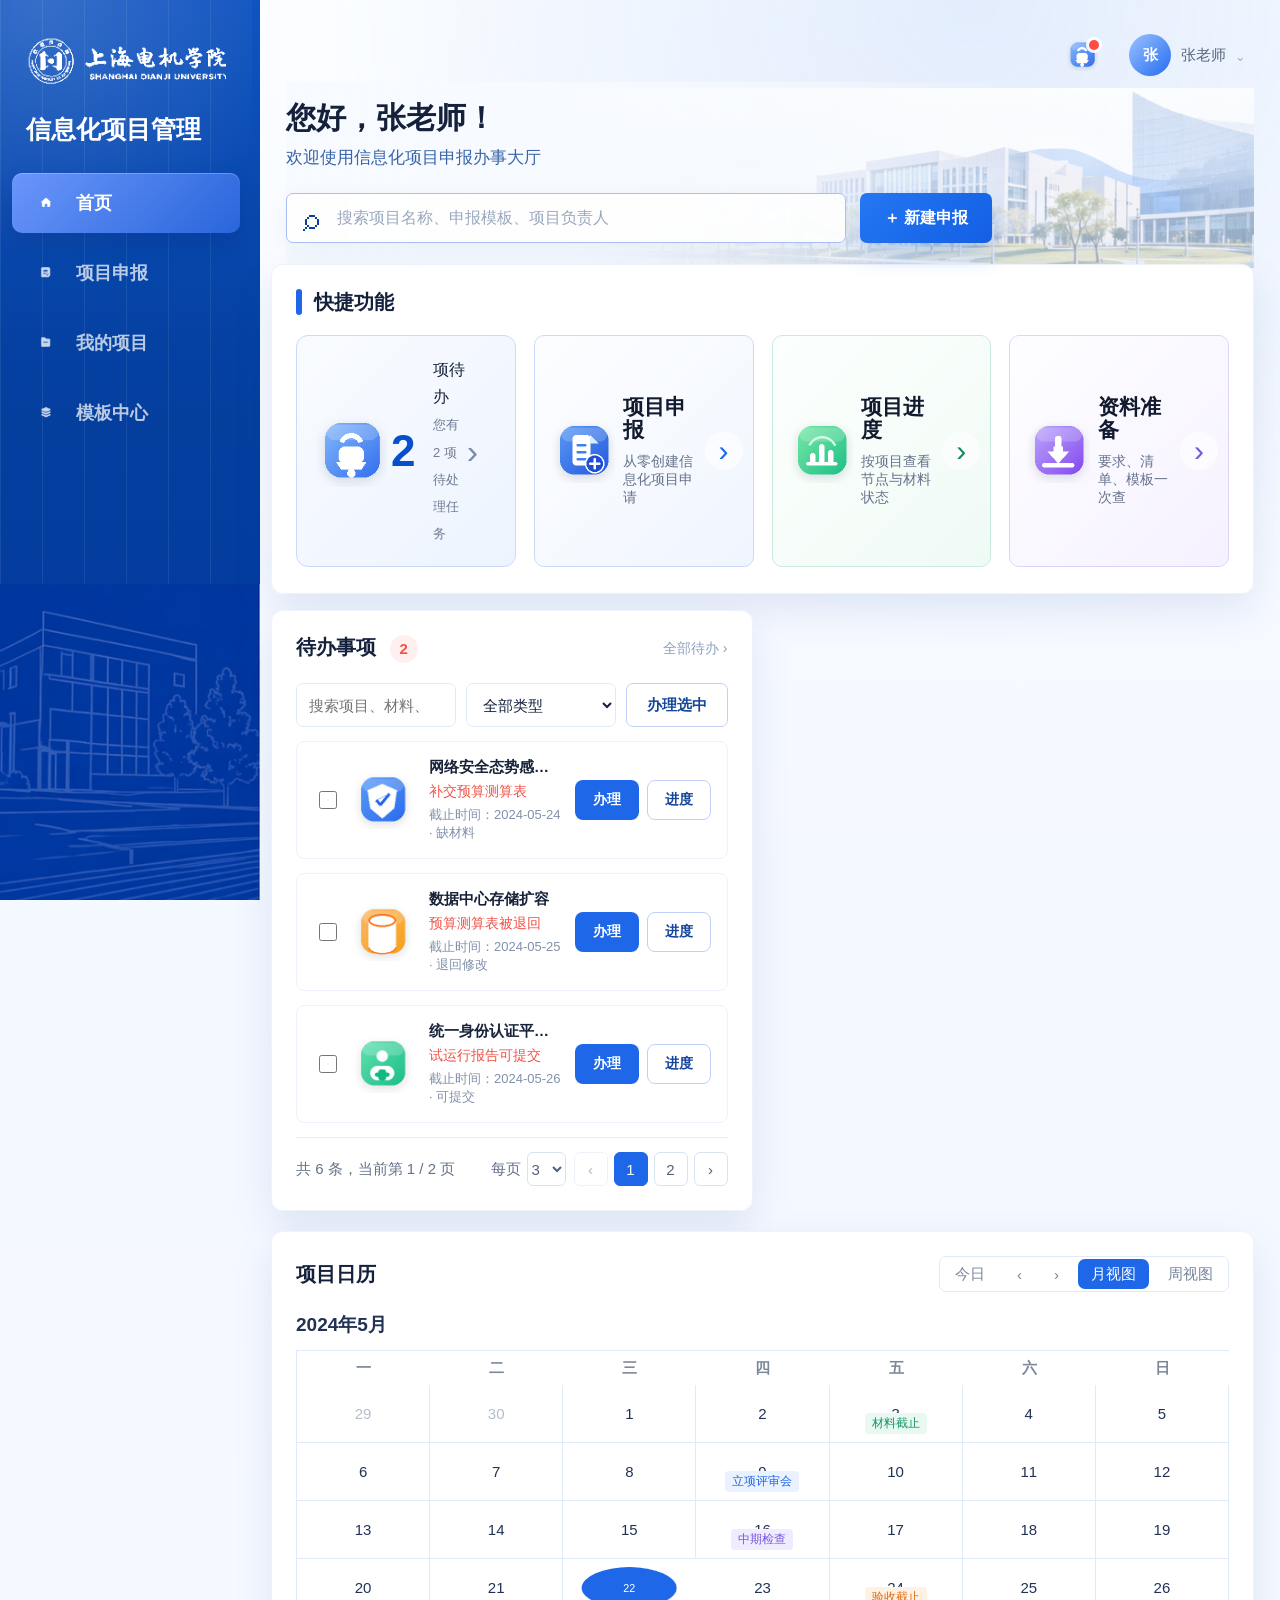
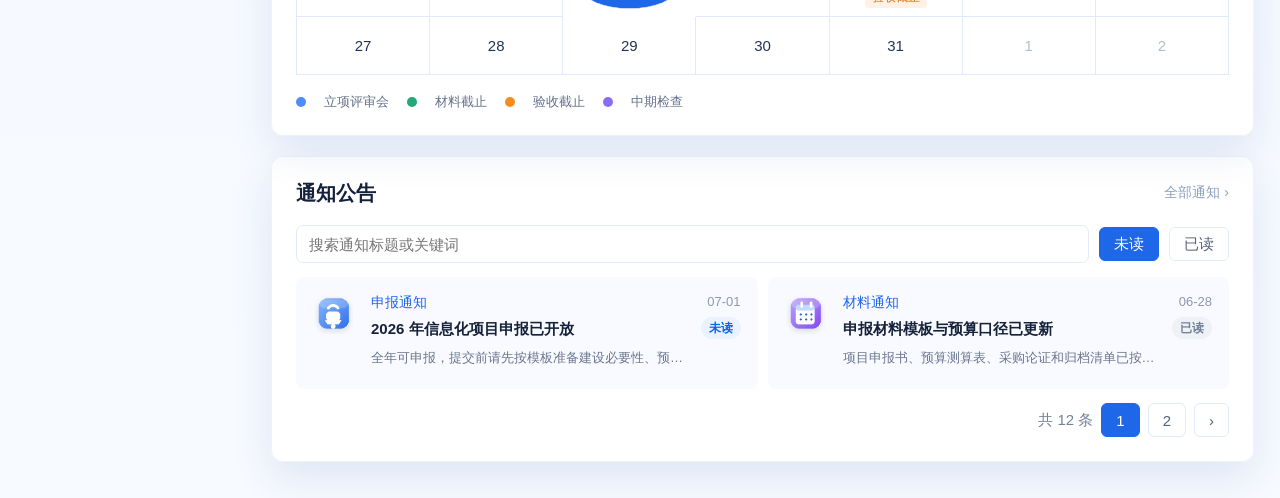
==== 信息化项目预算与流程管理/前端页面重设计原型/index.html @ c0f02257 "整合信息化项目管理原型与方案资料" ====
<!doctype html>
<html lang="zh-CN">
  <head>
    <meta charset="UTF-8" />
    <meta name="viewport" content="width=device-width, initial-scale=1.0" />
    <title>信息化项目预算与流程管理系统</title>
    <link rel="stylesheet" href="./styles.css?v=20260705-10" />
  </head>
  <body data-mode="applicant" data-screen="portal">
    <div class="app">
      <aside class="sidebar" aria-label="业务导航">
        <div class="school-brand">
          <img src="./assets/school-logo.png" alt="上海电机学院" />
        </div>
        <div class="sidebar-heading">
          <span id="navEyebrow">办事大厅</span>
          <strong>信息化项目管理</strong>
          <small id="navTitle">办事大厅</small>
        </div>

        <nav class="nav-list applicant-nav">
          <button class="nav-item is-active" type="button" data-screen="portal">
            <img src="./assets/nav-home.png" alt="" /><span>首页</span>
          </button>
          <button class="nav-item" type="button" data-screen="applyWizard">
            <img src="./assets/nav-apply.png" alt="" /><span>项目申报</span>
          </button>
          <button class="nav-item" type="button" data-screen="myProjects">
            <img src="./assets/nav-my.png" alt="" /><span>我的项目</span>
          </button>
          <button class="nav-item" type="button" data-screen="templates">
            <img src="./assets/nav-template.png" alt="" /><span>模板中心</span>
          </button>
        </nav>

        <nav class="nav-list admin-nav">
          <button class="nav-item" type="button" data-screen="leader">
            <img src="./assets/nav-home.png" alt="" /><span>首页</span>
          </button>
          <button class="nav-item" type="button" data-screen="manage" data-manage-open="business">
            <img src="./assets/icon-progress.png" alt="" /><span>项目台账</span>
          </button>

          <div class="nav-group is-open" data-nav-group="process">
            <button class="nav-group-title" type="button" data-screen="manage" data-manage-open="processCreate" data-nav-toggle="process" aria-expanded="true" aria-controls="processNavSublist">
              <img src="./assets/icon-calendar.png" alt="" /><span>项目过程管理</span><b>⌃</b>
            </button>
            <div class="nav-sublist" id="processNavSublist">
              <button class="nav-subitem" type="button" data-screen="manage" data-manage-open="processCreate">新建立项</button>
              <button class="nav-subitem" type="button" data-screen="manage" data-manage-open="processReview">立项审核</button>
              <button class="nav-subitem" type="button" data-screen="manage" data-manage-open="processPurchase">新建采购</button>
              <button class="nav-subitem" type="button" data-screen="manage" data-manage-open="processImplement">实施</button>
              <button class="nav-subitem" type="button" data-screen="manage" data-manage-open="processTrial">试运行</button>
              <button class="nav-subitem" type="button" data-screen="manage" data-manage-open="processAcceptance">验收</button>
              <button class="nav-subitem" type="button" data-screen="manage" data-manage-open="processAcceptanceReview">验收审核</button>
              <button class="nav-subitem" type="button" data-screen="manage" data-manage-open="processArchive">归档</button>
              <button class="nav-subitem" type="button" data-screen="manage" data-manage-open="processRefund">退金</button>
              <button class="nav-subitem" type="button" data-screen="manage" data-manage-open="processClose">结项</button>
            </div>
          </div>

          <button class="nav-item" type="button" data-screen="budget">
            <img src="./assets/icon-database.png" alt="" /><span>预算管理</span>
          </button>
          <button class="nav-item" type="button" data-screen="manage" data-manage-open="docs">
            <img src="./assets/icon-material.png" alt="" /><span>资料管理</span>
          </button>
          <button class="nav-item" type="button" data-screen="reminders">
            <img src="./assets/icon-bell.png" alt="" /><span>事务提醒</span>
          </button>
          <div class="nav-group is-open" data-nav-group="system">
            <button class="nav-group-title" type="button" data-screen="systemRoles" data-system-root="system" data-nav-toggle="system" aria-expanded="true" aria-controls="systemNavSublist">
              <img src="./assets/icon-user.png" alt="" /><span>系统管理</span><b>⌃</b>
            </button>
            <div class="nav-sublist" id="systemNavSublist">
              <button class="nav-subitem" type="button" data-screen="systemRoles">角色管理</button>
              <button class="nav-subitem" type="button" data-screen="systemFlow">流程配置管理</button>
              <button class="nav-subitem" type="button" data-screen="systemFields">字段表管理</button>
            </div>
          </div>
        </nav>
      </aside>

      <main class="workspace">
        <header class="topbar">
          <div class="admin-breadcrumb">
            <span class="menu-mark">☰</span>
            <span>首页</span>
            <i>/</i>
            <span>项目管理</span>
            <i>/</i>
            <strong id="adminBreadcrumbCurrent">项目管理</strong>
          </div>
          <div class="top-actions">
            <button class="top-primary admin-only" type="button" data-action="exportReport">导出列表</button>
            <button class="notice-bell" type="button" data-action="readNotice" aria-label="通知">●</button>
            <div class="user-menu">
              <button class="avatar-btn" type="button" id="avatarButton" aria-expanded="false">
                <span class="avatar">张</span>
                <span>张老师</span>
                <i>⌄</i>
              </button>
              <div class="avatar-popover" id="avatarPopover">
                <button type="button" id="enterAdmin">进入管理后台</button>
                <button type="button" id="backPortal">返回办事大厅</button>
                <span>已开通管理权限</span>
              </div>
            </div>
          </div>
        </header>

        <section class="page-head">
          <div>
            <p id="pageTitle">办事大厅</p>
            <h1 id="pageHeading">您好，张老师！</h1>
            <span class="portal-subtitle">欢迎使用信息化项目申报办事大厅</span>
            <div class="page-action-row applicant-only">
              <label class="top-search page-search">
                <span class="search-mark">⌕</span>
                <input id="globalSearch" type="search" placeholder="搜索项目名称、申报模板、项目负责人" />
              </label>
              <button class="top-primary" type="button" data-action="openApplyWizard">＋ 新建申报</button>
            </div>
          </div>
        </section>

        <section class="screen is-active" id="portal">
          <section class="quick-panel">
            <div class="section-title"><i></i><h2>快捷功能</h2></div>
            <div class="quick-actions">
              <button class="todo-summary action-todo" type="button" data-action="openTodoCenter">
                <img src="./assets/icon-bell.png" alt="" />
                <strong>2</strong>
                <span>项待办<br /><em>您有 2 项待处理任务</em></span>
                <b>›</b>
              </button>
              <button class="action-card action-apply" type="button" data-action="openApplyWizard">
                <img src="./assets/icon-apply.png" alt="" />
                <span><b>项目申报</b><em>从零创建信息化项目申请</em></span>
                <strong>›</strong>
              </button>
              <button class="action-card action-progress" type="button" data-screen-link="progressCenter">
                <img src="./assets/icon-progress.png" alt="" />
                <span><b>项目进度</b><em>按项目查看节点与材料状态</em></span>
                <strong>›</strong>
              </button>
              <button class="action-card action-template" type="button" data-screen-link="templates">
                <img src="./assets/icon-template.png" alt="" />
                <span><b>资料准备</b><em>要求、清单、模板一次查</em></span>
                <strong>›</strong>
              </button>
            </div>
          </section>

          <div class="portal-grid">
            <section class="panel todo-panel">
              <div class="panel-head">
                <h2>待办事项 <span>2</span></h2>
                <button class="text-btn" type="button" data-action="openTodoCenter">全部待办 ›</button>
              </div>
              <div class="todo-panel-tools">
                <input type="search" placeholder="搜索项目、材料、节点" />
                <select><option>全部类型</option><option>缺材料</option><option>退回修改</option><option>可提交</option></select>
                <button class="ghost-btn" type="button" data-action="quickProcess">办理选中</button>
              </div>
              <div class="todo-list" id="applicantTodoList"></div>
              <div class="todo-center-pagination portal-todo-pagination">
                <span id="portalTodoPageInfo">共 0 条</span>
                <label>每页
                  <select id="portalTodoPageSize">
                    <option value="3">3</option>
                    <option value="5">5</option>
                    <option value="10">10</option>
                  </select>
                </label>
                <div class="portal-todo-pages" id="portalTodoPageButtons" aria-label="待办分页"></div>
              </div>
            </section>

            <section class="panel notice-panel">
              <div class="panel-head">
                <h2>通知公告</h2>
                <button class="text-btn" type="button" data-screen-link="noticeCenter">全部通知 ›</button>
              </div>
              <div class="notice-tools">
                <input type="search" placeholder="搜索通知标题或关键词" />
                <button class="is-active" type="button">未读</button>
                <button type="button">已读</button>
              </div>
              <div class="notice-list">
                <article data-action="noticeDetail" role="button" tabindex="0">
                  <img src="./assets/icon-bell.png" alt="" />
                  <div>
                    <span>申报通知</span>
                    <strong>2026 年信息化项目申报已开放</strong>
                    <p>全年可申报，提交前请先按模板准备建设必要性、预算测算和团队角色。</p>
                  </div>
                  <time>07-01<b class="notice-state unread">未读</b></time>
                </article>
                <article data-action="noticeDetail" role="button" tabindex="0">
                  <img src="./assets/icon-calendar.png" alt="" />
                  <div>
                    <span>材料通知</span>
                    <strong>申报材料模板与预算口径已更新</strong>
                    <p>项目申报书、预算测算表、采购论证和归档清单已按新口径发布。</p>
                  </div>
                  <time>06-28<b class="notice-state read">已读</b></time>
                </article>
              </div>
              <div class="notice-pagination">
                <span>共 12 条</span>
                <button class="is-active" type="button">1</button>
                <button type="button">2</button>
                <button type="button">›</button>
              </div>
            </section>

            <section class="panel calendar-panel">
              <div class="panel-head">
                <h2>项目日历</h2>
                <div class="calendar-tools">
                  <button type="button">今日</button>
                  <button type="button">‹</button>
                  <button type="button">›</button>
                  <button class="is-active" type="button" data-calendar-view="month">月视图</button>
                  <button type="button" data-calendar-view="week">周视图</button>
                </div>
              </div>
              <h3>2024年5月</h3>
              <div class="calendar-grid is-active" data-calendar-panel="month">
                <span>一</span><span>二</span><span>三</span><span>四</span><span>五</span><span>六</span><span>日</span>
                <button class="muted" type="button">29</button><button class="muted" type="button">30</button><button type="button">1</button><button type="button">2</button><button class="has-event green" type="button" data-calendar-event="material">3<em>材料截止</em></button><button type="button">4</button><button type="button">5</button>
                <button type="button">6</button><button type="button">7</button><button type="button">8</button><button class="has-event blue" type="button" data-calendar-event="review">9<em>立项评审会</em></button><button type="button">10</button><button type="button">11</button><button type="button">12</button>
                <button type="button">13</button><button type="button">14</button><button type="button">15</button><button class="has-event purple" type="button" data-calendar-event="midterm">16<em>中期检查</em></button><button type="button">17</button><button type="button">18</button><button type="button">19</button>
                <button type="button">20</button><button type="button">21</button><button class="is-current" type="button">22</button><button type="button">23</button><button class="has-event orange" type="button" data-calendar-event="acceptance">24<em>验收截止</em></button><button type="button">25</button><button type="button">26</button>
                <button type="button">27</button><button type="button">28</button><button type="button">29</button><button type="button">30</button><button type="button">31</button><button class="muted" type="button">1</button><button class="muted" type="button">2</button>
              </div>
              <div class="week-list" data-calendar-panel="week">
                <article role="button" tabindex="0" data-calendar-event="material"><b>周三</b><span>补交预算测算表</span><em>10:00</em></article>
                <article role="button" tabindex="0" data-calendar-event="review"><b>周四</b><span>立项评审会</span><em>14:00</em></article>
                <article role="button" tabindex="0" data-calendar-event="purchase"><b>周五</b><span>采购论证材料截止</span><em>17:00</em></article>
              </div>
              <div class="calendar-event-popover" id="calendarEventPopover" aria-live="polite">
                <span id="calendarEventTag">项目节点</span>
                <strong id="calendarEventTitle">立项评审会</strong>
                <p id="calendarEventDesc">网络安全态势感知平台进入立项评审，请确认申报书、预算测算和团队角色。</p>
                <button class="plain-btn" type="button" data-action="calendarDetail">查看详情</button>
              </div>
              <div class="calendar-legend"><span class="blue"></span>立项评审会 <span class="green"></span>材料截止 <span class="orange"></span>验收截止 <span class="purple"></span>中期检查</div>
            </section>
          </div>
        </section>

        <section class="screen" id="noticeCenter">
          <section class="panel notice-center-panel">
            <div class="panel-head">
              <h2>通知公告 <span>12</span></h2>
              <button class="ghost-btn" type="button" data-action="readNotice">发布口径</button>
            </div>
            <div class="notice-center-filters">
              <label><span>关键词</span><input type="search" placeholder="通知标题、材料名称、项目节点" /></label>
              <label><span>通知类型</span><select><option>全部</option><option>申报通知</option><option>材料通知</option><option>评审通知</option><option>归档通知</option></select></label>
              <label><span>阅读状态</span><select><option>全部</option><option>未读</option><option>已读</option></select></label>
              <button class="primary-btn" type="button" data-action="searchList">查询</button>
              <button class="ghost-btn" type="button" data-action="exportReport">导出</button>
            </div>
            <div class="notice-center-list">
              <article class="notice-center-row is-unread">
                <img src="./assets/icon-bell.png" alt="" />
                <div>
                  <span>申报通知</span>
                  <strong>2026 年信息化项目申报已开放</strong>
                  <p>全年可申报，提交前请先准备建设必要性、预算测算和团队角色。</p>
                </div>
                <time>2026-07-01</time>
                <b class="notice-state unread">未读</b>
                <button class="plain-btn" type="button" data-action="viewDetail" data-detail="noticeDetail">查看</button>
              </article>
              <article class="notice-center-row">
                <img src="./assets/icon-calendar.png" alt="" />
                <div>
                  <span>材料通知</span>
                  <strong>申报材料模板与预算口径已更新</strong>
                  <p>项目申报书、预算测算表、采购论证和归档清单已按新口径发布。</p>
                </div>
                <time>2026-06-28</time>
                <b class="notice-state read">已读</b>
                <button class="plain-btn" type="button" data-action="viewDetail" data-detail="noticeDetail">查看</button>
              </article>
              <article class="notice-center-row is-unread">
                <img src="./assets/icon-progress.png" alt="" />
                <div>
                  <span>评审通知</span>
                  <strong>周四 14 点立项会排期更新</strong>
                  <p>网络安全态势感知平台、统一身份认证平台升级进入本批评审。</p>
                </div>
                <time>2026-06-24</time>
                <b class="notice-state unread">未读</b>
                <button class="plain-btn" type="button" data-action="viewDetail" data-detail="noticeDetail">查看</button>
              </article>
              <article class="notice-center-row">
                <img src="./assets/icon-template.png" alt="" />
                <div>
                  <span>归档通知</span>
                  <strong>验收通过项目请补齐归档材料</strong>
                  <p>验收意见、签字页、归档移交清单缺项会自动生成待办。</p>
                </div>
                <time>2026-06-18</time>
                <b class="notice-state read">已读</b>
                <button class="plain-btn" type="button" data-action="viewDetail" data-detail="noticeDetail">查看</button>
              </article>
            </div>
            <div class="notice-center-pagination">
              <span>共 12 条</span>
              <button class="is-active" type="button">1</button>
              <button type="button">2</button>
              <button type="button">3</button>
              <button type="button">›</button>
            </div>
          </section>
        </section>

        <section class="screen" id="todoCenter">
          <section class="panel todo-center-panel">
            <div class="panel-head">
              <h2>待办中心 <span>3</span></h2>
            </div>
            <div class="todo-center-filters">
              <label><span>关键词</span><input type="search" placeholder="项目名称、材料名称、节点" /></label>
              <label><span>待办类型</span><select><option>全部</option><option>补交材料</option><option>退回修改</option><option>验收申请</option></select></label>
              <label><span>截止时间</span><select><option>全部</option><option>今日到期</option><option>7 天内</option><option>已逾期</option></select></label>
              <label><span>处理状态</span><select><option>未处理</option><option>已处理</option></select></label>
              <button class="primary-btn" type="button" data-action="searchList">查询</button>
            </div>
            <div class="todo-table" role="table" aria-label="待办列表">
              <div class="todo-table-row todo-table-head" role="row">
                <span>项目名称</span>
                <span>预算来源</span>
                <span>申报部门</span>
                <span>申报人</span>
                <span>申报时间</span>
                <span>进度</span>
                <span>操作</span>
              </div>
              <div class="todo-table-row" role="row">
                <strong>网络安全态势感知平台<em>补交预算测算表</em></strong>
                <span>信息化建设专项</span>
                <span>信息化办公室</span>
                <span>张工</span>
                <span>2024-05-10</span>
                <span><b class="status amber">缺材料</b><i class="mini-progress" style="--w: 32%"></i></span>
                <span class="row-actions"><button class="ghost-btn" type="button" data-action="todoDetail">详情</button><button class="plain-btn" type="button" data-action="quickProcess">办理</button></span>
              </div>
              <div class="todo-table-row" role="row">
                <strong>数据中心存储扩容<em>预算测算表被退回</em></strong>
                <span>基础设施更新预算</span>
                <span>信息化办公室</span>
                <span>王工</span>
                <span>2024-05-12</span>
                <span><b class="status amber">退回</b><i class="mini-progress" style="--w: 24%"></i></span>
                <span class="row-actions"><button class="ghost-btn" type="button" data-action="todoDetail">详情</button><button class="plain-btn" type="button" data-action="quickProcess">办理</button></span>
              </div>
              <div class="todo-table-row" role="row">
                <strong>统一身份认证平台升级<em>试运行报告可提交</em></strong>
                <span>网络安全与数据治理</span>
                <span>信息化办公室</span>
                <span>李工</span>
                <span>2024-06-03</span>
                <span><b class="status green">可提交</b><i class="mini-progress" style="--w: 68%"></i></span>
                <span class="row-actions"><button class="ghost-btn" type="button" data-action="projectProgress">进度</button><button class="plain-btn" type="button" data-action="quickProcess">办理</button></span>
              </div>
            </div>
            <div class="todo-center-pagination">
              <span>共 18 条待办</span>
              <label>每页
                <select>
                  <option>10 条</option>
                  <option>20 条</option>
                  <option>50 条</option>
                </select>
              </label>
              <button class="ghost-btn" type="button">上一页</button>
              <button class="is-active" type="button">1</button>
              <button type="button">2</button>
              <button type="button">3</button>
              <button class="ghost-btn" type="button">下一页</button>
            </div>
          </section>
        </section>

        <section class="screen" id="progressCenter">
          <section class="progress-track-page">
            <div class="progress-track-head">
              <div>
                <span>进度跟踪</span>
                <h2>项目全流程进度</h2>
                <p>按项目查看当前节点、材料状态和下一步事项，方便申请人确认自己还需要做什么。</p>
              </div>
              <button class="ghost-btn" type="button" data-action="exportReport">导出进度</button>
            </div>

            <div class="progress-metrics-strip">
              <article><span>跟踪项目</span><strong>4</strong><em>当前页项目</em></article>
              <article><span>需补材料</span><strong>2</strong><em>优先处理</em></article>
              <article><span>近 7 日更新</span><strong>3</strong><em>含评审与验收</em></article>
              <article><span>平均进度</span><strong>50%</strong><em>按节点折算</em></article>
            </div>

            <section class="progress-query-panel">
              <div class="progress-query-grid">
                <label><span>项目名称</span><input type="search" placeholder="搜索项目名称" /></label>
                <label><span>申报部门</span><input type="search" placeholder="输入部门" /></label>
                <label><span>申报人</span><input type="search" placeholder="输入姓名" /></label>
                <label><span>申报时间</span><input type="text" placeholder="开始日期 ~ 结束日期" /></label>
                <label><span>当前阶段</span><select><option>全部</option><option>新建立项</option><option>立项审核</option><option>新建采购</option><option>实施</option><option>试运行</option><option>验收</option><option>验收审核</option><option>归档</option><option>退金</option><option>结项</option></select></label>
                <label><span>材料状态</span><select><option>全部</option><option>缺材料</option><option>已齐</option><option>待确认</option></select></label>
              </div>
              <div class="progress-query-actions">
                <button class="primary-btn" type="button" data-action="searchList">查询</button>
                <button class="ghost-btn" type="button" data-action="resetFilter">重置</button>
              </div>
            </section>

            <section class="progress-project-list" aria-label="项目进度列表">
              <article class="progress-project-card">
                <div class="progress-project-main">
                  <div class="progress-project-title">
                    <strong>网络安全态势感知平台</strong>
                    <span>信息化办公室 · 张工 · 更新 06-28</span>
                  </div>
                  <div class="progress-node-rail">
                    <span class="is-done">新建立项</span>
                    <span class="is-current">立项审核</span>
                    <span>新建采购</span>
                    <span>实施</span>
                    <span>验收归档</span>
                  </div>
                  <p>待补交预算测算表，补齐后进入预算匹配和立项确认。</p>
                </div>
                <div class="progress-project-side">
                  <span class="status amber">缺材料</span>
                  <b>32%</b>
                  <i class="mini-progress" style="--w: 32%"></i>
                  <div class="row-actions">
                    <button class="plain-btn" type="button" data-action="projectProgress">进度</button>
                    <button class="ghost-btn" type="button" data-action="applicationDetail">详情</button>
                  </div>
                </div>
              </article>

              <article class="progress-project-card">
                <div class="progress-project-main">
                  <div class="progress-project-title">
                    <strong>统一身份认证平台升级</strong>
                    <span>信息化办公室 · 李工 · 更新 06-24</span>
                  </div>
                  <div class="progress-node-rail">
                    <span class="is-done">新建立项</span>
                    <span class="is-done">立项审核</span>
                    <span class="is-done">新建采购</span>
                    <span class="is-current">试运行</span>
                    <span>验收归档</span>
                  </div>
                  <p>试运行报告可提交，提交后进入验收材料准备。</p>
                </div>
                <div class="progress-project-side">
                  <span class="status green">可提交</span>
                  <b>68%</b>
                  <i class="mini-progress" style="--w: 68%"></i>
                  <div class="row-actions">
                    <button class="plain-btn" type="button" data-action="projectProgress">进度</button>
                    <button class="ghost-btn" type="button" data-action="applicationDetail">详情</button>
                  </div>
                </div>
              </article>

              <article class="progress-project-card">
                <div class="progress-project-main">
                  <div class="progress-project-title">
                    <strong>数据中心存储扩容</strong>
                    <span>信息化办公室 · 王工 · 更新 06-18</span>
                  </div>
                  <div class="progress-node-rail">
                    <span class="is-done">新建立项</span>
                    <span class="is-current">立项审核</span>
                    <span>新建采购</span>
                    <span>实施</span>
                    <span>验收归档</span>
                  </div>
                  <p>预算测算表被退回，需要按年度口径补充资金来源。</p>
                </div>
                <div class="progress-project-side">
                  <span class="status amber">退回修改</span>
                  <b>24%</b>
                  <i class="mini-progress" style="--w: 24%"></i>
                  <div class="row-actions">
                    <button class="plain-btn" type="button" data-action="projectProgress">进度</button>
                    <button class="ghost-btn" type="button" data-action="applicationDetail">详情</button>
                  </div>
                </div>
              </article>

              <article class="progress-project-card">
                <div class="progress-project-main">
                  <div class="progress-project-title">
                    <strong>日志审计平台建设</strong>
                    <span>网络中心 · 赵工 · 更新 06-12</span>
                  </div>
                  <div class="progress-node-rail">
                    <span class="is-done">新建立项</span>
                    <span class="is-done">立项审核</span>
                    <span class="is-done">新建采购</span>
                    <span class="is-done">实施</span>
                    <span class="is-current">验收</span>
                  </div>
                  <p>阶段报告已上传，等待验收审核意见。</p>
                </div>
                <div class="progress-project-side">
                  <span class="status blue">验收中</span>
                  <b>76%</b>
                  <i class="mini-progress" style="--w: 76%"></i>
                  <div class="row-actions">
                    <button class="plain-btn" type="button" data-action="projectProgress">进度</button>
                    <button class="ghost-btn" type="button" data-action="applicationDetail">详情</button>
                  </div>
                </div>
              </article>
            </section>

            <div class="todo-center-pagination">
              <span>共 4 个进行中项目</span>
              <button class="is-active" type="button">1</button>
            </div>
          </section>
        </section>

        <section class="screen" id="applyWizard">
          <section class="panel form-panel">
            <div class="wizard-steps" id="wizardSteps">
              <button class="is-active" type="button" data-wizard-step="0">基础信息</button>
              <button type="button" data-wizard-step="1">建设说明</button>
              <button type="button" data-wizard-step="2">团队计划</button>
              <button type="button" data-wizard-step="3">预算材料</button>
              <button type="button" data-wizard-step="4">确认提交</button>
            </div>
            <div class="wizard-context" id="wizardContext">
              <span>第 1 / 5 步</span>
              <strong>先把项目身份说清楚</strong>
              <em>下一步：建设说明</em>
            </div>

            <section class="wizard-pane is-active" data-wizard-panel="0">
              <div class="panel-head compact-head"><h2>基础信息</h2><span class="pill">草稿</span></div>
              <div class="form-grid form-grid-3">
                <label><span>申报年度</span><input value="2026" /></label>
                <label><span>* 申请批次</span><select><option>2026 年第一批</option><option>2026 年第二批</option><option>临时申报</option></select></label>
                <label><span>* 项目名称</span><input value="网络安全态势感知平台" /></label>
                <label><span>* 项目类别</span><select><option>应用系统</option><option>基础设施</option><option>网络安全</option><option>数据治理</option></select></label>
                <label><span>申报编号</span><input value="自动生成" disabled /></label>
                <label><span>立项日期</span><input value="2026-07-01" /></label>
                <label><span>* 项目属性</span><select><option>新建</option><option>升级改造</option><option>续建</option></select></label>
                <label><span>* 申报部门</span><select><option>信息化办公室</option><option>教务处</option><option>图文信息中心</option></select></label>
                <label><span>* 归口部门</span><select><option>信息化办公室</option><option>网络中心</option></select></label>
                <label><span>* 使用部门</span><select><option>全校</option><option>信息化办公室</option><option>教务处</option><option>学生处</option></select></label>
                <label><span>* 项目负责人</span><input value="张工" /></label>
                <label><span>联系电话</span><input value="138****5678" /></label>
                <label><span>负责人邮箱</span><input value="zhangg@sdju.edu.cn" /></label>
                <label><span>密级</span><select><option>非涉密</option><option>内部</option></select></label>
                <label><span>项目来源</span><select><option>部门申报</option><option>年度规划</option><option>安全整改</option><option>领导交办</option></select></label>
                <label><span>建设类型</span><select><option>软件平台</option><option>硬件设备</option><option>网络安全</option><option>集成服务</option></select></label>
                <label><span>项目状态</span><input value="草稿" disabled /></label>
                <label class="radio-field"><span>* 业务是否跨部门</span><em><input type="radio" name="crossDept" checked /> 是</em><em><input type="radio" name="crossDept" /> 否</em></label>
                <label class="radio-field"><span>是否涉及采购</span><em><input type="radio" name="needPurchase" checked /> 是</em><em><input type="radio" name="needPurchase" /> 否</em></label>
                <label><span>* 建设周期</span><input value="2026-07 至 2026-12" /></label>
                <label><span>建议优先级</span><select><option>P0 紧急</option><option>P1 重要</option><option>P2 常规</option></select></label>
              </div>
            </section>

            <section class="wizard-pane" data-wizard-panel="1">
              <div class="panel-head compact-head"><h2>建设说明</h2><span class="pill blue">必填</span></div>
              <div class="form-grid form-grid-2">
                <label><span>* 建设背景</span><textarea>学校网络资产、业务系统和安全设备数量持续增加，现有告警分散在多个平台。</textarea></label>
                <label><span>* 建设目标</span><textarea>提升学校网络安全态势感知、告警分析和风险闭环处置能力。</textarea></label>
                <label><span>* 建设必要性</span><textarea>现有安全设备日志分散，风险发现、处置和审计材料整理成本高，需要统一平台支撑等保整改和日常运维。</textarea></label>
                <label><span>* 建设内容</span><textarea>建设资产管理、日志接入、告警关联、风险评分、整改闭环和报表导出能力。</textarea></label>
                <label><span>现状问题</span><textarea>风险发现依赖人工巡检，材料补交和整改记录散落在不同表格与文件夹。</textarea></label>
                <label><span>建设范围</span><input value="校园网、数据中心、统一身份认证及核心业务系统" /></label>
                <label><span>服务对象</span><input value="全校师生、信息化运维人员" /></label>
                <label><span>关联业务系统</span><input value="统一身份认证、校园网、日志审计、数据中心" /></label>
                <label><span>涉及数据/接口</span><input value="资产台账、网络日志、账号日志、告警事件" /></label>
                <label><span>安全合规要求</span><input value="等保整改、日志留存、审计追踪、权限控制" /></label>
                <label><span>预期成效</span><textarea>实现资产探测、告警关联、风险评分、整改留痕和验收材料归集。</textarea></label>
                <label><span>风险说明</span><textarea>需协调网络设备、服务器日志接入，建设期间不影响现有业务运行。</textarea></label>
              </div>
            </section>

            <section class="wizard-pane" data-wizard-panel="2">
              <div class="panel-head compact-head"><h2>团队计划</h2><span class="pill blue">团队角色必填</span></div>
              <div class="team-plan-guide">
                <article><span>谁负责</span><strong>项目负责人先确认</strong><em>后续待办默认推送给负责人</em></article>
                <article><span>谁确认</span><strong>归口部门负责人必填</strong><em>立项审核前确认建设必要性</em></article>
                <article><span>谁配合</span><strong>实施联系人跟进材料</strong><em>采购、试运行、验收阶段持续补充</em></article>
              </div>
              <section class="repeat-section team-section">
                <div class="repeat-section-title">
                  <h3>团队角色</h3>
                  <button class="repeat-collapse" type="button" aria-label="收起团队角色">⌃</button>
                </div>
                <div class="repeat-section-body">
                  <div class="repeat-section-toolbar">
                    <div>
                      <strong>团队角色明细</strong>
                      <span>维护项目负责人、归口部门负责人和实施联系人，支持新增、编辑、删除和模板导入。</span>
                    </div>
                    <div>
                      <button class="ghost-btn" type="button" data-action="downloadTemplate">模板导入</button>
                      <button class="primary-btn" type="button" data-action="addTeamRole">新增团队角色</button>
                    </div>
                  </div>
                  <div class="team-role-cards repeat-table repeat-table-team">
                    <div class="repeat-table-row repeat-table-head"><span>明细</span><span>团队角色</span><span>姓名</span><span>部门</span><span>邮箱</span><span>手机</span><span>操作</span></div>
                    <div class="repeat-table-row"><strong>角色 1</strong><span>项目负责人</span><span>张工</span><span>信息化办公室</span><span>zhangg@sdju.edu.cn</span><span>138****5678</span><span class="repeat-actions"><button type="button" data-action="teamDetail">详情</button><button type="button" data-action="editProject">编辑</button><button type="button" data-action="removeRepeatRow">删除</button></span></div>
                    <div class="repeat-table-row"><strong>角色 2</strong><span>归口部门负责人</span><span>李老师</span><span>信息化办公室</span><span>li@sdju.edu.cn</span><span>136****2330</span><span class="repeat-actions"><button type="button" data-action="teamDetail">详情</button><button type="button" data-action="editProject">编辑</button><button type="button" data-action="removeRepeatRow">删除</button></span></div>
                    <div class="repeat-table-row"><strong>角色 3</strong><span>实施联系人</span><span>王工</span><span>网络中心</span><span>wangg@sdju.edu.cn</span><span>139****1120</span><span class="repeat-actions"><button type="button" data-action="teamDetail">详情</button><button type="button" data-action="editProject">编辑</button><button type="button" data-action="removeRepeatRow">删除</button></span></div>
                  </div>
                </div>
              </section>
              <section class="repeat-section milestone-repeat-section">
                <div class="repeat-section-title">
                  <h3>项目计划里程碑</h3>
                  <button class="repeat-collapse" type="button" aria-label="收起项目计划里程碑">⌃</button>
                </div>
                <div class="repeat-section-body">
                  <div class="repeat-section-toolbar">
                    <div>
                      <strong>项目计划里程碑明细</strong>
                      <span>按建设周期维护关键节点，后续会进入进度和提醒。</span>
                    </div>
                    <div>
                      <button class="ghost-btn" type="button" data-action="downloadTemplate">模板导入</button>
                      <button class="primary-btn" type="button" data-action="addMilestone">新增里程碑</button>
                    </div>
                  </div>
                  <div class="mini-table milestone-table repeat-table repeat-table-milestone">
                    <div class="repeat-table-row repeat-table-head"><span>明细</span><span>日期</span><span>里程碑事件</span><span>责任人</span><span>备注</span><span>操作</span></div>
                    <div class="repeat-table-row"><strong>计划 1</strong><span>2026-07</span><span>立项评审</span><span>张工</span><span>提交建设方案</span><span class="repeat-actions"><button type="button" data-action="viewDetail" data-detail="contentDetail">详情</button><button type="button" data-action="editProject">编辑</button><button type="button" data-action="removeRepeatRow">删除</button></span></div>
                    <div class="repeat-table-row"><strong>计划 2</strong><span>2026-08</span><span>采购论证</span><span>李老师</span><span>完成论证和采购材料</span><span class="repeat-actions"><button type="button" data-action="viewDetail" data-detail="contentDetail">详情</button><button type="button" data-action="editProject">编辑</button><button type="button" data-action="removeRepeatRow">删除</button></span></div>
                    <div class="repeat-table-row"><strong>计划 3</strong><span>2026-10</span><span>实施试运行</span><span>王工</span><span>完成联调测试</span><span class="repeat-actions"><button type="button" data-action="viewDetail" data-detail="contentDetail">详情</button><button type="button" data-action="editProject">编辑</button><button type="button" data-action="removeRepeatRow">删除</button></span></div>
                    <div class="repeat-table-row"><strong>计划 4</strong><span>2026-12</span><span>验收归档</span><span>张工</span><span>提交验收和归档材料</span><span class="repeat-actions"><button type="button" data-action="viewDetail" data-detail="contentDetail">详情</button><button type="button" data-action="editProject">编辑</button><button type="button" data-action="removeRepeatRow">删除</button></span></div>
                  </div>
                </div>
              </section>
              <section class="team-subpanel flow-node-section">
                <div class="mini-head"><h3>流程节点</h3><button class="ghost-btn" type="button" data-action="downloadTemplate">下载清单</button></div>
                <div class="mini-table attachment-table">
                  <div><span>阶段</span><span>必备事项</span></div>
                  <div><span>立项审核</span><span>项目主管/归口负责人确认</span></div>
                  <div><span>采购</span><span>采购信息、合同、供应商资料</span></div>
                  <div><span>试运行</span><span>试运行报告、问题整改记录</span></div>
                  <div><span>验收</span><span>验收申请、验收意见、签字材料</span></div>
                  <div><span>归档</span><span>归档移交清单、退金/结项记录</span></div>
                </div>
              </section>
            </section>

            <section class="wizard-pane" data-wizard-panel="3">
              <div class="panel-head compact-head"><h2>预算材料</h2><span class="pill blue">待确认</span></div>
              <div class="form-grid form-grid-3">
                <label><span>* 项目预算（元）</span><input value="860000" /></label>
                <label><span>资金编号</span><input value="XXH-2026-01" /></label>
                <label><span>* 预算来源</span><select><option>信息化建设专项</option><option>部门自筹</option><option>财政拨款</option></select></label>
                <label><span>预算年度</span><input value="2026" /></label>
                <label><span>预算性质</span><select><option>专项经费</option><option>运维经费</option><option>部门经费</option></select></label>
                <label><span>是否需采购</span><select><option>是</option><option>否</option></select></label>
                <label><span>采购方式</span><select><option>校内论证后采购</option><option>公开招标</option><option>单一来源</option><option>无需采购</option></select></label>
                <label><span>采购预算（元）</span><input value="820000" /></label>
                <label><span>采购内容</span><input value="软件平台、日志接入服务、实施服务" /></label>
                <label><span>供应商</span><input value="立项后填写" /></label>
                <label><span>合同编号</span><input value="立项后生成" disabled /></label>
                <label><span>合同金额（元）</span><input value="待合同确认" disabled /></label>
                <label><span>验收方式</span><select><option>专家评审验收</option><option>部门验收</option><option>第三方测评</option></select></label>
                <label><span>是否需要退金</span><select><option>待合同确认</option><option>是</option><option>否</option></select></label>
                <label><span>结项方式</span><select><option>验收后归档结项</option><option>退金后结项</option></select></label>
                <label><span>预算测算表</span><input value="待上传" disabled /></label>
                <label><span>申报书附件</span><input value="已上传" disabled /></label>
                <label><span>采购论证材料</span><input value="待立项后上传" disabled /></label>
                <label><span>试运行报告</span><input value="待建设后上传" disabled /></label>
                <label><span>验收申请材料</span><input value="待验收阶段上传" disabled /></label>
                <label><span>归档移交清单</span><input value="系统自动生成" disabled /></label>
              </div>
              <div class="budget-preview">
                <div><span>预算匹配</span><strong>信息化建设专项可用</strong></div>
                <div><span>预计占用</span><strong>86 万元</strong></div>
                <div><span>材料提示</span><strong>预算测算表待补</strong></div>
              </div>
              <div class="mini-head attachment-head"><h3>附件清单</h3><button class="ghost-btn" type="button" data-action="downloadTemplate">下载材料清单</button></div>
              <div class="attachment-check-table">
                <div><span>阶段</span><span>附件名称</span><span>材料清单</span><span>是否必填</span><span>当前状态</span><span>操作</span></div>
                <div><span>新建立项</span><strong>项目申报书</strong><span>申报书、建设必要性、团队角色表</span><span>必填</span><em>已上传</em><span class="attach-actions"><button type="button" data-action="uploadMaterial">上传</button><button type="button" data-action="previewMaterial">查看已上传附件</button></span></div>
                <div><span>立项审核</span><strong>预算测算明细表</strong><span>预算测算表、资金来源说明、归口确认意见</span><span>必填</span><em>待补齐</em><span class="attach-actions"><button type="button" data-action="uploadMaterial">上传</button><button type="button" data-action="previewMaterial">查看已上传附件</button></span></div>
                <div><span>新建采购</span><strong>采购论证材料</strong><span>采购论证表、供应商资料、合同草稿</span><span>后续必填</span><em>立项后上传</em><span class="attach-actions"><button type="button" data-action="uploadMaterial">上传</button><button type="button" data-action="previewMaterial">查看已上传附件</button></span></div>
                <div><span>试运行</span><strong>试运行报告</strong><span>试运行报告、问题整改记录、用户确认单</span><span>后续必填</span><em>建设后上传</em><span class="attach-actions"><button type="button" data-action="uploadMaterial">上传</button><button type="button" data-action="previewMaterial">查看已上传附件</button></span></div>
                <div><span>验收归档</span><strong>验收申请、签字页、归档移交清单</strong><span>验收申请、验收意见、签字页、归档移交清单</span><span>后续必填</span><em>验收后归集</em><span class="attach-actions"><button type="button" data-action="uploadMaterial">上传</button><button type="button" data-action="previewMaterial">查看已上传附件</button></span></div>
              </div>
            </section>

            <section class="wizard-pane" data-wizard-panel="4">
              <div class="panel-head compact-head"><h2>确认提交</h2><span class="pill green">可提交</span></div>
              <div class="confirm-grid">
                <article><span>项目名称</span><strong>网络安全态势感知平台</strong></article>
                <article><span>项目类别</span><strong>网络安全 / 应用系统</strong></article>
                <article><span>申报部门</span><strong>信息化办公室</strong></article>
                <article><span>归口部门</span><strong>信息化办公室</strong></article>
                <article><span>使用部门</span><strong>全校</strong></article>
                <article><span>项目来源</span><strong>安全整改</strong></article>
                <article><span>项目预算</span><strong>860000 元</strong></article>
                <article><span>采购方式</span><strong>校内论证后采购</strong></article>
                <article><span>建设周期</span><strong>2026-07 至 2026-12</strong></article>
                <article><span>团队角色</span><strong>3 人已配置</strong></article>
                <article><span>验收方式</span><strong>专家评审验收</strong></article>
                <article><span>归档方式</span><strong>验收后归档结项</strong></article>
              </div>
              <div class="confirm-checklist">
                <article><b></b><span>基础信息、归口部门、项目负责人已填写</span></article>
                <article><b></b><span>建设目标、必要性、预期成效已填写</span></article>
                <article><b></b><span>团队角色已配置，满足项目申报必填要求</span></article>
                <article><b></b><span>采购、试运行、验收、归档材料已纳入后续清单</span></article>
                <article><b class="warning-dot"></b><span>申报书已上传，预算测算表待补充后可提交立项</span></article>
              </div>
            </section>

            <div class="wizard-actions">
              <button class="ghost-btn is-hidden" type="button" id="wizardPrev">上一步</button>
              <button class="ghost-btn" type="button" data-action="saveDraft">保存草稿</button>
              <button class="ghost-btn is-hidden" type="button" id="wizardSubmit" data-action="submitProject">提交立项</button>
              <button class="primary-btn" type="button" id="wizardNext">下一步</button>
            </div>
          </section>
        </section>

        <section class="screen" id="myProjects">
          <section class="panel my-project-panel">
            <div class="my-project-stats" id="myProjectStats">
              <button class="is-active" type="button" data-my-bucket="all"><span>项目总数</span><strong>12</strong></button>
              <button type="button" data-my-bucket="running"><span>进行中</span><strong>7</strong></button>
              <button type="button" data-my-bucket="done"><span>已完结</span><strong>3</strong></button>
              <button type="button" data-my-bucket="rejected"><span>已驳回</span><strong>2</strong></button>
            </div>
            <div class="my-project-query">
              <label><span>项目名称</span><input id="myProjectSearch" type="search" placeholder="输入项目名称" /></label>
              <label><span>建设年度</span><select id="myProjectYear"><option value="all">全部</option><option>2026</option><option>2025</option><option>2024</option></select></label>
              <label><span>当前节点</span><select id="myProjectStatus"><option value="all">全部</option><option>待立项</option><option>实施中</option><option>退回</option></select></label>
              <label><span>材料状态</span><select id="myMaterialState"><option value="all">全部</option><option>缺材料</option><option>已齐</option><option>需补预算表</option></select></label>
              <button class="primary-btn" type="button" data-action="searchMyProjects">查询</button>
              <button class="ghost-btn" type="button" data-action="exportReport">导出</button>
            </div>
            <div class="data-table my-project-table">
              <div class="table-row table-head"><span>项目名称</span><span>当前节点</span><span>材料</span><span>下一步</span><span>更新</span><span>操作</span></div>
              <div class="table-row" data-my-project-row data-pending="true" data-bucket="running" data-year="2026" data-status="待立项" data-material="缺材料"><span>网络安全态势感知平台</span><span><b class="pill blue">待立项</b></span><span>缺 1 项</span><span>补预算测算表</span><span>06-28</span><span class="row-actions"><button class="plain-btn" type="button" data-action="viewDetail" data-detail="applicationDetail">详情</button><button class="ghost-btn" type="button" data-action="quickProcess">办理</button><button class="ghost-btn" type="button" data-action="projectProgress">进度</button></span></div>
              <div class="table-row" data-my-project-row data-bucket="running" data-year="2026" data-status="实施中" data-material="已齐"><span>统一身份认证平台升级</span><span><b class="pill green">实施中</b></span><span>已齐</span><span>提交试运行报告</span><span>06-24</span><span class="row-actions"><button class="plain-btn" type="button" data-action="viewDetail" data-detail="applicationDetail">详情</button><button class="ghost-btn" type="button" data-action="quickProcess">办理</button><button class="ghost-btn" type="button" data-action="projectProgress">进度</button></span></div>
              <div class="table-row" data-my-project-row data-pending="true" data-bucket="rejected" data-year="2025" data-status="退回" data-material="需补预算表"><span>数据中心存储扩容</span><span><b class="pill amber">退回</b></span><span>需补预算表</span><span>重新提交</span><span>06-18</span><span class="row-actions"><button class="plain-btn" type="button" data-action="viewDetail" data-detail="applicationDetail">详情</button><button class="ghost-btn" type="button" data-action="quickProcess">办理</button><button class="ghost-btn" type="button" data-action="projectProgress">进度</button></span></div>
              <div class="table-row" data-my-project-row data-bucket="running" data-year="2024" data-status="实施中" data-material="已齐"><span>日志审计平台建设</span><span><b class="pill green">实施中</b></span><span>已齐</span><span>上传阶段报告</span><span>06-12</span><span class="row-actions"><button class="plain-btn" type="button" data-action="viewDetail" data-detail="applicationDetail">详情</button><button class="ghost-btn" type="button" data-action="quickProcess">办理</button><button class="ghost-btn" type="button" data-action="projectProgress">进度</button></span></div>
              <div class="table-row" data-my-project-row data-bucket="done" data-year="2024" data-status="实施中" data-material="已齐"><span>校园出口链路优化</span><span><b class="pill green">已完结</b></span><span>已齐</span><span>已归档</span><span>05-30</span><span class="row-actions"><button class="plain-btn" type="button" data-action="viewDetail" data-detail="applicationDetail">详情</button><button class="ghost-btn" type="button" data-action="quickProcess">办理</button><button class="ghost-btn" type="button" data-action="projectProgress">进度</button></span></div>
              <div class="table-row" data-my-project-row data-bucket="done" data-year="2025" data-status="实施中" data-material="已齐"><span>一站式网上办事大厅扩展</span><span><b class="pill green">已完结</b></span><span>已齐</span><span>已归档</span><span>04-18</span><span class="row-actions"><button class="plain-btn" type="button" data-action="viewDetail" data-detail="applicationDetail">详情</button><button class="ghost-btn" type="button" data-action="quickProcess">办理</button><button class="ghost-btn" type="button" data-action="projectProgress">进度</button></span></div>
            </div>
            <div class="my-project-pagination">
              <span id="myProjectPageInfo">共 6 条</span>
              <label>每页
                <select id="myProjectPageSize"><option>5</option><option>10</option><option>20</option></select>
              </label>
              <div id="myProjectPager">
                <button class="ghost-btn" type="button" data-page-dir="-1">上一页</button>
                <button class="is-active" type="button" data-page-number="1">1</button>
                <button type="button" data-page-number="2">2</button>
                <button class="ghost-btn" type="button" data-page-dir="1">下一页</button>
              </div>
            </div>
          </section>
        </section>

        <section class="screen" id="manage">
          <section class="admin-project-hero admin-list-hero">
            <div class="admin-project-icon"><img src="./assets/icon-apply.png" alt="" /></div>
            <div class="admin-project-title">
              <h2 id="adminHeroTitle">项目综合查询</h2>
              <p id="adminHeroMeta"><span>按项目、部门、阶段快速定位业务记录</span></p>
            </div>
          </section>

          <div class="admin-tab-panels">
          <section class="admin-tab-panel is-active" data-manage-panel="business">
          <div class="admin-content-grid ledger-grid">
            <section class="admin-main-card">
              <div class="admin-card-head">
                <h2>综合项目列表</h2>
                <div class="admin-head-actions">
                  <button class="ghost-btn" type="button" data-action="searchList">查询</button>
                  <button class="ghost-btn" type="button" data-action="fieldConfig">字段</button>
                  <button class="primary-btn" type="button" data-action="exportReport">导出</button>
                </div>
              </div>

              <div class="admin-query-panel">
                <label><span>年度</span><select><option>全部</option><option>2026</option><option>2025</option></select></label>
                <label><span>项目名称</span><input placeholder="请输入项目名称" /></label>
                <label><span>申报部门</span><input placeholder="请输入申报部门" /></label>
                <label><span>负责人</span><input placeholder="请输入负责人" /></label>
                <label><span>状态</span><select><option>全部</option><option>新建立项</option><option>立项审核</option><option>新建采购</option><option>实施</option><option>试运行</option><option>验收</option><option>验收审核</option><option>归档</option><option>退金</option><option>结项</option></select></label>
                <label><span>进度</span><select><option>全部</option><option>未开始</option><option>进行中</option><option>已完成</option><option>已归档</option></select></label>
                <label><span>材料</span><select><option>全部</option><option>缺材料</option><option>齐全</option></select></label>
              </div>

              <div class="admin-summary-row">
                <button class="is-active" type="button" data-ledger-filter="all">全部 126</button>
                <button type="button" data-ledger-filter="pending">待处理 8</button>
                <button type="button" data-ledger-filter="approval">待立项 12</button>
                <button type="button" data-ledger-filter="missing">缺材料 5</button>
                <button type="button" data-ledger-filter="archive">待归档 7</button>
              </div>

              <div class="admin-table">
                <div class="admin-table-row admin-table-head"><span>编号</span><span>项目名称</span><span>申报部门</span><span>负责人</span><button class="sort-head" type="button" data-action="sortColumn" data-sort-key="year">年度 ↕</button><span>状态</span><span>当前阶段</span><button class="sort-head" type="button" data-action="sortColumn" data-sort-key="budget">预算 ↕</button><button class="sort-head" type="button" data-action="sortColumn" data-sort-key="material">材料 ↕</button><span>操作</span></div>
                <div class="admin-table-row" data-ledger-row data-ledger-bucket="pending approval missing"><span>XXH2026001</span><strong>网络安全态势感知平台</strong><span>信息办</span><span>张工</span><span>2026</span><span><b class="admin-badge blue">待立项</b></span><span>预算匹配</span><span>86 万</span><span>缺 1</span><span class="row-actions"><button class="star-btn" type="button" data-action="pinRow" aria-label="置顶项目" aria-pressed="false">☆</button><button type="button" data-action="applicationDetail">详情</button><button type="button" data-action="projectProgress">进度</button><button type="button" data-action="previewMaterial">材料</button></span></div>
                <div class="admin-table-row" data-ledger-row data-ledger-bucket="pending"><span>XXH2026002</span><strong>统一身份认证平台升级</strong><span>信息办</span><span>李工</span><span>2026</span><span><b class="admin-badge green">建设中</b></span><span>系统开发</span><span>42 万</span><span>齐全</span><span class="row-actions"><button class="star-btn" type="button" data-action="pinRow" aria-label="置顶项目" aria-pressed="false">☆</button><button type="button" data-action="applicationDetail">详情</button><button type="button" data-action="projectProgress">进度</button><button type="button" data-action="previewMaterial">材料</button></span></div>
                <div class="admin-table-row" data-ledger-row data-ledger-bucket="archive"><span>XXH2024018</span><strong>校园出口链路优化一期</strong><span>网络中心</span><span>陈工</span><span>2024</span><span><b class="admin-badge green">已结项</b></span><span>结项</span><span>118 万</span><span>齐全</span><span class="row-actions"><button class="star-btn" type="button" data-action="pinRow" aria-label="置顶项目" aria-pressed="false">☆</button><button type="button" data-action="fullProcessDetail">详情</button><button type="button" data-action="projectProgress">进度</button><button type="button" data-action="previewMaterial">材料</button></span></div>
                <div class="admin-table-row" data-ledger-row data-ledger-bucket="archive"><span>XXH2025008</span><strong>数据备份与容灾扩容一期</strong><span>信息办</span><span>王工</span><span>2025</span><span><b class="admin-badge green">已归档</b></span><span>归档</span><span>58 万</span><span>齐全</span><span class="row-actions"><button class="star-btn" type="button" data-action="pinRow" aria-label="置顶项目" aria-pressed="false">☆</button><button type="button" data-action="fullProcessDetail">详情</button><button type="button" data-action="projectProgress">进度</button><button type="button" data-action="previewMaterial">材料</button></span></div>
                <div class="admin-table-row" data-ledger-row data-ledger-bucket="pending missing"><span>XXH2026003</span><strong>数据备份与容灾扩容</strong><span>信息办</span><span>王工</span><span>2026</span><span><b class="admin-badge amber">需完善</b></span><span>材料补正</span><span>58 万</span><span>缺 3</span><span class="row-actions"><button class="star-btn" type="button" data-action="pinRow" aria-label="置顶项目" aria-pressed="false">☆</button><button type="button" data-action="applicationDetail">详情</button><button type="button" data-action="projectProgress">进度</button><button type="button" data-action="previewMaterial">材料</button></span></div>
                <div class="admin-table-row" data-ledger-row data-ledger-bucket="approval"><span>XXH2027001</span><strong>校园网出口链路优化</strong><span>网络中心</span><span>陈工</span><span>2027</span><span><b class="admin-badge blue">待立项</b></span><span>项目库</span><span>120 万</span><span>齐全</span><span class="row-actions"><button class="star-btn" type="button" data-action="pinRow" aria-label="置顶项目" aria-pressed="false">☆</button><button type="button" data-action="applicationDetail">详情</button><button type="button" data-action="projectProgress">进度</button><button type="button" data-action="viewDetail" data-detail="budgetDetail">经费</button></span></div>
                <div class="admin-table-row" data-ledger-row data-ledger-bucket="pending"><span>XXH2026005</span><strong>日志审计平台建设</strong><span>信息办</span><span>赵工</span><span>2026</span><span><b class="admin-badge green">已入库</b></span><span>采购论证</span><span>36 万</span><span>齐全</span><span class="row-actions"><button class="star-btn" type="button" data-action="pinRow" aria-label="置顶项目" aria-pressed="false">☆</button><button type="button" data-action="applicationDetail">详情</button><button type="button" data-action="projectProgress">进度</button><button type="button" data-action="viewDetail" data-detail="logDetail">日志</button></span></div>
              </div>
            </section>
          </div>
          </section>

          <section class="admin-tab-panel" data-manage-panel="processNode">
            <section class="admin-main-card process-list-card">
              <div class="admin-card-head">
                <h2 id="processNodeTitle">新建立项列表</h2>
                <div class="admin-head-actions">
                  <button class="ghost-btn" type="button" data-action="fieldConfig">字段</button>
                  <button class="ghost-btn" type="button" data-action="searchList">查询</button>
                  <button class="primary-btn" type="button" data-action="exportReport">导出</button>
                </div>
              </div>
              <div class="admin-query-panel process-node-query">
                <label><span>建设年度</span><select><option>全部</option><option>2026</option><option>2025</option><option>2024</option></select></label>
                <label><span>项目名称</span><input placeholder="请输入项目名称" /></label>
                <label><span>申报部门</span><input placeholder="请输入申报部门" /></label>
                <label><span>责任人</span><input placeholder="请输入责任人" /></label>
                <label><span>处理状态</span><select id="processNodeStatus"><option>全部</option><option>待处理</option><option>处理中</option><option>已完成</option><option>退回</option></select></label>
                <label><span>材料状态</span><select><option>全部</option><option>缺材料</option><option>齐全</option><option>待确认</option></select></label>
              </div>
              <div class="admin-summary-row" id="processNodeSummary"></div>
              <div class="admin-table process-node-table" id="processNodeRows"></div>
              <div class="table-pagination process-node-pagination">
                <span>共 24 条</span>
                <div>
                  <button type="button">10 条/页</button>
                  <button type="button">‹</button>
                  <button class="is-active" type="button">1</button>
                  <button type="button">2</button>
                  <button type="button">3</button>
                  <button type="button">›</button>
                </div>
              </div>
            </section>
          </section>

          <section class="admin-tab-panel" data-manage-panel="applications">
            <section class="admin-main-card">
              <div class="admin-card-head">
                <h2>立项申报列表</h2>
                <div class="admin-head-actions">
                  <button class="ghost-btn" type="button" data-action="fieldConfig">字段</button>
                  <button class="ghost-btn" type="button" data-action="searchList">查询</button>
                  <button class="primary-btn" type="button" data-action="exportReport">导出</button>
                </div>
              </div>
              <div class="admin-query-panel application-query-panel">
                <label><span>申请批次</span><select><option>全部</option><option>2026 年度</option><option>2025 年度</option><option>2024 年度</option></select></label>
                <label><span>项目类型</span><select><option>全部</option><option>应用系统</option><option>基础设施</option><option>网络安全</option><option>数据治理</option></select></label>
                <label><span>项目名称</span><input placeholder="请输入项目名称" /></label>
                <label><span>项目状态</span><select><option>全部</option><option>草稿</option><option>已提交</option><option>退回修改</option><option>已入库</option></select></label>
                <label><span>开始日期</span><input placeholder="立项开始日期" /></label>
                <label><span>结束日期</span><input placeholder="立项结束日期" /></label>
              </div>
              <div class="admin-summary-row">
                <button class="is-active" type="button">全部 36</button>
                <button type="button">草稿 6</button>
                <button type="button">已提交 12</button>
                <button type="button">退回修改 4</button>
                <button type="button">已入库 14</button>
              </div>
              <div class="admin-table application-table">
                <div class="admin-table-row admin-table-head"><span>申请批次</span><span>项目类型</span><span>项目名称</span><span>立项日期</span><span>项目状态</span><span>关联项目</span><span>验收归档</span><span>操作</span></div>
                <div class="admin-table-row"><span>2026 年度</span><span>网络安全</span><strong>网络安全态势感知平台</strong><span>2026-06-20</span><span><b class="admin-badge blue">已提交</b></span><span>待生成</span><span>未开始</span><span class="row-actions"><button type="button" data-action="applicationDetail">详情</button><button type="button" data-action="projectProgress">进度</button><button type="button" data-action="previewMaterial">材料</button></span></div>
                <div class="admin-table-row"><span>2026 年度</span><span>应用系统</span><strong>统一身份认证平台升级</strong><span>2026-05-18</span><span><b class="admin-badge green">已入库</b></span><span>XXH2026002</span><span>进行中</span><span class="row-actions"><button type="button" data-action="applicationDetail">详情</button><button type="button" data-action="projectProgress">进度</button><button type="button" data-action="previewMaterial">材料</button></span></div>
                <div class="admin-table-row"><span>2026 年度</span><span>基础设施</span><strong>数据备份与容灾扩容</strong><span>2026-06-12</span><span><b class="admin-badge amber">退回修改</b></span><span>待生成</span><span>未开始</span><span class="row-actions"><button type="button" data-action="applicationDetail">详情</button><button type="button" data-action="projectProgress">进度</button><button type="button" data-action="previewMaterial">材料</button></span></div>
                <div class="admin-table-row"><span>2026 年度</span><span>应用系统</span><strong>一站式网上办事大厅扩展</strong><span>2026-06-08</span><span><b class="admin-badge blue">已提交</b></span><span>待生成</span><span>未开始</span><span class="row-actions"><button type="button" data-action="applicationDetail">详情</button><button type="button" data-action="projectProgress">进度</button><button type="button" data-action="previewMaterial">材料</button></span></div>
              </div>
            </section>
          </section>

          <section class="admin-tab-panel" data-manage-panel="overview">
            <section class="admin-main-card">
              <div class="admin-card-head"><h2>项目概览</h2><button class="ghost-btn" type="button" data-action="viewDetail" data-detail="applicationDetail">查看完整详情</button></div>
              <div class="admin-detail-grid">
                <article><span>项目编号</span><strong>XXH2026001</strong></article>
                <article><span>项目名称</span><strong>网络安全态势感知平台</strong></article>
                <article><span>申报部门</span><strong>信息办</strong></article>
                <article><span>负责人</span><strong>张工</strong></article>
                <article><span>建设年度</span><strong>2026</strong></article>
                <article><span>当前阶段</span><strong>预算匹配</strong></article>
                <article><span>预算估算</span><strong>86 万</strong></article>
                <article><span>材料状态</span><strong>缺 1 项</strong></article>
              </div>
              <div class="admin-text-card">
                <h3>项目简介</h3>
                <p>建设统一的网络安全态势感知、告警处置和风险闭环能力，支撑网络安全治理、等保测评整改与日常运维巡检。</p>
              </div>
            </section>
          </section>

          <section class="admin-tab-panel" data-manage-panel="content">
            <section class="admin-main-card process-list-card">
              <div class="admin-card-head">
                <h2>采购管理列表</h2>
                <div class="admin-head-actions">
                  <button class="ghost-btn" type="button" data-action="fieldConfig">字段</button>
                  <button class="ghost-btn" type="button" data-action="searchList">查询</button>
                  <button class="primary-btn" type="button" data-action="exportReport">导出</button>
                </div>
              </div>
              <div class="admin-query-panel">
                <label><span>项目年度</span><select><option>全部</option><option>2026</option><option>2025</option></select></label>
                <label><span>项目名称</span><input placeholder="请输入项目名称" /></label>
                <label><span>申报部门</span><input placeholder="请输入申报部门" /></label>
                <label><span>负责人</span><input placeholder="请输入负责人" /></label>
                <label><span>过程环节</span><select><option>全部</option><option>新建采购</option><option>采购查询</option><option>实施</option><option>试运行</option></select></label>
                <label><span>材料状态</span><select><option>全部</option><option>缺材料</option><option>齐全</option></select></label>
              </div>
              <div class="admin-summary-row">
                <button class="is-active" type="button">全部 24</button>
                <button type="button">新建采购 6</button>
                <button type="button">采购查询 5</button>
                <button type="button">实施 10</button>
                <button type="button">试运行 3</button>
              </div>
              <div class="admin-table process-table">
                <div class="admin-table-row admin-table-head"><span>项目编号</span><span>项目名称</span><span>申报部门</span><span>负责人</span><button class="sort-head" type="button" data-action="sortColumn" data-sort-key="year">年度 ↕</button><span>过程环节</span><span>当前任务</span><button class="sort-head" type="button" data-action="sortColumn" data-sort-key="budget">合同/预算 ↕</button><span>材料</span><span>操作</span></div>
                <div class="admin-table-row"><span>XXH2026005</span><strong>日志审计平台建设</strong><span>信息办</span><span>赵工</span><span>2026</span><span><b class="admin-badge blue">新建采购</b></span><span>登记采购方式、采购金额、合同入口</span><span>36 万</span><span>齐全</span><span class="row-actions"><button type="button" data-action="applicationDetail">详情</button><button type="button" data-action="projectProgress">进度</button><button type="button" data-action="previewMaterial">材料</button></span></div>
                <div class="admin-table-row"><span>XXH2026002</span><strong>统一身份认证平台升级</strong><span>信息办</span><span>李工</span><span>2026</span><span><b class="admin-badge green">实施</b></span><span>上传实施计划、会议纪要、阶段报告</span><span>42 万</span><span>齐全</span><span class="row-actions"><button type="button" data-action="applicationDetail">详情</button><button type="button" data-action="projectProgress">进度</button><button type="button" data-action="previewMaterial">材料</button></span></div>
                <div class="admin-table-row"><span>XXH2025011</span><strong>数据中心存储扩容</strong><span>信息办</span><span>王工</span><span>2025</span><span><b class="admin-badge amber">采购查询</b></span><span>补充采购过程文件、结果文件、合同</span><span>58 万</span><span>缺 2</span><span class="row-actions"><button type="button" data-action="applicationDetail">详情</button><button type="button" data-action="projectProgress">进度</button><button type="button" data-action="previewMaterial">材料</button></span></div>
                <div class="admin-table-row"><span>XXH2024016</span><strong>日志审计平台建设二期</strong><span>网络中心</span><span>陈工</span><span>2024</span><span><b class="admin-badge green">试运行</b></span><span>提交试运行报告和问题整改记录</span><span>48 万</span><span>齐全</span><span class="row-actions"><button type="button" data-action="applicationDetail">详情</button><button type="button" data-action="projectProgress">进度</button><button type="button" data-action="previewMaterial">材料</button></span></div>
              </div>
            </section>
          </section>

          <section class="admin-tab-panel" data-manage-panel="team">
            <section class="admin-main-card">
              <div class="admin-card-head"><h2>项目团队</h2><button class="ghost-btn" type="button" data-action="addTeamRole">添加成员</button></div>
              <div class="admin-mini-table">
                <div><span>团队角色</span><span>姓名</span><span>所属部门</span><span>联系方式</span><span>操作</span></div>
                <div><strong>项目负责人</strong><span>张工</span><span>信息办</span><span>138****5678</span><button type="button" data-action="viewDetail" data-detail="teamDetail">查看</button></div>
                <div><strong>归口负责人</strong><span>李老师</span><span>信息办</span><span>136****2330</span><button type="button" data-action="viewDetail" data-detail="teamDetail">查看</button></div>
                <div><strong>实施联系人</strong><span>王工</span><span>网络中心</span><span>139****1120</span><button type="button" data-action="viewDetail" data-detail="teamDetail">查看</button></div>
              </div>
            </section>
          </section>

          <section class="admin-tab-panel" data-manage-panel="plan">
            <section class="admin-main-card">
              <div class="admin-card-head"><h2>项目计划</h2><button class="ghost-btn" type="button" data-action="addMilestone">新增里程碑</button></div>
              <div class="admin-plan-grid">
                <article class="done"><b>需求调研</b><span>2026-04</span><em>已完成</em></article>
                <article class="done"><b>方案设计</b><span>2026-05</span><em>已完成</em></article>
                <article class="active"><b>项目立项</b><span>2026-06</span><em>当前节点</em></article>
                <article><b>系统开发</b><span>2026-07 ~ 10</span><em>未开始</em></article>
                <article><b>测试验收</b><span>2026-11 ~ 12</span><em>未开始</em></article>
              </div>
            </section>
          </section>

          <section class="admin-tab-panel" data-manage-panel="acceptance">
            <section class="admin-main-card process-list-card">
              <div class="admin-card-head">
                <h2>验收管理列表</h2>
                <div class="admin-head-actions">
                  <button class="ghost-btn" type="button" data-action="fieldConfig">字段</button>
                  <button class="ghost-btn" type="button" data-action="searchList">查询</button>
                  <button class="primary-btn" type="button" data-action="exportReport">导出</button>
                </div>
              </div>
              <div class="admin-query-panel">
                <label><span>建设年度</span><select><option>全部</option><option>2026</option><option>2025</option><option>2024</option></select></label>
                <label><span>项目名称</span><input placeholder="请输入项目名称" /></label>
                <label><span>建设单位</span><input placeholder="请输入建设单位" /></label>
                <label><span>负责人</span><input placeholder="请输入负责人" /></label>
                <label><span>验收环节</span><select><option>全部</option><option>验收</option><option>验收审核</option><option>整改完善</option><option>验收通过</option></select></label>
                <label><span>验收方式</span><select><option>全部</option><option>专家评审验收</option><option>部门验收</option><option>第三方测评</option></select></label>
              </div>
              <div class="admin-summary-row">
                <button class="is-active" type="button">全部 9</button>
                <button type="button">验收中 2</button>
                <button type="button">审核中 3</button>
                <button type="button">整改中 2</button>
                <button type="button">待归档 2</button>
              </div>
              <div class="admin-table process-table">
                <div class="admin-table-row admin-table-head"><span>项目编号</span><span>项目名称</span><span>建设单位</span><span>负责人</span><button class="sort-head" type="button" data-action="sortColumn" data-sort-key="year">年度 ↕</button><span>验收环节</span><span>审核状态</span><button class="sort-head" type="button" data-action="sortColumn" data-sort-key="budget">金额 ↕</button><span>材料</span><span>操作</span></div>
                <div class="admin-table-row"><span>XXH2024016</span><strong>日志审计平台建设</strong><span>网络中心</span><span>赵工</span><span>2024</span><span><b class="admin-badge green">验收通过</b></span><span>审核通过</span><span>36 万</span><span>齐全</span><span class="row-actions"><button type="button" data-action="applicationDetail">详情</button><button type="button" data-action="projectProgress">进度</button><button type="button" data-action="previewMaterial">材料</button></span></div>
                <div class="admin-table-row"><span>XXH2025014</span><strong>校园卡通行数据看板</strong><span>信息办</span><span>周老师</span><span>2025</span><span><b class="admin-badge amber">整改完善</b></span><span>验收退回</span><span>28 万</span><span>缺 1</span><span class="row-actions"><button type="button" data-action="applicationDetail">详情</button><button type="button" data-action="projectProgress">进度</button><button type="button" data-action="previewMaterial">材料</button></span></div>
                <div class="admin-table-row"><span>XXH2025008</span><strong>数据备份与容灾扩容</strong><span>信息办</span><span>王工</span><span>2025</span><span><b class="admin-badge blue">验收审核</b></span><span>待审核</span><span>58 万</span><span>待确认</span><span class="row-actions"><button type="button" data-action="applicationDetail">详情</button><button type="button" data-action="projectProgress">进度</button><button type="button" data-action="previewMaterial">材料</button></span></div>
                <div class="admin-table-row"><span>XXH2026002</span><strong>统一身份认证平台升级</strong><span>信息办</span><span>李工</span><span>2026</span><span><b class="admin-badge blue">验收</b></span><span>申请已提交</span><span>42 万</span><span>齐全</span><span class="row-actions"><button type="button" data-action="applicationDetail">详情</button><button type="button" data-action="projectProgress">进度</button><button type="button" data-action="previewMaterial">材料</button></span></div>
              </div>
            </section>
          </section>

          <section class="admin-tab-panel" data-manage-panel="fund">
            <section class="admin-main-card process-list-card">
              <div class="admin-card-head">
                <h2>立项审核列表</h2>
                <div class="admin-head-actions">
                  <button class="ghost-btn" type="button" data-action="fieldConfig">字段</button>
                  <button class="ghost-btn" type="button" data-action="searchList">查询</button>
                  <button class="primary-btn" type="button" data-action="exportReport">导出</button>
                </div>
              </div>
              <div class="admin-query-panel">
                <label><span>立项年度</span><select><option>全部</option><option>2026</option><option>2025</option><option>2024</option></select></label>
                <label><span>项目名称</span><input placeholder="请输入项目名称" /></label>
                <label><span>申报部门</span><input placeholder="请输入申报部门" /></label>
                <label><span>负责人</span><input placeholder="请输入负责人" /></label>
                <label><span>审核状态</span><select><option>全部</option><option>待预算匹配</option><option>评审中</option><option>已立项</option><option>退回</option></select></label>
                <label><span>预算来源</span><select><option>全部</option><option>信息化建设专项</option><option>基础设施更新预算</option><option>网络安全与数据治理</option></select></label>
              </div>
              <div class="admin-summary-row">
                <button class="is-active" type="button">全部 12</button>
                <button type="button">待审核 5</button>
                <button type="button">评审中 4</button>
                <button type="button">已立项 3</button>
              </div>
              <div class="admin-table process-table">
                <div class="admin-table-row admin-table-head"><span>立项编号</span><span>项目名称</span><span>申报部门</span><span>负责人</span><button class="sort-head" type="button" data-action="sortColumn" data-sort-key="year">年度 ↕</button><span>审核状态</span><span>预算来源</span><button class="sort-head" type="button" data-action="sortColumn" data-sort-key="budget">预算 ↕</button><span>资金编号</span><span>操作</span></div>
                <div class="admin-table-row"><span>LX2026001</span><strong>网络安全态势感知平台</strong><span>信息办</span><span>张工</span><span>2026</span><span><b class="admin-badge blue">待预算匹配</b></span><span>信息化建设专项</span><span>86 万</span><span>XXH-2026-01</span><span class="row-actions"><button type="button" data-action="applicationDetail">详情</button><button type="button" data-action="projectProgress">进度</button><button type="button" data-action="viewDetail" data-detail="budgetDetail">经费</button></span></div>
                <div class="admin-table-row"><span>LX2026002</span><strong>统一身份认证平台升级</strong><span>信息办</span><span>李工</span><span>2026</span><span><b class="admin-badge green">已立项</b></span><span>网络安全与数据治理</span><span>42 万</span><span>XXH-2026-02</span><span class="row-actions"><button type="button" data-action="applicationDetail">详情</button><button type="button" data-action="projectProgress">进度</button><button type="button" data-action="viewDetail" data-detail="budgetDetail">经费</button></span></div>
                <div class="admin-table-row"><span>LX2026003</span><strong>数据备份与容灾扩容</strong><span>信息办</span><span>王工</span><span>2026</span><span><b class="admin-badge amber">退回</b></span><span>基础设施更新预算</span><span>58 万</span><span>待生成</span><span class="row-actions"><button type="button" data-action="applicationDetail">详情</button><button type="button" data-action="projectProgress">进度</button><button type="button" data-action="viewDetail" data-detail="budgetDetail">经费</button></span></div>
                <div class="admin-table-row"><span>LX2026004</span><strong>校园网出口链路优化</strong><span>网络中心</span><span>陈工</span><span>2026</span><span><b class="admin-badge blue">评审中</b></span><span>基础设施更新预算</span><span>120 万</span><span>待生成</span><span class="row-actions"><button type="button" data-action="applicationDetail">详情</button><button type="button" data-action="projectProgress">进度</button><button type="button" data-action="viewDetail" data-detail="budgetDetail">经费</button></span></div>
              </div>
            </section>
          </section>

          <section class="admin-tab-panel" data-manage-panel="docs">
            <section class="admin-main-card material-admin-card">
              <div class="admin-card-head">
                <h2>资料维护</h2>
                <div class="admin-head-actions">
                  <button class="ghost-btn" type="button" data-action="fieldConfig">字段</button>
                  <button class="ghost-btn" type="button" data-action="searchList">查询</button>
                  <button class="primary-btn" type="button" data-action="uploadMaterial">上传资料</button>
                </div>
              </div>
              <div class="admin-query-panel">
                <label><span>资料阶段</span><select><option>全部</option><option>申报前</option><option>预算口径</option><option>采购阶段</option><option>验收归档</option></select></label>
                <label><span>资料名称</span><input placeholder="请输入资料名称" /></label>
                <label><span>资料类型</span><select><option>全部</option><option>参考资料</option><option>下载模板</option><option>填报样例</option></select></label>
                <label><span>发布状态</span><select><option>全部</option><option>已发布</option><option>待更新</option><option>已下架</option></select></label>
                <label><span>适用对象</span><select><option>全部</option><option>申请人</option><option>管理员</option><option>评审专家</option></select></label>
                <label><span>更新人</span><input placeholder="请输入更新人" /></label>
              </div>
              <div class="admin-summary-row">
                <button class="is-active" type="button">全部 42</button>
                <button type="button">参考资料 18</button>
                <button type="button">模板 20</button>
                <button type="button">待更新 4</button>
              </div>
              <div class="admin-table material-admin-table">
                <div class="admin-table-row admin-table-head"><span>阶段</span><span>资料名称</span><span>类型</span><span>适用对象</span><span>版本</span><span>状态</span><span>更新人</span><span>更新时间</span><span>下载</span><span>操作</span></div>
                <div class="admin-table-row"><span>申报前</span><strong>信息化项目申报指南</strong><span>参考资料</span><span>申请人</span><span>V3.2</span><span><b class="admin-badge green">已发布</b></span><span>信息办</span><span>2026-07-01</span><span>128</span><span class="row-actions"><button type="button" data-action="previewMaterial">预览</button><button type="button" data-action="editProject">编辑</button><button type="button" data-action="downloadTemplate">下载</button><button type="button" data-action="removeRepeatRow">删除</button></span></div>
                <div class="admin-table-row"><span>预算口径</span><strong>预算测算明细表</strong><span>下载模板</span><span>申请人</span><span>V2.1</span><span><b class="admin-badge green">已发布</b></span><span>信息办</span><span>2026-06-28</span><span>96</span><span class="row-actions"><button type="button" data-action="previewMaterial">预览</button><button type="button" data-action="editProject">编辑</button><button type="button" data-action="downloadTemplate">下载</button><button type="button" data-action="removeRepeatRow">删除</button></span></div>
                <div class="admin-table-row"><span>采购阶段</span><strong>采购论证资料清单</strong><span>参考资料</span><span>申请人</span><span>V1.8</span><span><b class="admin-badge blue">待更新</b></span><span>采购办</span><span>2026-06-20</span><span>54</span><span class="row-actions"><button type="button" data-action="previewMaterial">预览</button><button type="button" data-action="editProject">编辑</button><button type="button" data-action="downloadTemplate">下载</button><button type="button" data-action="removeRepeatRow">删除</button></span></div>
                <div class="admin-table-row"><span>验收归档</span><strong>归档移交清单</strong><span>下载模板</span><span>申请人</span><span>V1.5</span><span><b class="admin-badge green">已发布</b></span><span>档案室</span><span>2026-06-18</span><span>72</span><span class="row-actions"><button type="button" data-action="previewMaterial">预览</button><button type="button" data-action="editProject">编辑</button><button type="button" data-action="downloadTemplate">下载</button><button type="button" data-action="removeRepeatRow">删除</button></span></div>
              </div>
            </section>
          </section>

          <section class="admin-tab-panel" data-manage-panel="changes">
            <section class="admin-main-card">
              <div class="admin-card-head"><h2>变更记录</h2><button class="ghost-btn" type="button" data-action="viewDetail" data-detail="allChanges">查看全部</button></div>
              <div class="admin-mini-table">
                <div><span>时间</span><span>变更内容</span><span>操作人</span><span>状态</span><span>操作</span></div>
                <div><strong>2026-06-28</strong><span>补充预算测算说明</span><span>张工</span><span>已提交</span><button type="button" data-action="viewDetail" data-detail="changeDetail">查看</button></div>
                <div><strong>2026-06-20</strong><span>调整建设周期</span><span>李老师</span><span>已确认</span><button type="button" data-action="viewDetail" data-detail="changeDetail">查看</button></div>
              </div>
            </section>
          </section>

          <section class="admin-tab-panel" data-manage-panel="logs">
            <section class="admin-main-card">
              <div class="admin-card-head"><h2>日志</h2><button class="ghost-btn" type="button" data-action="exportReport">导出日志</button></div>
              <div class="admin-log-list">
                <article><time>2026-06-28 10:30</time><strong>张工补充预算测算表</strong><span>材料状态由“缺失”变为“待确认”</span></article>
                <article><time>2026-06-24 16:45</time><strong>信息办退回预算说明</strong><span>要求补充年度预算口径</span></article>
                <article><time>2026-06-20 09:12</time><strong>李老师确认团队角色</strong><span>项目负责人和归口负责人已配置</span></article>
              </div>
            </section>
          </section>
          </div>
        </section>

        <section class="screen" id="library">
          <section class="panel">
            <div class="panel-head"><h2>项目库</h2><button class="primary-btn" type="button" data-action="newProject">新增入库</button></div>
            <div class="filter-row"><label class="field"><span>关键词</span><input id="projectSearch" type="search" placeholder="项目名称、负责人" /></label><label class="field"><span>年度</span><select id="yearFilter"><option value="all">全部</option><option value="2026">2026</option><option value="2027">2027</option></select></label><div class="chip-row" id="projectStatusFilter"><button type="button" class="chip is-active" data-status="all">全部</button><button type="button" class="chip" data-status="待立项">待立项</button><button type="button" class="chip" data-status="已入库">已入库</button><button type="button" class="chip" data-status="需完善">需完善</button></div></div>
            <div class="library-layout"><section class="data-table project-table" id="projectRows" aria-label="项目库列表"></section><aside class="project-profile" id="projectDetail" aria-label="项目详情"></aside></div>
          </section>
        </section>

        <section class="screen" id="budget">
          <section class="budget-workbench">
            <div class="budget-page-head">
              <div>
                <span>预算管理</span>
                <h2>预算匹配工作台</h2>
                <p>面向信息办项目管理员，用于核对待立项项目、选择年度经费、生成预算占用和立项记录。</p>
              </div>
              <button class="ghost-btn" type="button" data-action="budgetRecord">查看预算记录</button>
            </div>

            <div class="budget-metrics">
              <article><span>待匹配项目</span><strong>8</strong><em>3 项 P0 优先处理</em></article>
              <article><span>年度可用余额</span><strong>332 万</strong><em>3 个经费池可用</em></article>
              <article><span>本次已选金额</span><strong id="budgetMetricSelected">0 万</strong><em id="budgetMetricCount">未选择项目</em></article>
              <article><span>风险提示</span><strong id="budgetRiskText">待确认</strong><em>余额不足时不可生成</em></article>
            </div>

            <section class="panel budget-query-card">
              <div class="admin-query-panel budget-query-panel">
                <label><span>建设年度</span><select><option>2026</option><option>2027</option><option>2025</option></select></label>
                <label><span>申报部门</span><select><option>全部</option><option>信息办</option><option>网络中心</option><option>图文信息中心</option></select></label>
                <label><span>预算来源</span><select><option>全部</option><option>信息化建设专项</option><option>基础设施更新预算</option><option>网络安全与数据治理</option></select></label>
                <label><span>匹配状态</span><select><option>待匹配</option><option>余额不足</option><option>已生成立项单</option></select></label>
                <label><span>项目名称</span><input placeholder="输入项目名称或负责人" /></label>
              </div>
              <div class="admin-head-actions query-actions-row">
                <button class="ghost-btn" type="button" data-action="searchList">查询</button>
                <button class="ghost-btn" type="button" data-action="resetFilter">重置</button>
                <button class="primary-btn" type="button" data-action="exportReport">导出</button>
              </div>
            </section>

            <div class="budget-layout">
              <section class="panel budget-candidate-panel">
                <div class="panel-head">
                  <h2>待匹配项目</h2>
                  <span class="muted">勾选后进入右侧测算</span>
                </div>
                <div id="candidateList" class="candidate-list"></div>
              </section>
              <section class="panel budget-pool-panel">
                <div class="panel-head">
                  <h2>年度经费池</h2>
                  <span class="muted">选择一笔经费进行匹配</span>
                </div>
                <div id="budgetPool" class="budget-pool"></div>
              </section>
              <section class="panel match-panel">
                <div class="match-panel-head">
                  <span>本次匹配结果</span>
                  <b id="matchStatus">可测算</b>
                </div>
                <strong id="matchTotal">0 万</strong>
                <p id="matchText">请选择项目和预算。</p>
                <div class="balance-card"><span>匹配后预算余额</span><b id="balanceLeft">0 万</b></div>
                <div class="progress strong"><i id="matchBar" style="width: 0%"></i></div>
                <div class="summary-list" id="selectedProjects"></div>
                <div class="match-checklist">
                  <div><span>预算来源</span><strong>已选择</strong></div>
                  <div><span>材料状态</span><strong>待系统校验</strong></div>
                  <div><span>生成结果</span><strong>预算占用 + 立项单</strong></div>
                </div>
                <button class="primary-btn" type="button" id="createInitiation">生成立项单</button>
              </section>
            </div>

            <section class="panel budget-record-panel">
              <div class="panel-head">
                <h2>预算匹配记录</h2>
                <span class="muted">用于追溯经费占用、立项单和调整记录</span>
              </div>
              <div class="budget-record-table">
                <div><span>记录编号</span><span>项目名称</span><span>经费来源</span><span>占用金额</span><span>状态</span><span>操作</span></div>
                <div><span>YS2026001</span><strong>网络安全态势感知平台</strong><span>信息化建设专项</span><span>86 万</span><em>待生成立项单</em><span><button type="button" data-action="budgetDetail">详情</button></span></div>
                <div><span>YS2026002</span><strong>统一身份认证平台升级</strong><span>网络安全与数据治理</span><span>42 万</span><em>已占用</em><span><button type="button" data-action="budgetRecord">记录</button></span></div>
                <div><span>YS2025008</span><strong>数据备份与容灾扩容一期</strong><span>基础设施更新预算</span><span>58 万</span><em>已归档</em><span><button type="button" data-action="fullProcessDetail">全流程</button></span></div>
              </div>
            </section>
          </section>
        </section>

        <section class="screen" id="reminders">
          <section class="reminder-page">
            <div class="reminder-page-head">
              <div>
                <span>事务提醒</span>
                <h2>提醒处理工作台</h2>
                <p>集中查看逾期、材料补正、待审核和即将到期事项，管理人员可以直接跟进责任人。</p>
              </div>
              <button class="ghost-btn" type="button" data-action="exportReport">导出提醒</button>
            </div>

            <div class="reminder-metrics">
              <article class="is-hot"><span>逾期事项</span><strong>3</strong><em>需要今天处理</em></article>
              <article><span>今日待办</span><strong>8</strong><em>审核与材料确认</em></article>
              <article><span>材料补正</span><strong>5</strong><em>等待申请人提交</em></article>
              <article><span>即将到期</span><strong>6</strong><em>未来 7 天</em></article>
            </div>

            <section class="reminder-filter-card">
              <div class="reminder-query-grid">
                <label><span>提醒类型</span><select><option>全部</option><option>逾期</option><option>材料补正</option><option>待审核</option><option>即将到期</option></select></label>
                <label><span>项目阶段</span><select><option>全部</option><option>新建立项</option><option>立项审核</option><option>新建采购</option><option>实施</option><option>试运行</option><option>验收</option><option>验收审核</option><option>归档</option><option>退金</option><option>结项</option></select></label>
                <label><span>责任人</span><input type="search" placeholder="输入责任人" /></label>
                <label><span>处理状态</span><select><option>待处理</option><option>已提醒</option><option>已完成</option></select></label>
              </div>
              <div class="reminder-actions">
                <button class="primary-btn" type="button" data-action="searchList">查询</button>
                <button class="ghost-btn" type="button" data-action="resetFilter">重置</button>
              </div>
            </section>

            <div class="reminder-layout">
              <section class="reminder-focus-card">
                <div class="panel-head">
                  <h2>优先处理</h2>
                  <span class="muted">按风险和截止时间排序</span>
                </div>
                <article class="reminder-card is-urgent" data-action="reminderDetail" role="button" tabindex="0">
                  <b>逾期 2 天</b>
                  <strong>网络安全态势感知平台</strong>
                  <p>预算测算表未补齐，立项审核无法继续。</p>
                  <div><span>责任人：张工</span><span>阶段：立项审核</span></div>
                  <footer>
                    <button class="plain-btn" type="button" data-action="reminderDetail">详情</button>
                    <button class="ghost-btn" type="button" data-action="quickProcess">去处理</button>
                  </footer>
                </article>
                <article class="reminder-card" data-action="reminderDetail" role="button" tabindex="0">
                  <b>今日截止</b>
                  <strong>数据中心存储扩容</strong>
                  <p>退回意见未处理，需重新提交预算测算表。</p>
                  <div><span>责任人：王工</span><span>阶段：立项审核</span></div>
                  <footer>
                    <button class="plain-btn" type="button" data-action="reminderDetail">详情</button>
                    <button class="ghost-btn" type="button" data-action="quickProcess">去处理</button>
                  </footer>
                </article>
              </section>

              <section class="reminder-list-card">
                <div class="panel-head">
                  <h2>提醒清单</h2>
                  <span class="muted">点击查看详情</span>
                </div>
                <div class="reminder-table">
                  <div><span>提醒事项</span><span>项目阶段</span><span>责任人</span><span>截止时间</span><span>操作</span></div>
                  <div data-action="reminderDetail" role="button" tabindex="0"><strong>补交预算测算表</strong><span>立项审核</span><span>张工</span><span>07-06</span><span><button type="button" data-action="reminderDetail">详情</button><button type="button" data-action="markReminderRead">标记</button></span></div>
                  <div data-action="reminderDetail" role="button" tabindex="0"><strong>确认采购论证材料</strong><span>新建采购</span><span>李工</span><span>07-08</span><span><button type="button" data-action="reminderDetail">详情</button><button type="button" data-action="quickProcess">处理</button></span></div>
                  <div data-action="reminderDetail" role="button" tabindex="0"><strong>验收申请待审核</strong><span>验收审核</span><span>陈工</span><span>07-10</span><span><button type="button" data-action="reminderDetail">详情</button><button type="button" data-action="quickProcess">处理</button></span></div>
                  <div data-action="reminderDetail" role="button" tabindex="0"><strong>归档清单待确认</strong><span>归档</span><span>档案室</span><span>07-12</span><span><button type="button" data-action="reminderDetail">详情</button><button type="button" data-action="markReminderRead">标记</button></span></div>
                </div>
              </section>
            </div>
          </section>
        </section>

        <section class="screen" id="systemRoles">
          <section class="system-page system-subpage">
            <div class="system-page-head">
              <div>
                <span>系统管理</span>
                <h2>角色管理</h2>
                <p>维护不同用户能看什么、能办什么，避免申请人和管理人员权限混用。</p>
              </div>
              <button class="primary-btn" type="button" data-action="editProject">新增角色</button>
            </div>
            <section class="system-card">
              <div class="system-toolbar">
                <label><span>角色名称</span><input type="search" placeholder="输入角色名称" /></label>
                <label><span>状态</span><select><option>全部</option><option>启用</option><option>停用</option></select></label>
                <button class="primary-btn" type="button" data-action="searchList">查询</button>
              </div>
              <div class="system-table role-table">
                <div><span>角色名称</span><span>数据范围</span><span>主要职责</span><span>状态</span><span>操作</span></div>
                <div><strong>信息办管理员</strong><span>全量项目</span><span>台账、流程、预算、资料维护</span><em>启用</em><span><button type="button" data-action="editProject">编辑</button><button type="button" data-action="systemManage">权限</button></span></div>
                <div><strong>项目申报人</strong><span>本人项目</span><span>项目申报、材料补正、进度查看</span><em>启用</em><span><button type="button" data-action="editProject">编辑</button><button type="button" data-action="systemManage">权限</button></span></div>
                <div><strong>归口负责人</strong><span>归口部门</span><span>立项确认、材料意见、节点协同</span><em>启用</em><span><button type="button" data-action="editProject">编辑</button><button type="button" data-action="systemManage">权限</button></span></div>
                <div><strong>档案管理员</strong><span>归档项目</span><span>验收归档、结项材料完整性检查</span><em>启用</em><span><button type="button" data-action="editProject">编辑</button><button type="button" data-action="systemManage">权限</button></span></div>
              </div>
            </section>
          </section>
        </section>

        <section class="screen" id="systemFlow">
          <section class="system-page system-subpage">
            <div class="system-page-head">
              <div>
                <span>系统管理</span>
                <h2>流程配置管理</h2>
                <p>维护信息化项目全流程节点、责任角色、必备材料和提醒规则。</p>
              </div>
              <button class="primary-btn" type="button" data-action="fieldConfig">配置节点</button>
            </div>
            <section class="system-card">
              <div class="system-flow-table">
                <div><span>序号</span><span>流程节点</span><span>责任角色</span><span>必备材料</span><span>提醒规则</span><span>操作</span></div>
                <div><b>01</b><strong>新建立项</strong><span>申请人</span><span>项目申报书、建设必要性</span><span>草稿 7 天未提交提醒</span><span><button type="button" data-action="fieldConfig">配置</button></span></div>
                <div><b>02</b><strong>立项审核</strong><span>信息办管理员</span><span>预算测算表、归口确认</span><span>退回后 2 天提醒补正</span><span><button type="button" data-action="fieldConfig">配置</button></span></div>
                <div><b>03</b><strong>新建采购</strong><span>采购协同人</span><span>采购论证、合同和供应商材料</span><span>采购材料缺项提醒</span><span><button type="button" data-action="fieldConfig">配置</button></span></div>
                <div><b>04</b><strong>实施</strong><span>项目负责人</span><span>实施计划、会议纪要、阶段报告</span><span>节点到期前 5 天提醒</span><span><button type="button" data-action="fieldConfig">配置</button></span></div>
                <div><b>05</b><strong>试运行</strong><span>项目负责人</span><span>试运行报告、问题整改记录</span><span>试运行结束前提醒</span><span><button type="button" data-action="fieldConfig">配置</button></span></div>
                <div><b>06</b><strong>验收</strong><span>验收负责人</span><span>验收申请、验收意见、签字材料</span><span>验收申请待办提醒</span><span><button type="button" data-action="fieldConfig">配置</button></span></div>
                <div><b>07</b><strong>验收审核</strong><span>信息办管理员</span><span>验收结果、整改确认</span><span>审核超期提醒</span><span><button type="button" data-action="fieldConfig">配置</button></span></div>
                <div><b>08</b><strong>归档</strong><span>档案管理员</span><span>归档移交清单、全量附件</span><span>材料缺失提醒</span><span><button type="button" data-action="fieldConfig">配置</button></span></div>
                <div><b>09</b><strong>退金</strong><span>预算管理员</span><span>资金结余、退金确认</span><span>结余未处理提醒</span><span><button type="button" data-action="fieldConfig">配置</button></span></div>
                <div><b>10</b><strong>结项</strong><span>信息办管理员</span><span>结项确认、项目关闭记录</span><span>归档后自动提醒结项</span><span><button type="button" data-action="fieldConfig">配置</button></span></div>
              </div>
            </section>
          </section>
        </section>

        <section class="screen" id="systemFields">
          <section class="system-page system-subpage">
            <div class="system-page-head">
              <div>
                <span>系统管理</span>
                <h2>字段表管理</h2>
                <p>集中维护项目、预算、材料、审核和归档字段，保证列表、表单和导出口径一致。</p>
              </div>
              <button class="primary-btn" type="button" data-action="fieldConfig">新增字段表</button>
            </div>
            <section class="system-card">
              <div class="system-toolbar">
                <label><span>字段表名称</span><input type="search" placeholder="输入字段表名称" /></label>
                <label><span>使用页面</span><select><option>全部</option><option>项目申报</option><option>项目台账</option><option>预算管理</option><option>资料维护</option></select></label>
                <button class="primary-btn" type="button" data-action="searchList">查询</button>
              </div>
              <div class="system-table field-table">
                <div><span>字段表</span><span>字段数</span><span>使用页面</span><span>更新人</span><span>操作</span></div>
                <div><strong>项目基础字段</strong><span>28</span><span>申报、台账、详情</span><em>信息办</em><span><button type="button" data-action="fieldConfig">字段</button><button type="button" data-action="previewMaterial">预览</button></span></div>
                <div><strong>预算字段</strong><span>16</span><span>预算管理、立项审核</span><em>预算管理员</em><span><button type="button" data-action="fieldConfig">字段</button><button type="button" data-action="previewMaterial">预览</button></span></div>
                <div><strong>材料字段</strong><span>22</span><span>资料维护、归档详情</span><em>档案室</em><span><button type="button" data-action="fieldConfig">字段</button><button type="button" data-action="previewMaterial">预览</button></span></div>
                <div><strong>审核意见字段</strong><span>12</span><span>待办、流程详情</span><em>信息办</em><span><button type="button" data-action="fieldConfig">字段</button><button type="button" data-action="previewMaterial">预览</button></span></div>
              </div>
            </section>
          </section>
        </section>

        <section class="screen" id="archive">
          <section class="admin-list-page archive-list-page">
            <div class="admin-list-title">
              <h2>归档结项</h2>
              <p>首页 / 项目过程管理 / 归档结项</p>
            </div>

            <section class="admin-filter-card">
              <div class="archive-query-panel">
                <label><span>项目名称</span><input id="archiveSearch" type="search" placeholder="请输入项目名称" /></label>
                <label><span>项目编号</span><input id="archiveCodeSearch" type="search" placeholder="请输入项目编号" /></label>
                <label><span>所属单位</span><select id="archiveDepartment"><option value="all">请选择所属单位</option><option>信息办</option><option>教务处</option><option>资产与实验室管理处</option></select></label>
                <label><span>收尾状态</span><select id="archiveStatus"><option value="all">请选择收尾状态</option><option>待补齐</option><option>待归档</option><option>待退金</option><option>待结项</option><option>已结项</option></select></label>
                <label><span>建设年度</span><select id="archiveYear"><option value="all">请选择建设年度</option><option>2026</option><option>2025</option><option>2024</option><option>2023</option><option>2022</option></select></label>
                <label><span>收尾时间</span><input id="archiveDate" type="text" placeholder="开始日期  ~  结束日期" /></label>
              </div>
              <div class="admin-filter-actions">
                <button class="primary-btn" type="button" data-action="searchList">查询</button>
                <button class="ghost-btn" type="button" data-action="resetFilter">重置</button>
              </div>
            </section>

            <section class="admin-table-card archive-table-card">
              <div class="table-card-toolbar">
                <button class="ghost-btn" type="button" data-action="exportReport">导出</button>
              </div>
              <div class="archive-table" id="archiveRows"></div>
              <div class="table-pagination">
                <span>共 28 条</span>
                <div>
                  <button type="button">10 条/页</button>
                  <button type="button">‹</button>
                  <button class="is-active" type="button">1</button>
                  <button type="button">2</button>
                  <button type="button">3</button>
                  <button type="button">›</button>
                  <span>前往</span><input value="1" /><span>页</span>
                </div>
              </div>
            </section>

            <section class="archive-detail-strip">
              <div class="archive-score" id="archiveScore">0%</div>
              <div>
                <h2 id="archiveProjectTitle">请选择项目</h2>
                <span id="archiveProjectMeta" class="archive-meta">点击表格“查看”后展示归档、退金和结项预检情况</span>
                <p id="archiveCopy">请选择左侧项目。</p>
              </div>
              <button class="primary-btn" type="button" id="archivePack" data-action="archivePack">生成预检清单</button>
              <section class="materials" id="materialsList" aria-label="材料清单"></section>
            </section>
          </section>
        </section>

        <section class="screen" id="templates">
          <section class="panel template-panel">
            <div class="panel-head">
              <h2>模板中心</h2>
              <span class="muted-note" id="templateStageNote">用户端仅提供资料查看、模板下载和带入申报。</span>
            </div>
            <div class="material-stage-toolbar" id="materialStageToolbar" aria-label="资料阶段">
              <button class="chip is-active" type="button" data-prep-filter="apply">申报前</button>
              <button class="chip" type="button" data-prep-filter="budget">预算口径</button>
              <button class="chip" type="button" data-prep-filter="purchase">采购阶段</button>
              <button class="chip" type="button" data-prep-filter="archive">验收归档</button>
            </div>
            <div class="template-filter-row">
              <label class="field"><span>模板名称</span><input id="templateSearch" type="search" placeholder="搜索申报、预算、验收材料" /></label>
              <div class="chip-row" id="templateFilter">
                <button type="button" class="chip is-active" data-template="all">全部</button>
                <button type="button" class="chip" data-template="申报">申报</button>
                <button type="button" class="chip" data-template="采购">采购</button>
                <button type="button" class="chip" data-template="验收">验收</button>
                <button type="button" class="chip" data-template="归档">归档</button>
              </div>
            </div>
            <div class="template-block-head">
              <h2>模板/清单列表</h2>
              <span>点击可下载文件或带入申报单。</span>
            </div>
            <div class="template-grid" id="templateGrid"></div>
          </section>
        </section>

        <section class="screen" id="leader">
          <section class="analytics-page">
            <div class="analytics-head">
              <h2>统计分析</h2>
              <div class="analytics-filters">
                <button type="button">2024-01-01 ~ 2024-12-31</button>
                <button type="button">全部单位</button>
                <button class="primary-btn" type="button" data-action="exportReport">导出</button>
              </div>
            </div>

            <div class="metric-grid">
              <button class="metric-card" type="button" data-action="statTotal"><img src="./assets/icon-apply.png" alt="" /><div><span>项目总数</span><strong>78</strong><em>较去年 ↑ 18.2%</em></div></button>
              <button class="metric-card" type="button" data-action="statApproved"><img src="./assets/icon-shield.png" alt="" /><div><span>已立项项目</span><strong>45</strong><em>较去年 ↑ 16.7%</em></div></button>
              <button class="metric-card" type="button" data-action="statBuilding"><img src="./assets/icon-progress.png" alt="" /><div><span>建设中项目</span><strong>24</strong><em>较去年 ↑ 9.1%</em></div></button>
              <button class="metric-card" type="button" data-action="statCompleted"><img src="./assets/icon-material.png" alt="" /><div><span>已完成项目</span><strong>9</strong><em>较去年 ↑ 28.6%</em></div></button>
              <button class="metric-card" type="button" data-action="statInvestment"><img src="./assets/icon-database.png" alt="" /><div><span>项目总投资</span><strong>3,245.80<span>万</span></strong><em>较去年 ↑ 21.3%</em></div></button>
            </div>

            <div class="analytics-grid">
              <article class="chart-card">
                <h3>项目状态分布</h3>
                <div class="donut-row">
                  <div class="donut-chart"><strong>78</strong><span>项目总数</span></div>
                  <div class="chart-legend">
                    <span><i class="blue"></i>已立项（45）</span>
                    <span><i class="orange"></i>建设中（24）</span>
                    <span><i class="green"></i>已完成（9）</span>
                  </div>
                </div>
              </article>

              <article class="chart-card">
                <h3>项目投资金额分布（万元）</h3>
                <div class="bar-chart vertical-bars axis-bars investment-bars">
                  <span class="bar-axis-label y-max">900</span>
                  <span class="bar-axis-label y-mid">450</span>
                  <span class="bar-axis-label y-zero">0</span>
                  <div style="--h: 22%"><b>186.50</b><i></i><span>0-20万</span><em>24 个</em></div>
                  <div style="--h: 85%"><b>724.60</b><i></i><span>20-50万</span><em>21 个</em></div>
                  <div style="--h: 100%"><b>848.30</b><i></i><span>50-100万</span><em>17 个</em></div>
                  <div style="--h: 80%"><b>682.40</b><i></i><span>100-200万</span><em>10 个</em></div>
                  <div style="--h: 18%"><b>154.00</b><i></i><span>200-500万</span><em>5 个</em></div>
                  <div style="--h: 77%"><b>650.00</b><i></i><span>500万以上</span><em>1 个</em></div>
                </div>
                <div class="investment-sample-grid" aria-label="项目投资测试数据">
                  <div><span>总项目</span><strong>78 个</strong></div>
                  <div><span>总投资</span><strong>3,245.80 万</strong></div>
                  <div><span>平均金额</span><strong>41.61 万</strong></div>
                  <div><span>高额项目</span><strong>1 个 / 650.00 万</strong></div>
                </div>
                <div class="investment-sample-table">
                  <div><span>区间</span><span>项目数</span><span>金额</span><span>代表项目</span></div>
                  <div><strong>0-20万</strong><span>24</span><span>186.50 万</span><span>机房零星改造、插件授权</span></div>
                  <div><strong>20-50万</strong><span>21</span><span>724.60 万</span><span>日志审计、数据接口服务</span></div>
                  <div><strong>50-100万</strong><span>17</span><span>848.30 万</span><span>态势感知、存储扩容</span></div>
                  <div><strong>100万以上</strong><span>16</span><span>1,486.40 万</span><span>出口链路、数据中心升级</span></div>
                </div>
              </article>

              <article class="chart-card">
                <h3>项目立项趋势</h3>
                <svg class="line-chart" viewBox="0 0 520 220" role="img" aria-label="项目立项趋势">
                  <g class="chart-grid">
                    <line x1="42" y1="38" x2="500" y2="38" />
                    <line x1="42" y1="78" x2="500" y2="78" />
                    <line x1="42" y1="118" x2="500" y2="118" />
                    <line x1="42" y1="158" x2="500" y2="158" />
                    <line x1="42" y1="190" x2="500" y2="190" />
                  </g>
                  <g class="axis-lines">
                    <line x1="42" y1="28" x2="42" y2="190" />
                    <line x1="42" y1="190" x2="500" y2="190" />
                  </g>
                  <g class="y-axis">
                    <text x="10" y="42">15</text>
                    <text x="10" y="82">12</text>
                    <text x="16" y="122">9</text>
                    <text x="16" y="162">6</text>
                    <text x="16" y="194">0</text>
                  </g>
                  <polyline points="28,170 70,152 112,108 154,116 196,84 238,72 280,102 322,84 364,58 406,42 448,64 490,80" />
                  <polyline class="line-secondary" points="28,188 70,176 112,142 154,142 196,124 238,104 280,124 322,104 364,84 406,58 448,92 490,112" />
                  <g class="x-axis">
                    <text x="26" y="212">1月</text><text x="106" y="212">3月</text><text x="194" y="212">5月</text><text x="282" y="212">7月</text><text x="370" y="212">9月</text><text x="454" y="212">11月</text>
                  </g>
                </svg>
              </article>

              <article class="chart-card">
                <div class="chart-title-row"><h3>项目按单位分布（个）</h3><button type="button" data-action="viewDetail" data-detail="unitStatsDetail">更多 ›</button></div>
                <div class="bar-chart horizontal-bars">
                  <div style="--w: 82%"><span>信息化办公室</span><i></i><b>18</b></div>
                  <div style="--w: 66%"><span>教务处</span><i></i><b>12</b></div>
                  <div style="--w: 45%"><span>学生处</span><i></i><b>8</b></div>
                  <div style="--w: 40%"><span>图文信息中心</span><i></i><b>7</b></div>
                  <div style="--w: 34%"><span>科研处</span><i></i><b>6</b></div>
                </div>
              </article>
            </div>

            <section class="chart-card analytics-table-card">
              <div class="chart-title-row"><h3>项目完成情况统计</h3><button type="button" data-action="viewDetail" data-detail="completionStatsDetail">更多 ›</button></div>
              <div class="analytics-table">
                <div><span>单位</span><span>项目总数</span><span>已完成</span><span>完成率</span><span>较去年同期</span></div>
                <div><strong>信息化办公室</strong><span>18</span><span>3</span><span><i style="--w: 16.7%"></i>16.7%</span><em>↑ 12.5%</em></div>
                <div><strong>教务处</strong><span>12</span><span>2</span><span><i style="--w: 16.7%"></i>16.7%</span><em>-</em></div>
                <div><strong>学生处</strong><span>8</span><span>1</span><span><i style="--w: 12.5%"></i>12.5%</span><em>↑ 5.0%</em></div>
                <div><strong>图文信息中心</strong><span>7</span><span>2</span><span><i style="--w: 28.6%"></i>28.6%</span><em>↑ 41.7%</em></div>
              </div>
            </section>
          </section>
        </section>
      </main>
    </div>

    <section class="detail-drawer" id="detailDrawer" aria-hidden="true">
      <button class="detail-backdrop" type="button" data-close-detail aria-label="关闭详情"></button>
      <aside class="detail-panel" aria-label="详情">
        <button class="detail-close" type="button" data-close-detail>×</button>
        <span id="detailEyebrow">项目详情</span>
        <h2 id="detailTitle">网络安全态势感知平台</h2>
        <p id="detailMeta">XXH2026001 · 信息办 · 2026</p>
        <div class="detail-body" id="detailBody"></div>
      </aside>
    </section>

    <div class="toast" id="toast" role="status" aria-live="polite"></div>
    <script src="./app.js?v=20260705-10"></script>
  </body>
</html>
---- 信息化项目预算与流程管理/前端页面重设计原型/styles.css ----
:root {
  --blue: #1d67e8;
  --blue-2: #2f7df6;
  --blue-3: #0a49b7;
  --deep: #073f9e;
  --deeper: #03327f;
  --ink: #14213d;
  --soft-ink: #53627c;
  --muted: #8290aa;
  --page: #f4f8ff;
  --panel: #ffffff;
  --line: #e1eafa;
  --line-2: #eef3fb;
  --green: #22a976;
  --orange: #f68b1f;
  --purple: #8b6cf6;
  --red: #f25145;
  --amber: #f59e0b;
  --shadow: 0 16px 40px rgba(24, 76, 152, 0.11);
  --soft-shadow: 0 8px 22px rgba(24, 76, 152, 0.08);
}

* {
  box-sizing: border-box;
}

html {
  background: var(--page);
}

body {
  margin: 0;
  min-width: 1180px;
  color: var(--ink);
  background:
    radial-gradient(circle at 76% 0%, rgba(80, 142, 238, 0.14), transparent 28%),
    linear-gradient(180deg, #fbfdff 0%, var(--page) 45%, #f7faff 100%);
  font-family: -apple-system, BlinkMacSystemFont, "Segoe UI", "PingFang SC", "Microsoft YaHei", Arial, sans-serif;
  font-size: 15px;
  letter-spacing: 0;
}

button,
input,
select {
  font: inherit;
}

button {
  cursor: pointer;
}

.app {
  min-height: 100vh;
  display: grid;
  grid-template-columns: 260px minmax(0, 1fr);
}

.sidebar {
  position: sticky;
  top: 0;
  height: 100vh;
  padding: 34px 12px 28px;
  color: #ffffff;
  overflow-x: hidden;
  overflow-y: auto;
  overscroll-behavior: contain;
  scrollbar-gutter: stable;
  background:
    linear-gradient(180deg, rgba(36, 106, 226, 0.32) 0%, rgba(0, 34, 96, 0) 38%),
    linear-gradient(180deg, #0649b0 0%, #043f9e 48%, #0137a1 100%);
}

.sidebar::-webkit-scrollbar {
  width: 8px;
}

.sidebar::-webkit-scrollbar-track {
  background: rgba(255, 255, 255, 0.08);
}

.sidebar::-webkit-scrollbar-thumb {
  background: rgba(255, 255, 255, 0.34);
  border-radius: 999px;
}

.sidebar::before {
  content: "";
  position: absolute;
  inset: 0;
  background:
    radial-gradient(circle at 16% 0%, rgba(255, 255, 255, 0.16), transparent 28%),
    linear-gradient(90deg, rgba(255, 255, 255, 0.08) 0 1px, transparent 1px 100%);
  background-size: auto, 42px 42px;
  pointer-events: none;
}

.sidebar::after {
  content: "";
  position: absolute;
  left: 0;
  right: auto;
  bottom: 0;
  width: 260px;
  height: 316px;
  background: url("./assets/sidebar-building.png") bottom left / 260px 316px no-repeat;
  opacity: 0.96;
  pointer-events: none;
}

.sidebar > * {
  position: relative;
  z-index: 1;
}

.school-brand {
  padding: 0 14px;
}

.school-brand img {
  display: block;
  width: 210px;
  max-width: 100%;
  height: 56px;
  object-fit: contain;
  object-position: left center;
}

.sidebar-heading {
  margin: 24px 14px 28px;
}

.sidebar-heading span,
.sidebar-heading small {
  display: none;
}

.sidebar-heading strong {
  display: block;
  font-size: 25px;
  line-height: 1.25;
  font-weight: 800;
  letter-spacing: 0;
}

.nav-list {
  display: flex;
  flex-direction: column;
  gap: 10px;
  margin: 0;
  padding: 0;
}

.admin-nav {
  display: none;
}

body[data-mode="admin"] .applicant-nav {
  display: none;
}

body[data-mode="admin"] .admin-nav {
  display: flex;
}

body[data-mode="admin"] .nav-list {
  gap: 6px;
}

.nav-item {
  display: flex;
  align-items: center;
  gap: 18px;
  width: 100%;
  height: 60px;
  padding: 0 22px;
  color: rgba(255, 255, 255, 0.72);
  border: 0;
  border-radius: 10px;
  background: transparent;
  text-align: left;
  font-size: 18px;
  font-weight: 700;
  transition: background 0.18s ease, color 0.18s ease, transform 0.18s ease;
}

.nav-item img {
  width: 24px;
  height: 24px;
  object-fit: contain;
  filter: brightness(0) invert(1);
  opacity: 0.78;
}

.nav-item:hover,
.nav-item.is-active {
  color: #ffffff;
  background: linear-gradient(135deg, rgba(108, 151, 252, 0.98), rgba(42, 102, 220, 0.98));
  box-shadow: inset 0 1px 0 rgba(255, 255, 255, 0.24), 0 12px 24px rgba(1, 33, 98, 0.18);
}

.nav-item:hover {
  transform: translateX(2px);
}

.nav-item.is-active img,
.nav-item:hover img {
  opacity: 1;
}

.nav-group {
  display: grid;
  gap: 6px;
  padding: 6px 0 8px;
}

.nav-group-title,
.nav-subitem {
  display: flex;
  align-items: center;
  width: 100%;
  border: 0;
  color: rgba(255, 255, 255, 0.78);
  background: transparent;
  text-align: left;
}

.nav-group-title {
  gap: 14px;
  height: 42px;
  padding: 0 18px;
  border-radius: 8px;
  font-size: 16px;
  font-weight: 800;
}

.nav-group-title img {
  width: 22px;
  height: 22px;
  object-fit: contain;
  filter: brightness(0) invert(1);
  opacity: 0.88;
}

.nav-group-title b {
  margin-left: auto;
  font-size: 12px;
  font-weight: 800;
  opacity: 0.72;
  transition: transform 0.18s ease;
}

.nav-sublist {
  position: relative;
  display: grid;
  gap: 2px;
  margin-left: 28px;
  padding-left: 18px;
}

.nav-sublist::before {
  content: "";
  position: absolute;
  left: 6px;
  top: 8px;
  bottom: 8px;
  width: 1px;
  background: rgba(255, 255, 255, 0.22);
}

.nav-group.is-collapsed {
  gap: 0;
  padding-bottom: 4px;
}

.nav-group.is-collapsed .nav-sublist {
  display: none;
}

.nav-group.is-collapsed .nav-group-title b {
  transform: rotate(180deg);
}

.nav-subitem {
  position: relative;
  min-height: 34px;
  padding: 0 14px;
  border-radius: 6px;
  font-size: 14px;
  font-weight: 650;
}

.nav-subitem::before {
  content: "";
  position: absolute;
  left: -15px;
  width: 6px;
  height: 6px;
  border-radius: 50%;
  background: rgba(255, 255, 255, 0.42);
}

.nav-group-title:hover,
.nav-group-title.is-active,
.nav-subitem:hover,
.nav-subitem.is-active {
  color: #ffffff;
  background: rgba(255, 255, 255, 0.12);
}

.nav-subitem.is-active::before {
  background: #ffffff;
  box-shadow: 0 0 0 4px rgba(255, 255, 255, 0.14);
}

body[data-mode="admin"] .nav-item {
  height: 46px;
  gap: 14px;
  padding: 0 18px;
  font-size: 16px;
}

body[data-mode="admin"] .nav-item img {
  width: 22px;
  height: 22px;
}

.workspace {
  position: relative;
  min-width: 0;
  padding: 28px 32px 42px 36px;
}

.topbar {
  display: flex;
  align-items: center;
  justify-content: space-between;
  gap: 24px;
  min-height: 58px;
}

.top-search {
  position: relative;
  flex: 0 1 600px;
  height: 52px;
  display: flex;
  align-items: center;
  border: 1px solid #a8bef4;
  border-radius: 7px;
  background: rgba(255, 255, 255, 0.78);
  box-shadow: 0 8px 24px rgba(30, 88, 180, 0.06);
}

.search-mark {
  width: 52px;
  color: var(--deep);
  text-align: center;
  font-size: 32px;
  line-height: 1;
}

.top-search input {
  width: 100%;
  height: 100%;
  border: 0;
  outline: 0;
  color: var(--ink);
  background: transparent;
  font-size: 16px;
}

.top-search input::placeholder {
  color: #9aa8bd;
}

.top-actions {
  display: flex;
  align-items: center;
  justify-content: flex-end;
  gap: 14px;
}

.top-primary,
.top-ghost,
.notice-bell,
.avatar-btn,
.primary-btn,
.ghost-btn,
.plain-btn,
.text-btn,
.panel-more,
.summary-chip,
.chip,
.calendar-tools button,
.row-actions button {
  border: 0;
  border-radius: 7px;
  transition: transform 0.16s ease, box-shadow 0.16s ease, background 0.16s ease;
}

.top-primary,
.primary-btn {
  min-height: 46px;
  padding: 0 24px;
  color: #fff;
  background: linear-gradient(135deg, #2477f2, #145fe5);
  box-shadow: 0 12px 24px rgba(29, 103, 232, 0.24);
  font-weight: 750;
}

.top-primary {
  height: 52px;
  padding: 0 24px;
  font-size: 16px;
}

.top-ghost,
.ghost-btn {
  min-height: 44px;
  padding: 0 20px;
  color: #15469a;
  border: 1px solid #bed0f6;
  background: rgba(255, 255, 255, 0.78);
  font-weight: 700;
}

.top-ghost {
  height: 52px;
  min-width: 168px;
  font-size: 16px;
}

.notice-bell {
  position: relative;
  width: 46px;
  height: 46px;
  color: transparent;
  background: transparent;
}

.notice-bell::before {
  content: "";
  position: absolute;
  inset: 7px;
  background: url("./assets/icon-bell.png") center / contain no-repeat;
}

.notice-bell::after {
  content: "";
  position: absolute;
  top: 8px;
  right: 6px;
  width: 10px;
  height: 10px;
  border-radius: 50%;
  background: #ff4d42;
  box-shadow: 0 0 0 3px rgba(255, 255, 255, 0.9);
}

.user-menu {
  position: relative;
}

.avatar-btn {
  display: flex;
  align-items: center;
  gap: 10px;
  height: 54px;
  padding: 0 10px;
  color: #59677d;
  background: transparent;
  white-space: nowrap;
}

.avatar {
  display: grid;
  place-items: center;
  width: 42px;
  height: 42px;
  color: #ffffff;
  border-radius: 50%;
  background: linear-gradient(135deg, #9bc2ff, #246cf0);
  font-weight: 800;
}

.avatar-btn i {
  color: #78869a;
  font-style: normal;
}

.avatar-popover {
  position: absolute;
  top: calc(100% + 10px);
  right: 0;
  z-index: 20;
  display: none;
  width: 190px;
  padding: 10px;
  border: 1px solid var(--line);
  border-radius: 8px;
  background: #ffffff;
  box-shadow: var(--shadow);
}

.avatar-popover.is-open {
  display: block;
}

.avatar-popover button {
  width: 100%;
  height: 38px;
  border: 0;
  border-radius: 6px;
  color: var(--ink);
  background: transparent;
  text-align: left;
  padding: 0 10px;
}

.avatar-popover button:hover {
  background: #f2f6ff;
}

.avatar-popover span {
  display: block;
  padding: 8px 10px 2px;
  color: var(--muted);
  font-size: 12px;
}

body[data-mode="applicant"] .admin-only,
body[data-mode="admin"] .applicant-only {
  display: none;
}

.page-head {
  margin: 18px 0 0;
}

.page-head p {
  display: none;
}

.page-head h1 {
  margin: 0;
  color: #15213b;
  font-size: 30px;
  line-height: 1.2;
  font-weight: 850;
}

.screen {
  display: none;
}

.screen.is-active {
  display: block;
}

.hero-board {
  min-height: 96px;
  margin-top: 0;
  padding: 5px 0 0;
  background:
    linear-gradient(90deg, rgba(247, 250, 255, 1) 0%, rgba(247, 250, 255, 0.96) 28%, rgba(247, 250, 255, 0.22) 62%, rgba(247, 250, 255, 0) 76%),
    url("./assets/campus-hero.png") right -35px top -58px / 936px 256px no-repeat;
}

.welcome-copy > p {
  margin: 0;
  color: #3864a8;
  font-size: 18px;
}

.todo-summary {
  display: grid;
  grid-template-columns: 76px 44px minmax(0, 1fr) 30px;
  align-items: center;
  width: 346px;
  height: 118px;
  padding: 0 20px;
  border: 1px solid #d6e3f6;
  border-radius: 12px;
  color: var(--ink);
  background: rgba(255, 255, 255, 0.92);
  box-shadow: var(--soft-shadow);
  text-align: left;
}

.todo-summary img {
  width: 72px;
  height: 72px;
}

.todo-summary strong {
  color: #074fcd;
  font-size: 44px;
  line-height: 1;
}

.todo-summary span {
  color: #17223b;
  font-size: 18px;
  line-height: 1.7;
}

.todo-summary em {
  color: #6f7c94;
  font-size: 14px;
  font-style: normal;
}

.todo-summary b {
  color: #7a8ba8;
  font-size: 34px;
  font-weight: 400;
}

.quick-panel {
  margin-top: 8px;
  margin-left: -15px;
  width: calc(100% + 15px);
  padding: 24px 24px 26px;
  border: 1px solid var(--line-2);
  border-radius: 12px;
  background: rgba(255, 255, 255, 0.96);
  box-shadow: var(--shadow);
}

.section-title {
  display: flex;
  align-items: center;
  gap: 12px;
  margin-bottom: 20px;
}

.section-title i {
  width: 6px;
  height: 26px;
  border-radius: 10px;
  background: var(--blue);
}

.section-title h2,
.panel h2 {
  margin: 0;
  font-size: 20px;
  line-height: 1.2;
  font-weight: 850;
}

.quick-actions {
  display: grid;
  grid-template-columns: repeat(4, minmax(0, 1fr));
  gap: 24px;
}

.quick-actions .todo-summary {
  width: 100%;
  min-height: 126px;
  height: auto;
  grid-template-columns: 76px 42px minmax(0, 1fr) 30px;
  padding: 20px 18px;
  border-color: #c9dafc;
  background: linear-gradient(135deg, #f9fbff, #edf4ff);
  box-shadow: none;
}

.quick-actions .todo-summary span {
  font-size: 16px;
}

.quick-actions .todo-summary em {
  font-size: 13px;
}

.action-card {
  position: relative;
  display: grid;
  grid-template-columns: 88px minmax(0, 1fr) 36px;
  align-items: center;
  min-height: 126px;
  padding: 20px 20px;
  border-radius: 10px;
  text-align: left;
  overflow: hidden;
}

.action-card::before {
  content: "";
  position: absolute;
  inset: 0;
  opacity: 0.72;
  background: linear-gradient(135deg, rgba(255, 255, 255, 0.66), rgba(255, 255, 255, 0.18));
}

.action-card > * {
  position: relative;
}

.action-card img {
  width: 66px;
  height: 66px;
  object-fit: contain;
}

.action-card span {
  display: grid;
  gap: 12px;
}

.action-card b {
  color: #111a2e;
  font-size: 21px;
  line-height: 1.1;
}

.action-card em {
  color: #65728a;
  font-size: 14px;
  font-style: normal;
}

.action-card strong {
  display: grid;
  place-items: center;
  width: 38px;
  height: 38px;
  border-radius: 50%;
  font-size: 30px;
  font-weight: 400;
  background: rgba(255, 255, 255, 0.62);
}

.action-apply {
  border: 1px solid #c9dafc;
  background: linear-gradient(135deg, #f9fbff, #edf4ff);
}

.action-apply strong {
  color: var(--blue);
}

.action-progress {
  border: 1px solid #c8ebdc;
  background: linear-gradient(135deg, #f8fffb, #edf9f4);
}

.action-progress strong {
  color: #18865c;
}

.action-template {
  border: 1px solid #ded2ff;
  background: linear-gradient(135deg, #fcfbff, #f4efff);
}

.action-template strong {
  color: #7557dc;
}

.portal-grid {
  display: grid;
  grid-template-columns: minmax(330px, 0.95fr) minmax(330px, 0.9fr) minmax(520px, 1.25fr);
  gap: 20px;
  margin-top: 16px;
  margin-left: -15px;
  width: calc(100% + 15px);
  align-items: stretch;
}

.panel,
.query-panel,
.summary-line {
  border: 1px solid var(--line-2);
  border-radius: 12px;
  background: rgba(255, 255, 255, 0.96);
  box-shadow: var(--shadow);
}

.panel {
  padding: 24px;
}

.panel-head {
  display: flex;
  align-items: center;
  justify-content: space-between;
  gap: 16px;
  margin-bottom: 20px;
}

.panel-head h2 span {
  display: inline-grid;
  place-items: center;
  min-width: 28px;
  height: 28px;
  margin-left: 8px;
  color: var(--red);
  border-radius: 50%;
  background: #fff0ef;
  font-size: 15px;
}

.text-btn,
.panel-more {
  color: #8da0bf;
  background: transparent;
}

.text-btn {
  padding: 0;
  font-size: 14px;
}

.panel-more {
  width: 100%;
  height: 44px;
  margin-top: 16px;
  border-top: 1px solid var(--line);
  border-radius: 0;
}

.todo-list,
.notice-list {
  display: grid;
  gap: 10px;
}

.todo-item {
  display: grid;
  grid-template-columns: 58px minmax(0, 1fr) 82px;
  align-items: center;
  gap: 12px;
  min-height: 94px;
  padding: 14px;
  border: 1px solid var(--line-2);
  border-radius: 8px;
  background: #ffffff;
}

.todo-item img {
  width: 54px;
  height: 54px;
  object-fit: contain;
}

.todo-item div,
.notice-list article div {
  min-width: 0;
}

.todo-item strong {
  display: block;
  overflow: hidden;
  color: #18233a;
  font-size: 15px;
  white-space: nowrap;
  text-overflow: ellipsis;
}

.todo-item span {
  display: block;
  margin-top: 6px;
  color: var(--red);
  font-size: 14px;
}

.todo-item em {
  display: block;
  margin-top: 5px;
  color: var(--muted);
  font-size: 13px;
  font-style: normal;
}

.plain-btn {
  min-height: 38px;
  padding: 0 14px;
  color: #fff;
  background: var(--blue);
  font-size: 14px;
  font-weight: 750;
  white-space: nowrap;
}

.todo-item:nth-child(2) .plain-btn {
  background: var(--orange);
}

.todo-item:nth-child(3) .plain-btn {
  background: var(--green);
}

.notice-list article {
  display: grid;
  grid-template-columns: 44px minmax(0, 1fr) auto;
  gap: 14px;
  align-items: flex-start;
  min-height: 112px;
  padding: 16px;
  border-radius: 8px;
  background: #f8faff;
}

.notice-list img {
  width: 40px;
  height: 40px;
}

.notice-list span {
  display: block;
  color: var(--blue);
  font-size: 14px;
}

.notice-list strong {
  display: block;
  margin-top: 8px;
  overflow: hidden;
  color: #16223a;
  white-space: nowrap;
  text-overflow: ellipsis;
}

.notice-list p {
  margin: 10px 0 0;
  overflow: hidden;
  color: #69768e;
  font-size: 13px;
  white-space: nowrap;
  text-overflow: ellipsis;
}

.notice-list time {
  color: #8b98ae;
  font-size: 13px;
}

.calendar-panel h3 {
  margin: 0 0 12px;
  color: #223255;
  font-size: 19px;
}

.calendar-tools {
  display: flex;
  align-items: center;
  gap: 6px;
  padding: 2px;
  border: 1px solid var(--line);
  border-radius: 7px;
}

.calendar-tools button {
  height: 30px;
  padding: 0 13px;
  color: #76839a;
  background: #ffffff;
}

.calendar-tools button.is-active {
  color: #ffffff;
  background: var(--blue);
}

.calendar-grid {
  display: none;
  grid-template-columns: repeat(7, 1fr);
  border-top: 1px solid var(--line);
  border-left: 1px solid var(--line);
}

.calendar-grid.is-active {
  display: grid;
}

.calendar-grid > span {
  display: grid;
  place-items: center;
  height: 34px;
  color: #7c879a;
  font-weight: 700;
}

.calendar-grid button {
  position: relative;
  min-height: 58px;
  padding: 8px 6px;
  color: #223255;
  border: 0;
  border-right: 1px solid var(--line);
  border-bottom: 1px solid var(--line);
  background: #fff;
}

.calendar-grid button.muted {
  color: #b3bdcc;
}

.calendar-grid button.is-current {
  color: #fff;
  border-radius: 50%;
  background: var(--blue);
  transform: scale(0.72);
}

.calendar-grid em {
  position: absolute;
  left: 50%;
  bottom: 8px;
  transform: translateX(-50%);
  display: inline-block;
  max-width: 82px;
  padding: 2px 7px;
  border-radius: 4px;
  font-size: 12px;
  font-style: normal;
  white-space: nowrap;
}

.calendar-grid .blue em {
  color: #1d67e8;
  background: #eaf2ff;
}

.calendar-grid .green em {
  color: #159568;
  background: #e9f8f1;
}

.calendar-grid .orange em {
  color: #dc6f12;
  background: #fff1e3;
}

.calendar-grid .purple em {
  color: #7759dc;
  background: #f0ebff;
}

.week-list {
  display: none;
  gap: 10px;
}

.week-list.is-active {
  display: grid;
}

.week-list article {
  display: grid;
  grid-template-columns: 52px 1fr 60px;
  align-items: center;
  min-height: 58px;
  padding: 0 14px;
  border: 1px solid var(--line);
  border-radius: 8px;
  background: #f8faff;
}

.week-list b,
.week-list em {
  color: var(--blue);
  font-style: normal;
}

.calendar-legend {
  display: flex;
  flex-wrap: wrap;
  gap: 18px;
  margin-top: 18px;
  color: #64718a;
  font-size: 13px;
}

.calendar-legend span {
  width: 10px;
  height: 10px;
  margin-top: 4px;
  border-radius: 50%;
}

.calendar-legend .blue {
  background: #4f8cff;
}

.calendar-legend .green {
  background: var(--green);
}

.calendar-legend .orange {
  background: var(--orange);
}

.calendar-legend .purple {
  background: var(--purple);
}

.summary-line {
  display: flex;
  gap: 10px;
  padding: 14px;
  margin: 18px 0 14px;
}

.summary-chip,
.chip {
  min-height: 36px;
  padding: 0 15px;
  color: #51617c;
  background: #f6f9ff;
  border: 1px solid var(--line);
  font-weight: 700;
}

.summary-chip.is-active,
.chip.is-active {
  color: #ffffff;
  border-color: transparent;
  background: var(--blue);
}

.query-panel {
  display: grid;
  grid-template-columns: repeat(6, minmax(0, 1fr));
  gap: 12px;
  margin-bottom: 14px;
  padding: 18px;
}

.query-panel label,
.field,
.form-grid label {
  display: grid;
  gap: 8px;
  min-width: 0;
}

.query-panel span,
.field span,
.form-grid span {
  color: #65728a;
  font-size: 13px;
}

.query-panel input,
.query-panel select,
.field input,
.field select,
.form-grid input,
.form-grid select,
.form-grid textarea,
.remark-field textarea {
  width: 100%;
  min-height: 40px;
  padding: 0 12px;
  color: var(--ink);
  border: 1px solid var(--line);
  border-radius: 7px;
  background: #ffffff;
  outline: 0;
}

.form-grid input:disabled {
  color: #9aa8bd;
  background: #f5f8fd;
}

.table-panel {
  overflow: hidden;
}

.table-toolbar {
  display: flex;
  align-items: center;
  justify-content: space-between;
  gap: 16px;
  margin-bottom: 16px;
}

.table-toolbar > div {
  display: flex;
  gap: 8px;
}

.data-table {
  display: grid;
  border: 1px solid var(--line);
  border-radius: 8px;
  overflow: hidden;
}

.table-row {
  display: grid;
  grid-template-columns: 1.7fr 1fr 1fr 1fr 0.8fr;
  align-items: center;
  min-height: 52px;
  gap: 12px;
  padding: 0 16px;
  color: #25324b;
  border: 0;
  border-bottom: 1px solid var(--line-2);
  background: #fff;
  text-align: left;
}

.wide-table .table-row {
  grid-template-columns: 1fr 2.3fr 0.9fr 0.75fr 0.7fr 0.8fr 0.9fr 0.85fr 0.7fr 0.75fr 1.1fr;
  min-width: 1180px;
}

.table-head {
  min-height: 48px;
  color: #64718a;
  background: #f4f7fe;
  font-weight: 800;
}

.table-row:last-child {
  border-bottom: 0;
}

button.table-row:hover,
button.table-row.is-selected {
  background: #f3f8ff;
}

.row-actions {
  display: flex;
  gap: 8px;
}

.row-actions button {
  height: 30px;
  padding: 0 10px;
  color: var(--blue);
  background: #eef5ff;
}

.pill,
.status {
  display: inline-flex;
  align-items: center;
  justify-content: center;
  min-width: 64px;
  height: 26px;
  padding: 0 10px;
  border-radius: 999px;
  font-size: 13px;
  font-weight: 800;
}

.pill.blue,
.status.blue {
  color: #1c61df;
  background: #eaf2ff;
}

.pill.green,
.status.green {
  color: #15875f;
  background: #e7f8f0;
}

.pill.amber,
.status.amber {
  color: #bb6b00;
  background: #fff3da;
}

.filter-row {
  display: grid;
  grid-template-columns: minmax(260px, 0.8fr) 170px minmax(360px, 1fr);
  gap: 14px;
  align-items: end;
  margin-bottom: 18px;
}

.my-project-query,
.archive-query-panel {
  display: grid;
  align-items: end;
  gap: 12px;
  padding: 16px;
  margin-bottom: 16px;
  border: 1px solid var(--line);
  border-radius: 8px;
  background: #f8fbff;
}

.my-project-query {
  grid-template-columns: minmax(220px, 1fr) 140px 150px 160px auto;
}

.my-project-query label,
.archive-query-panel label {
  display: grid;
  gap: 7px;
}

.my-project-query span,
.archive-query-panel span {
  color: #65728a;
  font-size: 13px;
}

.my-project-query input,
.my-project-query select,
.archive-query-panel input,
.archive-query-panel select {
  width: 100%;
  height: 38px;
  padding: 0 12px;
  color: var(--ink);
  border: 1px solid var(--line);
  border-radius: 7px;
  background: #ffffff;
  outline: 0;
}

.my-project-panel .primary-btn {
  min-height: 38px;
}

.chip-row {
  display: flex;
  flex-wrap: wrap;
  gap: 8px;
}

.library-layout {
  display: grid;
  grid-template-columns: minmax(0, 1fr) 360px;
  gap: 18px;
  align-items: start;
}

.project-profile {
  min-height: 420px;
  padding: 22px;
  border: 1px solid var(--line);
  border-radius: 10px;
  background: linear-gradient(180deg, #fbfdff, #ffffff);
}

.detail-title h3 {
  margin: 0 0 10px;
  font-size: 22px;
}

.detail-title span {
  color: var(--soft-ink);
  line-height: 1.8;
}

.detail-grid {
  display: grid;
  grid-template-columns: repeat(2, 1fr);
  gap: 12px;
  margin: 20px 0;
}

.detail-grid div,
.stats-grid div,
.balance-card {
  padding: 16px;
  border: 1px solid var(--line-2);
  border-radius: 8px;
  background: #f8fbff;
}

.detail-grid span,
.stats-grid span,
.balance-card span,
.match-panel > span {
  display: block;
  color: var(--muted);
  font-size: 13px;
}

.detail-grid strong,
.stats-grid b,
.balance-card b {
  display: block;
  margin-top: 8px;
  color: var(--ink);
  font-size: 20px;
}

.progress {
  height: 8px;
  border-radius: 999px;
  background: #e8effb;
  overflow: hidden;
}

.progress i {
  display: block;
  height: 100%;
  border-radius: inherit;
  background: linear-gradient(90deg, #2f7df6, #21b482);
}

.project-profile .primary-btn,
.project-profile .ghost-btn {
  width: 100%;
  margin-top: 14px;
}

.wizard-steps {
  display: grid;
  grid-template-columns: repeat(5, 1fr);
  gap: 8px;
  margin-bottom: 24px;
}

.wizard-context {
  display: grid;
  grid-template-columns: auto minmax(0, 1fr) auto;
  align-items: center;
  gap: 14px;
  min-height: 44px;
  margin: -10px 0 18px;
  padding: 0 16px;
  border: 1px solid #d8e6f8;
  border-radius: 8px;
  background: linear-gradient(90deg, rgba(236, 246, 255, 0.96), rgba(255, 255, 255, 0.92));
  color: #1a3156;
}

.wizard-context span {
  color: var(--blue);
  font-size: 13px;
  font-weight: 850;
}

.wizard-context strong {
  font-size: 14px;
}

.wizard-context em {
  justify-self: end;
  color: #6b7890;
  font-style: normal;
}

.compact-head {
  margin-bottom: 14px;
}

.wizard-steps span {
  display: grid;
  place-items: center;
  height: 42px;
  color: #67758f;
  border-radius: 8px;
  background: #f4f7fe;
  font-weight: 800;
}

.wizard-steps span.is-active {
  color: #fff;
  background: var(--blue);
}

.form-grid {
  display: grid;
  grid-template-columns: repeat(2, 1fr);
  gap: 18px;
}

.form-grid-3 {
  grid-template-columns: repeat(3, minmax(0, 1fr));
  gap: 14px 16px;
}

.form-grid-2 {
  grid-template-columns: repeat(2, minmax(0, 1fr));
  gap: 14px 16px;
}

.form-grid textarea {
  min-height: 86px;
  resize: vertical;
  padding: 12px;
  line-height: 1.6;
}

.radio-field {
  grid-template-columns: 1fr auto auto;
  align-items: center;
  column-gap: 16px;
}

.radio-field span {
  grid-column: 1 / -1;
}

.radio-field em {
  display: inline-flex;
  align-items: center;
  gap: 6px;
  color: #33415c;
  font-style: normal;
}

.radio-field input {
  width: auto;
  height: auto;
}

.form-subsection {
  margin-top: 18px;
  padding-top: 18px;
  border-top: 1px solid var(--line);
}

.form-subsection.two-col {
  display: grid;
  grid-template-columns: minmax(0, 1fr) minmax(0, 0.9fr);
  gap: 16px;
}

.mini-head {
  display: flex;
  align-items: center;
  justify-content: space-between;
  gap: 12px;
  margin-bottom: 10px;
}

.mini-head h3 {
  margin: 0;
  color: #15213b;
  font-size: 16px;
}

.mini-head .ghost-btn {
  min-height: 32px;
  padding: 0 12px;
  font-size: 13px;
}

.mini-table {
  display: grid;
  overflow: hidden;
  border: 1px solid var(--line);
  border-radius: 8px;
}

.mini-table > div {
  display: grid;
  align-items: center;
  min-height: 42px;
  padding: 0 12px;
  gap: 12px;
  color: #33415c;
  border-bottom: 1px solid var(--line-2);
  background: #ffffff;
}

.mini-table > div:first-child {
  color: #65728a;
  background: #f6f9ff;
  font-weight: 800;
}

.mini-table > div:last-child {
  border-bottom: 0;
}

.team-role-table > div {
  grid-template-columns: 56px 1.2fr 1fr 1.5fr 1fr;
}

.milestone-table > div {
  grid-template-columns: 110px 1fr 1.2fr;
}

.attachment-table > div {
  grid-template-columns: 112px minmax(0, 1fr);
}

.team-plan-guide {
  display: grid;
  grid-template-columns: repeat(3, minmax(0, 1fr));
  gap: 12px;
  margin-bottom: 16px;
}

.team-plan-guide article,
.team-section,
.team-subpanel {
  border: 1px solid #e3ebf7;
  border-radius: 8px;
  background: #fbfdff;
}

.team-plan-guide article {
  display: grid;
  gap: 6px;
  padding: 14px 16px;
}

.team-plan-guide span {
  color: #6f7d94;
  font-size: 13px;
}

.team-plan-guide strong {
  color: #17243e;
  font-size: 16px;
}

.team-plan-guide em {
  color: #68758d;
  font-size: 13px;
  font-style: normal;
  line-height: 1.5;
}

.team-section,
.team-subpanel {
  padding: 16px;
}

.team-role-cards {
  display: grid;
  grid-template-columns: repeat(3, minmax(0, 1fr));
  gap: 12px;
}

.team-role-cards article {
  min-width: 0;
  padding: 14px;
  border: 1px solid #dfe9f6;
  border-radius: 8px;
  background: #ffffff;
}

.team-role-cards article.is-new,
.milestone-table > div.is-added {
  border-color: #b9d5ff;
  background: #f4f8ff;
  box-shadow: inset 3px 0 0 #1d67e8;
}

.team-role-cards article > div:first-child {
  display: flex;
  align-items: center;
  gap: 8px;
  color: #53627c;
  font-size: 13px;
}

.team-role-cards b {
  display: inline-grid;
  place-items: center;
  width: 24px;
  height: 24px;
  border-radius: 50%;
  color: #ffffff;
  background: var(--blue);
  font-size: 13px;
}

.team-role-cards article > strong {
  display: block;
  margin-top: 12px;
  color: #17243e;
  font-size: 18px;
}

.team-role-cards dl {
  display: grid;
  gap: 8px;
  margin: 12px 0 0;
}

.team-role-cards dl div {
  display: grid;
  grid-template-columns: 44px minmax(0, 1fr);
  gap: 8px;
  min-width: 0;
}

.team-role-cards dt,
.team-role-cards dd {
  margin: 0;
  min-width: 0;
}

.team-role-cards dt {
  color: #7a879c;
}

.team-role-cards dd {
  overflow: hidden;
  color: #33415c;
  white-space: nowrap;
  text-overflow: ellipsis;
}

.team-plan-lower {
  margin-top: 16px;
  padding-top: 0;
}

.team-plan-lower.no-divider {
  border-top: 0;
}

.team-subpanel .mini-table {
  background: #ffffff;
}

.application-table .admin-table-row {
  grid-template-columns: 0.95fr 0.9fr 2fr 0.95fr 0.95fr 0.95fr 0.95fr 1.35fr;
}

.remark-field {
  display: grid;
  gap: 8px;
  margin-top: 18px;
}

.remark-field span {
  color: #65728a;
  font-size: 13px;
}

.remark-field textarea {
  min-height: 76px;
  resize: vertical;
  padding: 12px;
  line-height: 1.6;
}

.wizard-actions {
  display: flex;
  justify-content: flex-end;
  gap: 10px;
  margin-top: 24px;
}

.budget-workbench {
  display: grid;
  gap: 14px;
}

.budget-page-head {
  display: flex;
  align-items: center;
  justify-content: space-between;
  gap: 18px;
  padding: 18px;
  border: 1px solid #e3ebf7;
  border-radius: 8px;
  background: #ffffff;
  box-shadow: 0 14px 34px rgba(29, 103, 232, 0.06);
}

.budget-page-head span {
  color: #0a64e8;
  font-size: 13px;
  font-weight: 850;
}

.budget-page-head h2 {
  margin: 6px 0 8px;
  color: #17243e;
  font-size: 24px;
}

.budget-page-head p {
  margin: 0;
  color: #65728a;
  line-height: 1.7;
}

.budget-metrics {
  display: grid;
  grid-template-columns: repeat(4, minmax(0, 1fr));
  gap: 12px;
}

.budget-metrics article {
  padding: 15px 16px;
  border: 1px solid #e3ebf7;
  border-radius: 8px;
  background: #ffffff;
}

.budget-metrics span,
.candidate span,
.budget-card span,
.material-item span,
.template-card span,
.muted {
  color: var(--muted);
}

.budget-metrics strong {
  display: block;
  margin-top: 8px;
  color: #0a64e8;
  font-size: 26px;
  line-height: 1;
}

.budget-metrics em {
  display: block;
  margin-top: 8px;
  color: #6b7890;
  font-style: normal;
  font-size: 12px;
}

.budget-query-card {
  padding: 14px 16px;
}

.budget-query-panel {
  grid-template-columns: 140px 150px 190px 150px minmax(220px, 1fr);
  padding: 0;
  border: 0;
  background: transparent;
}

.budget-layout {
  display: grid;
  grid-template-columns: minmax(0, 1.1fr) minmax(0, 1.15fr) 360px;
  gap: 14px;
  align-items: start;
}

.candidate-list,
.budget-pool,
.summary-list,
.materials,
.template-grid {
  display: grid;
  gap: 12px;
}

.candidate,
.budget-card,
.material-item,
.template-card {
  display: grid;
  gap: 10px;
  padding: 16px;
  border: 1px solid var(--line);
  border-radius: 8px;
  background: #fff;
}

.candidate {
  grid-template-columns: auto minmax(0, 1fr);
  align-items: start;
}

.candidate input {
  width: 18px;
  height: 18px;
  margin-top: 4px;
  accent-color: var(--blue);
}

.candidate strong,
.budget-card strong {
  color: #17243e;
}

.candidate-tags {
  display: flex;
  flex-wrap: wrap;
  gap: 6px;
  margin-top: 10px;
}

.candidate-tags b,
.candidate-tags em,
.priority {
  display: inline-flex;
  align-items: center;
  height: 24px;
  padding: 0 8px;
  border-radius: 999px;
  background: #edf4ff;
  color: #0a64e8;
  font-style: normal;
  font-size: 12px;
  font-weight: 850;
}

.candidate-tags em {
  background: #f5f7fb;
  color: #66758f;
}

.budget-card {
  width: 100%;
  text-align: left;
}

.budget-card.is-selected,
.template-card:hover,
.candidate:hover,
.candidate.is-selected {
  border-color: #9dbdf8;
  box-shadow: 0 8px 22px rgba(29, 103, 232, 0.1);
}

.candidate.is-selected {
  background: #f7fbff;
  box-shadow: inset 3px 0 0 #0a64e8, 0 8px 22px rgba(29, 103, 232, 0.08);
}

.budget-card.is-selected {
  background: #f7fbff;
}

.budget-line,
.summary-list div,
.match-panel-head {
  display: flex;
  justify-content: space-between;
  gap: 12px;
}

.budget-line strong {
  white-space: nowrap;
}

.match-panel-head {
  align-items: center;
}

.match-panel-head span {
  color: #65728a;
  font-size: 13px;
}

.match-panel-head b {
  height: 24px;
  padding: 0 9px;
  border-radius: 999px;
  color: #0f8558;
  background: #e8f8f0;
  font-size: 12px;
  line-height: 24px;
}

.match-panel-head b.is-risk {
  color: #b54708;
  background: #fff4e5;
}

.match-panel strong#matchTotal {
  display: block;
  margin: 8px 0 10px;
  color: var(--blue);
  font-size: 42px;
}

.match-panel p {
  color: var(--soft-ink);
  line-height: 1.7;
}

.progress.strong {
  height: 12px;
  margin: 18px 0;
}

.summary-list div {
  align-items: center;
  padding: 10px 0;
  border-bottom: 1px solid #edf2f8;
}

.summary-list div:last-child {
  border-bottom: 0;
}

.match-checklist {
  display: grid;
  gap: 8px;
  margin-top: 12px;
  padding: 12px;
  border: 1px solid #e4ecf7;
  border-radius: 8px;
  background: #f8fbff;
}

.match-checklist div {
  display: flex;
  justify-content: space-between;
  gap: 10px;
}

.match-checklist span {
  color: #718099;
}

.match-checklist strong {
  color: #243550;
}

.match-panel .primary-btn {
  width: 100%;
  margin-top: 18px;
}

.budget-record-panel {
  padding: 16px;
}

.budget-record-table {
  display: grid;
  overflow-x: auto;
  border: 1px solid #e3ebf7;
  border-radius: 8px;
}

.budget-record-table > div {
  display: grid;
  grid-template-columns: 1fr 2fr 1.3fr 0.9fr 1fr 0.9fr;
  align-items: center;
  min-width: 920px;
  min-height: 46px;
  gap: 12px;
  padding: 0 14px;
  color: #46556d;
  border-bottom: 1px solid #edf2f8;
}

.budget-record-table > div:first-child {
  color: #6a7890;
  background: #f7f9fd;
  font-weight: 850;
}

.budget-record-table > div:last-child {
  border-bottom: 0;
}

.budget-record-table strong {
  color: #17243e;
}

.budget-record-table em {
  display: inline-flex;
  width: fit-content;
  height: 24px;
  align-items: center;
  padding: 0 8px;
  border-radius: 999px;
  color: #0f8558;
  background: #e8f8f0;
  font-style: normal;
  font-weight: 850;
}

.budget-record-table button {
  height: 30px;
  padding: 0 10px;
  color: #0a64e8;
  border: 1px solid #d9e7ff;
  border-radius: 4px;
  background: #ffffff;
  font-weight: 800;
}

.archive-layout {
  display: grid;
  grid-template-columns: 360px minmax(0, 1fr);
  gap: 18px;
}

.archive-page-layout {
  display: grid;
  grid-template-columns: minmax(0, 1fr) 390px;
  gap: 14px;
  align-items: start;
}

.archive-query-panel {
  grid-template-columns: minmax(260px, 1fr) 140px 150px;
}

.archive-table {
  display: grid;
  overflow-x: auto;
  border: 1px solid var(--line);
  border-radius: 8px;
}

.archive-table-row {
  display: grid;
  grid-template-columns: 1fr 1.8fr 0.7fr 0.8fr 1fr 0.8fr 0.9fr 0.7fr 0.8fr;
  align-items: center;
  min-width: 980px;
  min-height: 54px;
  gap: 12px;
  padding: 0 14px;
  color: #43516a;
  border-bottom: 1px solid var(--line-2);
  background: #ffffff;
}

.archive-table-row:last-child {
  border-bottom: 0;
}

.archive-table-row.is-selected,
.archive-table-row:hover {
  background: #f3f8ff;
}

.archive-table-row strong {
  overflow: hidden;
  color: #17243e;
  white-space: nowrap;
  text-overflow: ellipsis;
}

.archive-table-head {
  min-height: 46px;
  color: #69768d;
  background: #f7f9fd;
  font-weight: 800;
}

.archive-profile {
  text-align: center;
}

.archive-score {
  display: grid;
  place-items: center;
  width: 140px;
  height: 140px;
  margin: 18px auto;
  color: var(--blue);
  border: 12px solid #e4efff;
  border-radius: 50%;
  background: #fff;
  font-size: 34px;
  font-weight: 900;
}

.archive-profile p {
  color: var(--soft-ink);
}

.archive-meta {
  display: block;
  margin: 6px 0 10px;
  color: #7d8aa0;
  font-size: 13px;
}

.archive-profile .primary-btn {
  width: 100%;
}

.archive-profile .materials {
  margin-top: 18px;
  text-align: left;
}

.material-item {
  grid-template-columns: 1fr auto auto;
  align-items: center;
}

.material-item.is-missing {
  border-color: #ffd59a;
  background: #fffaf1;
}

.material-item.is-fixed {
  border-color: #c8eddd;
}

.template-grid {
  grid-template-columns: repeat(3, minmax(0, 1fr));
}

.template-panel {
  position: relative;
  min-height: 600px;
  overflow: hidden;
  background:
    linear-gradient(135deg, rgba(255, 255, 255, 0.98), rgba(247, 251, 255, 0.92)),
    linear-gradient(180deg, #ffffff, #f6faff);
}

.template-panel::after {
  content: "";
  position: absolute;
  right: -20px;
  bottom: -12px;
  width: 420px;
  height: 360px;
  background: url("./assets/sidebar-building.png") right bottom / 420px 360px no-repeat;
  opacity: 0.12;
  pointer-events: none;
}

.template-panel > * {
  position: relative;
  z-index: 1;
}

.template-filter-row {
  display: grid;
  grid-template-columns: minmax(320px, 0.8fr) minmax(420px, 1fr);
  gap: 18px;
  align-items: end;
  margin-bottom: 20px;
  padding: 16px;
  border: 1px solid var(--line);
  border-radius: 10px;
  background: rgba(248, 251, 255, 0.9);
}

.template-filter-row .chip-row {
  align-items: end;
  padding-bottom: 1px;
}

.template-card {
  min-height: 150px;
  justify-content: space-between;
  background: rgba(255, 255, 255, 0.92);
}

.template-card strong {
  display: block;
  margin: 10px 0;
  font-size: 18px;
}

.stats-grid {
  display: grid;
  grid-template-columns: repeat(4, 1fr);
  gap: 16px;
}

.stats-grid b {
  color: var(--blue);
  font-size: 34px;
}

.toast {
  position: fixed;
  right: 28px;
  bottom: 28px;
  z-index: 50;
  max-width: 360px;
  padding: 14px 18px;
  color: #fff;
  border-radius: 8px;
  background: rgba(17, 31, 58, 0.92);
  box-shadow: var(--shadow);
  opacity: 0;
  transform: translateY(12px);
  pointer-events: none;
  transition: opacity 0.18s ease, transform 0.18s ease;
}

.toast.is-visible {
  opacity: 1;
  transform: translateY(0);
}

.top-primary:hover,
.primary-btn:hover,
.top-ghost:hover,
.ghost-btn:hover,
.plain-btn:hover,
.action-card:hover {
  transform: translateY(-1px);
  box-shadow: 0 12px 26px rgba(29, 103, 232, 0.17);
}

.admin-breadcrumb {
  display: none;
}

body[data-mode="admin"] {
  min-width: 1180px;
  color: #14213d;
  background: #f3f6fb;
  font-size: 15px;
}

body[data-mode="admin"] .app {
  grid-template-columns: 260px minmax(0, 1fr);
}

body[data-mode="admin"] .sidebar {
  padding: 34px 12px 28px;
  background:
    linear-gradient(180deg, rgba(36, 106, 226, 0.28) 0%, rgba(0, 34, 96, 0) 38%),
    linear-gradient(180deg, #0649b0 0%, #043f9e 48%, #0137a1 100%);
}

body[data-mode="admin"] .sidebar::before {
  background:
    radial-gradient(circle at 16% 0%, rgba(255, 255, 255, 0.14), transparent 28%),
    linear-gradient(90deg, rgba(255, 255, 255, 0.08) 0 1px, transparent 1px 100%);
  background-size: auto, 42px 42px;
}

body[data-mode="admin"] .sidebar::after {
  opacity: 0.46;
  width: 260px;
  height: 316px;
  background-size: 260px 316px;
}

body[data-mode="admin"] .school-brand {
  padding: 0 14px;
}

body[data-mode="admin"] .school-brand img {
  width: 210px;
  height: 56px;
}

body[data-mode="admin"] .sidebar-heading {
  margin: 24px 14px 28px;
}

body[data-mode="admin"] .sidebar-heading strong {
  font-size: 25px;
  font-weight: 800;
}

body[data-mode="admin"] .nav-list {
  gap: 8px;
}

body[data-mode="admin"] .nav-item {
  height: 56px;
  gap: 16px;
  padding: 0 22px;
  border-radius: 10px;
  color: rgba(255, 255, 255, 0.76);
  font-size: 17px;
  font-weight: 700;
}

body[data-mode="admin"] .nav-item img {
  width: 22px;
  height: 22px;
}

body[data-mode="admin"] .nav-item:hover,
body[data-mode="admin"] .nav-item.is-active {
  color: #ffffff;
  background: linear-gradient(135deg, rgba(108, 151, 252, 0.98), rgba(42, 102, 220, 0.98));
  box-shadow: inset 0 1px 0 rgba(255, 255, 255, 0.22), 0 10px 22px rgba(0, 39, 110, 0.22);
  transform: none;
}

body[data-mode="admin"] .workspace {
  padding: 0 24px 28px;
  background: #f3f6fb;
}

body[data-mode="admin"] .topbar {
  height: 68px;
  min-height: 68px;
  margin: 0 -24px;
  padding: 0 24px;
  border-bottom: 1px solid #e7edf6;
  background: rgba(255, 255, 255, 0.96);
  box-shadow: 0 4px 16px rgba(23, 48, 88, 0.06);
}

body[data-mode="admin"] .admin-breadcrumb {
  display: flex;
  align-items: center;
  gap: 12px;
  color: #8a95aa;
  font-size: 14px;
  font-weight: 600;
}

body[data-mode="admin"] .admin-breadcrumb .menu-mark {
  color: #42516b;
  font-size: 20px;
  margin-right: 10px;
}

body[data-mode="admin"] .admin-breadcrumb i {
  color: #c1c9d7;
  font-style: normal;
}

body[data-mode="admin"] .admin-breadcrumb strong {
  color: #20304b;
  font-weight: 750;
}

body[data-mode="admin"] .top-search,
body[data-mode="admin"] .top-ghost,
body[data-mode="admin"] .top-primary.admin-only {
  display: none;
}

body[data-mode="admin"] .top-actions {
  margin-left: auto;
  gap: 12px;
}

body[data-mode="admin"] .notice-bell {
  width: 36px;
  height: 36px;
}

body[data-mode="admin"] .avatar {
  width: 34px;
  height: 34px;
  background: linear-gradient(135deg, #d9dee9, #7c879b);
}

body[data-mode="admin"] .avatar-btn {
  height: 40px;
  color: #33425d;
  font-weight: 650;
}

body[data-mode="admin"] .page-head {
  display: none;
}

body[data-mode="admin"] #manage {
  padding-top: 14px;
}

.admin-project-hero,
.admin-tabs,
.admin-main-card,
.admin-side-card {
  border: 1px solid #e6edf7;
  border-radius: 6px;
  background: #ffffff;
  box-shadow: 0 8px 20px rgba(17, 45, 88, 0.06);
}

.admin-project-hero {
  display: grid;
  grid-template-columns: 72px minmax(0, 1fr) auto 230px;
  align-items: center;
  gap: 20px;
  min-height: 160px;
  padding: 28px 24px;
}

.admin-project-icon {
  display: grid;
  place-items: center;
  width: 72px;
  height: 72px;
  border-radius: 8px;
  background: linear-gradient(135deg, #eaf3ff, #d7e9ff);
}

.admin-project-icon img {
  width: 54px;
  height: 54px;
}

.admin-project-title > div {
  display: flex;
  align-items: center;
  gap: 16px;
}

.admin-project-title h2 {
  margin: 0;
  color: #0d1730;
  font-size: 24px;
  line-height: 1.25;
  font-weight: 850;
}

.admin-status,
.admin-badge {
  display: inline-flex;
  align-items: center;
  justify-content: center;
  height: 28px;
  padding: 0 12px;
  border-radius: 6px;
  font-size: 13px;
  font-weight: 800;
}

.admin-status,
.admin-badge.green {
  color: #0f9d68;
  background: #dff7ef;
}

.admin-badge.blue {
  color: #1164e8;
  background: #eaf2ff;
}

.admin-badge.amber {
  color: #c77800;
  background: #fff3dd;
}

.admin-project-title p {
  display: flex;
  flex-wrap: wrap;
  gap: 14px;
  align-items: center;
  margin: 18px 0 0;
  color: #65738c;
  font-size: 14px;
}

.admin-project-title p i {
  width: 1px;
  height: 14px;
  background: #e1e8f2;
}

.admin-project-actions {
  display: flex;
  gap: 8px;
  align-self: start;
}

body[data-mode="admin"] .admin-project-actions .ghost-btn,
body[data-mode="admin"] .admin-project-actions .primary-btn,
body[data-mode="admin"] .admin-head-actions .ghost-btn,
body[data-mode="admin"] .admin-head-actions .primary-btn {
  min-height: 36px;
  height: 36px;
  padding: 0 14px;
  border-radius: 4px;
  font-size: 13px;
}

body[data-mode="admin"] .admin-project-actions .ghost-btn,
body[data-mode="admin"] .admin-head-actions .ghost-btn {
  color: #1266e3;
  border-color: #d3e3ff;
  background: #ffffff;
}

.admin-progress-box {
  min-width: 220px;
}

.admin-progress-box span {
  display: block;
  color: #22324e;
  font-weight: 750;
}

.admin-progress-box strong {
  display: inline-block;
  margin: 8px 12px 0 0;
  color: #0964e8;
  font-size: 30px;
  line-height: 1;
  font-weight: 900;
}

.admin-progress-box em {
  color: #8a95aa;
  font-size: 12px;
  font-style: normal;
}

.admin-progress {
  height: 8px;
  margin-top: 10px;
  border-radius: 999px;
  background: #e9eef6;
  overflow: hidden;
}

.admin-progress i {
  display: block;
  height: 100%;
  border-radius: inherit;
  background: linear-gradient(90deg, #0a6dff, #2b83ff);
}

.admin-tabs {
  display: flex;
  height: 48px;
  margin: 4px 0 12px;
  padding: 0 22px;
  gap: 34px;
  box-shadow: none;
}

.admin-tabs button {
  position: relative;
  border: 0;
  background: transparent;
  color: #59677d;
  font-size: 15px;
  font-weight: 650;
}

.admin-tabs button.is-active {
  color: #0a64e8;
  font-weight: 800;
}

.admin-tabs button.is-active::after {
  content: "";
  position: absolute;
  left: 0;
  right: 0;
  bottom: 0;
  height: 3px;
  border-radius: 999px 999px 0 0;
  background: #0a64e8;
}

.admin-content-grid {
  display: grid;
  grid-template-columns: minmax(0, 1fr) 360px;
  gap: 12px;
}

.admin-content-grid.ledger-grid {
  grid-template-columns: minmax(0, 1fr);
}

.admin-main-card,
.admin-side-card {
  padding: 20px;
}

.admin-card-head {
  display: flex;
  align-items: center;
  justify-content: space-between;
  gap: 14px;
  margin-bottom: 16px;
}

.admin-card-head h2,
.admin-side-card h3 {
  margin: 0;
  color: #15213b;
  font-size: 18px;
  font-weight: 850;
}

.admin-head-actions {
  display: flex;
  gap: 8px;
}

.admin-head-actions.query-actions-row {
  justify-content: flex-end;
  margin: 10px 0 14px;
}

.admin-query-panel {
  display: grid;
  grid-template-columns: repeat(auto-fit, minmax(150px, 1fr));
  gap: 10px;
  padding: 14px;
  border: 1px solid #e7edf6;
  border-radius: 6px;
  background: #f8fbff;
}

#manage.is-process-node .admin-project-hero {
  display: none;
}

.admin-query-panel label {
  display: grid;
  gap: 6px;
}

.admin-query-panel span {
  color: #77849a;
  font-size: 12px;
}

.admin-query-panel input,
.admin-query-panel select {
  width: 100%;
  height: 36px;
  padding: 0 10px;
  color: #25344f;
  border: 1px solid #dfe7f2;
  border-radius: 4px;
  background: #ffffff;
  outline: 0;
}

.admin-summary-row {
  display: flex;
  gap: 8px;
  margin: 14px 0;
}

.admin-summary-row button {
  height: 34px;
  padding: 0 14px;
  color: #55647a;
  border: 1px solid #dfe7f2;
  border-radius: 4px;
  background: #ffffff;
  font-weight: 700;
}

.admin-summary-row button.is-active {
  color: #ffffff;
  border-color: #0a64e8;
  background: #0a64e8;
}

.admin-table {
  display: grid;
  border: 1px solid #e2e9f4;
  border-radius: 6px;
  overflow-x: auto;
}

.admin-table-row {
  display: grid;
  grid-template-columns: 1.05fr 2fr 1fr 0.8fr 0.75fr 0.9fr 1fr 0.8fr 0.65fr minmax(220px, 1.35fr);
  align-items: center;
  min-width: 1320px;
  min-height: 58px;
  gap: 12px;
  padding: 0 16px;
  color: #43516a;
  border-bottom: 1px solid #e8eef7;
  background: #ffffff;
}

.admin-table-row:last-child {
  border-bottom: 0;
}

.admin-table-head {
  min-height: 48px;
  color: #69768d;
  background: #f7f9fd;
  font-weight: 800;
}

.admin-table-row > :last-child {
  position: sticky;
  right: 0;
  z-index: 1;
  background: inherit;
  box-shadow: -10px 0 14px rgba(255, 255, 255, 0.9);
}

.admin-table-head > :last-child {
  z-index: 2;
}

.admin-table-row strong {
  overflow: hidden;
  color: #17243e;
  white-space: nowrap;
  text-overflow: ellipsis;
  font-size: 15px;
}

.admin-table-row:hover {
  background: #f8fbff;
}

.admin-table-row.is-filtered-out {
  display: none;
}

.process-empty-row {
  grid-template-columns: 1fr;
  min-width: 0;
  color: #7a879c;
  text-align: center;
  background: #fbfcff;
}

.process-empty-row span {
  justify-self: center;
}

.process-empty-row strong {
  display: inline;
  margin: 0 3px;
  color: #0a64e8;
  font-size: inherit;
}

.admin-table-row.is-pinned {
  background: #fffdf2;
  box-shadow: inset 4px 0 0 #ffd400;
}

.pin-flag {
  display: inline-flex;
  align-items: center;
  height: 20px;
  margin-left: 8px;
  padding: 0 7px;
  border-radius: 999px;
  color: #6b4600;
  background: #ffe76b;
  font-size: 12px;
  font-weight: 850;
}

body[data-mode="admin"] .row-actions button {
  height: 30px;
  padding: 0 10px;
  color: #0a64e8;
  border: 1px solid #d9e7ff;
  border-radius: 4px;
  background: #ffffff;
  font-weight: 700;
}

body[data-mode="admin"] .row-actions {
  flex-wrap: nowrap;
}

body[data-mode="admin"] .row-actions .star-btn {
  width: 32px;
  min-width: 32px;
  padding: 0;
  color: #9aa5b5;
  border-color: #d8e0eb;
  background: #ffffff;
  font-size: 15px;
}

body[data-mode="admin"] .row-actions .star-btn:hover {
  color: #b88200;
  border-color: #ffd84d;
  background: #fffdf1;
}

body[data-mode="admin"] .row-actions .star-btn.is-active {
  color: #6b4600;
  border-color: #f2b800;
  background: #ffd400;
  box-shadow: 0 6px 14px rgba(255, 212, 0, 0.28);
}

.admin-side-column {
  display: grid;
  gap: 12px;
}

.admin-side-card {
  min-height: 0;
}

.admin-timeline {
  display: grid;
  gap: 0;
  margin-top: 18px;
}

.admin-timeline article {
  position: relative;
  display: grid;
  grid-template-columns: 26px minmax(0, 1fr);
  column-gap: 10px;
  min-height: 54px;
  color: #69768d;
}

.admin-timeline article::before {
  content: "";
  position: absolute;
  left: 9px;
  top: 18px;
  bottom: -14px;
  width: 2px;
  background: #dfe7f2;
}

.admin-timeline article:last-child::before {
  display: none;
}

.admin-timeline i {
  position: relative;
  z-index: 1;
  display: block;
  width: 18px;
  height: 18px;
  margin-top: 1px;
  border-radius: 50%;
  background: #e5ebf4;
  box-shadow: inset 0 0 0 5px #f4f7fb;
}

.admin-timeline article.done i {
  background: #17b97f;
  box-shadow: inset 0 0 0 4px #17b97f;
}

.admin-timeline article.active i {
  background: #0a64e8;
  box-shadow: 0 0 0 4px #d9e9ff;
}

.admin-timeline strong {
  display: block;
  color: #22304c;
  font-size: 14px;
}

.admin-timeline article.active strong {
  color: #0a64e8;
}

.admin-timeline span {
  display: block;
  grid-column: 2;
  margin-top: 6px;
  color: #8190a7;
  font-size: 12px;
}

.admin-doc-list {
  display: grid;
  gap: 12px;
  margin-top: 18px;
}

.admin-doc-list button {
  display: grid;
  grid-template-columns: 34px minmax(0, 1fr) auto;
  align-items: center;
  gap: 10px;
  height: 44px;
  border: 0;
  background: transparent;
  color: #22304c;
  text-align: left;
}

.admin-doc-list img {
  width: 34px;
  height: 34px;
}

.admin-doc-list span {
  font-weight: 700;
}

.admin-doc-list b {
  color: #0a64e8;
  font-size: 13px;
}

.portal-subtitle,
.page-action-row {
  display: none;
}

body[data-mode="applicant"] .topbar {
  justify-content: flex-end;
  min-height: 46px;
}

body[data-screen="portal"] .page-head {
  min-height: 186px;
  margin-top: 0;
  padding: 10px 0 22px;
  background:
    linear-gradient(90deg, rgba(247, 250, 255, 1) 0%, rgba(247, 250, 255, 0.94) 28%, rgba(247, 250, 255, 0.42) 61%, rgba(247, 250, 255, 0) 78%),
    url("./assets/campus-hero.png") right -28px top 6px / 860px 234px no-repeat;
}

body[data-screen="portal"] .page-head h1 {
  padding-top: 8px;
}

body[data-screen="portal"] .portal-subtitle {
  display: block;
  margin-top: 10px;
  color: #3864a8;
  font-size: 17px;
}

body[data-screen="portal"] .page-action-row {
  display: flex;
  align-items: center;
  gap: 14px;
  margin-top: 24px;
}

.page-action-row .page-search {
  flex: 0 1 560px;
  height: 50px;
  background: rgba(255, 255, 255, 0.88);
}

.page-action-row .top-primary,
.page-action-row .top-ghost {
  height: 50px;
}

body[data-screen="myProjects"] .page-head {
  display: none;
}

body[data-screen="templates"] .page-head,
body[data-screen="todoCenter"] .page-head,
body[data-screen="progressCenter"] .page-head,
body[data-screen="noticeCenter"] .page-head {
  display: none;
}

body[data-screen="portal"] .quick-panel {
  margin-top: -4px;
}

.wizard-pane,
.admin-tab-panel {
  display: none;
}

.wizard-pane.is-active,
.admin-tab-panel.is-active {
  display: block;
}

.is-hidden {
  display: none !important;
}

.wizard-steps button {
  display: grid;
  place-items: center;
  height: 42px;
  color: #67758f;
  border: 0;
  border-radius: 8px;
  background: #f4f7fe;
  font-weight: 800;
}

.wizard-steps button.is-active {
  color: #ffffff;
  background: var(--blue);
}

.wizard-steps button.is-done {
  color: #1763df;
  background: #e8f1ff;
}

.no-divider {
  margin-top: 0;
  padding-top: 0;
  border-top: 0;
}

.budget-preview,
.confirm-grid {
  display: grid;
  grid-template-columns: repeat(3, minmax(0, 1fr));
  gap: 12px;
  margin-top: 18px;
}

.budget-preview div,
.confirm-grid article,
.confirm-checklist article {
  padding: 16px;
  border: 1px solid var(--line);
  border-radius: 8px;
  background: #f8fbff;
}

.budget-preview span,
.confirm-grid span {
  display: block;
  color: var(--muted);
  font-size: 13px;
}

.budget-preview strong,
.confirm-grid strong {
  display: block;
  margin-top: 8px;
  color: var(--ink);
}

.attachment-head {
  margin-top: 18px;
}

.attachment-check-table {
  display: grid;
  overflow-x: auto;
  border: 1px solid #e3ebf6;
  border-radius: 8px;
  background: #ffffff;
}

.attachment-check-table > div {
  display: grid;
  grid-template-columns: 100px minmax(180px, 0.9fr) minmax(260px, 1.35fr) 90px 110px 220px;
  align-items: center;
  min-width: 1040px;
  min-height: 46px;
  gap: 12px;
  padding: 0 14px;
  border-bottom: 1px solid #e8eef7;
}

.attachment-check-table > div:first-child {
  color: #69768d;
  background: #f7f9fd;
  font-weight: 850;
}

.attachment-check-table > div:last-child {
  border-bottom: 0;
}

.attachment-check-table strong {
  overflow: hidden;
  color: #17243e;
  white-space: nowrap;
  text-overflow: ellipsis;
}

.attachment-check-table em {
  color: #68758d;
  font-style: normal;
}

.attachment-check-table button {
  min-height: 30px;
  border: 1px solid #d9e7ff;
  border-radius: 5px;
  color: #0a64e8;
  background: #f8fbff;
  font-weight: 750;
}

.attach-actions {
  display: flex;
  gap: 8px;
  align-items: center;
}

.attach-actions button {
  flex: 0 0 auto;
  padding: 0 10px;
}

.confirm-checklist {
  display: grid;
  gap: 10px;
  margin-top: 18px;
}

.confirm-checklist article {
  display: flex;
  align-items: center;
  gap: 10px;
}

.confirm-checklist b {
  width: 18px;
  height: 18px;
  border-radius: 50%;
  background: var(--green);
  box-shadow: inset 0 0 0 5px var(--green);
}

.portal-grid {
  grid-template-columns: minmax(620px, 1.35fr) minmax(520px, 1fr);
}

.todo-panel {
  grid-column: 1;
  order: 1;
  min-height: 522px;
}

.calendar-panel {
  grid-column: 2;
  order: 2;
}

.notice-panel {
  grid-column: 1 / -1;
  order: 3;
}

.todo-list {
  gap: 14px;
}

.todo-panel-tools,
.notice-tools,
.todo-center-filters {
  display: grid;
  gap: 10px;
  margin-bottom: 14px;
}

.todo-panel-tools {
  grid-template-columns: minmax(0, 1fr) 150px auto;
}

.todo-panel-tools input,
.todo-panel-tools select,
.notice-tools input,
.todo-center-filters input,
.todo-center-filters select {
  min-height: 38px;
  padding: 0 12px;
  border: 1px solid var(--line);
  border-radius: 7px;
  background: #fff;
  color: var(--ink);
}

.todo-item {
  grid-template-columns: 64px minmax(0, 1fr) 92px;
  min-height: 112px;
  padding: 16px;
}

.todo-item img {
  width: 58px;
  height: 58px;
}

.admin-list-hero {
  grid-template-columns: 72px minmax(0, 1fr);
  min-height: 112px;
}

.sort-head {
  height: 28px;
  padding: 0;
  border: 0;
  color: #51617c;
  background: transparent;
  text-align: left;
  font-weight: 850;
}

.sort-head:hover {
  color: var(--blue);
}

.admin-stage-summary {
  display: grid;
  grid-template-columns: repeat(2, minmax(0, 1fr));
  gap: 10px;
}

.admin-stage-summary article {
  padding: 14px;
  border: 1px solid #e5edf7;
  border-radius: 6px;
  background: #f8fbff;
}

.admin-stage-summary span {
  color: #6f7d92;
  font-size: 12px;
}

.admin-stage-summary strong {
  display: block;
  margin-top: 8px;
  color: #0a64e8;
  font-size: 24px;
}

.admin-detail-grid span,
.admin-fund-grid span {
  display: block;
  color: #78869b;
  font-size: 12px;
}

.admin-tabs {
  overflow-x: auto;
  gap: 24px;
}

.admin-tab-panels {
  min-height: 420px;
}

.admin-detail-grid,
.admin-fund-grid {
  display: grid;
  grid-template-columns: repeat(4, minmax(0, 1fr));
  gap: 12px;
}

.admin-detail-grid article,
.admin-fund-grid article,
.admin-text-card {
  padding: 18px;
  border: 1px solid #e6edf7;
  border-radius: 6px;
  background: #f8fbff;
}

.admin-detail-grid strong,
.admin-fund-grid strong {
  display: block;
  margin-top: 8px;
  color: #17243e;
  font-size: 18px;
}

.admin-text-card {
  margin-top: 14px;
}

.admin-text-card h3 {
  margin: 0 0 10px;
  color: #17243e;
}

.admin-text-card p {
  margin: 0;
  color: #53627c;
  line-height: 1.8;
}

.admin-card-list,
.admin-log-list {
  display: grid;
  gap: 12px;
}

.admin-card-list article {
  display: grid;
  grid-template-columns: 48px minmax(0, 1fr) auto;
  align-items: center;
  gap: 14px;
  min-height: 82px;
  padding: 16px;
  border: 1px solid #e6edf7;
  border-radius: 6px;
  background: #ffffff;
}

.admin-card-list img {
  width: 44px;
  height: 44px;
}

.admin-card-list strong,
.admin-doc-matrix strong,
.admin-log-list strong {
  display: block;
  color: #17243e;
}

.admin-card-list span,
.admin-doc-matrix span,
.admin-log-list span {
  display: block;
  margin-top: 6px;
  color: #748198;
  font-size: 13px;
}

.admin-card-list button,
.admin-mini-table button {
  height: 32px;
  padding: 0 12px;
  color: #0a64e8;
  border: 1px solid #d9e7ff;
  border-radius: 4px;
  background: #ffffff;
  font-weight: 700;
}

.admin-mini-table {
  display: grid;
  overflow: hidden;
  border: 1px solid #e2e9f4;
  border-radius: 6px;
}

.admin-mini-table > div {
  display: grid;
  grid-template-columns: repeat(5, minmax(0, 1fr));
  align-items: center;
  min-height: 54px;
  gap: 12px;
  padding: 0 16px;
  border-bottom: 1px solid #e8eef7;
}

.admin-mini-table > div:first-child {
  color: #69768d;
  background: #f7f9fd;
  font-weight: 800;
}

.admin-mini-table > div:last-child {
  border-bottom: 0;
}

.admin-plan-grid {
  display: grid;
  grid-template-columns: repeat(5, minmax(0, 1fr));
  gap: 12px;
}

.admin-plan-grid article {
  min-height: 128px;
  padding: 18px;
  border: 1px solid #e4ebf5;
  border-radius: 6px;
  background: #ffffff;
}

.admin-plan-grid article.done {
  border-color: #c9efdf;
  background: #f5fff9;
}

.admin-plan-grid article.active {
  border-color: #bad5ff;
  background: #f4f9ff;
}

.admin-plan-grid b,
.admin-plan-grid span,
.admin-plan-grid em {
  display: block;
}

.admin-plan-grid b {
  color: #17243e;
  font-size: 16px;
}

.admin-plan-grid span {
  margin-top: 20px;
  color: #53627c;
}

.admin-plan-grid em {
  margin-top: 10px;
  color: #0a64e8;
  font-style: normal;
  font-weight: 800;
}

.admin-doc-matrix {
  display: grid;
  grid-template-columns: repeat(4, minmax(0, 1fr));
  gap: 12px;
}

.admin-doc-matrix button {
  min-height: 150px;
  padding: 18px;
  border: 1px solid #e4ebf5;
  border-radius: 6px;
  background: #ffffff;
  text-align: left;
}

.admin-doc-matrix img {
  width: 50px;
  height: 50px;
  margin-bottom: 18px;
}

.admin-log-list article {
  padding: 16px 18px;
  border: 1px solid #e4ebf5;
  border-radius: 6px;
  background: #ffffff;
}

.admin-log-list time {
  display: block;
  margin-bottom: 8px;
  color: #7d8aa0;
  font-size: 12px;
}

.admin-list-page {
  padding-top: 18px;
}

.admin-list-title {
  margin: 0 0 18px;
}

.admin-list-title h2 {
  margin: 0;
  color: #0a4fbf;
  font-size: 22px;
  font-weight: 850;
}

.admin-list-title p {
  margin: 16px 0 0;
  color: #7d8aa0;
  font-size: 13px;
}

.admin-filter-card,
.admin-table-card,
.archive-detail-strip,
.analytics-page,
.chart-card {
  border: 1px solid #e2e9f4;
  border-radius: 6px;
  background: #ffffff;
  box-shadow: 0 8px 20px rgba(17, 45, 88, 0.05);
}

.admin-filter-card {
  padding: 22px 24px;
}

.archive-query-panel {
  grid-template-columns: repeat(3, minmax(0, 1fr));
  padding: 0;
  margin-bottom: 18px;
  border: 0;
  background: transparent;
}

.archive-query-panel label {
  grid-template-columns: 80px minmax(0, 1fr);
  align-items: center;
}

.archive-query-panel span {
  color: #33425d;
  font-size: 14px;
  font-weight: 700;
}

.archive-query-panel input,
.archive-query-panel select {
  height: 42px;
  border-color: #dce5f1;
  border-radius: 4px;
}

.admin-filter-actions,
.table-card-toolbar {
  display: flex;
  gap: 12px;
}

.admin-filter-actions .primary-btn,
.admin-filter-actions .ghost-btn,
.table-card-toolbar .ghost-btn {
  min-height: 36px;
  height: 36px;
  border-radius: 4px;
  font-size: 14px;
}

.admin-table-card {
  margin-top: 18px;
  padding: 16px 0 0;
  overflow: hidden;
}

.table-card-toolbar {
  padding: 0 18px 14px;
}

.archive-table {
  border-right: 0;
  border-left: 0;
  border-radius: 0;
}

.archive-table-row {
  grid-template-columns: 1fr 1.8fr 1fr 0.8fr 0.9fr 1fr 0.8fr 1.05fr;
  min-width: 1040px;
  min-height: 64px;
}

.archive-actions {
  flex-wrap: wrap;
  gap: 4px 8px;
}

.table-pagination {
  display: flex;
  align-items: center;
  justify-content: space-between;
  min-height: 58px;
  padding: 0 18px;
  color: #69768d;
}

.table-pagination > div {
  display: flex;
  align-items: center;
  gap: 8px;
}

.table-pagination button,
.table-pagination input {
  height: 34px;
  border: 1px solid #dce5f1;
  border-radius: 4px;
  background: #ffffff;
}

.table-pagination button {
  min-width: 34px;
  padding: 0 10px;
  color: #53627c;
}

.table-pagination button.is-active {
  color: #ffffff;
  border-color: #0a64e8;
  background: #0a64e8;
}

.table-pagination input {
  width: 46px;
  text-align: center;
}

.archive-detail-strip {
  display: grid;
  grid-template-columns: 90px minmax(0, 1fr) auto minmax(360px, 0.9fr);
  align-items: center;
  gap: 18px;
  margin-top: 18px;
  padding: 18px;
}

.archive-detail-strip .archive-score {
  width: 76px;
  height: 76px;
  margin: 0;
  border-width: 8px;
  font-size: 20px;
}

.archive-detail-strip h2 {
  margin: 0;
  color: #17243e;
  font-size: 18px;
}

.archive-detail-strip p {
  margin: 8px 0 0;
  color: #53627c;
}

.archive-detail-strip .materials {
  grid-template-columns: 1fr;
  gap: 8px;
  max-height: 240px;
  overflow: auto;
}

.archive-detail-strip .material-item {
  grid-template-columns: minmax(0, 1fr) auto auto;
  padding: 10px 12px;
}

.template-block-head span {
  color: #78869b;
  font-size: 13px;
}

.template-block-head {
  display: flex;
  align-items: end;
  gap: 14px;
  margin: 8px 0 14px;
}

.template-block-head h2 {
  margin: 0;
}

.template-checklist {
  display: grid;
  grid-template-columns: repeat(3, minmax(0, 1fr));
  gap: 12px;
  margin-bottom: 18px;
}

.template-checklist button {
  display: grid;
  grid-template-columns: 44px minmax(0, 1fr) auto;
  align-items: center;
  gap: 12px;
  min-height: 74px;
  padding: 12px;
  border: 1px solid #e0e9f7;
  border-radius: 8px;
  background: #ffffff;
  text-align: left;
}

.template-checklist button:hover {
  border-color: #bdd4ff;
  box-shadow: 0 10px 22px rgba(24, 76, 152, 0.08);
}

.template-checklist img {
  width: 40px;
  height: 40px;
}

.template-checklist strong,
.template-checklist em {
  display: block;
}

.template-checklist strong {
  overflow: hidden;
  color: #17243e;
  white-space: nowrap;
  text-overflow: ellipsis;
}

.template-checklist em {
  margin-top: 4px;
  color: #748198;
  font-size: 13px;
  font-style: normal;
}

.template-checklist b {
  color: #0a64e8;
}

.template-empty {
  min-height: 120px;
  display: grid;
  place-items: center;
  color: #71809a;
  border: 1px dashed #cdd9ea;
  border-radius: 8px;
  background: #fbfdff;
}

.template-panel {
  isolation: isolate;
  background: #ffffff;
}

.template-panel::after {
  display: none;
  z-index: 0;
}

.template-card {
  grid-template-columns: 54px minmax(0, 1fr);
  grid-template-rows: 1fr auto;
  align-items: start;
  min-height: 170px;
}

.template-card > img {
  grid-row: 1 / span 2;
  width: 48px;
  height: 48px;
}

.template-copy {
  min-width: 0;
}

.template-actions {
  display: flex;
  gap: 10px;
}

.template-actions .plain-btn,
.template-actions .ghost-btn {
  flex: 1;
  min-height: 36px;
  padding: 0 12px;
}

.analytics-page {
  position: relative;
  overflow: hidden;
  padding: 22px;
  border: 1px solid #dfe8f6;
  border-radius: 8px;
  background:
    linear-gradient(180deg, rgba(255, 255, 255, 0.96), rgba(247, 251, 255, 0.96)),
    url("./assets/sidebar-building.png") right -30px top -18px / 360px 438px no-repeat;
}

.analytics-page > * {
  position: relative;
  z-index: 1;
}

.analytics-head {
  display: flex;
  align-items: center;
  justify-content: space-between;
  gap: 16px;
  margin-bottom: 16px;
}

.analytics-head h2 {
  margin: 0;
  color: #17243e;
  font-size: 22px;
}

.analytics-filters {
  display: flex;
  gap: 10px;
}

.analytics-filters button {
  height: 36px;
  padding: 0 16px;
  border: 1px solid #dce5f1;
  border-radius: 4px;
  background: #ffffff;
  color: #53627c;
}

.metric-grid {
  display: grid;
  grid-template-columns: repeat(5, minmax(0, 1fr));
  gap: 14px;
  margin-bottom: 16px;
}

.metric-card {
  display: grid;
  grid-template-columns: 54px minmax(0, 1fr);
  align-items: center;
  gap: 12px;
  min-height: 104px;
  padding: 16px;
  border: 1px solid #e2e9f4;
  border-radius: 6px;
  background: #ffffff;
  text-align: left;
}

.metric-card:hover {
  border-color: #bdd4ff;
  transform: translateY(-1px);
  box-shadow: 0 10px 24px rgba(24, 76, 152, 0.1);
}

.metric-card img {
  width: 48px;
  height: 48px;
}

.metric-card span {
  color: #53627c;
}

.metric-card strong {
  display: block;
  margin-top: 6px;
  color: #0a64e8;
  font-size: 28px;
}

.metric-card strong span {
  margin-left: 2px;
  font-size: 13px;
}

.metric-card em {
  display: block;
  margin-top: 6px;
  color: #159568;
  font-size: 12px;
  font-style: normal;
}

.analytics-grid {
  display: grid;
  grid-template-columns: 0.92fr 1.08fr;
  gap: 16px;
}

.chart-card {
  padding: 20px;
}

.chart-card h3 {
  margin: 0 0 18px;
  color: #17243e;
  font-size: 16px;
}

.donut-row {
  display: grid;
  grid-template-columns: 260px minmax(0, 1fr);
  align-items: center;
  gap: 20px;
}

.donut-chart {
  display: grid;
  place-items: center;
  width: 220px;
  height: 220px;
  margin: 0 auto;
  border-radius: 50%;
  background: conic-gradient(#1d67e8 0 58%, #f68b1f 58% 89%, #22a976 89% 100%);
  position: relative;
}

.donut-chart::after {
  content: "";
  position: absolute;
  inset: 58px;
  border-radius: 50%;
  background: #ffffff;
}

.donut-chart strong,
.donut-chart span {
  position: relative;
  z-index: 1;
}

.donut-chart strong {
  margin-top: 50px;
  color: #0a64e8;
  font-size: 32px;
}

.donut-chart span {
  margin-top: -70px;
  color: #53627c;
}

.chart-legend {
  display: grid;
  gap: 12px;
}

.chart-legend span {
  color: #53627c;
}

.chart-legend i {
  display: inline-block;
  width: 10px;
  height: 10px;
  margin-right: 8px;
  border-radius: 2px;
}

.chart-legend .blue {
  background: var(--blue);
}

.chart-legend .orange {
  background: var(--orange);
}

.chart-legend .green {
  background: var(--green);
}

.bar-chart {
  display: grid;
  gap: 10px;
}

.vertical-bars {
  grid-template-columns: repeat(5, minmax(0, 1fr));
  align-items: end;
  height: 260px;
  border-bottom: 1px solid #e2e9f4;
}

.vertical-bars div {
  display: grid;
  justify-items: center;
  align-content: end;
  height: 100%;
  gap: 8px;
}

.vertical-bars b {
  color: #33425d;
  font-size: 12px;
}

.vertical-bars i {
  width: 42px;
  height: var(--h);
  border-radius: 4px 4px 0 0;
  background: #1d67e8;
}

.vertical-bars span {
  color: #65738c;
  font-size: 12px;
}

.investment-bars {
  grid-template-columns: repeat(6, minmax(0, 1fr));
}

.investment-bars em {
  color: #8a96aa;
  font-size: 12px;
  font-style: normal;
}

.investment-sample-grid {
  display: grid;
  grid-template-columns: repeat(4, minmax(0, 1fr));
  gap: 8px;
  margin-top: 14px;
}

.investment-sample-grid div {
  padding: 10px;
  border: 1px solid #e5ecf6;
  border-radius: 8px;
  background: #f8fbff;
}

.investment-sample-grid span,
.investment-sample-table span {
  display: block;
  color: #728098;
  font-size: 12px;
}

.investment-sample-grid strong {
  display: block;
  margin-top: 5px;
  color: #17243e;
  font-size: 14px;
}

.investment-sample-table {
  display: grid;
  overflow: hidden;
  margin-top: 10px;
  border: 1px solid #e5ecf6;
  border-radius: 8px;
}

.investment-sample-table div {
  display: grid;
  grid-template-columns: 0.85fr 0.55fr 0.9fr 1.3fr;
  gap: 10px;
  align-items: center;
  min-height: 38px;
  padding: 0 10px;
  border-bottom: 1px solid #e9eff8;
}

.investment-sample-table div:first-child {
  background: #f4f7fe;
  font-weight: 850;
}

.investment-sample-table div:last-child {
  border-bottom: 0;
}

.investment-sample-table strong {
  color: #17243e;
  font-size: 13px;
}

.line-chart {
  width: 100%;
  min-height: 240px;
}

.line-chart polyline {
  fill: none;
  stroke: #1d67e8;
  stroke-width: 4;
  stroke-linecap: round;
  stroke-linejoin: round;
}

.line-chart .line-secondary {
  stroke: #22a976;
  stroke-width: 3;
}

.line-chart text {
  fill: #65738c;
  font-size: 13px;
}

.chart-title-row {
  display: flex;
  align-items: center;
  justify-content: space-between;
  gap: 12px;
}

.chart-title-row button {
  border: 0;
  background: transparent;
  color: #0a64e8;
  font-weight: 700;
}

.horizontal-bars div {
  display: grid;
  grid-template-columns: 110px minmax(0, 1fr) 32px;
  align-items: center;
  gap: 10px;
}

.horizontal-bars i {
  display: block;
  width: var(--w);
  height: 18px;
  border-radius: 2px;
  background: #1d67e8;
}

.horizontal-bars span,
.horizontal-bars b {
  color: #53627c;
  font-size: 13px;
}

.analytics-table-card {
  margin-top: 16px;
}

.analytics-table {
  display: grid;
  border: 1px solid #e2e9f4;
  border-radius: 6px;
  overflow: hidden;
}

.analytics-table > div {
  display: grid;
  grid-template-columns: 1fr 1fr 1fr 1.4fr 1fr;
  align-items: center;
  min-height: 48px;
  padding: 0 16px;
  border-bottom: 1px solid #e8eef7;
}

.analytics-table > div:first-child {
  color: #69768d;
  background: #f7f9fd;
  font-weight: 800;
}

.analytics-table > div:last-child {
  border-bottom: 0;
}

.analytics-table i {
  display: inline-block;
  width: 110px;
  height: 8px;
  margin-right: 10px;
  border-radius: 999px;
  background: linear-gradient(90deg, #1d67e8 var(--w), #edf1f7 var(--w));
}

.analytics-table em {
  color: #e85045;
  font-style: normal;
}

.my-project-table .table-row {
  grid-template-columns: minmax(220px, 1.45fr) 0.85fr 0.85fr 1.1fr 0.65fr minmax(170px, 1fr);
}

.my-project-table .plain-btn {
  min-width: 56px;
  height: 30px;
}

.acceptance-detail {
  display: grid;
  gap: 16px;
}

.acceptance-steps {
  display: grid;
  grid-template-columns: repeat(5, minmax(0, 1fr));
  gap: 0;
  padding: 18px 24px;
  border: 1px solid #e5ecf7;
  border-radius: 6px;
  background: #fbfdff;
}

.acceptance-steps article {
  position: relative;
  display: grid;
  justify-items: center;
  gap: 8px;
  color: #75839a;
  text-align: center;
}

.acceptance-steps article::before {
  content: "";
  position: absolute;
  left: 0;
  right: 50%;
  top: 15px;
  height: 2px;
  background: #dbe4f1;
}

.acceptance-steps article::after {
  content: "";
  position: absolute;
  left: 50%;
  right: 0;
  top: 15px;
  height: 2px;
  background: #dbe4f1;
}

.acceptance-steps article:first-child::before,
.acceptance-steps article:last-child::after {
  display: none;
}

.acceptance-steps b {
  position: relative;
  z-index: 1;
  display: grid;
  place-items: center;
  width: 32px;
  height: 32px;
  border-radius: 50%;
  color: #526077;
  background: #edf2f8;
  font-size: 15px;
}

.acceptance-steps .done b,
.acceptance-steps .active b {
  color: #ffffff;
  background: #126be9;
}

.acceptance-steps .done::before,
.acceptance-steps .done::after,
.acceptance-steps .active::before {
  background: #126be9;
}

.acceptance-steps strong {
  color: #25344f;
  font-size: 14px;
}

.acceptance-steps .active strong {
  color: #0a64e8;
}

.acceptance-steps span {
  color: #8190a7;
  font-size: 12px;
}

.acceptance-basic {
  grid-template-columns: repeat(4, minmax(0, 1fr));
}

.acceptance-result {
  display: grid;
  grid-template-columns: 82px 140px minmax(0, 1fr) auto;
  align-items: center;
  gap: 18px;
  min-height: 118px;
  padding: 18px 24px;
  border: 1px solid #b8e6d2;
  border-radius: 6px;
  background: linear-gradient(90deg, #f3fff9, #ffffff);
}

.result-mark {
  display: grid;
  place-items: center;
  width: 58px;
  height: 58px;
  color: #ffffff;
  border-radius: 50%;
  background: #18af73;
  font-size: 30px;
  font-weight: 900;
}

.acceptance-result strong {
  display: block;
  color: #129563;
  font-size: 18px;
}

.acceptance-result span,
.acceptance-result p {
  color: #65738b;
}

.acceptance-result p {
  margin: 0;
  line-height: 1.7;
}

.acceptance-flow {
  overflow: hidden;
  border: 1px solid #e3ebf5;
  border-radius: 6px;
  background: #ffffff;
}

.acceptance-tab-row {
  display: flex;
  gap: 22px;
  height: 52px;
  padding: 0 18px;
  border-bottom: 1px solid #e8eef7;
}

.acceptance-tab-row button {
  position: relative;
  border: 0;
  color: #5e6b82;
  background: transparent;
  font-weight: 750;
}

.acceptance-tab-row button.is-active {
  color: #0a64e8;
}

.acceptance-tab-row button.is-active::after {
  content: "";
  position: absolute;
  left: 0;
  right: 0;
  bottom: 0;
  height: 3px;
  border-radius: 999px 999px 0 0;
  background: #0a64e8;
}

.acceptance-table {
  border: 0;
  border-radius: 0;
}

.acceptance-table > div {
  grid-template-columns: 1.05fr 0.9fr 1.2fr 2fr 1.1fr 0.8fr;
  min-height: 58px;
}

.detail-drawer {
  position: fixed;
  inset: 0;
  z-index: 80;
  display: none;
}

.detail-drawer.is-open {
  display: block;
}

.detail-backdrop {
  position: absolute;
  inset: 0;
  border: 0;
  background: rgba(15, 31, 55, 0.28);
}

.detail-panel {
  position: absolute;
  right: 0;
  top: 0;
  display: grid;
  align-content: start;
  gap: 16px;
  width: min(520px, 92vw);
  height: 100%;
  padding: 30px;
  background: #ffffff;
  box-shadow: -18px 0 40px rgba(18, 41, 76, 0.16);
  overflow: auto;
}

.detail-close {
  position: absolute;
  right: 18px;
  top: 18px;
  width: 34px;
  height: 34px;
  border: 1px solid #e0e8f4;
  border-radius: 50%;
  color: #6b7890;
  background: #f8fbff;
  font-size: 20px;
}

#detailEyebrow {
  color: #0a64e8;
  font-size: 13px;
  font-weight: 800;
}

.detail-panel h2 {
  margin: 0;
  color: #14223c;
  font-size: 24px;
}

.detail-panel p {
  margin: 0;
  color: #69768d;
  line-height: 1.7;
}

.detail-stat-grid {
  display: grid;
  grid-template-columns: repeat(2, minmax(0, 1fr));
  gap: 10px;
}

.detail-stat-grid article,
.detail-section,
.detail-list,
.detail-form {
  padding: 16px;
  border: 1px solid #e5ecf6;
  border-radius: 8px;
  background: #f8fbff;
}

.detail-stat-grid span {
  color: #7a879c;
  font-size: 12px;
}

.detail-stat-grid strong {
  display: block;
  margin-top: 8px;
  color: #16223a;
  font-size: 18px;
}

.detail-section {
  margin-top: 12px;
}

.detail-section h3 {
  margin: 0 0 8px;
  color: #17243e;
  font-size: 16px;
}

.detail-list {
  display: grid;
  gap: 0;
}

.detail-list div {
  display: grid;
  grid-template-columns: 72px minmax(0, 1fr) auto;
  gap: 12px;
  align-items: center;
  min-height: 44px;
  border-bottom: 1px solid #e6edf7;
}

.detail-list div:last-child {
  border-bottom: 0;
}

.detail-list span,
.detail-list em {
  color: #7a879c;
  font-size: 13px;
  font-style: normal;
}

.detail-list strong {
  overflow: hidden;
  color: #17243e;
  white-space: nowrap;
  text-overflow: ellipsis;
}

.detail-checks,
.detail-form {
  display: grid;
  gap: 12px;
}

.detail-checks label {
  display: flex;
  align-items: center;
  gap: 10px;
  color: #25344f;
  font-weight: 700;
}

.detail-form label {
  display: grid;
  gap: 6px;
  color: #6d7a90;
  font-size: 13px;
}

.detail-form input,
.detail-form select,
.detail-form textarea {
  height: 40px;
  padding: 0 12px;
  border: 1px solid #dfe7f2;
  border-radius: 6px;
  background: #ffffff;
  color: #25344f;
  outline: 0;
}

.detail-form textarea {
  min-height: 92px;
  padding: 10px 12px;
  resize: vertical;
}

.upload-material-form {
  grid-template-columns: repeat(2, minmax(0, 1fr));
}

.upload-material-form .full-row {
  grid-column: 1 / -1;
}

.detail-actions {
  display: flex;
  justify-content: flex-end;
  gap: 10px;
  margin-top: 8px;
}

.repeat-section {
  overflow: hidden;
  margin-top: 16px;
  border: 1px solid #d6e5f7;
  border-radius: 8px;
  background: #fbfdff;
}

.repeat-section-title {
  display: flex;
  align-items: center;
  justify-content: space-between;
  min-height: 52px;
  padding: 0 16px;
  border-bottom: 1px solid #dce8f6;
  background: #f7fbff;
  cursor: pointer;
}

.repeat-section-title h3 {
  position: relative;
  margin: 0;
  padding-left: 12px;
  color: #17243e;
  font-size: 16px;
}

.repeat-section-title h3::before {
  position: absolute;
  left: 0;
  top: 2px;
  width: 3px;
  height: 18px;
  border-radius: 2px;
  background: var(--blue);
  content: "";
}

.repeat-collapse {
  width: 30px;
  height: 30px;
  border: 1px solid #c9dcf5;
  border-radius: 50%;
  color: var(--blue);
  background: #ffffff;
}

.repeat-section-body {
  padding: 14px;
}

.repeat-section.is-collapsed .repeat-section-title {
  border-bottom: 0;
}

.repeat-section.is-collapsed .repeat-section-body {
  display: none;
}

.repeat-section-toolbar {
  display: flex;
  align-items: center;
  justify-content: space-between;
  gap: 16px;
  margin-bottom: 14px;
  padding: 14px 16px;
  border: 1px solid #dde8f6;
  border-radius: 8px;
  background: #ffffff;
}

.repeat-section-toolbar strong,
.repeat-section-toolbar span {
  display: block;
}

.repeat-section-toolbar strong {
  color: #17243e;
  font-size: 15px;
}

.repeat-section-toolbar span {
  margin-top: 4px;
  color: #65728a;
  font-size: 13px;
}

.repeat-section-toolbar > div:last-child {
  display: flex;
  gap: 8px;
  flex-shrink: 0;
}

.team-role-cards.repeat-table,
.repeat-table {
  display: grid;
  grid-template-columns: 1fr;
  gap: 0;
  overflow: hidden;
  border: 1px solid #dce7f5;
  border-radius: 8px;
  background: #ffffff;
}

.repeat-table-row {
  display: grid;
  align-items: center;
  gap: 10px;
  min-height: 52px;
  padding: 0 14px;
  border-bottom: 1px solid #e7eef8;
  color: #33415c;
}

.repeat-table-row:last-child {
  border-bottom: 0;
}

.repeat-table-head {
  min-height: 44px;
  color: #65728a;
  background: #f4f8fe;
  font-weight: 800;
}

.repeat-table-team .repeat-table-row {
  grid-template-columns: 80px minmax(92px, 0.9fr) minmax(72px, 0.7fr) minmax(110px, 0.9fr) minmax(150px, 1.15fr) minmax(96px, 0.8fr) 168px;
}

.repeat-table-milestone > div,
.repeat-table-milestone .repeat-table-row {
  grid-template-columns: 80px 100px minmax(130px, 1fr) 90px minmax(150px, 1.2fr) 168px;
}

.repeat-table-row strong {
  color: #17243e;
}

.repeat-table-row > span {
  min-width: 0;
  overflow: hidden;
  white-space: nowrap;
  text-overflow: ellipsis;
}

.repeat-table-row.is-added {
  background: #f4f8ff;
  box-shadow: inset 3px 0 0 #1d67e8;
}

.repeat-actions {
  display: flex;
  gap: 6px;
  justify-content: flex-end;
}

.repeat-actions button {
  min-height: 32px;
  padding: 0 10px;
  border: 1px solid #cfe0f6;
  border-radius: 14px;
  color: #0a64e8;
  background: #ffffff;
  font-weight: 750;
}

.repeat-actions button:first-child {
  color: #169766;
  background: #ecf9f2;
  border-color: #bee8d2;
}

.repeat-actions button:last-child {
  color: #d64036;
  background: #fff1f0;
  border-color: #ffd0cc;
}

.flow-node-section {
  margin-top: 16px;
}

.flow-node-section .attachment-table > div {
  grid-template-columns: 140px minmax(0, 1fr);
}

.portal-todo-pagination {
  margin-top: 14px;
}

.todo-item {
  grid-template-columns: 64px minmax(0, 1fr) auto;
}

.portal-todo-pages {
  display: flex;
  gap: 6px;
}

.todo-item .todo-actions {
  position: relative;
  z-index: 1;
  display: flex;
  justify-content: flex-end;
  gap: 8px;
  margin-top: 0;
  color: inherit;
}

.todo-item .todo-actions .plain-btn,
.todo-item .todo-actions .ghost-btn {
  min-width: 64px;
  min-height: 40px;
  padding: 0 14px;
  border-radius: 8px;
}

.todo-item .todo-actions .plain-btn {
  background: var(--blue);
}

.todo-center-pagination button:disabled {
  opacity: 0.45;
  cursor: not-allowed;
}

.week-list article {
  cursor: pointer;
}

.week-list article:hover {
  border-color: #b9d5ff;
  background: #f4f8ff;
}

.upload-attachment-control {
  display: grid;
  gap: 10px;
}

.upload-attachment-control > span {
  color: #6d7a90;
  font-size: 13px;
}

.upload-button {
  display: grid;
  gap: 4px;
  place-items: center;
  min-height: 92px;
  border: 1px dashed #9cc2f5;
  border-radius: 8px;
  background: #f4f8ff;
  cursor: pointer;
}

.upload-button input {
  display: none;
}

.upload-button b {
  color: #0a64e8;
  font-size: 15px;
}

.upload-button em {
  color: #6f7d94;
  font-style: normal;
}

.upload-file-list {
  display: grid;
  gap: 8px;
}

.upload-file-list div {
  display: flex;
  justify-content: space-between;
  gap: 12px;
  min-height: 38px;
  padding: 0 12px;
  align-items: center;
  border: 1px solid #e1eaf6;
  border-radius: 6px;
  background: #ffffff;
}

.upload-file-list strong {
  color: #25344f;
}

.upload-file-list span {
  color: #149665;
}

.archive-material-summary {
  display: grid;
  grid-template-columns: repeat(3, minmax(0, 1fr));
  gap: 10px;
  margin-bottom: 12px;
}

.archive-material-summary article {
  padding: 14px;
  border: 1px solid #e4edf8;
  border-radius: 8px;
  background: #f8fbff;
}

.archive-material-summary span {
  display: block;
  color: #6f7d94;
  font-size: 12px;
}

.archive-material-summary strong {
  display: block;
  margin-top: 8px;
  color: #0a64e8;
  font-size: 24px;
}

.archive-material-table > div {
  grid-template-columns: 96px minmax(0, 1.7fr) 80px 100px;
}

.archive-material-table em {
  color: #149665;
  font-style: normal;
  font-weight: 800;
}

.system-page {
  display: grid;
  gap: 16px;
  padding-top: 14px;
}

.system-page-head,
.system-card {
  border: 1px solid #e6edf7;
  border-radius: 6px;
  background: #ffffff;
  box-shadow: 0 8px 20px rgba(17, 45, 88, 0.06);
}

.system-page-head {
  display: flex;
  align-items: center;
  justify-content: space-between;
  padding: 24px;
}

.system-page-head span {
  color: #0a64e8;
  font-size: 13px;
  font-weight: 800;
}

.system-page-head h2 {
  margin: 6px 0 8px;
  color: #14213a;
  font-size: 26px;
}

.system-page-head p,
.system-card p {
  margin: 0;
  color: #65728a;
  line-height: 1.7;
}

.system-grid {
  display: grid;
  grid-template-columns: repeat(3, minmax(0, 1fr));
  gap: 16px;
}

.system-card {
  display: grid;
  align-content: start;
  gap: 16px;
  padding: 18px;
}

.system-card-head {
  display: flex;
  align-items: center;
  justify-content: space-between;
  gap: 12px;
}

.system-card-head h3 {
  margin: 0;
  color: #17243e;
  font-size: 18px;
}

.system-table {
  display: grid;
  overflow: hidden;
  border: 1px solid #e2eaf6;
  border-radius: 8px;
}

.system-table > div {
  display: grid;
  grid-template-columns: minmax(120px, 1fr) 90px 72px 58px;
  gap: 8px;
  align-items: center;
  min-height: 42px;
  padding: 0 12px;
  border-bottom: 1px solid #e8eef7;
}

.system-table > div:first-child {
  color: #65728a;
  background: #f6f9ff;
  font-weight: 800;
}

.system-table > div:last-child {
  border-bottom: 0;
}

.system-table button {
  min-height: 30px;
  color: var(--blue);
  background: #edf4ff;
}

.system-table em {
  color: #149665;
  font-style: normal;
  font-weight: 800;
}

.system-flow-list {
  display: grid;
  gap: 10px;
}

.system-flow-list article {
  display: grid;
  grid-template-columns: 34px minmax(0, 1fr);
  gap: 6px 10px;
  align-items: center;
  padding: 12px;
  border: 1px solid #e2eaf6;
  border-radius: 8px;
  background: #f8fbff;
}

.system-flow-list b {
  display: grid;
  place-items: center;
  width: 30px;
  height: 30px;
  border-radius: 50%;
  color: #ffffff;
  background: var(--blue);
}

.system-flow-list strong {
  color: #17243e;
}

.system-flow-list span {
  grid-column: 2;
  color: #65728a;
}

.inline-action-row {
  display: flex;
  flex-wrap: wrap;
  gap: 10px;
  margin-top: 16px;
}

/* Focused page refinements: todos, progress tracking, reminders, and system subpages */
.todo-item {
  grid-template-columns: 28px 64px minmax(0, 1fr) auto;
}

.todo-check {
  display: grid;
  place-items: center;
  min-width: 24px;
  margin: 0;
}

.todo-check input {
  width: 18px;
  height: 18px;
  accent-color: var(--blue);
  cursor: pointer;
}

.notice-list article[data-action] {
  border: 1px solid transparent;
  cursor: pointer;
  transition: border-color 0.16s ease, background 0.16s ease, box-shadow 0.16s ease, transform 0.16s ease;
}

.notice-list article[data-action]:hover,
.notice-list article[data-action]:focus-visible {
  border-color: #cfe0f8;
  background: #ffffff;
  box-shadow: 0 10px 24px rgba(15, 55, 112, 0.08);
  outline: 0;
  transform: translateY(-1px);
}

.progress-track-page,
.reminder-page {
  display: grid;
  gap: 14px;
  padding-top: 14px;
}

.progress-track-head,
.reminder-page-head,
.progress-query-panel,
.progress-project-card,
.reminder-filter-card,
.reminder-focus-card,
.reminder-list-card {
  border: 1px solid #e2ebf8;
  border-radius: 8px;
  background: #ffffff;
  box-shadow: 0 10px 24px rgba(25, 62, 118, 0.06);
}

.progress-track-head,
.reminder-page-head {
  display: flex;
  align-items: center;
  justify-content: space-between;
  gap: 18px;
  padding: 22px 24px;
}

.progress-track-head span,
.reminder-page-head span {
  color: #0a64e8;
  font-size: 13px;
  font-weight: 850;
}

.progress-track-head h2,
.reminder-page-head h2 {
  margin: 6px 0 8px;
  color: #14213a;
  font-size: 25px;
}

.progress-track-head p,
.reminder-page-head p {
  margin: 0;
  color: #64738c;
  line-height: 1.7;
}

.progress-metrics-strip,
.reminder-metrics {
  display: grid;
  grid-template-columns: repeat(4, minmax(0, 1fr));
  gap: 12px;
}

.progress-metrics-strip article,
.reminder-metrics article {
  min-height: 104px;
  padding: 16px 18px;
  border: 1px solid #dfe9f7;
  border-radius: 8px;
  background: linear-gradient(180deg, #ffffff, #f8fbff);
}

.reminder-metrics article.is-hot {
  border-color: #ffd7c0;
  background: linear-gradient(180deg, #fffaf6, #ffffff);
}

.progress-metrics-strip span,
.reminder-metrics span {
  display: block;
  color: #65728a;
  font-size: 13px;
  font-weight: 700;
}

.progress-metrics-strip strong,
.reminder-metrics strong {
  display: block;
  margin-top: 8px;
  color: #0d63df;
  font-size: 30px;
  line-height: 1;
}

.reminder-metrics .is-hot strong {
  color: #e84d2f;
}

.progress-metrics-strip em,
.reminder-metrics em {
  display: block;
  margin-top: 8px;
  color: #70809a;
  font-style: normal;
}

.progress-query-panel,
.reminder-filter-card {
  display: grid;
  gap: 14px;
  padding: 16px;
}

.progress-query-grid,
.reminder-query-grid,
.system-toolbar {
  display: grid;
  grid-template-columns: repeat(4, minmax(160px, 1fr));
  gap: 12px;
}

.progress-query-grid label,
.reminder-query-grid label,
.system-toolbar label {
  display: grid;
  gap: 7px;
  color: #65728a;
  font-size: 13px;
}

.progress-query-grid input,
.progress-query-grid select,
.reminder-query-grid input,
.reminder-query-grid select,
.system-toolbar input,
.system-toolbar select {
  width: 100%;
  height: 42px;
  border: 1px solid #d8e3f1;
  border-radius: 6px;
  background: #ffffff;
}

.progress-query-actions,
.reminder-actions {
  display: flex;
  justify-content: flex-end;
  gap: 10px;
}

.progress-project-list {
  display: grid;
  gap: 12px;
}

.progress-project-card {
  display: grid;
  grid-template-columns: minmax(0, 1fr) 214px;
  gap: 18px;
  padding: 18px;
}

.progress-project-main {
  display: grid;
  gap: 14px;
}

.progress-project-title {
  display: flex;
  align-items: baseline;
  justify-content: space-between;
  gap: 18px;
}

.progress-project-title strong {
  color: #14213a;
  font-size: 17px;
}

.progress-project-title span,
.progress-project-main p {
  color: #65728a;
}

.progress-project-main p {
  margin: 0;
}

.progress-node-rail {
  display: grid;
  grid-template-columns: repeat(5, minmax(0, 1fr));
  gap: 8px;
}

.progress-node-rail span {
  position: relative;
  display: grid;
  place-items: center;
  min-height: 34px;
  padding: 0 8px;
  border: 1px solid #dfe8f6;
  border-radius: 6px;
  color: #65728a;
  background: #f8fbff;
  font-size: 13px;
  font-weight: 750;
  white-space: nowrap;
}

.progress-node-rail span.is-done {
  color: #0f8a63;
  border-color: #bfe7d2;
  background: #ecf9f2;
}

.progress-node-rail span.is-current {
  color: #0a64e8;
  border-color: #bcd5ff;
  background: #edf5ff;
  box-shadow: inset 0 -2px 0 #0a64e8;
}

.progress-project-side {
  display: grid;
  align-content: center;
  gap: 10px;
  padding-left: 18px;
  border-left: 1px solid #e7eef8;
}

.progress-project-side > b {
  color: #14213a;
  font-size: 24px;
}

.progress-project-side .row-actions {
  display: flex;
  gap: 8px;
}

.reminder-layout {
  display: grid;
  grid-template-columns: 0.95fr 1.45fr;
  gap: 14px;
}

.reminder-focus-card,
.reminder-list-card {
  display: grid;
  align-content: start;
  gap: 12px;
  padding: 16px;
}

.reminder-card {
  display: grid;
  gap: 10px;
  padding: 16px;
  border: 1px solid #e1eaf6;
  border-radius: 8px;
  background: #f9fbff;
  cursor: pointer;
}

.reminder-card.is-urgent {
  border-color: #ffc8b4;
  background: #fff8f4;
}

.reminder-card:focus-visible,
.reminder-card:hover,
.reminder-table > div[data-action]:focus-visible,
.reminder-table > div[data-action]:hover {
  border-color: #b9d5ff;
  outline: 0;
  box-shadow: 0 10px 22px rgba(19, 80, 164, 0.08);
}

.reminder-card b {
  width: fit-content;
  padding: 4px 8px;
  border-radius: 999px;
  color: #d5402e;
  background: #ffe9e1;
  font-size: 12px;
}

.reminder-card strong {
  color: #14213a;
  font-size: 17px;
}

.reminder-card p {
  margin: 0;
  color: #65728a;
  line-height: 1.6;
}

.reminder-card div {
  display: flex;
  flex-wrap: wrap;
  gap: 8px;
  color: #60708a;
}

.reminder-card footer {
  display: flex;
  gap: 8px;
  justify-content: flex-end;
}

.reminder-card.is-read,
.reminder-table > div.is-read {
  opacity: 0.62;
  background: #f7f9fc;
}

.reminder-table {
  display: grid;
  overflow: hidden;
  border: 1px solid #e3ebf6;
  border-radius: 8px;
}

.reminder-table > div {
  display: grid;
  grid-template-columns: minmax(180px, 1.2fr) 110px 92px 90px 142px;
  gap: 10px;
  align-items: center;
  min-height: 52px;
  padding: 0 12px;
  border-bottom: 1px solid #e8eef7;
  background: #ffffff;
}

.reminder-table > div:first-child {
  min-height: 44px;
  color: #65728a;
  background: #f5f8fd;
  font-weight: 800;
}

.reminder-table > div:last-child {
  border-bottom: 0;
}

.reminder-table > div[data-action] {
  cursor: pointer;
  transition: border-color 0.16s ease, box-shadow 0.16s ease, background 0.16s ease;
}

.reminder-table button,
.system-table button,
.system-flow-table button {
  min-height: 30px;
  padding: 0 10px;
  border-radius: 6px;
  color: #0a64e8;
  background: #edf4ff;
  font-weight: 800;
}

.reminder-table > div > span:last-child,
.role-table > div > span:last-child,
.field-table > div > span:last-child {
  display: flex;
  flex-wrap: wrap;
  gap: 6px;
}

.system-subpage {
  max-width: none;
}

.system-toolbar {
  grid-template-columns: minmax(220px, 1fr) 200px auto;
  align-items: end;
  margin-bottom: 14px;
}

.system-table.role-table > div {
  grid-template-columns: minmax(150px, 1.1fr) 120px minmax(260px, 1.6fr) 70px 132px;
}

.system-table.field-table > div {
  grid-template-columns: minmax(160px, 1.1fr) 80px minmax(220px, 1.4fr) 90px 132px;
}

.system-flow-table {
  display: grid;
  overflow: hidden;
  border: 1px solid #e2eaf6;
  border-radius: 8px;
}

.system-flow-table > div {
  display: grid;
  grid-template-columns: 58px 130px 120px minmax(260px, 1.4fr) minmax(220px, 1fr) 78px;
  gap: 10px;
  align-items: center;
  min-height: 54px;
  padding: 0 12px;
  border-bottom: 1px solid #e8eef7;
}

.system-flow-table > div:first-child {
  min-height: 44px;
  color: #65728a;
  background: #f6f9ff;
  font-weight: 800;
}

.system-flow-table > div:last-child {
  border-bottom: 0;
}

.system-flow-table b {
  display: inline-grid;
  place-items: center;
  width: 34px;
  height: 26px;
  border-radius: 6px;
  color: #0a64e8;
  background: #edf4ff;
}

/* Interaction closures added after the main visual pass */
.notice-tools {
  grid-template-columns: minmax(360px, 1fr) auto auto;
  align-items: center;
}

.notice-tools button,
.notice-pagination button {
  min-height: 34px;
  padding: 0 14px;
  border: 1px solid var(--line);
  border-radius: 6px;
  color: #53627c;
  background: #fff;
}

.notice-tools button.is-active,
.notice-pagination button.is-active {
  color: #fff;
  border-color: var(--blue);
  background: var(--blue);
}

.notice-panel .notice-list {
  grid-template-columns: repeat(2, minmax(0, 1fr));
}

.notice-list time {
  display: grid;
  gap: 8px;
  justify-items: end;
}

.notice-state {
  display: inline-flex;
  align-items: center;
  height: 22px;
  padding: 0 8px;
  border-radius: 999px;
  font-size: 12px;
  font-weight: 800;
}

.notice-state.unread {
  color: #0a64e8;
  background: #eaf2ff;
}

.notice-state.read {
  color: #718096;
  background: #eef2f7;
}

.notice-pagination {
  display: flex;
  justify-content: flex-end;
  align-items: center;
  gap: 8px;
  margin-top: 14px;
  color: #748198;
}

.notice-center-panel {
  display: grid;
  gap: 16px;
  max-width: none;
  width: 100%;
}

.notice-center-filters {
  display: grid;
  grid-template-columns: minmax(260px, 1fr) 180px 160px auto auto;
  gap: 12px;
  align-items: end;
  padding: 14px;
  border: 1px solid #dce7f5;
  border-radius: 8px;
  background: #f8fbff;
}

.notice-center-filters label {
  display: grid;
  gap: 6px;
  color: #687891;
  font-size: 13px;
  font-weight: 700;
}

.notice-center-filters input,
.notice-center-filters select {
  min-height: 38px;
  padding: 0 12px;
  border: 1px solid #d8e3f1;
  border-radius: 7px;
  color: #1d2c45;
  background: #ffffff;
}

.notice-center-list {
  display: grid;
  overflow: hidden;
  border: 1px solid #dfe8f5;
  border-radius: 8px;
}

.notice-center-row {
  display: grid;
  grid-template-columns: 48px minmax(0, 1fr) 116px 58px 68px;
  gap: 14px;
  align-items: center;
  min-height: 94px;
  padding: 16px;
  border-bottom: 1px solid #edf2f8;
  background: #ffffff;
}

.notice-center-row:last-child {
  border-bottom: 0;
}

.notice-center-row.is-unread {
  background: linear-gradient(90deg, #f4f9ff, #ffffff);
}

.notice-center-row img {
  width: 42px;
  height: 42px;
}

.notice-center-row div {
  min-width: 0;
}

.notice-center-row span {
  display: block;
  color: var(--blue);
  font-size: 13px;
  font-weight: 800;
}

.notice-center-row strong {
  display: block;
  margin: 4px 0;
  color: #17243c;
  font-size: 16px;
}

.notice-center-row p {
  margin: 0;
  color: #6a7890;
  white-space: nowrap;
  overflow: hidden;
  text-overflow: ellipsis;
}

.notice-center-row time {
  color: #65738a;
  font-weight: 700;
}

.notice-center-pagination {
  display: flex;
  justify-content: flex-end;
  align-items: center;
  gap: 8px;
  color: #6b7890;
}

.notice-center-pagination button {
  min-width: 34px;
  min-height: 34px;
  border: 1px solid #d8e3f1;
  border-radius: 6px;
  color: #51617c;
  background: #ffffff;
}

.notice-center-pagination button.is-active {
  color: #ffffff;
  border-color: var(--blue);
  background: var(--blue);
}

.todo-center-panel {
  max-width: none;
  width: 100%;
}

.todo-center-filters {
  display: grid;
  grid-template-columns: minmax(280px, 1.2fr) 160px 160px 150px auto;
  align-items: end;
  padding: 16px;
  border: 1px solid var(--line);
  border-radius: 8px;
  background: #f8fbff;
}

.todo-center-filters label {
  display: grid;
  gap: 8px;
}

.todo-center-filters span {
  color: #65728a;
  font-size: 13px;
}

.todo-table {
  display: grid;
  overflow-x: auto;
  border: 1px solid #e2e9f4;
  border-radius: 8px;
  background: #ffffff;
}

.todo-table-row {
  display: grid;
  grid-template-columns: minmax(240px, 1.7fr) minmax(150px, 1fr) minmax(140px, 0.95fr) 110px 120px minmax(150px, 1fr) 148px;
  align-items: center;
  min-width: 1080px;
  min-height: 62px;
  gap: 12px;
  padding: 0 16px;
  border-bottom: 1px solid #e8eef7;
  color: #43516a;
}

.todo-table-row:last-child {
  border-bottom: 0;
}

.todo-table-head {
  min-height: 48px;
  color: #69768d;
  background: #f7f9fd;
  font-weight: 850;
}

.todo-table-row strong {
  overflow: hidden;
  color: #17243e;
  white-space: nowrap;
  text-overflow: ellipsis;
}

.todo-table-row strong em {
  display: block;
  margin-top: 4px;
  color: #7b879b;
  font-size: 12px;
  font-style: normal;
  font-weight: 500;
}

.mini-progress {
  display: block;
  width: 100%;
  height: 6px;
  margin-top: 7px;
  overflow: hidden;
  border-radius: 999px;
  background: #e7eef8;
}

.mini-progress::before {
  content: "";
  display: block;
  width: var(--w);
  height: 100%;
  border-radius: inherit;
  background: linear-gradient(90deg, #2477f2, #22a976);
}

.todo-center-list {
  display: grid;
  gap: 12px;
}

.todo-center-list article {
  display: grid;
  grid-template-columns: 54px minmax(0, 1fr) auto auto auto;
  align-items: center;
  gap: 14px;
  min-height: 86px;
  padding: 16px;
  border: 1px solid #e4ebf5;
  border-radius: 8px;
  background: #fff;
}

.todo-center-list img {
  width: 50px;
  height: 50px;
}

.todo-center-list strong {
  display: block;
  color: #17243e;
}

.todo-center-list span {
  display: block;
  margin-top: 7px;
  color: #69768d;
}

.todo-center-pagination {
  display: flex;
  justify-content: flex-end;
  align-items: center;
  gap: 8px;
  padding-top: 14px;
  color: #65728a;
  border-top: 1px solid #e8eef7;
}

.todo-center-pagination > span {
  margin-right: auto;
}

.todo-center-pagination label {
  display: inline-flex;
  align-items: center;
  gap: 6px;
  color: #65728a;
}

.todo-center-pagination select {
  height: 34px;
  border: 1px solid #d8e3f1;
  border-radius: 6px;
  background: #ffffff;
  color: #51617c;
}

.todo-center-pagination button {
  min-width: 34px;
  min-height: 34px;
  padding: 0 10px;
  border: 1px solid #d8e3f1;
  border-radius: 6px;
  color: #51617c;
  background: #ffffff;
}

.todo-center-pagination button.is-active {
  color: #ffffff;
  border-color: var(--blue);
  background: var(--blue);
}

.progress-center-panel {
  max-width: none;
  width: 100%;
}

.progress-center-filters {
  display: grid;
  grid-template-columns: minmax(260px, 1fr) 170px 170px auto;
  gap: 12px;
  align-items: end;
  padding: 16px;
  border: 1px solid var(--line);
  border-radius: 8px;
  background: #f8fbff;
}

.progress-center-filters label {
  display: grid;
  gap: 8px;
}

.progress-center-filters span {
  color: #65728a;
  font-size: 13px;
}

.progress-center-list {
  display: grid;
  gap: 12px;
}

.progress-center-list article {
  display: grid;
  grid-template-columns: 54px minmax(0, 1fr) 70px auto auto;
  align-items: center;
  gap: 14px;
  min-height: 92px;
  padding: 16px;
  border: 1px solid #e4ebf5;
  border-radius: 8px;
  background: #ffffff;
}

.progress-center-list img {
  width: 50px;
  height: 50px;
}

.progress-center-list strong,
.progress-center-list span {
  display: block;
}

.progress-center-list strong {
  color: #17243e;
}

.progress-center-list span {
  margin-top: 7px;
  color: #69768d;
}

.progress-center-list i {
  position: relative;
  display: block;
  overflow: hidden;
  width: min(420px, 100%);
  height: 7px;
  margin-top: 12px;
  border-radius: 999px;
  background: #eaf0f8;
}

.progress-center-list i::before {
  content: "";
  display: block;
  width: var(--w);
  height: 100%;
  border-radius: inherit;
  background: linear-gradient(90deg, #1a73e8, #43c8a8);
}

@media (max-width: 1280px) {
  .progress-metrics-strip,
  .reminder-metrics {
    grid-template-columns: repeat(2, minmax(0, 1fr));
  }

  .progress-project-card,
  .reminder-layout {
    grid-template-columns: 1fr;
  }

  .progress-project-side {
    padding-top: 14px;
    padding-left: 0;
    border-top: 1px solid #e7eef8;
    border-left: 0;
  }

  .progress-query-grid,
  .reminder-query-grid {
    grid-template-columns: repeat(2, minmax(0, 1fr));
  }

  .system-table.role-table,
  .system-table.field-table,
  .system-flow-table,
  .reminder-table {
    overflow-x: auto;
  }

  .system-table.role-table > div {
    min-width: 980px;
  }

  .system-table.field-table > div {
    min-width: 900px;
  }

  .system-flow-table > div {
    min-width: 1040px;
  }

  .reminder-table > div {
    min-width: 760px;
  }
}

@media (max-width: 820px) {
  .todo-item {
    grid-template-columns: 28px 54px minmax(0, 1fr);
  }

  .todo-item .todo-actions {
    grid-column: 2 / -1;
    justify-content: flex-start;
  }

  .progress-track-head,
  .reminder-page-head,
  .system-page-head {
    align-items: flex-start;
    flex-direction: column;
  }

  .progress-metrics-strip,
  .reminder-metrics,
  .progress-query-grid,
  .reminder-query-grid,
  .system-toolbar,
  .progress-node-rail {
    grid-template-columns: 1fr;
  }

  .progress-project-title {
    align-items: flex-start;
    flex-direction: column;
    gap: 6px;
  }
}

.calendar-panel {
  position: relative;
}

.calendar-event-popover {
  position: absolute;
  left: -306px;
  top: 94px;
  z-index: 6;
  display: none;
  width: 286px;
  padding: 18px;
  border: 1px solid #b9d2ff;
  border-radius: 10px;
  background: #ffffff;
  box-shadow: 0 18px 40px rgba(26, 72, 146, 0.16);
}

.calendar-event-popover.is-open {
  display: grid;
  gap: 10px;
}

.calendar-event-popover span {
  color: #0a64e8;
  font-size: 13px;
  font-weight: 850;
}

.calendar-event-popover strong {
  color: #17243e;
  font-size: 17px;
}

.calendar-event-popover p {
  margin: 0;
  color: #64718a;
  line-height: 1.7;
}

.material-library-split {
  display: grid;
  grid-template-columns: 1fr 1fr;
  gap: 18px;
  margin: 6px 0 22px;
}

.material-library-split section {
  padding: 16px;
  border: 1px solid #e1eafa;
  border-radius: 8px;
  background: rgba(248, 251, 255, 0.82);
}

.material-library-list {
  display: grid;
  gap: 10px;
}

.material-library-list button {
  display: grid;
  grid-template-columns: 44px minmax(0, 1fr) auto;
  align-items: center;
  gap: 12px;
  min-height: 66px;
  padding: 12px;
  border: 1px solid #e4ebf5;
  border-radius: 8px;
  background: #fff;
  text-align: left;
}

.material-library-list img {
  width: 40px;
  height: 40px;
}

.material-library-list strong,
.material-library-list em {
  display: block;
}

.material-library-list strong {
  color: #17243e;
}

.material-library-list em {
  margin-top: 5px;
  color: #748198;
  font-style: normal;
  font-size: 13px;
}

.material-library-list b {
  color: #0a64e8;
}

.my-project-query {
  grid-template-columns: minmax(220px, 1fr) 140px 150px 160px auto auto;
}

.my-project-stats {
  display: grid;
  grid-template-columns: repeat(4, minmax(0, 1fr));
  gap: 12px;
  margin-bottom: 14px;
}

.my-project-stats button {
  display: grid;
  gap: 8px;
  min-height: 92px;
  padding: 16px;
  border: 1px solid #e0e8f5;
  border-radius: 8px;
  background: #ffffff;
  text-align: left;
}

.my-project-stats button.is-active {
  border-color: #bdd4ff;
  background: linear-gradient(180deg, #ffffff 0%, #edf5ff 100%);
  box-shadow: 0 10px 22px rgba(24, 76, 152, 0.08);
}

.my-project-stats span {
  color: #68758d;
  font-size: 13px;
}

.my-project-stats strong {
  color: #0a64e8;
  font-size: 28px;
  line-height: 1;
}

.my-project-table .row-actions {
  gap: 6px;
  flex-wrap: nowrap;
}

.my-project-table .row-actions .ghost-btn,
.my-project-table .row-actions .plain-btn {
  min-width: 48px;
  min-height: 30px;
  height: 30px;
  padding: 0 8px;
  border-radius: 5px;
  font-size: 13px;
}

.my-project-pagination {
  display: flex;
  align-items: center;
  justify-content: flex-end;
  gap: 10px;
  margin-top: 14px;
  padding-top: 14px;
  border-top: 1px solid #e8eef7;
  color: #65728a;
}

.my-project-pagination > span {
  margin-right: auto;
}

.my-project-pagination label {
  display: inline-flex;
  align-items: center;
  gap: 6px;
}

.my-project-pagination select,
.my-project-pagination button {
  min-height: 34px;
  border: 1px solid #d8e3f1;
  border-radius: 6px;
  background: #ffffff;
  color: #51617c;
}

.my-project-pagination select {
  padding: 0 8px;
}

.my-project-pagination button {
  min-width: 34px;
  padding: 0 10px;
}

.my-project-pagination button.is-active {
  color: #ffffff;
  border-color: var(--blue);
  background: var(--blue);
}

.my-project-pagination button:disabled {
  opacity: 0.45;
  cursor: not-allowed;
}

.detail-panel {
  width: min(760px, 92vw);
}

.detail-alert {
  display: grid;
  gap: 6px;
  padding: 14px 16px;
  border: 1px solid #ffd8a8;
  border-radius: 8px;
  background: #fff7ea;
}

.detail-alert strong {
  color: #a85d00;
}

.detail-alert span {
  color: #7d6040;
}

.full-detail-grid {
  display: grid;
  grid-template-columns: repeat(3, minmax(0, 1fr));
  gap: 10px;
}

.full-detail-grid article {
  padding: 14px;
  border: 1px solid #e5ecf6;
  border-radius: 8px;
  background: #f8fbff;
}

.full-detail-grid span,
.detail-table span {
  display: block;
  color: #7a879c;
  font-size: 12px;
}

.full-detail-grid strong {
  display: block;
  margin-top: 7px;
  color: #17243e;
  font-size: 15px;
}

.detail-table {
  display: grid;
  overflow: hidden;
  border: 1px solid #e5ecf6;
  border-radius: 8px;
}

.detail-table > div {
  display: grid;
  align-items: center;
  min-height: 42px;
  gap: 10px;
  padding: 0 12px;
  border-bottom: 1px solid #e9eff8;
}

.detail-table > div:first-child {
  background: #f2f6fd;
  font-weight: 800;
}

.detail-table > div:last-child {
  border-bottom: 0;
}

.detail-table.four-col > div {
  grid-template-columns: repeat(4, minmax(0, 1fr));
}

.detail-table.team-col > div,
.detail-table.material-col > div {
  grid-template-columns: 1fr 1fr 1fr 1fr;
}

.full-process-summary {
  display: grid;
  grid-template-columns: repeat(4, minmax(0, 1fr));
  gap: 10px;
  margin-bottom: 14px;
}

.full-process-summary article {
  padding: 12px;
  border: 1px solid #e5ecf6;
  border-radius: 8px;
  background: #f8fbff;
}

.full-process-summary span {
  display: block;
  color: #7a879c;
  font-size: 12px;
}

.full-process-summary strong {
  display: block;
  margin-top: 6px;
  color: #17243e;
  font-size: 14px;
}

.completed-process-flow {
  display: grid;
  grid-template-columns: repeat(5, minmax(0, 1fr));
  gap: 10px;
  margin-bottom: 14px;
}

.completed-process-flow button {
  min-height: 92px;
  padding: 12px;
  border: 1px solid #d7eadf;
  border-radius: 8px;
  background: #f6fff9;
  text-align: left;
  cursor: pointer;
}

.completed-process-flow button:hover,
.completed-process-flow button.is-selected {
  border-color: #81c9a2;
  background: #edfff5;
  box-shadow: 0 8px 18px rgba(25, 130, 84, 0.1);
}

.completed-process-flow b {
  display: inline-grid;
  place-items: center;
  width: 26px;
  height: 26px;
  border-radius: 999px;
  color: #ffffff;
  background: #18a66b;
  font-size: 13px;
}

.completed-process-flow strong {
  display: block;
  margin-top: 9px;
  color: #17243e;
  font-size: 14px;
}

.completed-process-flow span {
  display: block;
  margin-top: 5px;
  color: #60708a;
  font-size: 12px;
}

.completed-node-detail {
  display: grid;
  gap: 12px;
  padding: 16px;
  border: 1px solid #dfe8f5;
  border-radius: 8px;
  background: #ffffff;
}

.completed-result {
  display: grid;
  gap: 6px;
  padding: 12px;
  border: 1px solid #d7eadf;
  border-radius: 8px;
  background: #f6fff9;
}

.completed-result span {
  color: #63806f;
  font-size: 12px;
}

.completed-result strong {
  color: #145f3c;
  font-size: 14px;
}

.lifecycle-steps,
.progress-rail-detail,
.approval-flow {
  display: grid;
  gap: 10px;
  margin-bottom: 14px;
}

.lifecycle-steps {
  grid-template-columns: repeat(auto-fit, minmax(118px, 1fr));
}

.lifecycle-steps article,
.progress-rail-detail article,
.progress-rail-detail button,
.approval-flow article {
  padding: 14px;
  border: 1px solid #e5ecf6;
  border-radius: 8px;
  background: #f8fbff;
  text-align: left;
}

.lifecycle-steps article.done,
.progress-rail-detail article.done,
.progress-rail-detail button.done,
.approval-flow article.done {
  border-color: #bfe9d8;
  background: #f4fff9;
}

.lifecycle-steps article.active,
.progress-rail-detail article.active,
.progress-rail-detail button.active,
.approval-flow article.active {
  border-color: #b8d3ff;
  background: #f3f8ff;
}

.lifecycle-steps b,
.progress-rail-detail b,
.approval-flow b {
  display: inline-grid;
  place-items: center;
  min-width: 26px;
  height: 26px;
  padding: 0 8px;
  border-radius: 999px;
  color: #fff;
  background: #9aa8bd;
  font-size: 13px;
}

.lifecycle-steps .done b,
.progress-rail-detail .done b,
.approval-flow .done b {
  background: #18af73;
}

.lifecycle-steps .active b,
.progress-rail-detail .active b,
.approval-flow .active b {
  background: #126be9;
}

.lifecycle-steps strong,
.progress-rail-detail strong,
.approval-flow strong {
  display: block;
  margin-top: 10px;
  color: #17243e;
}

.lifecycle-steps span,
.progress-rail-detail span,
.progress-rail-detail em,
.approval-flow span {
  display: block;
  margin-top: 6px;
  color: #6f7d92;
  font-style: normal;
  font-size: 13px;
}

.progress-rail-detail {
  grid-template-columns: repeat(auto-fit, minmax(118px, 1fr));
}

.progress-rail-detail button {
  cursor: pointer;
}

.progress-rail-detail button:hover,
.progress-rail-detail button.is-selected {
  border-color: #8db8ff;
  box-shadow: 0 8px 18px rgba(29, 103, 232, 0.1);
}

.progress-brief-section {
  background: #ffffff;
}

.progress-milestone-list {
  display: grid;
  gap: 10px;
}

.progress-milestone-list article {
  display: grid;
  grid-template-columns: 82px minmax(120px, 0.7fr) minmax(0, 1.4fr);
  gap: 12px;
  align-items: center;
  min-height: 56px;
  padding: 12px;
  border: 1px solid #e5ecf6;
  border-radius: 8px;
  background: #f8fbff;
}

.progress-milestone-list article.done {
  border-color: #bfe9d8;
  background: #f4fff9;
}

.progress-milestone-list article.active {
  border-color: #b8d3ff;
  background: #f3f8ff;
}

.progress-milestone-list b {
  color: #0a64e8;
  font-size: 13px;
}

.progress-milestone-list strong {
  color: #17243e;
  font-size: 14px;
}

.progress-milestone-list span {
  color: #66758c;
  font-size: 13px;
}

.progress-event-list {
  display: grid;
  overflow: hidden;
  border: 1px solid #e5ecf6;
  border-radius: 8px;
}

.progress-event-list div {
  display: grid;
  grid-template-columns: 66px minmax(120px, 0.85fr) minmax(0, 1.5fr) 76px;
  gap: 12px;
  align-items: center;
  min-height: 52px;
  padding: 0 12px;
  border-bottom: 1px solid #e9eff8;
}

.progress-event-list div:last-child {
  border-bottom: 0;
}

.progress-event-list time {
  color: #65738c;
  font-size: 13px;
}

.progress-event-list strong {
  color: #17243e;
  font-size: 14px;
}

.progress-event-list span,
.progress-event-list em {
  color: #69768d;
  font-size: 13px;
  font-style: normal;
}

.progress-node-detail-card {
  display: grid;
  gap: 12px;
  margin-bottom: 14px;
  padding: 16px;
  border: 1px solid #dfe8f5;
  border-radius: 8px;
  background: #ffffff;
}

.progress-node-detail-head {
  display: flex;
  align-items: center;
  justify-content: space-between;
  gap: 12px;
}

.progress-node-detail-head.compact {
  margin-top: 4px;
}

.progress-node-detail-head h3 {
  margin: 0;
  color: #17243e;
  font-size: 16px;
}

.progress-node-detail-head span {
  color: #69768d;
  font-size: 13px;
}

.progress-data-grid {
  display: grid;
  grid-template-columns: repeat(3, minmax(0, 1fr));
  gap: 10px;
}

.progress-data-grid article {
  padding: 12px;
  border: 1px solid #e6edf7;
  border-radius: 8px;
  background: #f8fbff;
}

.progress-data-grid span {
  display: block;
  color: #7a879c;
  font-size: 12px;
}

.progress-data-grid strong {
  display: block;
  margin-top: 6px;
  color: #17243e;
  font-size: 14px;
}

.progress-file-list {
  display: grid;
  overflow: hidden;
  border: 1px solid #e5ecf6;
  border-radius: 8px;
}

.progress-file-list div {
  display: grid;
  grid-template-columns: minmax(0, 1fr) 92px 76px;
  gap: 12px;
  align-items: center;
  min-height: 42px;
  padding: 0 12px;
  border-bottom: 1px solid #e9eff8;
}

.progress-file-list div:last-child {
  border-bottom: 0;
}

.progress-file-list strong {
  overflow: hidden;
  color: #17243e;
  white-space: nowrap;
  text-overflow: ellipsis;
}

.progress-file-list span,
.progress-file-list em {
  color: #69768d;
  font-size: 13px;
  font-style: normal;
}

.approval-flow {
  grid-template-columns: repeat(4, minmax(0, 1fr));
}

.progress-summary-list {
  display: grid;
  gap: 12px;
}

.progress-summary-list article {
  display: grid;
  grid-template-columns: minmax(0, 1fr) auto;
  gap: 8px 14px;
  align-items: center;
  padding: 16px;
  border: 1px solid #e5ecf6;
  border-radius: 8px;
  background: #f8fbff;
}

.progress-summary-list span {
  color: #69768d;
}

.progress-summary-list i {
  grid-column: 1 / -1;
  height: 8px;
  border-radius: 999px;
  background: linear-gradient(90deg, #1d67e8 var(--w), #e5ecf6 var(--w));
}

.progress-summary-list button {
  height: 32px;
  padding: 0 12px;
  border: 1px solid #cfe0ff;
  border-radius: 6px;
  color: #0a64e8;
  background: #fff;
  font-weight: 750;
}

.field-config-toolbar {
  display: flex;
  justify-content: flex-end;
  gap: 10px;
}

.field-config-table {
  display: grid;
  overflow: hidden;
  border: 1px solid #e4ebf5;
  border-radius: 8px;
}

.field-config-table > div {
  display: grid;
  grid-template-columns: 90px minmax(0, 1fr) 120px 90px;
  align-items: center;
  min-height: 46px;
  gap: 12px;
  padding: 0 14px;
  border-bottom: 1px solid #e8eef7;
}

.field-config-table > div:first-child {
  color: #69768d;
  background: #f4f7fe;
  font-weight: 850;
}

.field-config-table > div:last-child {
  border-bottom: 0;
}

.field-config-table b,
.field-config-table em {
  color: #7a879c;
  font-style: normal;
}

.field-config-table strong {
  color: #17243e;
}

.field-config-table label {
  display: flex;
  align-items: center;
  gap: 6px;
  color: #33425d;
}

.analytics-filters .primary-btn {
  min-height: 36px;
  height: 36px;
  padding: 0 16px;
  box-shadow: none;
}

.axis-bars {
  position: relative;
  padding-left: 42px;
  border-left: 1px solid #dfe7f2;
  background:
    linear-gradient(#edf2f8 1px, transparent 1px) left 42px top 32px / calc(100% - 42px) 58px repeat-y;
}

.axis-bars .bar-axis-label {
  position: absolute;
  left: 0;
  color: #6f7d92;
  font-size: 12px;
}

.axis-bars .y-max {
  top: 22px;
}

.axis-bars .y-mid {
  top: 126px;
}

.axis-bars .y-zero {
  bottom: 28px;
}

.axis-bars i {
  width: 50px;
}

.line-chart .chart-grid line {
  stroke: #e7edf6;
  stroke-width: 1;
}

.line-chart .axis-lines line {
  stroke: #cfd9e8;
  stroke-width: 1.4;
}

.line-chart .y-axis text {
  fill: #6f7d92;
  font-size: 12px;
}

@media (max-width: 1440px) {
  body {
    min-width: 1080px;
  }

  .app {
    grid-template-columns: 260px minmax(0, 1fr);
  }

  body[data-mode="admin"] .app {
    grid-template-columns: 260px minmax(0, 1fr);
  }

  .workspace {
    padding: 28px 26px 36px;
  }

  .quick-actions {
    gap: 18px;
  }

  .form-grid-3 {
    grid-template-columns: repeat(2, minmax(0, 1fr));
  }

  .archive-page-layout {
    grid-template-columns: minmax(0, 1fr);
  }

  .action-card {
    grid-template-columns: 72px minmax(0, 1fr) 32px;
    padding: 20px 16px;
  }

  .action-card img {
    width: 64px;
    height: 64px;
  }

  .portal-grid {
    grid-template-columns: minmax(320px, 1fr) minmax(320px, 1fr);
  }

  .calendar-panel {
    grid-column: 1 / -1;
  }
}

@media (max-width: 1180px) {
  body {
    min-width: 0;
  }

  .app {
    grid-template-columns: 1fr;
  }

  .sidebar {
    position: relative;
    height: auto;
    padding: 20px;
  }

  .sidebar::after {
    display: none;
  }

  .nav-list {
    flex-direction: row;
    flex-wrap: wrap;
  }

  .nav-item {
    width: auto;
    height: 52px;
    padding: 0 16px;
    font-size: 16px;
  }

  .topbar,
  .top-actions {
    flex-wrap: wrap;
  }

  .top-search {
    flex: 1 1 100%;
  }

  .quick-actions,
  .portal-grid,
  .library-layout,
  .budget-layout,
  .budget-metrics,
  .budget-query-panel,
  .archive-layout,
  .archive-page-layout,
  .archive-query-panel,
  .template-grid,
  .template-filter-row,
  .form-subsection.two-col,
  .my-project-query,
  .stats-grid,
  .query-panel,
  .form-grid {
    grid-template-columns: 1fr;
  }

  .filter-row {
    grid-template-columns: 1fr;
  }

  .budget-page-head {
    align-items: flex-start;
    flex-direction: column;
  }

  .quick-panel,
  .portal-grid {
    margin-left: 0;
    width: 100%;
  }

  .wide-table {
    overflow-x: auto;
  }
}
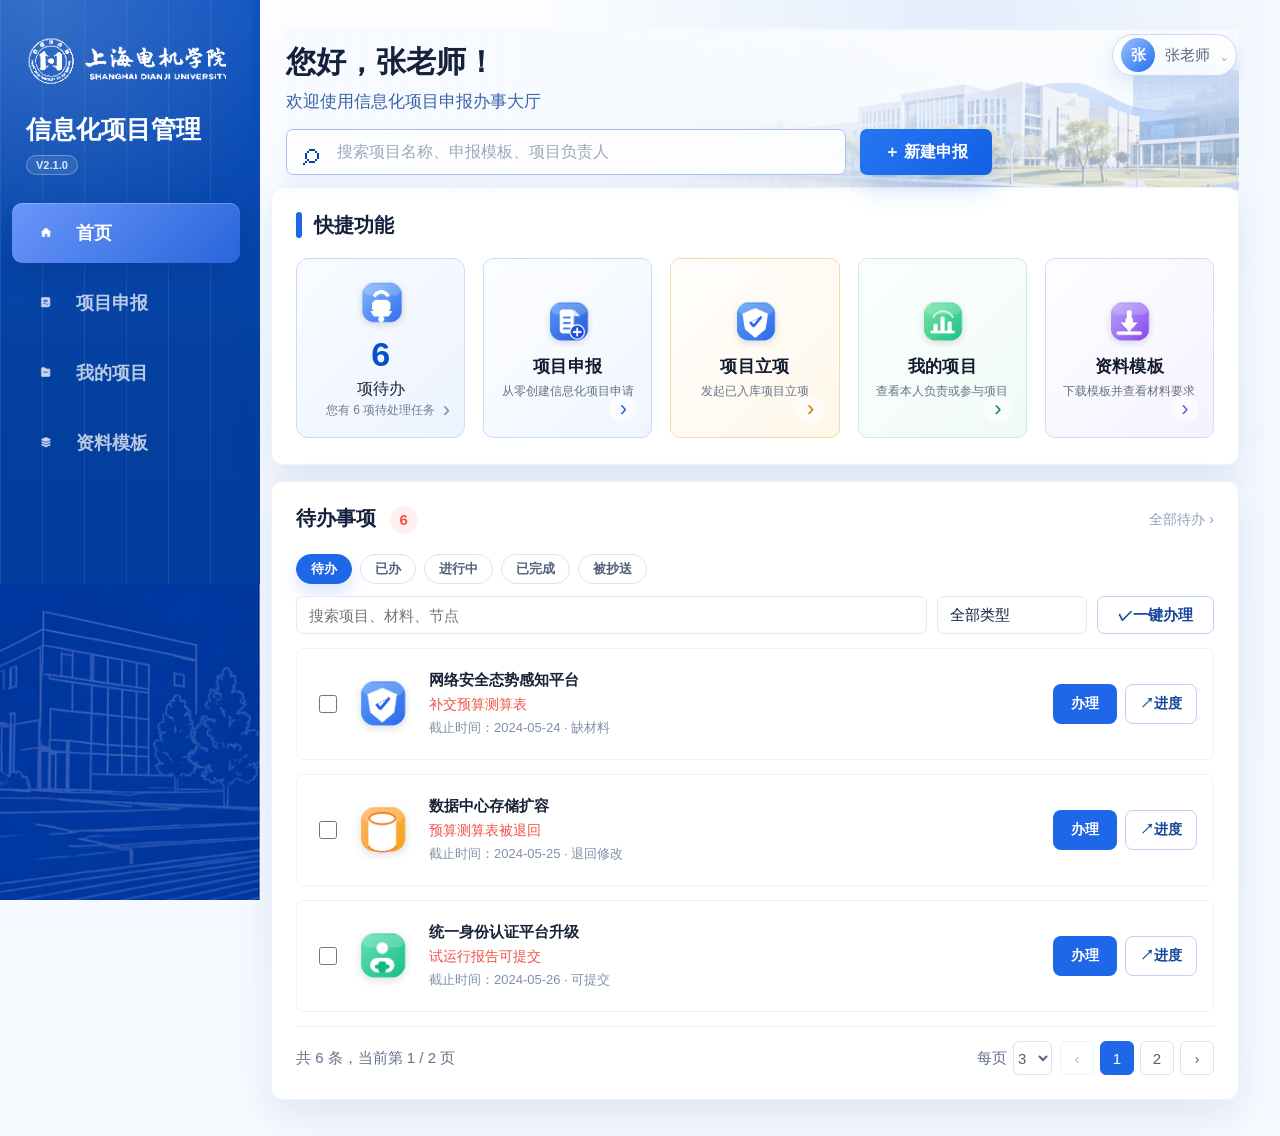
==== commit 339a3fab: "优化信息化项目管理原型流程交互" ====
--- a/信息化项目预算与流程管理/前端页面重设计原型/index.html
+++ b/信息化项目预算与流程管理/前端页面重设计原型/index.html
@@ -4,7 +4,8 @@
     <meta charset="UTF-8" />
     <meta name="viewport" content="width=device-width, initial-scale=1.0" />
     <title>信息化项目预算与流程管理系统</title>
-    <link rel="stylesheet" href="./styles.css?v=20260705-10" />
+    <meta name="prototype-version" content="V2.1.0" />
+    <link rel="stylesheet" href="./styles.css?v=20260716-v210-meeting" />
   </head>
   <body data-mode="applicant" data-screen="portal">
     <div class="app">
@@ -16,6 +17,7 @@
           <span id="navEyebrow">办事大厅</span>
           <strong>信息化项目管理</strong>
           <small id="navTitle">办事大厅</small>
+          <em class="version-pill">V2.1.0</em>
         </div>
 
         <nav class="nav-list applicant-nav">
@@ -29,44 +31,44 @@
             <img src="./assets/nav-my.png" alt="" /><span>我的项目</span>
           </button>
           <button class="nav-item" type="button" data-screen="templates">
-            <img src="./assets/nav-template.png" alt="" /><span>模板中心</span>
+            <img src="./assets/nav-template.png" alt="" /><span>资料模板</span>
           </button>
         </nav>
 
         <nav class="nav-list admin-nav">
           <button class="nav-item" type="button" data-screen="leader">
-            <img src="./assets/nav-home.png" alt="" /><span>首页</span>
+            <img src="./assets/nav-home.png" alt="" /><span>工作台</span>
+          </button>
+          <button class="nav-item" type="button" data-screen="analytics">
+            <img src="./assets/icon-progress.png" alt="" /><span>统计分析</span>
           </button>
           <button class="nav-item" type="button" data-screen="manage" data-manage-open="business">
             <img src="./assets/icon-progress.png" alt="" /><span>项目台账</span>
           </button>
+          <button class="nav-item" type="button" data-screen="manage" data-manage-open="processReview">
+            <img src="./assets/icon-shield.png" alt="" /><span>项目申报库</span>
+          </button>
 
           <div class="nav-group is-open" data-nav-group="process">
-            <button class="nav-group-title" type="button" data-screen="manage" data-manage-open="processCreate" data-nav-toggle="process" aria-expanded="true" aria-controls="processNavSublist">
+            <button class="nav-group-title" type="button" data-screen="manage" data-manage-open="processApproval" data-nav-toggle="process" aria-expanded="true" aria-controls="processNavSublist">
               <img src="./assets/icon-calendar.png" alt="" /><span>项目过程管理</span><b>⌃</b>
             </button>
             <div class="nav-sublist" id="processNavSublist">
-              <button class="nav-subitem" type="button" data-screen="manage" data-manage-open="processCreate">新建立项</button>
-              <button class="nav-subitem" type="button" data-screen="manage" data-manage-open="processReview">立项审核</button>
-              <button class="nav-subitem" type="button" data-screen="manage" data-manage-open="processPurchase">新建采购</button>
+              <button class="nav-subitem" type="button" data-screen="manage" data-manage-open="processApproval">立项</button>
+              <button class="nav-subitem" type="button" data-screen="manage" data-manage-open="processPurchase">采购</button>
               <button class="nav-subitem" type="button" data-screen="manage" data-manage-open="processImplement">实施</button>
               <button class="nav-subitem" type="button" data-screen="manage" data-manage-open="processTrial">试运行</button>
               <button class="nav-subitem" type="button" data-screen="manage" data-manage-open="processAcceptance">验收</button>
-              <button class="nav-subitem" type="button" data-screen="manage" data-manage-open="processAcceptanceReview">验收审核</button>
+              <button class="nav-subitem" type="button" data-screen="manage" data-manage-open="processRefund">退履约保金</button>
               <button class="nav-subitem" type="button" data-screen="manage" data-manage-open="processArchive">归档</button>
-              <button class="nav-subitem" type="button" data-screen="manage" data-manage-open="processRefund">退金</button>
-              <button class="nav-subitem" type="button" data-screen="manage" data-manage-open="processClose">结项</button>
             </div>
           </div>
 
-          <button class="nav-item" type="button" data-screen="budget">
-            <img src="./assets/icon-database.png" alt="" /><span>预算管理</span>
+          <button class="nav-item" type="button" data-screen="fundPool">
+            <img src="./assets/icon-database.png" alt="" /><span>年度经费池</span>
           </button>
           <button class="nav-item" type="button" data-screen="manage" data-manage-open="docs">
-            <img src="./assets/icon-material.png" alt="" /><span>资料管理</span>
-          </button>
-          <button class="nav-item" type="button" data-screen="reminders">
-            <img src="./assets/icon-bell.png" alt="" /><span>事务提醒</span>
+            <img src="./assets/icon-material.png" alt="" /><span>资料模板维护</span>
           </button>
           <div class="nav-group is-open" data-nav-group="system">
             <button class="nav-group-title" type="button" data-screen="systemRoles" data-system-root="system" data-nav-toggle="system" aria-expanded="true" aria-controls="systemNavSublist">
@@ -85,7 +87,7 @@
         <header class="topbar">
           <div class="admin-breadcrumb">
             <span class="menu-mark">☰</span>
-            <span>首页</span>
+            <span>工作台</span>
             <i>/</i>
             <span>项目管理</span>
             <i>/</i>
@@ -93,7 +95,6 @@
           </div>
           <div class="top-actions">
             <button class="top-primary admin-only" type="button" data-action="exportReport">导出列表</button>
-            <button class="notice-bell" type="button" data-action="readNotice" aria-label="通知">●</button>
             <div class="user-menu">
               <button class="avatar-btn" type="button" id="avatarButton" aria-expanded="false">
                 <span class="avatar">张</span>
@@ -130,8 +131,8 @@
             <div class="quick-actions">
               <button class="todo-summary action-todo" type="button" data-action="openTodoCenter">
                 <img src="./assets/icon-bell.png" alt="" />
-                <strong>2</strong>
-                <span>项待办<br /><em>您有 2 项待处理任务</em></span>
+                <strong>6</strong>
+                <span>项待办<br /><em>您有 6 项待处理任务</em></span>
                 <b>›</b>
               </button>
               <button class="action-card action-apply" type="button" data-action="openApplyWizard">
@@ -139,14 +140,19 @@
                 <span><b>项目申报</b><em>从零创建信息化项目申请</em></span>
                 <strong>›</strong>
               </button>
-              <button class="action-card action-progress" type="button" data-screen-link="progressCenter">
+              <button class="action-card action-initiation" type="button" data-action="newInitiation">
+                <img src="./assets/icon-shield.png" alt="" />
+                <span><b>项目立项</b><em>发起已入库项目立项</em></span>
+                <strong>›</strong>
+              </button>
+              <button class="action-card action-progress" type="button" data-screen-link="myProjects">
                 <img src="./assets/icon-progress.png" alt="" />
-                <span><b>项目进度</b><em>按项目查看节点与材料状态</em></span>
+                <span><b>我的项目</b><em>查看本人负责或参与项目</em></span>
                 <strong>›</strong>
               </button>
               <button class="action-card action-template" type="button" data-screen-link="templates">
                 <img src="./assets/icon-template.png" alt="" />
-                <span><b>资料准备</b><em>要求、清单、模板一次查</em></span>
+                <span><b>资料模板</b><em>下载模板并查看材料要求</em></span>
                 <strong>›</strong>
               </button>
             </div>
@@ -155,13 +161,20 @@
           <div class="portal-grid">
             <section class="panel todo-panel">
               <div class="panel-head">
-                <h2>待办事项 <span>2</span></h2>
+                <h2>待办事项 <span>6</span></h2>
                 <button class="text-btn" type="button" data-action="openTodoCenter">全部待办 ›</button>
+              </div>
+              <div class="todo-tabs" id="portalTodoTabs" aria-label="待办分类">
+                <button class="is-active" type="button" data-todo-tab="pending">待办</button>
+                <button type="button" data-todo-tab="done">已办</button>
+                <button type="button" data-todo-tab="running">进行中</button>
+                <button type="button" data-todo-tab="completed">已完成</button>
+                <button type="button" data-todo-tab="cc">被抄送</button>
               </div>
               <div class="todo-panel-tools">
                 <input type="search" placeholder="搜索项目、材料、节点" />
                 <select><option>全部类型</option><option>缺材料</option><option>退回修改</option><option>可提交</option></select>
-                <button class="ghost-btn" type="button" data-action="quickProcess">办理选中</button>
+                <button class="ghost-btn" type="button" data-action="quickProcess">一键办理</button>
               </div>
               <div class="todo-list" id="applicantTodoList"></div>
               <div class="todo-center-pagination portal-todo-pagination">
@@ -177,7 +190,7 @@
               </div>
             </section>
 
-            <section class="panel notice-panel">
+            <section class="panel notice-panel" hidden>
               <div class="panel-head">
                 <h2>通知公告</h2>
                 <button class="text-btn" type="button" data-screen-link="noticeCenter">全部通知 ›</button>
@@ -215,7 +228,7 @@
               </div>
             </section>
 
-            <section class="panel calendar-panel">
+            <section class="panel calendar-panel" hidden>
               <div class="panel-head">
                 <h2>项目日历</h2>
                 <div class="calendar-tools">
@@ -230,28 +243,28 @@
               <div class="calendar-grid is-active" data-calendar-panel="month">
                 <span>一</span><span>二</span><span>三</span><span>四</span><span>五</span><span>六</span><span>日</span>
                 <button class="muted" type="button">29</button><button class="muted" type="button">30</button><button type="button">1</button><button type="button">2</button><button class="has-event green" type="button" data-calendar-event="material">3<em>材料截止</em></button><button type="button">4</button><button type="button">5</button>
-                <button type="button">6</button><button type="button">7</button><button type="button">8</button><button class="has-event blue" type="button" data-calendar-event="review">9<em>立项评审会</em></button><button type="button">10</button><button type="button">11</button><button type="button">12</button>
+                <button type="button">6</button><button type="button">7</button><button type="button">8</button><button class="has-event blue" type="button" data-calendar-event="review">9<em>申报库评审</em></button><button type="button">10</button><button type="button">11</button><button type="button">12</button>
                 <button type="button">13</button><button type="button">14</button><button type="button">15</button><button class="has-event purple" type="button" data-calendar-event="midterm">16<em>中期检查</em></button><button type="button">17</button><button type="button">18</button><button type="button">19</button>
                 <button type="button">20</button><button type="button">21</button><button class="is-current" type="button">22</button><button type="button">23</button><button class="has-event orange" type="button" data-calendar-event="acceptance">24<em>验收截止</em></button><button type="button">25</button><button type="button">26</button>
                 <button type="button">27</button><button type="button">28</button><button type="button">29</button><button type="button">30</button><button type="button">31</button><button class="muted" type="button">1</button><button class="muted" type="button">2</button>
               </div>
               <div class="week-list" data-calendar-panel="week">
                 <article role="button" tabindex="0" data-calendar-event="material"><b>周三</b><span>补交预算测算表</span><em>10:00</em></article>
-                <article role="button" tabindex="0" data-calendar-event="review"><b>周四</b><span>立项评审会</span><em>14:00</em></article>
+                <article role="button" tabindex="0" data-calendar-event="review"><b>周四</b><span>申报库评审</span><em>14:00</em></article>
                 <article role="button" tabindex="0" data-calendar-event="purchase"><b>周五</b><span>采购论证材料截止</span><em>17:00</em></article>
               </div>
               <div class="calendar-event-popover" id="calendarEventPopover" aria-live="polite">
                 <span id="calendarEventTag">项目节点</span>
-                <strong id="calendarEventTitle">立项评审会</strong>
-                <p id="calendarEventDesc">网络安全态势感知平台进入立项评审，请确认申报书、预算测算和团队角色。</p>
+                <strong id="calendarEventTitle">申报库评审</strong>
+                <p id="calendarEventDesc">网络安全态势感知平台进入申报库评审，请确认申报书、预算测算和团队角色。</p>
                 <button class="plain-btn" type="button" data-action="calendarDetail">查看详情</button>
               </div>
-              <div class="calendar-legend"><span class="blue"></span>立项评审会 <span class="green"></span>材料截止 <span class="orange"></span>验收截止 <span class="purple"></span>中期检查</div>
+              <div class="calendar-legend"><span class="blue"></span>申报库评审 <span class="green"></span>材料截止 <span class="orange"></span>验收截止 <span class="purple"></span>中期检查</div>
             </section>
           </div>
         </section>
 
-        <section class="screen" id="noticeCenter">
+        <section class="screen" id="noticeCenter" hidden>
           <section class="panel notice-center-panel">
             <div class="panel-head">
               <h2>通知公告 <span>12</span></h2>
@@ -394,7 +407,6 @@
               <div>
                 <span>进度跟踪</span>
                 <h2>项目全流程进度</h2>
-                <p>按项目查看当前节点、材料状态和下一步事项，方便申请人确认自己还需要做什么。</p>
               </div>
               <button class="ghost-btn" type="button" data-action="exportReport">导出进度</button>
             </div>
@@ -412,7 +424,7 @@
                 <label><span>申报部门</span><input type="search" placeholder="输入部门" /></label>
                 <label><span>申报人</span><input type="search" placeholder="输入姓名" /></label>
                 <label><span>申报时间</span><input type="text" placeholder="开始日期 ~ 结束日期" /></label>
-                <label><span>当前阶段</span><select><option>全部</option><option>新建立项</option><option>立项审核</option><option>新建采购</option><option>实施</option><option>试运行</option><option>验收</option><option>验收审核</option><option>归档</option><option>退金</option><option>结项</option></select></label>
+                <label><span>当前阶段</span><select><option>全部</option><option>申报</option><option>立项</option><option>采购</option><option>实施</option><option>试运行</option><option>验收</option><option>退履约保金</option><option>归档</option></select></label>
                 <label><span>材料状态</span><select><option>全部</option><option>缺材料</option><option>已齐</option><option>待确认</option></select></label>
               </div>
               <div class="progress-query-actions">
@@ -429,13 +441,15 @@
                     <span>信息化办公室 · 张工 · 更新 06-28</span>
                   </div>
                   <div class="progress-node-rail">
-                    <span class="is-done">新建立项</span>
-                    <span class="is-current">立项审核</span>
-                    <span>新建采购</span>
+                    <span class="is-current">立项</span>
+                    <span>采购</span>
                     <span>实施</span>
-                    <span>验收归档</span>
+                    <span>试运行</span>
+                    <span>验收</span>
+                    <span>退履约保金</span>
+                    <span>归档</span>
                   </div>
-                  <p>待补交预算测算表，补齐后进入预算匹配和立项确认。</p>
+                  <p>待补交预算测算表，补齐后进入立项确认。</p>
                 </div>
                 <div class="progress-project-side">
                   <span class="status amber">缺材料</span>
@@ -455,11 +469,13 @@
                     <span>信息化办公室 · 李工 · 更新 06-24</span>
                   </div>
                   <div class="progress-node-rail">
-                    <span class="is-done">新建立项</span>
-                    <span class="is-done">立项审核</span>
-                    <span class="is-done">新建采购</span>
+                    <span class="is-done">立项</span>
+                    <span class="is-done">采购</span>
+                    <span class="is-done">实施</span>
                     <span class="is-current">试运行</span>
-                    <span>验收归档</span>
+                    <span>验收</span>
+                    <span>退履约保金</span>
+                    <span>归档</span>
                   </div>
                   <p>试运行报告可提交，提交后进入验收材料准备。</p>
                 </div>
@@ -481,11 +497,13 @@
                     <span>信息化办公室 · 王工 · 更新 06-18</span>
                   </div>
                   <div class="progress-node-rail">
-                    <span class="is-done">新建立项</span>
-                    <span class="is-current">立项审核</span>
-                    <span>新建采购</span>
+                    <span class="is-current">立项</span>
+                    <span>采购</span>
                     <span>实施</span>
-                    <span>验收归档</span>
+                    <span>试运行</span>
+                    <span>验收</span>
+                    <span>退履约保金</span>
+                    <span>归档</span>
                   </div>
                   <p>预算测算表被退回，需要按年度口径补充资金来源。</p>
                 </div>
@@ -507,13 +525,15 @@
                     <span>网络中心 · 赵工 · 更新 06-12</span>
                   </div>
                   <div class="progress-node-rail">
-                    <span class="is-done">新建立项</span>
-                    <span class="is-done">立项审核</span>
-                    <span class="is-done">新建采购</span>
+                    <span class="is-done">立项</span>
+                    <span class="is-done">采购</span>
                     <span class="is-done">实施</span>
+                    <span class="is-done">试运行</span>
                     <span class="is-current">验收</span>
+                    <span>退履约保金</span>
+                    <span>归档</span>
                   </div>
-                  <p>阶段报告已上传，等待验收审核意见。</p>
+                  <p>阶段报告已上传，等待验收意见。</p>
                 </div>
                 <div class="progress-project-side">
                   <span class="status blue">验收中</span>
@@ -535,205 +555,209 @@
         </section>
 
         <section class="screen" id="applyWizard">
-          <section class="panel form-panel">
-            <div class="wizard-steps" id="wizardSteps">
-              <button class="is-active" type="button" data-wizard-step="0">基础信息</button>
-              <button type="button" data-wizard-step="1">建设说明</button>
-              <button type="button" data-wizard-step="2">团队计划</button>
-              <button type="button" data-wizard-step="3">预算材料</button>
-              <button type="button" data-wizard-step="4">确认提交</button>
-            </div>
-            <div class="wizard-context" id="wizardContext">
-              <span>第 1 / 5 步</span>
-              <strong>先把项目身份说清楚</strong>
-              <em>下一步：建设说明</em>
-            </div>
+          <section class="panel application-list-panel">
+            <div class="admin-query-panel application-query-panel application-list-query">
+              <label><span>项目名称</span><input placeholder="请输入项目名称" /></label>
+              <label><span>申报部门</span><select><option>全部</option><option>信息化办公室</option><option>网络中心</option><option>教务处</option></select></label>
+              <label><span>项目类型</span><select><option>全部</option><option>软件平台</option><option>硬件设备</option><option>网络安全</option><option>集成服务</option></select></label>
+              <label><span>申报状态</span><select><option>全部</option><option>草稿</option><option>已提交</option><option>退回修改</option><option>已入库</option></select></label>
+              <label><span>申报年度</span><select><option>全部</option><option>2026</option><option>2025</option><option>2024</option></select></label>
+              <label><span>材料状态</span><select><option>全部</option><option>待上传</option><option>已上传</option><option>需补充</option></select></label>
+            </div>
+            <div class="admin-summary-row application-summary-row">
+              <button class="is-active" type="button" data-action="applicationStatusFilter" data-application-status="all">全部 8</button>
+              <button type="button" data-action="applicationStatusFilter" data-application-status="draft">草稿 2</button>
+              <button type="button" data-action="applicationStatusFilter" data-application-status="submitted">已提交 3</button>
+              <button type="button" data-action="applicationStatusFilter" data-application-status="returned">退回修改 1</button>
+              <button type="button" data-action="applicationStatusFilter" data-application-status="stored">已入库 2</button>
+              <span class="application-summary-actions">
+                <button class="ghost-btn" type="button" data-action="exportReport">导出</button>
+                <button class="primary-btn" type="button" data-action="openApplicationForm" data-application-mode="new">＋ 新增申报</button>
+              </span>
+            </div>
+            <div class="admin-table application-table application-list-table">
+              <div class="admin-table-row admin-table-head"><span>申报编号</span><span>项目名称</span><span>申报部门</span><span>项目类型</span><span>申报日期</span><span>申报状态</span><span>入库状态</span><span>入库编号</span><span>操作</span></div>
+              <div class="admin-table-row" data-application-status="submitted"><span>SB2026001</span><strong>网络安全态势感知平台</strong><span>信息化办公室</span><span>网络安全</span><span>2026-06-20</span><span><b class="admin-badge blue">已提交</b></span><span><b class="admin-badge">未入库</b></span><span>-</span><span class="row-actions"><button type="button" data-action="editApplication">编辑</button><button type="button" data-action="applicationDetail">详情</button><button type="button" data-action="removeRepeatRow">删除</button></span></div>
+              <div class="admin-table-row" data-application-status="stored"><span>SB2026002</span><strong>统一身份认证平台升级</strong><span>信息化办公室</span><span>软件平台</span><span>2026-05-18</span><span><b class="admin-badge green">已入库</b></span><span><b class="admin-badge green">已入库</b></span><span>XXH2026002</span><span class="row-actions"><button type="button" data-action="editApplication">编辑</button><button type="button" data-action="applicationDetail">详情</button><button type="button" data-action="removeRepeatRow">删除</button></span></div>
+              <div class="admin-table-row" data-application-status="returned"><span>SB2026003</span><strong>数据备份与容灾扩容</strong><span>网络中心</span><span>硬件设备</span><span>2026-06-12</span><span><b class="admin-badge amber">退回修改</b></span><span><b class="admin-badge">未入库</b></span><span>-</span><span class="row-actions"><button type="button" data-action="editApplication">编辑</button><button type="button" data-action="applicationDetail">详情</button><button type="button" data-action="removeRepeatRow">删除</button></span></div>
+              <div class="admin-table-row" data-application-status="draft"><span>SB2026004</span><strong>一站式网上办事大厅扩展</strong><span>教务处</span><span>软件平台</span><span>2026-06-08</span><span><b class="admin-badge">草稿</b></span><span><b class="admin-badge">未入库</b></span><span>-</span><span class="row-actions"><button type="button" data-action="editApplication">编辑</button><button type="button" data-action="applicationDetail">详情</button><button type="button" data-action="removeRepeatRow">删除</button></span></div>
+            </div>
+          </section>
+
+        </section>
+
+        <section class="screen" id="applicationFormPage">
+          <section class="panel form-panel single-page-application application-form-panel" id="applicationFormPanel">
+            <div class="application-page-toolbar">
+              <button class="ghost-btn" type="button" data-action="backToApplicationList">← 返回申报列表</button>
+            </div>
+
+            <section class="application-flow-card" aria-label="申报流程节点">
+              <div class="application-flow-head">
+                <div><span>流程节点</span></div>
+                <em id="applicationFlowCurrent">当前：申请人申报</em>
+              </div>
+              <div class="application-flow-track" id="applicationFlowTrack">
+                <div class="application-flow-step is-current" data-application-stage="0"><b>1</b><span>申请人申报</span></div>
+                <div class="application-flow-step" data-application-stage="1"><b>2</b><span>所在部门审核</span></div>
+                <div class="application-flow-step" data-application-stage="2"><b>3</b><span>信息中心审核</span></div>
+                <div class="application-flow-step" data-application-stage="3"><b>4</b><span>是否入库</span></div>
+              </div>
+            </section>
 
             <section class="wizard-pane is-active" data-wizard-panel="0">
-              <div class="panel-head compact-head"><h2>基础信息</h2><span class="pill">草稿</span></div>
-              <div class="form-grid form-grid-3">
-                <label><span>申报年度</span><input value="2026" /></label>
-                <label><span>* 申请批次</span><select><option>2026 年第一批</option><option>2026 年第二批</option><option>临时申报</option></select></label>
-                <label><span>* 项目名称</span><input value="网络安全态势感知平台" /></label>
-                <label><span>* 项目类别</span><select><option>应用系统</option><option>基础设施</option><option>网络安全</option><option>数据治理</option></select></label>
-                <label><span>申报编号</span><input value="自动生成" disabled /></label>
-                <label><span>立项日期</span><input value="2026-07-01" /></label>
-                <label><span>* 项目属性</span><select><option>新建</option><option>升级改造</option><option>续建</option></select></label>
-                <label><span>* 申报部门</span><select><option>信息化办公室</option><option>教务处</option><option>图文信息中心</option></select></label>
-                <label><span>* 归口部门</span><select><option>信息化办公室</option><option>网络中心</option></select></label>
-                <label><span>* 使用部门</span><select><option>全校</option><option>信息化办公室</option><option>教务处</option><option>学生处</option></select></label>
-                <label><span>* 项目负责人</span><input value="张工" /></label>
-                <label><span>联系电话</span><input value="138****5678" /></label>
-                <label><span>负责人邮箱</span><input value="zhangg@sdju.edu.cn" /></label>
-                <label><span>密级</span><select><option>非涉密</option><option>内部</option></select></label>
-                <label><span>项目来源</span><select><option>部门申报</option><option>年度规划</option><option>安全整改</option><option>领导交办</option></select></label>
-                <label><span>建设类型</span><select><option>软件平台</option><option>硬件设备</option><option>网络安全</option><option>集成服务</option></select></label>
-                <label><span>项目状态</span><input value="草稿" disabled /></label>
-                <label class="radio-field"><span>* 业务是否跨部门</span><em><input type="radio" name="crossDept" checked /> 是</em><em><input type="radio" name="crossDept" /> 否</em></label>
-                <label class="radio-field"><span>是否涉及采购</span><em><input type="radio" name="needPurchase" checked /> 是</em><em><input type="radio" name="needPurchase" /> 否</em></label>
-                <label><span>* 建设周期</span><input value="2026-07 至 2026-12" /></label>
-                <label><span>建议优先级</span><select><option>P0 紧急</option><option>P1 重要</option><option>P2 常规</option></select></label>
-              </div>
-            </section>
-
-            <section class="wizard-pane" data-wizard-panel="1">
-              <div class="panel-head compact-head"><h2>建设说明</h2><span class="pill blue">必填</span></div>
-              <div class="form-grid form-grid-2">
-                <label><span>* 建设背景</span><textarea>学校网络资产、业务系统和安全设备数量持续增加，现有告警分散在多个平台。</textarea></label>
-                <label><span>* 建设目标</span><textarea>提升学校网络安全态势感知、告警分析和风险闭环处置能力。</textarea></label>
-                <label><span>* 建设必要性</span><textarea>现有安全设备日志分散，风险发现、处置和审计材料整理成本高，需要统一平台支撑等保整改和日常运维。</textarea></label>
-                <label><span>* 建设内容</span><textarea>建设资产管理、日志接入、告警关联、风险评分、整改闭环和报表导出能力。</textarea></label>
-                <label><span>现状问题</span><textarea>风险发现依赖人工巡检，材料补交和整改记录散落在不同表格与文件夹。</textarea></label>
-                <label><span>建设范围</span><input value="校园网、数据中心、统一身份认证及核心业务系统" /></label>
-                <label><span>服务对象</span><input value="全校师生、信息化运维人员" /></label>
-                <label><span>关联业务系统</span><input value="统一身份认证、校园网、日志审计、数据中心" /></label>
-                <label><span>涉及数据/接口</span><input value="资产台账、网络日志、账号日志、告警事件" /></label>
-                <label><span>安全合规要求</span><input value="等保整改、日志留存、审计追踪、权限控制" /></label>
-                <label><span>预期成效</span><textarea>实现资产探测、告警关联、风险评分、整改留痕和验收材料归集。</textarea></label>
-                <label><span>风险说明</span><textarea>需协调网络设备、服务器日志接入，建设期间不影响现有业务运行。</textarea></label>
-              </div>
-            </section>
-
-            <section class="wizard-pane" data-wizard-panel="2">
-              <div class="panel-head compact-head"><h2>团队计划</h2><span class="pill blue">团队角色必填</span></div>
-              <div class="team-plan-guide">
-                <article><span>谁负责</span><strong>项目负责人先确认</strong><em>后续待办默认推送给负责人</em></article>
-                <article><span>谁确认</span><strong>归口部门负责人必填</strong><em>立项审核前确认建设必要性</em></article>
-                <article><span>谁配合</span><strong>实施联系人跟进材料</strong><em>采购、试运行、验收阶段持续补充</em></article>
-              </div>
-              <section class="repeat-section team-section">
-                <div class="repeat-section-title">
-                  <h3>团队角色</h3>
-                  <button class="repeat-collapse" type="button" aria-label="收起团队角色">⌃</button>
-                </div>
-                <div class="repeat-section-body">
-                  <div class="repeat-section-toolbar">
-                    <div>
-                      <strong>团队角色明细</strong>
-                      <span>维护项目负责人、归口部门负责人和实施联系人，支持新增、编辑、删除和模板导入。</span>
+              <div class="panel-head compact-head application-section-head"><h2>基础信息</h2><button class="application-section-collapse" type="button" aria-label="收起基础信息">⌃</button></div>
+              <div class="application-section-body">
+                <div class="form-grid form-grid-3 application-form-fields">
+                  <label><span>* 项目名称</span><input value="网络安全态势感知平台" /></label>
+                  <label><span>* 申报部门</span><select><option>信息化办公室</option><option>教务处</option><option>图文信息中心</option></select></label>
+                  <label><span>* 归口部门</span><select><option>信息化办公室</option><option>网络中心</option></select></label>
+                  <label><span>建设类型</span><select><option>软件平台</option><option>硬件设备</option><option>网络安全</option><option>集成服务</option></select></label>
+                  <label class="multi-select-field" data-multi-select="useDepartment">
+                    <span>使用部门</span>
+                    <button class="multi-select-trigger" type="button" data-action="toggleUseDepartmentSelect" aria-expanded="false">全校</button>
+                    <div class="multi-select-menu" role="group" aria-label="选择使用部门">
+                      <label><input type="checkbox" value="全校" checked /> 全校</label>
+                      <label><input type="checkbox" value="信息化办公室" /> 信息化办公室</label>
+                      <label><input type="checkbox" value="教务处" /> 教务处</label>
+                      <label><input type="checkbox" value="网络中心" /> 网络中心</label>
+                      <label><input type="checkbox" value="图文信息中心" /> 图文信息中心</label>
                     </div>
-                    <div>
-                      <button class="ghost-btn" type="button" data-action="downloadTemplate">模板导入</button>
-                      <button class="primary-btn" type="button" data-action="addTeamRole">新增团队角色</button>
-                    </div>
-                  </div>
-                  <div class="team-role-cards repeat-table repeat-table-team">
-                    <div class="repeat-table-row repeat-table-head"><span>明细</span><span>团队角色</span><span>姓名</span><span>部门</span><span>邮箱</span><span>手机</span><span>操作</span></div>
-                    <div class="repeat-table-row"><strong>角色 1</strong><span>项目负责人</span><span>张工</span><span>信息化办公室</span><span>zhangg@sdju.edu.cn</span><span>138****5678</span><span class="repeat-actions"><button type="button" data-action="teamDetail">详情</button><button type="button" data-action="editProject">编辑</button><button type="button" data-action="removeRepeatRow">删除</button></span></div>
-                    <div class="repeat-table-row"><strong>角色 2</strong><span>归口部门负责人</span><span>李老师</span><span>信息化办公室</span><span>li@sdju.edu.cn</span><span>136****2330</span><span class="repeat-actions"><button type="button" data-action="teamDetail">详情</button><button type="button" data-action="editProject">编辑</button><button type="button" data-action="removeRepeatRow">删除</button></span></div>
-                    <div class="repeat-table-row"><strong>角色 3</strong><span>实施联系人</span><span>王工</span><span>网络中心</span><span>wangg@sdju.edu.cn</span><span>139****1120</span><span class="repeat-actions"><button type="button" data-action="teamDetail">详情</button><button type="button" data-action="editProject">编辑</button><button type="button" data-action="removeRepeatRow">删除</button></span></div>
-                  </div>
-                </div>
-              </section>
-              <section class="repeat-section milestone-repeat-section">
-                <div class="repeat-section-title">
-                  <h3>项目计划里程碑</h3>
-                  <button class="repeat-collapse" type="button" aria-label="收起项目计划里程碑">⌃</button>
-                </div>
-                <div class="repeat-section-body">
-                  <div class="repeat-section-toolbar">
-                    <div>
-                      <strong>项目计划里程碑明细</strong>
-                      <span>按建设周期维护关键节点，后续会进入进度和提醒。</span>
-                    </div>
-                    <div>
-                      <button class="ghost-btn" type="button" data-action="downloadTemplate">模板导入</button>
-                      <button class="primary-btn" type="button" data-action="addMilestone">新增里程碑</button>
-                    </div>
-                  </div>
-                  <div class="mini-table milestone-table repeat-table repeat-table-milestone">
-                    <div class="repeat-table-row repeat-table-head"><span>明细</span><span>日期</span><span>里程碑事件</span><span>责任人</span><span>备注</span><span>操作</span></div>
-                    <div class="repeat-table-row"><strong>计划 1</strong><span>2026-07</span><span>立项评审</span><span>张工</span><span>提交建设方案</span><span class="repeat-actions"><button type="button" data-action="viewDetail" data-detail="contentDetail">详情</button><button type="button" data-action="editProject">编辑</button><button type="button" data-action="removeRepeatRow">删除</button></span></div>
-                    <div class="repeat-table-row"><strong>计划 2</strong><span>2026-08</span><span>采购论证</span><span>李老师</span><span>完成论证和采购材料</span><span class="repeat-actions"><button type="button" data-action="viewDetail" data-detail="contentDetail">详情</button><button type="button" data-action="editProject">编辑</button><button type="button" data-action="removeRepeatRow">删除</button></span></div>
-                    <div class="repeat-table-row"><strong>计划 3</strong><span>2026-10</span><span>实施试运行</span><span>王工</span><span>完成联调测试</span><span class="repeat-actions"><button type="button" data-action="viewDetail" data-detail="contentDetail">详情</button><button type="button" data-action="editProject">编辑</button><button type="button" data-action="removeRepeatRow">删除</button></span></div>
-                    <div class="repeat-table-row"><strong>计划 4</strong><span>2026-12</span><span>验收归档</span><span>张工</span><span>提交验收和归档材料</span><span class="repeat-actions"><button type="button" data-action="viewDetail" data-detail="contentDetail">详情</button><button type="button" data-action="editProject">编辑</button><button type="button" data-action="removeRepeatRow">删除</button></span></div>
-                  </div>
-                </div>
-              </section>
-              <section class="team-subpanel flow-node-section">
-                <div class="mini-head"><h3>流程节点</h3><button class="ghost-btn" type="button" data-action="downloadTemplate">下载清单</button></div>
-                <div class="mini-table attachment-table">
-                  <div><span>阶段</span><span>必备事项</span></div>
-                  <div><span>立项审核</span><span>项目主管/归口负责人确认</span></div>
-                  <div><span>采购</span><span>采购信息、合同、供应商资料</span></div>
-                  <div><span>试运行</span><span>试运行报告、问题整改记录</span></div>
-                  <div><span>验收</span><span>验收申请、验收意见、签字材料</span></div>
-                  <div><span>归档</span><span>归档移交清单、退金/结项记录</span></div>
-                </div>
-              </section>
-            </section>
-
-            <section class="wizard-pane" data-wizard-panel="3">
-              <div class="panel-head compact-head"><h2>预算材料</h2><span class="pill blue">待确认</span></div>
-              <div class="form-grid form-grid-3">
-                <label><span>* 项目预算（元）</span><input value="860000" /></label>
-                <label><span>资金编号</span><input value="XXH-2026-01" /></label>
-                <label><span>* 预算来源</span><select><option>信息化建设专项</option><option>部门自筹</option><option>财政拨款</option></select></label>
-                <label><span>预算年度</span><input value="2026" /></label>
-                <label><span>预算性质</span><select><option>专项经费</option><option>运维经费</option><option>部门经费</option></select></label>
-                <label><span>是否需采购</span><select><option>是</option><option>否</option></select></label>
-                <label><span>采购方式</span><select><option>校内论证后采购</option><option>公开招标</option><option>单一来源</option><option>无需采购</option></select></label>
-                <label><span>采购预算（元）</span><input value="820000" /></label>
-                <label><span>采购内容</span><input value="软件平台、日志接入服务、实施服务" /></label>
-                <label><span>供应商</span><input value="立项后填写" /></label>
-                <label><span>合同编号</span><input value="立项后生成" disabled /></label>
-                <label><span>合同金额（元）</span><input value="待合同确认" disabled /></label>
-                <label><span>验收方式</span><select><option>专家评审验收</option><option>部门验收</option><option>第三方测评</option></select></label>
-                <label><span>是否需要退金</span><select><option>待合同确认</option><option>是</option><option>否</option></select></label>
-                <label><span>结项方式</span><select><option>验收后归档结项</option><option>退金后结项</option></select></label>
-                <label><span>预算测算表</span><input value="待上传" disabled /></label>
-                <label><span>申报书附件</span><input value="已上传" disabled /></label>
-                <label><span>采购论证材料</span><input value="待立项后上传" disabled /></label>
-                <label><span>试运行报告</span><input value="待建设后上传" disabled /></label>
-                <label><span>验收申请材料</span><input value="待验收阶段上传" disabled /></label>
-                <label><span>归档移交清单</span><input value="系统自动生成" disabled /></label>
-              </div>
-              <div class="budget-preview">
-                <div><span>预算匹配</span><strong>信息化建设专项可用</strong></div>
-                <div><span>预计占用</span><strong>86 万元</strong></div>
-                <div><span>材料提示</span><strong>预算测算表待补</strong></div>
-              </div>
-              <div class="mini-head attachment-head"><h3>附件清单</h3><button class="ghost-btn" type="button" data-action="downloadTemplate">下载材料清单</button></div>
-              <div class="attachment-check-table">
-                <div><span>阶段</span><span>附件名称</span><span>材料清单</span><span>是否必填</span><span>当前状态</span><span>操作</span></div>
-                <div><span>新建立项</span><strong>项目申报书</strong><span>申报书、建设必要性、团队角色表</span><span>必填</span><em>已上传</em><span class="attach-actions"><button type="button" data-action="uploadMaterial">上传</button><button type="button" data-action="previewMaterial">查看已上传附件</button></span></div>
-                <div><span>立项审核</span><strong>预算测算明细表</strong><span>预算测算表、资金来源说明、归口确认意见</span><span>必填</span><em>待补齐</em><span class="attach-actions"><button type="button" data-action="uploadMaterial">上传</button><button type="button" data-action="previewMaterial">查看已上传附件</button></span></div>
-                <div><span>新建采购</span><strong>采购论证材料</strong><span>采购论证表、供应商资料、合同草稿</span><span>后续必填</span><em>立项后上传</em><span class="attach-actions"><button type="button" data-action="uploadMaterial">上传</button><button type="button" data-action="previewMaterial">查看已上传附件</button></span></div>
-                <div><span>试运行</span><strong>试运行报告</strong><span>试运行报告、问题整改记录、用户确认单</span><span>后续必填</span><em>建设后上传</em><span class="attach-actions"><button type="button" data-action="uploadMaterial">上传</button><button type="button" data-action="previewMaterial">查看已上传附件</button></span></div>
-                <div><span>验收归档</span><strong>验收申请、签字页、归档移交清单</strong><span>验收申请、验收意见、签字页、归档移交清单</span><span>后续必填</span><em>验收后归集</em><span class="attach-actions"><button type="button" data-action="uploadMaterial">上传</button><button type="button" data-action="previewMaterial">查看已上传附件</button></span></div>
-              </div>
-            </section>
-
-            <section class="wizard-pane" data-wizard-panel="4">
-              <div class="panel-head compact-head"><h2>确认提交</h2><span class="pill green">可提交</span></div>
-              <div class="confirm-grid">
-                <article><span>项目名称</span><strong>网络安全态势感知平台</strong></article>
-                <article><span>项目类别</span><strong>网络安全 / 应用系统</strong></article>
-                <article><span>申报部门</span><strong>信息化办公室</strong></article>
-                <article><span>归口部门</span><strong>信息化办公室</strong></article>
-                <article><span>使用部门</span><strong>全校</strong></article>
-                <article><span>项目来源</span><strong>安全整改</strong></article>
-                <article><span>项目预算</span><strong>860000 元</strong></article>
-                <article><span>采购方式</span><strong>校内论证后采购</strong></article>
-                <article><span>建设周期</span><strong>2026-07 至 2026-12</strong></article>
-                <article><span>团队角色</span><strong>3 人已配置</strong></article>
-                <article><span>验收方式</span><strong>专家评审验收</strong></article>
-                <article><span>归档方式</span><strong>验收后归档结项</strong></article>
-              </div>
-              <div class="confirm-checklist">
-                <article><b></b><span>基础信息、归口部门、项目负责人已填写</span></article>
-                <article><b></b><span>建设目标、必要性、预期成效已填写</span></article>
-                <article><b></b><span>团队角色已配置，满足项目申报必填要求</span></article>
-                <article><b></b><span>采购、试运行、验收、归档材料已纳入后续清单</span></article>
-                <article><b class="warning-dot"></b><span>申报书已上传，预算测算表待补充后可提交立项</span></article>
+                  </label>
+                  <label><span>申报人</span><input value="张老师" /></label>
+                </div>
+              </div>
+            </section>
+
+            <section class="wizard-pane is-active application-budget-pane" data-wizard-panel="2">
+              <div class="panel-head compact-head application-section-head"><h2>申报预算口径</h2><button class="application-section-collapse" type="button" aria-label="收起申报预算口径">⌃</button></div>
+              <div class="application-section-body">
+                <div class="form-grid form-grid-3 application-form-fields">
+                  <label><span>* 申报预算（元）</span><input value="860000" /></label>
+                  <label><span>经费来源</span><select><option>信息化建设专项</option><option>网络安全与数据治理</option><option>基础设施更新预算</option><option>部门自筹</option><option>待确认</option></select></label>
+                  <label><span>费用说明</span><input value="包含平台授权、实施服务和日志接入" /></label>
+                </div>
+              </div>
+            </section>
+
+            <section class="wizard-pane is-active" data-wizard-panel="3">
+              <div class="panel-head compact-head application-section-head"><h2>申报材料</h2><button class="application-section-collapse" type="button" aria-label="收起申报材料">⌃</button></div>
+              <div class="application-section-body">
+                <div class="mini-head attachment-head"><h3>申报材料</h3></div>
+                <div class="attachment-check-table application-upload-table" id="applicationAttachmentTable">
+                  <div><span>附件名称</span><span>材料清单</span><span>是否必填</span><span>当前状态</span><span>操作</span></div>
+                  <div><strong>项目申报书</strong><span>项目基本情况、建设目标、预算测算</span><span>必填</span><em>已上传</em><span class="attach-actions"><button type="button" data-action="uploadProjectAttachment">重新上传</button><button type="button" data-action="previewMaterial">查看</button><button type="button" data-action="removeAttachment">删除</button></span></div>
+                  <div><strong>预算测算表</strong><span>测算依据、费用构成、经费来源说明</span><span>按需</span><em>已上传</em><span class="attach-actions"><button type="button" data-action="uploadProjectAttachment">重新上传</button><button type="button" data-action="previewMaterial">查看</button><button type="button" data-action="removeAttachment">删除</button></span></div>
+                  <div><strong>现状问题说明</strong><span>业务现状、问题说明、参考材料</span><span>选填</span><em>已上传</em><span class="attach-actions"><button type="button" data-action="uploadProjectAttachment">重新上传</button><button type="button" data-action="previewMaterial">查看</button><button type="button" data-action="removeAttachment">删除</button></span></div>
+                  <div><strong>其他附件</strong><span>补充说明、截图、佐证材料</span><span>选填</span><em>可多选</em><span class="attach-actions"><button type="button" data-action="uploadProjectAttachment">＋ 添加附件</button></span></div>
+                </div>
+              </div>
+            </section>
+
+            <section class="wizard-pane is-active application-history-pane" id="applicationHistoryPane">
+              <div class="panel-head compact-head application-section-head"><h2>审核记录</h2><button class="application-section-collapse" type="button" aria-label="收起审核记录">⌃</button></div>
+              <div class="application-section-body">
+                <div class="approval-timeline" id="applicationApprovalTimeline"></div>
+              </div>
+            </section>
+
+            <section class="wizard-pane is-active application-approval-pane" id="applicationApprovalPane">
+              <div class="panel-head compact-head application-section-head"><h2>审批处理</h2><button class="application-section-collapse" type="button" aria-label="收起审批处理">⌃</button></div>
+              <div class="application-section-body">
+                <div class="approval-panel">
+                  <label><span>处理意见</span><textarea id="applicationApprovalOpinion" placeholder="请输入审批意见">材料完整，建议进入下一环节。</textarea></label>
+                </div>
               </div>
             </section>
 
             <div class="wizard-actions">
-              <button class="ghost-btn is-hidden" type="button" id="wizardPrev">上一步</button>
+              <button class="ghost-btn" type="button" data-action="saveDraft" id="applicationSaveDraft">保存草稿</button>
+              <button class="ghost-btn application-decision-btn is-hidden" type="button" id="applicationReturnBtn" data-action="advanceApplicationFlow" data-decision-submit="return">退回修改</button>
+              <button class="ghost-btn application-decision-btn is-hidden" type="button" id="applicationRejectBtn" data-action="advanceApplicationFlow" data-decision-submit="reject">不同意</button>
+              <button class="primary-btn" type="button" id="applicationFlowSubmit" data-action="advanceApplicationFlow">确认提交</button>
+            </div>
+          </section>
+        </section>
+
+        <section class="screen" id="initiationFormPage">
+          <section class="panel form-panel single-page-application application-form-panel initiation-form-panel" id="initiationFormPanel">
+            <div class="application-page-toolbar">
+              <button class="ghost-btn" type="button" data-action="backToMyProjects">← 返回我的项目</button>
+            </div>
+            <section class="application-flow-card" aria-label="立项流程节点">
+              <div class="application-flow-head">
+                <div><span>流程节点</span></div>
+                <em id="initiationFlowCurrent">当前：立项</em>
+              </div>
+              <div class="application-flow-track initiation-flow-track">
+                <div class="application-flow-step is-current" data-initiation-stage="0"><b>1</b><span>立项</span></div>
+                <div class="application-flow-step" data-initiation-stage="1"><b>2</b><span>采购</span></div>
+                <div class="application-flow-step" data-initiation-stage="2"><b>3</b><span>实施</span></div>
+                <div class="application-flow-step" data-initiation-stage="3"><b>4</b><span>试运行</span></div>
+                <div class="application-flow-step" data-initiation-stage="4"><b>5</b><span>验收</span></div>
+                <div class="application-flow-step" data-initiation-stage="5"><b>6</b><span>退履约保金</span></div>
+                <div class="application-flow-step" data-initiation-stage="6"><b>7</b><span>归档</span></div>
+              </div>
+            </section>
+            <section class="wizard-pane is-active">
+              <div class="panel-head compact-head application-section-head"><h2>立项基础信息</h2><button class="application-section-collapse" type="button" aria-label="收起立项基础信息">⌃</button></div>
+              <div class="application-section-body">
+                <div class="form-grid form-grid-3">
+                  <label><span>是否选择已入库项目</span><select id="initiationUseLibrary"><option value="yes">是，关联申报库项目</option><option value="no">否，手工填写立项信息</option></select></label>
+                  <label class="initiation-linked-field"><span>* 关联申报项目</span><select><option>统一身份认证平台升级</option><option>日志审计平台建设</option><option>网络安全态势感知平台</option></select></label>
+                  <label class="initiation-free-field is-hidden"><span>* 项目来源说明</span><input value="非申报库项目，线下确认后补录立项" /></label>
+                  <label><span>项目库编号</span><input value="RK2026002" disabled /></label>
+                  <label><span>关联状态</span><input id="initiationProjectStatus" value="已入库，可发起立项" disabled /></label>
+                  <label><span>项目名称</span><input value="统一身份认证平台升级" /></label>
+                  <label><span>申报部门</span><input value="信息化办公室" /></label>
+                  <label><span>归口部门</span><input value="信息化办公室" /></label>
+                  <label><span>建设类型</span><input value="软件平台" /></label>
+                  <label><span>申报预算</span><input value="420000 元" /></label>
+                  <label><span>经费编号</span><select><option>XXH-2026-01</option><option>AQZL-2026-02</option><option>JCSS-2026-04</option></select></label>
+                  <label><span>经费名称</span><input value="2026 年信息化建设专项" /></label>
+                  <label><span>立项金额</span><input value="420000 元" /></label>
+                  <label><span>采购方式</span><select><option>校内论证后采购</option><option>公开招标</option><option>单一来源</option><option>框架协议</option></select></label>
+                  <label><span>立项方式</span><select><option>申报库转立项</option><option>直接立项</option><option>补录立项</option></select></label>
+                  <label><span>项目优先级</span><select><option>普通</option><option>重点</option><option>紧急</option></select></label>
+                </div>
+              </div>
+            </section>
+            <section class="wizard-pane is-active">
+              <div class="panel-head compact-head application-section-head"><h2>立项团队成员</h2><div class="application-summary-actions"><button class="ghost-btn" type="button" data-action="downloadTemplate">模板导入</button><button class="ghost-btn" type="button" data-action="addTeamRole">新增成员</button><button class="application-section-collapse" type="button" aria-label="收起立项团队成员">⌃</button></div></div>
+              <div class="application-section-body">
+                <div class="mini-table milestone-table repeat-table repeat-table-team">
+                  <div class="repeat-table-row repeat-table-head"><span>角色</span><span>姓名</span><span>部门</span><span>手机号</span><span>邮箱</span><span>职责</span><span>操作</span></div>
+                  <div class="repeat-table-row"><strong>项目负责人</strong><span>李工</span><span>信息化办公室</span><span>138****8899</span><span>lig@sdju.edu.cn</span><span>立项材料、预算确认</span><span class="repeat-actions"><button type="button" data-action="teamDetail">详情</button><button type="button" data-action="editProject">编辑</button></span></div>
+                  <div class="repeat-table-row"><strong>实施联系人</strong><span>王工</span><span>网络中心</span><span>139****1120</span><span>wangg@sdju.edu.cn</span><span>实施协调、材料归集</span><span class="repeat-actions"><button type="button" data-action="teamDetail">详情</button><button type="button" data-action="editProject">编辑</button></span></div>
+                </div>
+              </div>
+            </section>
+            <section class="wizard-pane is-active">
+              <div class="panel-head compact-head application-section-head"><h2>项目计划与后续里程碑</h2><div class="application-summary-actions"><button class="ghost-btn" type="button" data-action="downloadTemplate">模板导入</button><button class="ghost-btn" type="button" data-action="addMilestone">新增里程碑</button><button class="application-section-collapse" type="button" aria-label="收起项目计划与后续里程碑">⌃</button></div></div>
+              <div class="application-section-body">
+                <div class="mini-table milestone-table repeat-table repeat-table-milestone">
+                  <div class="repeat-table-row repeat-table-head"><span>流程节点</span><span>计划时间</span><span>里程碑事项</span><span>责任人</span><span>材料要求</span><span>操作</span></div>
+                  <div class="repeat-table-row"><strong>立项</strong><span>2026-07</span><span>确认立项单和项目编号</span><span>李工</span><span>经费关联确认、立项确认单</span><span class="repeat-actions"><button type="button" data-action="viewDetail">详情</button><button type="button" data-action="editProject">编辑</button><button type="button" data-action="removeRepeatRow">删除</button></span></div>
+                  <div class="repeat-table-row"><strong>采购</strong><span>2026-08</span><span>采购论证与合同签订</span><span>采购办</span><span>采购论证、采购结果、合同文件</span><span class="repeat-actions"><button type="button" data-action="viewDetail">详情</button><button type="button" data-action="editProject">编辑</button><button type="button" data-action="removeRepeatRow">删除</button></span></div>
+                  <div class="repeat-table-row"><strong>实施</strong><span>2026-09 至 2026-10</span><span>系统建设和联调</span><span>王工</span><span>实施计划、会议纪要、测评材料</span><span class="repeat-actions"><button type="button" data-action="viewDetail">详情</button><button type="button" data-action="editProject">编辑</button><button type="button" data-action="removeRepeatRow">删除</button></span></div>
+                  <div class="repeat-table-row"><strong>试运行</strong><span>2026-11</span><span>上线试运行与问题整改</span><span>王工</span><span>启动会、培训、试运行报告</span><span class="repeat-actions"><button type="button" data-action="viewDetail">详情</button><button type="button" data-action="editProject">编辑</button><button type="button" data-action="removeRepeatRow">删除</button></span></div>
+                  <div class="repeat-table-row"><strong>验收</strong><span>2026-12</span><span>提交验收审批并形成结论</span><span>李工</span><span>验收申请、验收审批表、专家意见、整改记录</span><span class="repeat-actions"><button type="button" data-action="viewDetail">详情</button><button type="button" data-action="editProject">编辑</button><button type="button" data-action="removeRepeatRow">删除</button></span></div>
+                  <div class="repeat-table-row"><strong>退履约保金</strong><span>2027-01</span><span>确认合同结余与退还条件</span><span>财务处</span><span>退还确认单、无需退还说明</span><span class="repeat-actions"><button type="button" data-action="viewDetail">详情</button><button type="button" data-action="editProject">编辑</button><button type="button" data-action="removeRepeatRow">删除</button></span></div>
+                  <div class="repeat-table-row"><strong>归档</strong><span>2027-01</span><span>生成归档清单并移交</span><span>档案室</span><span>归档移交清单、全流程材料包</span><span class="repeat-actions"><button type="button" data-action="viewDetail">详情</button><button type="button" data-action="editProject">编辑</button><button type="button" data-action="removeRepeatRow">删除</button></span></div>
+                </div>
+              </div>
+            </section>
+            <section class="wizard-pane is-active process-upload-pane" id="initiationProcessPane">
+              <div class="panel-head compact-head application-section-head"><h2 id="initiationProcessTitle">立项材料</h2><button class="application-section-collapse" type="button" aria-label="收起当前环节材料">⌃</button></div>
+              <div class="application-section-body">
+                <div class="application-note" id="initiationProcessHint">提交立项后，项目将依次进入采购、实施、试运行、验收、退履约保金和归档。</div>
+                <div id="initiationProcessExtra"></div>
+                <div class="attachment-check-table application-upload-table" id="initiationProcessMaterialTable"></div>
+              </div>
+            </section>
+            <div class="wizard-actions">
               <button class="ghost-btn" type="button" data-action="saveDraft">保存草稿</button>
-              <button class="ghost-btn is-hidden" type="button" id="wizardSubmit" data-action="submitProject">提交立项</button>
-              <button class="primary-btn" type="button" id="wizardNext">下一步</button>
+              <button class="primary-btn" type="button" data-action="advanceInitiationFlow" id="initiationFlowSubmit">提交立项</button>
             </div>
           </section>
         </section>
@@ -741,27 +765,43 @@
         <section class="screen" id="myProjects">
           <section class="panel my-project-panel">
             <div class="my-project-stats" id="myProjectStats">
-              <button class="is-active" type="button" data-my-bucket="all"><span>项目总数</span><strong>12</strong></button>
-              <button type="button" data-my-bucket="running"><span>进行中</span><strong>7</strong></button>
-              <button type="button" data-my-bucket="done"><span>已完结</span><strong>3</strong></button>
-              <button type="button" data-my-bucket="rejected"><span>已驳回</span><strong>2</strong></button>
+              <button class="is-active" type="button" data-my-bucket="all" data-stat-icon="projectTotal">
+                <span class="stat-icon stat-icon-total" aria-hidden="true"><img src="./assets/my-project-total.svg" alt="" /></span>
+                <span class="stat-copy"><span>项目总数</span><strong>12</strong></span>
+              </button>
+              <button type="button" data-my-bucket="running" data-stat-icon="projectRunning">
+                <span class="stat-icon stat-icon-running" aria-hidden="true"><img src="./assets/my-project-running.svg" alt="" /></span>
+                <span class="stat-copy"><span>进行中</span><strong>7</strong></span>
+              </button>
+              <button type="button" data-my-bucket="done" data-stat-icon="projectArchived">
+                <span class="stat-icon stat-icon-archived" aria-hidden="true"><img src="./assets/my-project-archived.svg" alt="" /></span>
+                <span class="stat-copy"><span>已归档</span><strong>3</strong></span>
+              </button>
+              <button type="button" data-my-bucket="rejected" data-stat-icon="projectRejected">
+                <span class="stat-icon stat-icon-rejected" aria-hidden="true"><img src="./assets/my-project-rejected.svg" alt="" /></span>
+                <span class="stat-copy"><span>已驳回</span><strong>2</strong></span>
+              </button>
             </div>
             <div class="my-project-query">
               <label><span>项目名称</span><input id="myProjectSearch" type="search" placeholder="输入项目名称" /></label>
               <label><span>建设年度</span><select id="myProjectYear"><option value="all">全部</option><option>2026</option><option>2025</option><option>2024</option></select></label>
-              <label><span>当前节点</span><select id="myProjectStatus"><option value="all">全部</option><option>待立项</option><option>实施中</option><option>退回</option></select></label>
+              <label><span>当前节点</span><select id="myProjectStatus"><option value="all">全部</option><option>待立项</option><option>实施中</option><option>待验收</option><option>退回</option></select></label>
+              <label><span>经费来源</span><select id="myFundSource"><option value="all">全部</option><option>信息化建设专项</option><option>网络安全与数据治理</option><option>基础设施更新预算</option><option>部门自筹</option></select></label>
+              <label><span>项目类型</span><select id="myProjectType"><option value="all">全部</option><option>软件平台</option><option>硬件设备</option><option>网络安全</option><option>集成服务</option></select></label>
               <label><span>材料状态</span><select id="myMaterialState"><option value="all">全部</option><option>缺材料</option><option>已齐</option><option>需补预算表</option></select></label>
               <button class="primary-btn" type="button" data-action="searchMyProjects">查询</button>
+              <button class="primary-btn" type="button" data-action="newInitiation">＋ 新建立项</button>
               <button class="ghost-btn" type="button" data-action="exportReport">导出</button>
             </div>
             <div class="data-table my-project-table">
               <div class="table-row table-head"><span>项目名称</span><span>当前节点</span><span>材料</span><span>下一步</span><span>更新</span><span>操作</span></div>
-              <div class="table-row" data-my-project-row data-pending="true" data-bucket="running" data-year="2026" data-status="待立项" data-material="缺材料"><span>网络安全态势感知平台</span><span><b class="pill blue">待立项</b></span><span>缺 1 项</span><span>补预算测算表</span><span>06-28</span><span class="row-actions"><button class="plain-btn" type="button" data-action="viewDetail" data-detail="applicationDetail">详情</button><button class="ghost-btn" type="button" data-action="quickProcess">办理</button><button class="ghost-btn" type="button" data-action="projectProgress">进度</button></span></div>
-              <div class="table-row" data-my-project-row data-bucket="running" data-year="2026" data-status="实施中" data-material="已齐"><span>统一身份认证平台升级</span><span><b class="pill green">实施中</b></span><span>已齐</span><span>提交试运行报告</span><span>06-24</span><span class="row-actions"><button class="plain-btn" type="button" data-action="viewDetail" data-detail="applicationDetail">详情</button><button class="ghost-btn" type="button" data-action="quickProcess">办理</button><button class="ghost-btn" type="button" data-action="projectProgress">进度</button></span></div>
-              <div class="table-row" data-my-project-row data-pending="true" data-bucket="rejected" data-year="2025" data-status="退回" data-material="需补预算表"><span>数据中心存储扩容</span><span><b class="pill amber">退回</b></span><span>需补预算表</span><span>重新提交</span><span>06-18</span><span class="row-actions"><button class="plain-btn" type="button" data-action="viewDetail" data-detail="applicationDetail">详情</button><button class="ghost-btn" type="button" data-action="quickProcess">办理</button><button class="ghost-btn" type="button" data-action="projectProgress">进度</button></span></div>
-              <div class="table-row" data-my-project-row data-bucket="running" data-year="2024" data-status="实施中" data-material="已齐"><span>日志审计平台建设</span><span><b class="pill green">实施中</b></span><span>已齐</span><span>上传阶段报告</span><span>06-12</span><span class="row-actions"><button class="plain-btn" type="button" data-action="viewDetail" data-detail="applicationDetail">详情</button><button class="ghost-btn" type="button" data-action="quickProcess">办理</button><button class="ghost-btn" type="button" data-action="projectProgress">进度</button></span></div>
-              <div class="table-row" data-my-project-row data-bucket="done" data-year="2024" data-status="实施中" data-material="已齐"><span>校园出口链路优化</span><span><b class="pill green">已完结</b></span><span>已齐</span><span>已归档</span><span>05-30</span><span class="row-actions"><button class="plain-btn" type="button" data-action="viewDetail" data-detail="applicationDetail">详情</button><button class="ghost-btn" type="button" data-action="quickProcess">办理</button><button class="ghost-btn" type="button" data-action="projectProgress">进度</button></span></div>
-              <div class="table-row" data-my-project-row data-bucket="done" data-year="2025" data-status="实施中" data-material="已齐"><span>一站式网上办事大厅扩展</span><span><b class="pill green">已完结</b></span><span>已齐</span><span>已归档</span><span>04-18</span><span class="row-actions"><button class="plain-btn" type="button" data-action="viewDetail" data-detail="applicationDetail">详情</button><button class="ghost-btn" type="button" data-action="quickProcess">办理</button><button class="ghost-btn" type="button" data-action="projectProgress">进度</button></span></div>
+              <div class="table-row" data-my-project-row data-pending="true" data-bucket="running" data-year="2026" data-status="待立项" data-material="缺材料" data-fund="网络安全与数据治理" data-type="网络安全"><span>网络安全态势感知平台</span><span><b class="pill blue">待立项</b></span><span>缺 1 项</span><span>完善立项材料</span><span>06-28</span><span class="row-actions"><button class="plain-btn" type="button" data-action="fullProcessDetail">详情</button><button class="ghost-btn" type="button" data-action="quickProcess">办理</button><button class="ghost-btn" type="button" data-action="projectProgress">进度</button></span></div>
+              <div class="table-row" data-my-project-row data-pending="true" data-bucket="running" data-year="2026" data-status="待验收" data-material="已齐" data-fund="信息化建设专项" data-type="软件平台"><span>统一身份认证平台升级</span><span><b class="pill blue">待验收</b></span><span>已齐</span><span>提交验收申请</span><span>06-24</span><span class="row-actions"><button class="plain-btn" type="button" data-action="fullProcessDetail">详情</button><button class="primary-btn" type="button" data-action="submitAcceptance">办理</button><button class="ghost-btn" type="button" data-action="projectProgress">进度</button></span></div>
+              <div class="table-row" data-my-project-row data-pending="true" data-bucket="rejected" data-year="2025" data-status="退回" data-material="需补预算表" data-fund="基础设施更新预算" data-type="硬件设备"><span>数据中心存储扩容</span><span><b class="pill amber">退回</b></span><span>需补预算表</span><span>补充预算说明</span><span>06-18</span><span class="row-actions"><button class="plain-btn" type="button" data-action="fullProcessDetail">详情</button><button class="ghost-btn" type="button" data-action="quickProcess">办理</button><button class="ghost-btn" type="button" data-action="projectProgress">进度</button></span></div>
+              <div class="table-row" data-my-project-row data-bucket="running" data-year="2024" data-status="实施中" data-material="已齐" data-fund="信息化建设专项" data-type="集成服务"><span>日志审计平台建设</span><span><b class="pill green">实施中</b></span><span>已齐</span><span>上传阶段报告</span><span>06-12</span><span class="row-actions"><button class="plain-btn" type="button" data-action="fullProcessDetail">详情</button><button class="ghost-btn" type="button" data-action="quickProcess">办理</button><button class="ghost-btn" type="button" data-action="projectProgress">进度</button></span></div>
+              <div class="table-row" data-my-project-row data-bucket="done" data-year="2024" data-status="归档" data-material="已齐" data-fund="基础设施更新预算" data-type="集成服务"><span>校园出口链路优化一期</span><span><b class="pill green">已归档</b></span><span>已齐</span><span>全流程已归档</span><span>05-30</span><span class="row-actions"><button class="plain-btn" type="button" data-action="fullProcessDetail">详情</button><button class="ghost-btn" type="button" data-action="projectProgress">进度</button></span></div>
+              <div class="table-row" data-my-project-row data-bucket="done" data-year="2025" data-status="归档" data-material="已齐" data-fund="基础设施更新预算" data-type="硬件设备"><span>数据备份与容灾扩容一期</span><span><b class="pill green">已归档</b></span><span>已齐</span><span>可查看全环节</span><span>05-12</span><span class="row-actions"><button class="plain-btn" type="button" data-action="fullProcessDetail">详情</button><button class="ghost-btn" type="button" data-action="projectProgress">进度</button></span></div>
+              <div class="table-row" data-my-project-row data-bucket="done" data-year="2025" data-status="归档" data-material="已齐" data-fund="部门自筹" data-type="软件平台"><span>一站式网上办事大厅扩展</span><span><b class="pill green">已归档</b></span><span>已齐</span><span>归档完成</span><span>04-18</span><span class="row-actions"><button class="plain-btn" type="button" data-action="fullProcessDetail">详情</button><button class="ghost-btn" type="button" data-action="quickProcess">办理</button><button class="ghost-btn" type="button" data-action="projectProgress">进度</button></span></div>
             </div>
             <div class="my-project-pagination">
               <span id="myProjectPageInfo">共 6 条</span>
@@ -779,14 +819,6 @@
         </section>
 
         <section class="screen" id="manage">
-          <section class="admin-project-hero admin-list-hero">
-            <div class="admin-project-icon"><img src="./assets/icon-apply.png" alt="" /></div>
-            <div class="admin-project-title">
-              <h2 id="adminHeroTitle">项目综合查询</h2>
-              <p id="adminHeroMeta"><span>按项目、部门、阶段快速定位业务记录</span></p>
-            </div>
-          </section>
-
           <div class="admin-tab-panels">
           <section class="admin-tab-panel is-active" data-manage-panel="business">
           <div class="admin-content-grid ledger-grid">
@@ -805,9 +837,10 @@
                 <label><span>项目名称</span><input placeholder="请输入项目名称" /></label>
                 <label><span>申报部门</span><input placeholder="请输入申报部门" /></label>
                 <label><span>负责人</span><input placeholder="请输入负责人" /></label>
-                <label><span>状态</span><select><option>全部</option><option>新建立项</option><option>立项审核</option><option>新建采购</option><option>实施</option><option>试运行</option><option>验收</option><option>验收审核</option><option>归档</option><option>退金</option><option>结项</option></select></label>
+                <label><span>状态</span><select><option>全部</option><option>申报</option><option>立项</option><option>采购</option><option>实施</option><option>试运行</option><option>验收</option><option>退履约保金</option><option>归档</option></select></label>
                 <label><span>进度</span><select><option>全部</option><option>未开始</option><option>进行中</option><option>已完成</option><option>已归档</option></select></label>
                 <label><span>材料</span><select><option>全部</option><option>缺材料</option><option>齐全</option></select></label>
+                <label><span>供应商</span><input placeholder="请输入供应商" /></label>
               </div>
 
               <div class="admin-summary-row">
@@ -820,12 +853,12 @@
 
               <div class="admin-table">
                 <div class="admin-table-row admin-table-head"><span>编号</span><span>项目名称</span><span>申报部门</span><span>负责人</span><button class="sort-head" type="button" data-action="sortColumn" data-sort-key="year">年度 ↕</button><span>状态</span><span>当前阶段</span><button class="sort-head" type="button" data-action="sortColumn" data-sort-key="budget">预算 ↕</button><button class="sort-head" type="button" data-action="sortColumn" data-sort-key="material">材料 ↕</button><span>操作</span></div>
-                <div class="admin-table-row" data-ledger-row data-ledger-bucket="pending approval missing"><span>XXH2026001</span><strong>网络安全态势感知平台</strong><span>信息办</span><span>张工</span><span>2026</span><span><b class="admin-badge blue">待立项</b></span><span>预算匹配</span><span>86 万</span><span>缺 1</span><span class="row-actions"><button class="star-btn" type="button" data-action="pinRow" aria-label="置顶项目" aria-pressed="false">☆</button><button type="button" data-action="applicationDetail">详情</button><button type="button" data-action="projectProgress">进度</button><button type="button" data-action="previewMaterial">材料</button></span></div>
+                <div class="admin-table-row" data-ledger-row data-ledger-bucket="pending approval missing"><span>XXH2026001</span><strong>网络安全态势感知平台</strong><span>信息办</span><span>张工</span><span>2026</span><span><b class="admin-badge blue">待立项</b></span><span>立项确认</span><span>86 万</span><span>缺 1</span><span class="row-actions"><button class="star-btn" type="button" data-action="pinRow" aria-label="置顶项目" aria-pressed="false">☆</button><button type="button" data-action="applicationDetail">详情</button><button type="button" data-action="projectProgress">进度</button><button type="button" data-action="previewMaterial">材料</button></span></div>
                 <div class="admin-table-row" data-ledger-row data-ledger-bucket="pending"><span>XXH2026002</span><strong>统一身份认证平台升级</strong><span>信息办</span><span>李工</span><span>2026</span><span><b class="admin-badge green">建设中</b></span><span>系统开发</span><span>42 万</span><span>齐全</span><span class="row-actions"><button class="star-btn" type="button" data-action="pinRow" aria-label="置顶项目" aria-pressed="false">☆</button><button type="button" data-action="applicationDetail">详情</button><button type="button" data-action="projectProgress">进度</button><button type="button" data-action="previewMaterial">材料</button></span></div>
-                <div class="admin-table-row" data-ledger-row data-ledger-bucket="archive"><span>XXH2024018</span><strong>校园出口链路优化一期</strong><span>网络中心</span><span>陈工</span><span>2024</span><span><b class="admin-badge green">已结项</b></span><span>结项</span><span>118 万</span><span>齐全</span><span class="row-actions"><button class="star-btn" type="button" data-action="pinRow" aria-label="置顶项目" aria-pressed="false">☆</button><button type="button" data-action="fullProcessDetail">详情</button><button type="button" data-action="projectProgress">进度</button><button type="button" data-action="previewMaterial">材料</button></span></div>
+                <div class="admin-table-row" data-ledger-row data-ledger-bucket="archive"><span>XXH2024018</span><strong>校园出口链路优化一期</strong><span>网络中心</span><span>陈工</span><span>2024</span><span><b class="admin-badge green">已归档</b></span><span>归档</span><span>118 万</span><span>齐全</span><span class="row-actions"><button class="star-btn" type="button" data-action="pinRow" aria-label="置顶项目" aria-pressed="false">☆</button><button type="button" data-action="fullProcessDetail">详情</button><button type="button" data-action="projectProgress">进度</button><button type="button" data-action="previewMaterial">材料</button></span></div>
                 <div class="admin-table-row" data-ledger-row data-ledger-bucket="archive"><span>XXH2025008</span><strong>数据备份与容灾扩容一期</strong><span>信息办</span><span>王工</span><span>2025</span><span><b class="admin-badge green">已归档</b></span><span>归档</span><span>58 万</span><span>齐全</span><span class="row-actions"><button class="star-btn" type="button" data-action="pinRow" aria-label="置顶项目" aria-pressed="false">☆</button><button type="button" data-action="fullProcessDetail">详情</button><button type="button" data-action="projectProgress">进度</button><button type="button" data-action="previewMaterial">材料</button></span></div>
                 <div class="admin-table-row" data-ledger-row data-ledger-bucket="pending missing"><span>XXH2026003</span><strong>数据备份与容灾扩容</strong><span>信息办</span><span>王工</span><span>2026</span><span><b class="admin-badge amber">需完善</b></span><span>材料补正</span><span>58 万</span><span>缺 3</span><span class="row-actions"><button class="star-btn" type="button" data-action="pinRow" aria-label="置顶项目" aria-pressed="false">☆</button><button type="button" data-action="applicationDetail">详情</button><button type="button" data-action="projectProgress">进度</button><button type="button" data-action="previewMaterial">材料</button></span></div>
-                <div class="admin-table-row" data-ledger-row data-ledger-bucket="approval"><span>XXH2027001</span><strong>校园网出口链路优化</strong><span>网络中心</span><span>陈工</span><span>2027</span><span><b class="admin-badge blue">待立项</b></span><span>项目库</span><span>120 万</span><span>齐全</span><span class="row-actions"><button class="star-btn" type="button" data-action="pinRow" aria-label="置顶项目" aria-pressed="false">☆</button><button type="button" data-action="applicationDetail">详情</button><button type="button" data-action="projectProgress">进度</button><button type="button" data-action="viewDetail" data-detail="budgetDetail">经费</button></span></div>
+                <div class="admin-table-row" data-ledger-row data-ledger-bucket="approval"><span>XXH2027001</span><strong>校园网出口链路优化</strong><span>网络中心</span><span>陈工</span><span>2027</span><span><b class="admin-badge blue">待立项</b></span><span>待立项</span><span>120 万</span><span>齐全</span><span class="row-actions"><button class="star-btn" type="button" data-action="pinRow" aria-label="置顶项目" aria-pressed="false">☆</button><button type="button" data-action="applicationDetail">详情</button><button type="button" data-action="projectProgress">进度</button><button type="button" data-action="viewDetail" data-detail="budgetDetail">经费</button></span></div>
                 <div class="admin-table-row" data-ledger-row data-ledger-bucket="pending"><span>XXH2026005</span><strong>日志审计平台建设</strong><span>信息办</span><span>赵工</span><span>2026</span><span><b class="admin-badge green">已入库</b></span><span>采购论证</span><span>36 万</span><span>齐全</span><span class="row-actions"><button class="star-btn" type="button" data-action="pinRow" aria-label="置顶项目" aria-pressed="false">☆</button><button type="button" data-action="applicationDetail">详情</button><button type="button" data-action="projectProgress">进度</button><button type="button" data-action="viewDetail" data-detail="logDetail">日志</button></span></div>
               </div>
             </section>
@@ -835,7 +868,7 @@
           <section class="admin-tab-panel" data-manage-panel="processNode">
             <section class="admin-main-card process-list-card">
               <div class="admin-card-head">
-                <h2 id="processNodeTitle">新建立项列表</h2>
+                <h2 id="processNodeTitle">申报列表</h2>
                 <div class="admin-head-actions">
                   <button class="ghost-btn" type="button" data-action="fieldConfig">字段</button>
                   <button class="ghost-btn" type="button" data-action="searchList">查询</button>
@@ -869,7 +902,7 @@
           <section class="admin-tab-panel" data-manage-panel="applications">
             <section class="admin-main-card">
               <div class="admin-card-head">
-                <h2>立项申报列表</h2>
+                <h2>申报管理列表</h2>
                 <div class="admin-head-actions">
                   <button class="ghost-btn" type="button" data-action="fieldConfig">字段</button>
                   <button class="ghost-btn" type="button" data-action="searchList">查询</button>
@@ -877,12 +910,12 @@
                 </div>
               </div>
               <div class="admin-query-panel application-query-panel">
-                <label><span>申请批次</span><select><option>全部</option><option>2026 年度</option><option>2025 年度</option><option>2024 年度</option></select></label>
+                <label><span>申报年度</span><select><option>全部</option><option>2026 年度</option><option>2025 年度</option><option>2024 年度</option></select></label>
                 <label><span>项目类型</span><select><option>全部</option><option>应用系统</option><option>基础设施</option><option>网络安全</option><option>数据治理</option></select></label>
                 <label><span>项目名称</span><input placeholder="请输入项目名称" /></label>
                 <label><span>项目状态</span><select><option>全部</option><option>草稿</option><option>已提交</option><option>退回修改</option><option>已入库</option></select></label>
-                <label><span>开始日期</span><input placeholder="立项开始日期" /></label>
-                <label><span>结束日期</span><input placeholder="立项结束日期" /></label>
+                <label><span>开始日期</span><input placeholder="申报开始日期" /></label>
+                <label><span>结束日期</span><input placeholder="申报结束日期" /></label>
               </div>
               <div class="admin-summary-row">
                 <button class="is-active" type="button">全部 36</button>
@@ -892,7 +925,7 @@
                 <button type="button">已入库 14</button>
               </div>
               <div class="admin-table application-table">
-                <div class="admin-table-row admin-table-head"><span>申请批次</span><span>项目类型</span><span>项目名称</span><span>立项日期</span><span>项目状态</span><span>关联项目</span><span>验收归档</span><span>操作</span></div>
+                <div class="admin-table-row admin-table-head"><span>申报年度</span><span>项目类型</span><span>项目名称</span><span>申报日期</span><span>申报状态</span><span>项目库状态</span><span>当前阶段</span><span>操作</span></div>
                 <div class="admin-table-row"><span>2026 年度</span><span>网络安全</span><strong>网络安全态势感知平台</strong><span>2026-06-20</span><span><b class="admin-badge blue">已提交</b></span><span>待生成</span><span>未开始</span><span class="row-actions"><button type="button" data-action="applicationDetail">详情</button><button type="button" data-action="projectProgress">进度</button><button type="button" data-action="previewMaterial">材料</button></span></div>
                 <div class="admin-table-row"><span>2026 年度</span><span>应用系统</span><strong>统一身份认证平台升级</strong><span>2026-05-18</span><span><b class="admin-badge green">已入库</b></span><span>XXH2026002</span><span>进行中</span><span class="row-actions"><button type="button" data-action="applicationDetail">详情</button><button type="button" data-action="projectProgress">进度</button><button type="button" data-action="previewMaterial">材料</button></span></div>
                 <div class="admin-table-row"><span>2026 年度</span><span>基础设施</span><strong>数据备份与容灾扩容</strong><span>2026-06-12</span><span><b class="admin-badge amber">退回修改</b></span><span>待生成</span><span>未开始</span><span class="row-actions"><button type="button" data-action="applicationDetail">详情</button><button type="button" data-action="projectProgress">进度</button><button type="button" data-action="previewMaterial">材料</button></span></div>
@@ -910,7 +943,7 @@
                 <article><span>申报部门</span><strong>信息办</strong></article>
                 <article><span>负责人</span><strong>张工</strong></article>
                 <article><span>建设年度</span><strong>2026</strong></article>
-                <article><span>当前阶段</span><strong>预算匹配</strong></article>
+                <article><span>当前阶段</span><strong>立项确认</strong></article>
                 <article><span>预算估算</span><strong>86 万</strong></article>
                 <article><span>材料状态</span><strong>缺 1 项</strong></article>
               </div>
@@ -936,19 +969,19 @@
                 <label><span>项目名称</span><input placeholder="请输入项目名称" /></label>
                 <label><span>申报部门</span><input placeholder="请输入申报部门" /></label>
                 <label><span>负责人</span><input placeholder="请输入负责人" /></label>
-                <label><span>过程环节</span><select><option>全部</option><option>新建采购</option><option>采购查询</option><option>实施</option><option>试运行</option></select></label>
+                <label><span>过程环节</span><select><option>全部</option><option>采购</option><option>采购查询</option><option>实施</option><option>试运行</option></select></label>
                 <label><span>材料状态</span><select><option>全部</option><option>缺材料</option><option>齐全</option></select></label>
               </div>
               <div class="admin-summary-row">
                 <button class="is-active" type="button">全部 24</button>
-                <button type="button">新建采购 6</button>
+                <button type="button">采购 6</button>
                 <button type="button">采购查询 5</button>
                 <button type="button">实施 10</button>
                 <button type="button">试运行 3</button>
               </div>
               <div class="admin-table process-table">
                 <div class="admin-table-row admin-table-head"><span>项目编号</span><span>项目名称</span><span>申报部门</span><span>负责人</span><button class="sort-head" type="button" data-action="sortColumn" data-sort-key="year">年度 ↕</button><span>过程环节</span><span>当前任务</span><button class="sort-head" type="button" data-action="sortColumn" data-sort-key="budget">合同/预算 ↕</button><span>材料</span><span>操作</span></div>
-                <div class="admin-table-row"><span>XXH2026005</span><strong>日志审计平台建设</strong><span>信息办</span><span>赵工</span><span>2026</span><span><b class="admin-badge blue">新建采购</b></span><span>登记采购方式、采购金额、合同入口</span><span>36 万</span><span>齐全</span><span class="row-actions"><button type="button" data-action="applicationDetail">详情</button><button type="button" data-action="projectProgress">进度</button><button type="button" data-action="previewMaterial">材料</button></span></div>
+                <div class="admin-table-row"><span>XXH2026005</span><strong>日志审计平台建设</strong><span>信息办</span><span>赵工</span><span>2026</span><span><b class="admin-badge blue">采购</b></span><span>登记采购方式、采购金额、合同入口</span><span>36 万</span><span>齐全</span><span class="row-actions"><button type="button" data-action="applicationDetail">详情</button><button type="button" data-action="projectProgress">进度</button><button type="button" data-action="previewMaterial">材料</button></span></div>
                 <div class="admin-table-row"><span>XXH2026002</span><strong>统一身份认证平台升级</strong><span>信息办</span><span>李工</span><span>2026</span><span><b class="admin-badge green">实施</b></span><span>上传实施计划、会议纪要、阶段报告</span><span>42 万</span><span>齐全</span><span class="row-actions"><button type="button" data-action="applicationDetail">详情</button><button type="button" data-action="projectProgress">进度</button><button type="button" data-action="previewMaterial">材料</button></span></div>
                 <div class="admin-table-row"><span>XXH2025011</span><strong>数据中心存储扩容</strong><span>信息办</span><span>王工</span><span>2025</span><span><b class="admin-badge amber">采购查询</b></span><span>补充采购过程文件、结果文件、合同</span><span>58 万</span><span>缺 2</span><span class="row-actions"><button type="button" data-action="applicationDetail">详情</button><button type="button" data-action="projectProgress">进度</button><button type="button" data-action="previewMaterial">材料</button></span></div>
                 <div class="admin-table-row"><span>XXH2024016</span><strong>日志审计平台建设二期</strong><span>网络中心</span><span>陈工</span><span>2024</span><span><b class="admin-badge green">试运行</b></span><span>提交试运行报告和问题整改记录</span><span>48 万</span><span>齐全</span><span class="row-actions"><button type="button" data-action="applicationDetail">详情</button><button type="button" data-action="projectProgress">进度</button><button type="button" data-action="previewMaterial">材料</button></span></div>
@@ -996,7 +1029,7 @@
                 <label><span>项目名称</span><input placeholder="请输入项目名称" /></label>
                 <label><span>建设单位</span><input placeholder="请输入建设单位" /></label>
                 <label><span>负责人</span><input placeholder="请输入负责人" /></label>
-                <label><span>验收环节</span><select><option>全部</option><option>验收</option><option>验收审核</option><option>整改完善</option><option>验收通过</option></select></label>
+                <label><span>验收环节</span><select><option>全部</option><option>验收</option><option>验收</option><option>整改完善</option><option>验收通过</option></select></label>
                 <label><span>验收方式</span><select><option>全部</option><option>专家评审验收</option><option>部门验收</option><option>第三方测评</option></select></label>
               </div>
               <div class="admin-summary-row">
@@ -1010,7 +1043,7 @@
                 <div class="admin-table-row admin-table-head"><span>项目编号</span><span>项目名称</span><span>建设单位</span><span>负责人</span><button class="sort-head" type="button" data-action="sortColumn" data-sort-key="year">年度 ↕</button><span>验收环节</span><span>审核状态</span><button class="sort-head" type="button" data-action="sortColumn" data-sort-key="budget">金额 ↕</button><span>材料</span><span>操作</span></div>
                 <div class="admin-table-row"><span>XXH2024016</span><strong>日志审计平台建设</strong><span>网络中心</span><span>赵工</span><span>2024</span><span><b class="admin-badge green">验收通过</b></span><span>审核通过</span><span>36 万</span><span>齐全</span><span class="row-actions"><button type="button" data-action="applicationDetail">详情</button><button type="button" data-action="projectProgress">进度</button><button type="button" data-action="previewMaterial">材料</button></span></div>
                 <div class="admin-table-row"><span>XXH2025014</span><strong>校园卡通行数据看板</strong><span>信息办</span><span>周老师</span><span>2025</span><span><b class="admin-badge amber">整改完善</b></span><span>验收退回</span><span>28 万</span><span>缺 1</span><span class="row-actions"><button type="button" data-action="applicationDetail">详情</button><button type="button" data-action="projectProgress">进度</button><button type="button" data-action="previewMaterial">材料</button></span></div>
-                <div class="admin-table-row"><span>XXH2025008</span><strong>数据备份与容灾扩容</strong><span>信息办</span><span>王工</span><span>2025</span><span><b class="admin-badge blue">验收审核</b></span><span>待审核</span><span>58 万</span><span>待确认</span><span class="row-actions"><button type="button" data-action="applicationDetail">详情</button><button type="button" data-action="projectProgress">进度</button><button type="button" data-action="previewMaterial">材料</button></span></div>
+                <div class="admin-table-row"><span>XXH2025008</span><strong>数据备份与容灾扩容</strong><span>信息办</span><span>王工</span><span>2025</span><span><b class="admin-badge blue">验收</b></span><span>待审核</span><span>58 万</span><span>待确认</span><span class="row-actions"><button type="button" data-action="applicationDetail">详情</button><button type="button" data-action="projectProgress">进度</button><button type="button" data-action="previewMaterial">材料</button></span></div>
                 <div class="admin-table-row"><span>XXH2026002</span><strong>统一身份认证平台升级</strong><span>信息办</span><span>李工</span><span>2026</span><span><b class="admin-badge blue">验收</b></span><span>申请已提交</span><span>42 万</span><span>齐全</span><span class="row-actions"><button type="button" data-action="applicationDetail">详情</button><button type="button" data-action="projectProgress">进度</button><button type="button" data-action="previewMaterial">材料</button></span></div>
               </div>
             </section>
@@ -1019,7 +1052,7 @@
           <section class="admin-tab-panel" data-manage-panel="fund">
             <section class="admin-main-card process-list-card">
               <div class="admin-card-head">
-                <h2>立项审核列表</h2>
+                <h2>立项列表</h2>
                 <div class="admin-head-actions">
                   <button class="ghost-btn" type="button" data-action="fieldConfig">字段</button>
                   <button class="ghost-btn" type="button" data-action="searchList">查询</button>
@@ -1031,7 +1064,7 @@
                 <label><span>项目名称</span><input placeholder="请输入项目名称" /></label>
                 <label><span>申报部门</span><input placeholder="请输入申报部门" /></label>
                 <label><span>负责人</span><input placeholder="请输入负责人" /></label>
-                <label><span>审核状态</span><select><option>全部</option><option>待预算匹配</option><option>评审中</option><option>已立项</option><option>退回</option></select></label>
+                <label><span>审核状态</span><select><option>全部</option><option>待关联预算</option><option>评审中</option><option>已立项</option><option>退回</option></select></label>
                 <label><span>预算来源</span><select><option>全部</option><option>信息化建设专项</option><option>基础设施更新预算</option><option>网络安全与数据治理</option></select></label>
               </div>
               <div class="admin-summary-row">
@@ -1042,7 +1075,7 @@
               </div>
               <div class="admin-table process-table">
                 <div class="admin-table-row admin-table-head"><span>立项编号</span><span>项目名称</span><span>申报部门</span><span>负责人</span><button class="sort-head" type="button" data-action="sortColumn" data-sort-key="year">年度 ↕</button><span>审核状态</span><span>预算来源</span><button class="sort-head" type="button" data-action="sortColumn" data-sort-key="budget">预算 ↕</button><span>资金编号</span><span>操作</span></div>
-                <div class="admin-table-row"><span>LX2026001</span><strong>网络安全态势感知平台</strong><span>信息办</span><span>张工</span><span>2026</span><span><b class="admin-badge blue">待预算匹配</b></span><span>信息化建设专项</span><span>86 万</span><span>XXH-2026-01</span><span class="row-actions"><button type="button" data-action="applicationDetail">详情</button><button type="button" data-action="projectProgress">进度</button><button type="button" data-action="viewDetail" data-detail="budgetDetail">经费</button></span></div>
+                <div class="admin-table-row"><span>LX2026001</span><strong>网络安全态势感知平台</strong><span>信息办</span><span>张工</span><span>2026</span><span><b class="admin-badge blue">待关联预算</b></span><span>信息化建设专项</span><span>86 万</span><span>XXH-2026-01</span><span class="row-actions"><button type="button" data-action="applicationDetail">详情</button><button type="button" data-action="projectProgress">进度</button><button type="button" data-action="viewDetail" data-detail="budgetDetail">选择预算</button></span></div>
                 <div class="admin-table-row"><span>LX2026002</span><strong>统一身份认证平台升级</strong><span>信息办</span><span>李工</span><span>2026</span><span><b class="admin-badge green">已立项</b></span><span>网络安全与数据治理</span><span>42 万</span><span>XXH-2026-02</span><span class="row-actions"><button type="button" data-action="applicationDetail">详情</button><button type="button" data-action="projectProgress">进度</button><button type="button" data-action="viewDetail" data-detail="budgetDetail">经费</button></span></div>
                 <div class="admin-table-row"><span>LX2026003</span><strong>数据备份与容灾扩容</strong><span>信息办</span><span>王工</span><span>2026</span><span><b class="admin-badge amber">退回</b></span><span>基础设施更新预算</span><span>58 万</span><span>待生成</span><span class="row-actions"><button type="button" data-action="applicationDetail">详情</button><button type="button" data-action="projectProgress">进度</button><button type="button" data-action="viewDetail" data-detail="budgetDetail">经费</button></span></div>
                 <div class="admin-table-row"><span>LX2026004</span><strong>校园网出口链路优化</strong><span>网络中心</span><span>陈工</span><span>2026</span><span><b class="admin-badge blue">评审中</b></span><span>基础设施更新预算</span><span>120 万</span><span>待生成</span><span class="row-actions"><button type="button" data-action="applicationDetail">详情</button><button type="button" data-action="projectProgress">进度</button><button type="button" data-action="viewDetail" data-detail="budgetDetail">经费</button></span></div>
@@ -1053,7 +1086,7 @@
           <section class="admin-tab-panel" data-manage-panel="docs">
             <section class="admin-main-card material-admin-card">
               <div class="admin-card-head">
-                <h2>资料维护</h2>
+                <h2>资料模板维护</h2>
                 <div class="admin-head-actions">
                   <button class="ghost-btn" type="button" data-action="fieldConfig">字段</button>
                   <button class="ghost-btn" type="button" data-action="searchList">查询</button>
@@ -1061,7 +1094,7 @@
                 </div>
               </div>
               <div class="admin-query-panel">
-                <label><span>资料阶段</span><select><option>全部</option><option>申报前</option><option>预算口径</option><option>采购阶段</option><option>验收归档</option></select></label>
+                <label><span>资料阶段</span><select><option>全部</option><option>申报前</option><option>预算口径</option><option>采购阶段</option><option>试运行</option><option>验收</option><option>归档</option></select></label>
                 <label><span>资料名称</span><input placeholder="请输入资料名称" /></label>
                 <label><span>资料类型</span><select><option>全部</option><option>参考资料</option><option>下载模板</option><option>填报样例</option></select></label>
                 <label><span>发布状态</span><select><option>全部</option><option>已发布</option><option>待更新</option><option>已下架</option></select></label>
@@ -1079,7 +1112,9 @@
                 <div class="admin-table-row"><span>申报前</span><strong>信息化项目申报指南</strong><span>参考资料</span><span>申请人</span><span>V3.2</span><span><b class="admin-badge green">已发布</b></span><span>信息办</span><span>2026-07-01</span><span>128</span><span class="row-actions"><button type="button" data-action="previewMaterial">预览</button><button type="button" data-action="editProject">编辑</button><button type="button" data-action="downloadTemplate">下载</button><button type="button" data-action="removeRepeatRow">删除</button></span></div>
                 <div class="admin-table-row"><span>预算口径</span><strong>预算测算明细表</strong><span>下载模板</span><span>申请人</span><span>V2.1</span><span><b class="admin-badge green">已发布</b></span><span>信息办</span><span>2026-06-28</span><span>96</span><span class="row-actions"><button type="button" data-action="previewMaterial">预览</button><button type="button" data-action="editProject">编辑</button><button type="button" data-action="downloadTemplate">下载</button><button type="button" data-action="removeRepeatRow">删除</button></span></div>
                 <div class="admin-table-row"><span>采购阶段</span><strong>采购论证资料清单</strong><span>参考资料</span><span>申请人</span><span>V1.8</span><span><b class="admin-badge blue">待更新</b></span><span>采购办</span><span>2026-06-20</span><span>54</span><span class="row-actions"><button type="button" data-action="previewMaterial">预览</button><button type="button" data-action="editProject">编辑</button><button type="button" data-action="downloadTemplate">下载</button><button type="button" data-action="removeRepeatRow">删除</button></span></div>
-                <div class="admin-table-row"><span>验收归档</span><strong>归档移交清单</strong><span>下载模板</span><span>申请人</span><span>V1.5</span><span><b class="admin-badge green">已发布</b></span><span>档案室</span><span>2026-06-18</span><span>72</span><span class="row-actions"><button type="button" data-action="previewMaterial">预览</button><button type="button" data-action="editProject">编辑</button><button type="button" data-action="downloadTemplate">下载</button><button type="button" data-action="removeRepeatRow">删除</button></span></div>
+                <div class="admin-table-row"><span>试运行</span><strong>试运行报告模板</strong><span>下载模板</span><span>申请人</span><span>V2.4</span><span><b class="admin-badge green">已发布</b></span><span>信息办</span><span>2026-06-18</span><span>72</span><span class="row-actions"><button type="button" data-action="previewMaterial">预览</button><button type="button" data-action="editProject">编辑</button><button type="button" data-action="downloadTemplate">下载</button><button type="button" data-action="removeRepeatRow">删除</button></span></div>
+                <div class="admin-table-row"><span>验收</span><strong>验收申请报告模板</strong><span>下载模板</span><span>申请人</span><span>V2.0</span><span><b class="admin-badge green">已发布</b></span><span>信息办</span><span>2026-06-18</span><span>64</span><span class="row-actions"><button type="button" data-action="previewMaterial">预览</button><button type="button" data-action="editProject">编辑</button><button type="button" data-action="downloadTemplate">下载</button><button type="button" data-action="removeRepeatRow">删除</button></span></div>
+                <div class="admin-table-row"><span>归档</span><strong>归档移交清单</strong><span>下载模板</span><span>申请人</span><span>V1.5</span><span><b class="admin-badge green">已发布</b></span><span>档案室</span><span>2026-06-18</span><span>72</span><span class="row-actions"><button type="button" data-action="previewMaterial">预览</button><button type="button" data-action="editProject">编辑</button><button type="button" data-action="downloadTemplate">下载</button><button type="button" data-action="removeRepeatRow">删除</button></span></div>
               </div>
             </section>
           </section>
@@ -1110,9 +1145,9 @@
 
         <section class="screen" id="library">
           <section class="panel">
-            <div class="panel-head"><h2>项目库</h2><button class="primary-btn" type="button" data-action="newProject">新增入库</button></div>
+            <div class="panel-head"><h2>项目申报库</h2><button class="primary-btn" type="button" data-action="newProject" title="仅管理员和项目主管可用">新增入库</button></div>
             <div class="filter-row"><label class="field"><span>关键词</span><input id="projectSearch" type="search" placeholder="项目名称、负责人" /></label><label class="field"><span>年度</span><select id="yearFilter"><option value="all">全部</option><option value="2026">2026</option><option value="2027">2027</option></select></label><div class="chip-row" id="projectStatusFilter"><button type="button" class="chip is-active" data-status="all">全部</button><button type="button" class="chip" data-status="待立项">待立项</button><button type="button" class="chip" data-status="已入库">已入库</button><button type="button" class="chip" data-status="需完善">需完善</button></div></div>
-            <div class="library-layout"><section class="data-table project-table" id="projectRows" aria-label="项目库列表"></section><aside class="project-profile" id="projectDetail" aria-label="项目详情"></aside></div>
+            <div class="library-layout"><section class="data-table project-table" id="projectRows" aria-label="项目申报库列表"></section><aside class="project-profile" id="projectDetail" aria-label="项目详情"></aside></div>
           </section>
         </section>
 
@@ -1120,9 +1155,8 @@
           <section class="budget-workbench">
             <div class="budget-page-head">
               <div>
-                <span>预算管理</span>
-                <h2>预算匹配工作台</h2>
-                <p>面向信息办项目管理员，用于核对待立项项目、选择年度经费、生成预算占用和立项记录。</p>
+                <span>经费关联</span>
+                <h2>经费关联工作台</h2>
               </div>
               <button class="ghost-btn" type="button" data-action="budgetRecord">查看预算记录</button>
             </div>
@@ -1185,7 +1219,7 @@
 
             <section class="panel budget-record-panel">
               <div class="panel-head">
-                <h2>预算匹配记录</h2>
+                <h2>经费关联记录</h2>
                 <span class="muted">用于追溯经费占用、立项单和调整记录</span>
               </div>
               <div class="budget-record-table">
@@ -1198,17 +1232,50 @@
           </section>
         </section>
 
-        <section class="screen" id="reminders">
+        <section class="screen" id="fundPool">
+          <section class="budget-workbench fund-pool-page">
+            <div class="budget-metrics fund-pool-metrics">
+              <article><span>年度总经费</span><strong>640 万</strong><em>含专项、基础设施和安全治理</em></article>
+              <article><span>已关联金额</span><strong>312 万</strong><em>已与 9 个项目建立关联</em></article>
+              <article><span>已占用金额</span><strong>248 万</strong><em>已生成正式占用记录</em></article>
+              <article><span>可用余额</span><strong>392 万</strong><em>立项可关联，支持一项目多经费编号</em></article>
+            </div>
+
+            <section class="panel budget-query-card fund-pool-query-card">
+              <div class="admin-query-panel fund-pool-query-panel">
+                <label><span>年度</span><select><option>全部</option><option>2026</option><option>2025</option><option>2024</option></select></label>
+                <label><span>经费来源</span><select><option>全部</option><option>信息化建设专项</option><option>校园基础设施更新预算</option><option>网络安全与数据治理</option><option>年度统筹经费</option></select></label>
+                <label><span>经费状态</span><select><option>全部</option><option>可用</option><option>已占用</option><option>冻结</option><option>已归档</option></select></label>
+                <label><span>预算性质</span><select><option>全部</option><option>专项经费</option><option>基础设施</option><option>安全治理</option><option>年度统筹</option></select></label>
+                <label><span>项目名称</span><input placeholder="请输入项目名称" /></label>
+                <label><span>经费编号</span><input placeholder="请输入经费编号" /></label>
+              </div>
+              <div class="admin-head-actions query-actions-row">
+                <button class="ghost-btn" type="button" data-action="searchList">查询</button>
+                <button class="ghost-btn" type="button" data-action="resetFilter">重置</button>
+                <button class="primary-btn" type="button" data-action="exportReport">导出</button>
+              </div>
+            </section>
+
+            <section class="panel fund-pool-card">
+              <div class="panel-head">
+                <h2>年度经费信息</h2>
+                <button class="primary-btn" type="button" data-action="fundPoolDetail" data-fund-mode="new">＋ 新增经费</button>
+              </div>
+              <div class="admin-table fund-pool-table">
+                <div class="admin-table-row admin-table-head"><span>序号</span><span>经费名称</span><span>经费编号</span><span>经费来源</span><span>总额</span><span>已关联</span><span>已占用</span><span>可用余额</span><span>状态</span><span>操作</span></div>
+                <div class="admin-table-row"><span>01</span><strong>2026 年信息化建设专项</strong><span>XXH-2026-01</span><span>信息化建设专项</span><span>260 万</span><span>126 万</span><span>104 万</span><span>156 万</span><span><b class="admin-badge green">可用</b></span><span class="row-actions"><button type="button" data-action="fundPoolDetail" data-fund-mode="detail">详情</button><button type="button" data-action="fundPoolDetail" data-fund-mode="edit">编辑</button><button type="button" data-action="removeRepeatRow">删除</button></span></div>
+                <div class="admin-table-row"><span>02</span><strong>校园基础设施更新预算</strong><span>JCSS-2026-04</span><span>校园基础设施更新预算</span><span>180 万</span><span>104 万</span><span>92 万</span><span>88 万</span><span><b class="admin-badge green">可用</b></span><span class="row-actions"><button type="button" data-action="fundPoolDetail" data-fund-mode="detail">详情</button><button type="button" data-action="fundPoolDetail" data-fund-mode="edit">编辑</button><button type="button" data-action="removeRepeatRow">删除</button></span></div>
+                <div class="admin-table-row"><span>03</span><strong>网络安全与数据治理</strong><span>AQZL-2026-02</span><span>网络安全与数据治理</span><span>140 万</span><span>64 万</span><span>52 万</span><span>88 万</span><span><b class="admin-badge green">可用</b></span><span class="row-actions"><button type="button" data-action="fundPoolDetail" data-fund-mode="detail">详情</button><button type="button" data-action="fundPoolDetail" data-fund-mode="edit">编辑</button><button type="button" data-action="removeRepeatRow">删除</button></span></div>
+                <div class="admin-table-row"><span>04</span><strong>年度统筹经费</strong><span>TC-2025-08</span><span>年度统筹经费</span><span>60 万</span><span>18 万</span><span>0 万</span><span>60 万</span><span><b class="admin-badge blue">待启用</b></span><span class="row-actions"><button type="button" data-action="fundPoolDetail" data-fund-mode="detail">详情</button><button type="button" data-action="fundPoolDetail" data-fund-mode="edit">编辑</button><button type="button" data-action="removeRepeatRow">删除</button></span></div>
+                <div class="admin-table-row"><span>05</span><strong>历史项目结余经费</strong><span>JY-2024-11</span><span>历史项目结余</span><span>38 万</span><span>38 万</span><span>38 万</span><span>0 万</span><span><b class="admin-badge amber">已占用</b></span><span class="row-actions"><button type="button" data-action="fundPoolDetail" data-fund-mode="detail">详情</button><button type="button" data-action="fundPoolDetail" data-fund-mode="edit">编辑</button><button type="button" data-action="removeRepeatRow">删除</button></span></div>
+              </div>
+            </section>
+          </section>
+        </section>
+
+        <section class="screen" id="leader">
           <section class="reminder-page">
-            <div class="reminder-page-head">
-              <div>
-                <span>事务提醒</span>
-                <h2>提醒处理工作台</h2>
-                <p>集中查看逾期、材料补正、待审核和即将到期事项，管理人员可以直接跟进责任人。</p>
-              </div>
-              <button class="ghost-btn" type="button" data-action="exportReport">导出提醒</button>
-            </div>
-
             <div class="reminder-metrics">
               <article class="is-hot"><span>逾期事项</span><strong>3</strong><em>需要今天处理</em></article>
               <article><span>今日待办</span><strong>8</strong><em>审核与材料确认</em></article>
@@ -1218,8 +1285,10 @@
 
             <section class="reminder-filter-card">
               <div class="reminder-query-grid">
+                <label><span>待办事项</span><input type="search" placeholder="输入项目/事项" /></label>
                 <label><span>提醒类型</span><select><option>全部</option><option>逾期</option><option>材料补正</option><option>待审核</option><option>即将到期</option></select></label>
-                <label><span>项目阶段</span><select><option>全部</option><option>新建立项</option><option>立项审核</option><option>新建采购</option><option>实施</option><option>试运行</option><option>验收</option><option>验收审核</option><option>归档</option><option>退金</option><option>结项</option></select></label>
+                <label><span>项目阶段</span><select><option>全部</option><option>申报</option><option>立项</option><option>采购</option><option>实施</option><option>试运行</option><option>验收</option><option>退履约保金</option><option>归档</option></select></label>
+                <label><span>截止时间</span><select><option>全部</option><option>今日到期</option><option>三天内</option><option>一周内</option><option>已逾期</option></select></label>
                 <label><span>责任人</span><input type="search" placeholder="输入责任人" /></label>
                 <label><span>处理状态</span><select><option>待处理</option><option>已提醒</option><option>已完成</option></select></label>
               </div>
@@ -1230,44 +1299,17 @@
             </section>
 
             <div class="reminder-layout">
-              <section class="reminder-focus-card">
-                <div class="panel-head">
-                  <h2>优先处理</h2>
-                  <span class="muted">按风险和截止时间排序</span>
-                </div>
-                <article class="reminder-card is-urgent" data-action="reminderDetail" role="button" tabindex="0">
-                  <b>逾期 2 天</b>
-                  <strong>网络安全态势感知平台</strong>
-                  <p>预算测算表未补齐，立项审核无法继续。</p>
-                  <div><span>责任人：张工</span><span>阶段：立项审核</span></div>
-                  <footer>
-                    <button class="plain-btn" type="button" data-action="reminderDetail">详情</button>
-                    <button class="ghost-btn" type="button" data-action="quickProcess">去处理</button>
-                  </footer>
-                </article>
-                <article class="reminder-card" data-action="reminderDetail" role="button" tabindex="0">
-                  <b>今日截止</b>
-                  <strong>数据中心存储扩容</strong>
-                  <p>退回意见未处理，需重新提交预算测算表。</p>
-                  <div><span>责任人：王工</span><span>阶段：立项审核</span></div>
-                  <footer>
-                    <button class="plain-btn" type="button" data-action="reminderDetail">详情</button>
-                    <button class="ghost-btn" type="button" data-action="quickProcess">去处理</button>
-                  </footer>
-                </article>
-              </section>
-
               <section class="reminder-list-card">
                 <div class="panel-head">
-                  <h2>提醒清单</h2>
-                  <span class="muted">点击查看详情</span>
+                  <h2>待办清单</h2>
+                  <span class="application-summary-actions"><button class="primary-btn" type="button" data-action="batchProcess">一键办理</button></span>
                 </div>
                 <div class="reminder-table">
-                  <div><span>提醒事项</span><span>项目阶段</span><span>责任人</span><span>截止时间</span><span>操作</span></div>
-                  <div data-action="reminderDetail" role="button" tabindex="0"><strong>补交预算测算表</strong><span>立项审核</span><span>张工</span><span>07-06</span><span><button type="button" data-action="reminderDetail">详情</button><button type="button" data-action="markReminderRead">标记</button></span></div>
-                  <div data-action="reminderDetail" role="button" tabindex="0"><strong>确认采购论证材料</strong><span>新建采购</span><span>李工</span><span>07-08</span><span><button type="button" data-action="reminderDetail">详情</button><button type="button" data-action="quickProcess">处理</button></span></div>
-                  <div data-action="reminderDetail" role="button" tabindex="0"><strong>验收申请待审核</strong><span>验收审核</span><span>陈工</span><span>07-10</span><span><button type="button" data-action="reminderDetail">详情</button><button type="button" data-action="quickProcess">处理</button></span></div>
-                  <div data-action="reminderDetail" role="button" tabindex="0"><strong>归档清单待确认</strong><span>归档</span><span>档案室</span><span>07-12</span><span><button type="button" data-action="reminderDetail">详情</button><button type="button" data-action="markReminderRead">标记</button></span></div>
+                  <div><span>选择</span><span>待办事项</span><span>项目阶段</span><span>责任人</span><span>截止时间</span><span>操作</span></div>
+                  <div data-action="reminderDetail" role="button" tabindex="0"><label class="check-cell"><input type="checkbox" /></label><strong>补交预算测算表</strong><span>立项</span><span>张工</span><span>07-06</span><span><button type="button" data-action="reminderDetail">详情</button><button type="button" data-action="markReminderRead">标记</button></span></div>
+                  <div data-action="reminderDetail" role="button" tabindex="0"><label class="check-cell"><input type="checkbox" /></label><strong>确认采购论证材料</strong><span>采购</span><span>李工</span><span>07-08</span><span><button type="button" data-action="reminderDetail">详情</button><button type="button" data-action="quickProcess">处理</button></span></div>
+                  <div data-action="reminderDetail" role="button" tabindex="0"><label class="check-cell"><input type="checkbox" /></label><strong>验收申请待审核</strong><span>验收</span><span>陈工</span><span>07-10</span><span><button type="button" data-action="reminderDetail">详情</button><button type="button" data-action="quickProcess">处理</button></span></div>
+                  <div data-action="reminderDetail" role="button" tabindex="0"><label class="check-cell"><input type="checkbox" /></label><strong>归档清单待确认</strong><span>归档</span><span>档案室</span><span>07-12</span><span><button type="button" data-action="reminderDetail">详情</button><button type="button" data-action="markReminderRead">标记</button></span></div>
                 </div>
               </section>
             </div>
@@ -1280,22 +1322,26 @@
               <div>
                 <span>系统管理</span>
                 <h2>角色管理</h2>
-                <p>维护不同用户能看什么、能办什么，避免申请人和管理人员权限混用。</p>
-              </div>
-              <button class="primary-btn" type="button" data-action="editProject">新增角色</button>
+                <p>支持同一用户叠加多个角色，菜单和数据范围按权限合并显示。</p>
+              </div>
+              <button class="primary-btn" type="button" data-action="roleForm" data-role-mode="new">新增角色</button>
             </div>
             <section class="system-card">
               <div class="system-toolbar">
                 <label><span>角色名称</span><input type="search" placeholder="输入角色名称" /></label>
+                <label><span>角色类型</span><select><option>全部</option><option>申报人</option><option>项目主管</option><option>领导</option><option>部门领导</option><option>审计查看</option></select></label>
                 <label><span>状态</span><select><option>全部</option><option>启用</option><option>停用</option></select></label>
                 <button class="primary-btn" type="button" data-action="searchList">查询</button>
               </div>
               <div class="system-table role-table">
                 <div><span>角色名称</span><span>数据范围</span><span>主要职责</span><span>状态</span><span>操作</span></div>
-                <div><strong>信息办管理员</strong><span>全量项目</span><span>台账、流程、预算、资料维护</span><em>启用</em><span><button type="button" data-action="editProject">编辑</button><button type="button" data-action="systemManage">权限</button></span></div>
-                <div><strong>项目申报人</strong><span>本人项目</span><span>项目申报、材料补正、进度查看</span><em>启用</em><span><button type="button" data-action="editProject">编辑</button><button type="button" data-action="systemManage">权限</button></span></div>
-                <div><strong>归口负责人</strong><span>归口部门</span><span>立项确认、材料意见、节点协同</span><em>启用</em><span><button type="button" data-action="editProject">编辑</button><button type="button" data-action="systemManage">权限</button></span></div>
-                <div><strong>档案管理员</strong><span>归档项目</span><span>验收归档、结项材料完整性检查</span><em>启用</em><span><button type="button" data-action="editProject">编辑</button><button type="button" data-action="systemManage">权限</button></span></div>
+                <div><strong>信息办管理员</strong><span>全量项目</span><span>台账、流程、预算、资料维护</span><em>启用</em><span><button type="button" data-action="roleForm" data-role-mode="edit">编辑</button><button type="button" data-action="rolePermission">权限</button></span></div>
+                <div><strong>项目申报人</strong><span>本人项目</span><span>项目申报、材料补正、进度查看</span><em>启用</em><span><button type="button" data-action="roleForm" data-role-mode="edit">编辑</button><button type="button" data-action="rolePermission">权限</button></span></div>
+                <div><strong>归口负责人</strong><span>归口部门</span><span>立项确认、材料意见、节点协同</span><em>启用</em><span><button type="button" data-action="roleForm" data-role-mode="edit">编辑</button><button type="button" data-action="rolePermission">权限</button></span></div>
+                <div><strong>信息中心领导</strong><span>全量项目</span><span>统计分析、项目总览、预算执行查看</span><em>启用</em><span><button type="button" data-action="roleForm" data-role-mode="edit">编辑</button><button type="button" data-action="rolePermission">权限</button></span></div>
+                <div><strong>部门领导</strong><span>本部门项目</span><span>部门项目查询、进度和预算查看</span><em>启用</em><span><button type="button" data-action="roleForm" data-role-mode="edit">编辑</button><button type="button" data-action="rolePermission">权限</button></span></div>
+                <div><strong>审计查看角色</strong><span>授权项目</span><span>只读查看台账、合同和归档材料</span><em>启用</em><span><button type="button" data-action="roleForm" data-role-mode="edit">编辑</button><button type="button" data-action="rolePermission">权限</button></span></div>
+                <div><strong>档案管理员</strong><span>归档项目</span><span>归档清单、全过程材料包完整性检查</span><em>启用</em><span><button type="button" data-action="roleForm" data-role-mode="edit">编辑</button><button type="button" data-action="rolePermission">权限</button></span></div>
               </div>
             </section>
           </section>
@@ -1314,16 +1360,15 @@
             <section class="system-card">
               <div class="system-flow-table">
                 <div><span>序号</span><span>流程节点</span><span>责任角色</span><span>必备材料</span><span>提醒规则</span><span>操作</span></div>
-                <div><b>01</b><strong>新建立项</strong><span>申请人</span><span>项目申报书、建设必要性</span><span>草稿 7 天未提交提醒</span><span><button type="button" data-action="fieldConfig">配置</button></span></div>
-                <div><b>02</b><strong>立项审核</strong><span>信息办管理员</span><span>预算测算表、归口确认</span><span>退回后 2 天提醒补正</span><span><button type="button" data-action="fieldConfig">配置</button></span></div>
-                <div><b>03</b><strong>新建采购</strong><span>采购协同人</span><span>采购论证、合同和供应商材料</span><span>采购材料缺项提醒</span><span><button type="button" data-action="fieldConfig">配置</button></span></div>
-                <div><b>04</b><strong>实施</strong><span>项目负责人</span><span>实施计划、会议纪要、阶段报告</span><span>节点到期前 5 天提醒</span><span><button type="button" data-action="fieldConfig">配置</button></span></div>
-                <div><b>05</b><strong>试运行</strong><span>项目负责人</span><span>试运行报告、问题整改记录</span><span>试运行结束前提醒</span><span><button type="button" data-action="fieldConfig">配置</button></span></div>
-                <div><b>06</b><strong>验收</strong><span>验收负责人</span><span>验收申请、验收意见、签字材料</span><span>验收申请待办提醒</span><span><button type="button" data-action="fieldConfig">配置</button></span></div>
-                <div><b>07</b><strong>验收审核</strong><span>信息办管理员</span><span>验收结果、整改确认</span><span>审核超期提醒</span><span><button type="button" data-action="fieldConfig">配置</button></span></div>
-                <div><b>08</b><strong>归档</strong><span>档案管理员</span><span>归档移交清单、全量附件</span><span>材料缺失提醒</span><span><button type="button" data-action="fieldConfig">配置</button></span></div>
-                <div><b>09</b><strong>退金</strong><span>预算管理员</span><span>资金结余、退金确认</span><span>结余未处理提醒</span><span><button type="button" data-action="fieldConfig">配置</button></span></div>
-                <div><b>10</b><strong>结项</strong><span>信息办管理员</span><span>结项确认、项目关闭记录</span><span>归档后自动提醒结项</span><span><button type="button" data-action="fieldConfig">配置</button></span></div>
+                <div><b>01</b><strong>申报审核</strong><span>申请人</span><span>项目申报书、建设必要性</span><span>草稿 7 天未提交提醒</span><span><button type="button" data-action="fieldConfig">配置</button></span></div>
+                <div><b>02</b><strong>项目申报库</strong><span>信息办管理员</span><span>入库确认文件</span><span>入库结果未确认提醒</span><span><button type="button" data-action="fieldConfig">配置</button></span></div>
+                <div><b>03</b><strong>立项</strong><span>项目负责人</span><span>经费关联确认、立项确认单</span><span>经费不足提醒</span><span><button type="button" data-action="fieldConfig">配置</button></span></div>
+                <div><b>04</b><strong>采购</strong><span>采购协同人</span><span>采购论证、采购结果、合同</span><span>采购材料缺项提醒</span><span><button type="button" data-action="fieldConfig">配置</button></span></div>
+                <div><b>05</b><strong>实施</strong><span>项目负责人</span><span>实施计划、会议纪要、阶段报告</span><span>节点到期前 5 天提醒</span><span><button type="button" data-action="fieldConfig">配置</button></span></div>
+                <div><b>06</b><strong>试运行</strong><span>项目负责人</span><span>启动会、培训、试运行报告</span><span>试运行结束前提醒</span><span><button type="button" data-action="fieldConfig">配置</button></span></div>
+                <div><b>07</b><strong>验收</strong><span>验收负责人</span><span>验收申请、专家意见、正式报告</span><span>验收申请待办提醒</span><span><button type="button" data-action="fieldConfig">配置</button></span></div>
+                <div><b>08</b><strong>退履约保金</strong><span>年度预算员</span><span>退还确认或无需退还说明</span><span>验收通过后自动提醒</span><span><button type="button" data-action="fieldConfig">配置</button></span></div>
+                <div><b>09</b><strong>归档</strong><span>档案管理员</span><span>归档移交清单、全过程材料包</span><span>材料缺失提醒</span><span><button type="button" data-action="fieldConfig">配置</button></span></div>
               </div>
             </section>
           </section>
@@ -1342,13 +1387,13 @@
             <section class="system-card">
               <div class="system-toolbar">
                 <label><span>字段表名称</span><input type="search" placeholder="输入字段表名称" /></label>
-                <label><span>使用页面</span><select><option>全部</option><option>项目申报</option><option>项目台账</option><option>预算管理</option><option>资料维护</option></select></label>
+                <label><span>使用页面</span><select><option>全部</option><option>项目申报</option><option>项目台账</option><option>年度预算</option><option>资料维护</option></select></label>
                 <button class="primary-btn" type="button" data-action="searchList">查询</button>
               </div>
               <div class="system-table field-table">
                 <div><span>字段表</span><span>字段数</span><span>使用页面</span><span>更新人</span><span>操作</span></div>
                 <div><strong>项目基础字段</strong><span>28</span><span>申报、台账、详情</span><em>信息办</em><span><button type="button" data-action="fieldConfig">字段</button><button type="button" data-action="previewMaterial">预览</button></span></div>
-                <div><strong>预算字段</strong><span>16</span><span>预算管理、立项审核</span><em>预算管理员</em><span><button type="button" data-action="fieldConfig">字段</button><button type="button" data-action="previewMaterial">预览</button></span></div>
+                <div><strong>预算字段</strong><span>16</span><span>年度预算、立项</span><em>年度预算员</em><span><button type="button" data-action="fieldConfig">字段</button><button type="button" data-action="previewMaterial">预览</button></span></div>
                 <div><strong>材料字段</strong><span>22</span><span>资料维护、归档详情</span><em>档案室</em><span><button type="button" data-action="fieldConfig">字段</button><button type="button" data-action="previewMaterial">预览</button></span></div>
                 <div><strong>审核意见字段</strong><span>12</span><span>待办、流程详情</span><em>信息办</em><span><button type="button" data-action="fieldConfig">字段</button><button type="button" data-action="previewMaterial">预览</button></span></div>
               </div>
@@ -1359,8 +1404,8 @@
         <section class="screen" id="archive">
           <section class="admin-list-page archive-list-page">
             <div class="admin-list-title">
-              <h2>归档结项</h2>
-              <p>首页 / 项目过程管理 / 归档结项</p>
+              <h2>归档管理</h2>
+              <p>首页 / 项目过程管理 / 归档管理</p>
             </div>
 
             <section class="admin-filter-card">
@@ -1368,7 +1413,7 @@
                 <label><span>项目名称</span><input id="archiveSearch" type="search" placeholder="请输入项目名称" /></label>
                 <label><span>项目编号</span><input id="archiveCodeSearch" type="search" placeholder="请输入项目编号" /></label>
                 <label><span>所属单位</span><select id="archiveDepartment"><option value="all">请选择所属单位</option><option>信息办</option><option>教务处</option><option>资产与实验室管理处</option></select></label>
-                <label><span>收尾状态</span><select id="archiveStatus"><option value="all">请选择收尾状态</option><option>待补齐</option><option>待归档</option><option>待退金</option><option>待结项</option><option>已结项</option></select></label>
+                <label><span>收尾状态</span><select id="archiveStatus"><option value="all">请选择收尾状态</option><option>待补齐</option><option>待退履约保金</option><option>待归档</option><option>已归档</option></select></label>
                 <label><span>建设年度</span><select id="archiveYear"><option value="all">请选择建设年度</option><option>2026</option><option>2025</option><option>2024</option><option>2023</option><option>2022</option></select></label>
                 <label><span>收尾时间</span><input id="archiveDate" type="text" placeholder="开始日期  ~  结束日期" /></label>
               </div>
@@ -1401,7 +1446,7 @@
               <div class="archive-score" id="archiveScore">0%</div>
               <div>
                 <h2 id="archiveProjectTitle">请选择项目</h2>
-                <span id="archiveProjectMeta" class="archive-meta">点击表格“查看”后展示归档、退金和结项预检情况</span>
+                <span id="archiveProjectMeta" class="archive-meta">点击表格“查看”后展示验收、退履约保金和归档预检情况</span>
                 <p id="archiveCopy">请选择左侧项目。</p>
               </div>
               <button class="primary-btn" type="button" id="archivePack" data-action="archivePack">生成预检清单</button>
@@ -1413,40 +1458,34 @@
         <section class="screen" id="templates">
           <section class="panel template-panel">
             <div class="panel-head">
-              <h2>模板中心</h2>
-              <span class="muted-note" id="templateStageNote">用户端仅提供资料查看、模板下载和带入申报。</span>
+              <h2>资料模板</h2>
             </div>
             <div class="material-stage-toolbar" id="materialStageToolbar" aria-label="资料阶段">
-              <button class="chip is-active" type="button" data-prep-filter="apply">申报前</button>
-              <button class="chip" type="button" data-prep-filter="budget">预算口径</button>
-              <button class="chip" type="button" data-prep-filter="purchase">采购阶段</button>
-              <button class="chip" type="button" data-prep-filter="archive">验收归档</button>
-            </div>
-            <div class="template-filter-row">
-              <label class="field"><span>模板名称</span><input id="templateSearch" type="search" placeholder="搜索申报、预算、验收材料" /></label>
-              <div class="chip-row" id="templateFilter">
-                <button type="button" class="chip is-active" data-template="all">全部</button>
-                <button type="button" class="chip" data-template="申报">申报</button>
-                <button type="button" class="chip" data-template="采购">采购</button>
-                <button type="button" class="chip" data-template="验收">验收</button>
-                <button type="button" class="chip" data-template="归档">归档</button>
-              </div>
-            </div>
-            <div class="template-block-head">
-              <h2>模板/清单列表</h2>
-              <span>点击可下载文件或带入申报单。</span>
+              <button class="chip is-active" type="button" data-prep-filter="all">全部</button>
+              <button class="chip" type="button" data-prep-filter="apply">申报</button>
+              <button class="chip" type="button" data-prep-filter="review">项目库</button>
+              <button class="chip" type="button" data-prep-filter="approval">立项</button>
+              <button class="chip" type="button" data-prep-filter="budget">预算</button>
+              <button class="chip" type="button" data-prep-filter="purchase">采购</button>
+              <button class="chip" type="button" data-prep-filter="implement">实施</button>
+              <button class="chip" type="button" data-prep-filter="trial">试运行</button>
+              <button class="chip" type="button" data-prep-filter="acceptance">验收</button>
+              <button class="chip" type="button" data-prep-filter="refund">退履约保金</button>
+              <button class="chip" type="button" data-prep-filter="archive">归档</button>
             </div>
             <div class="template-grid" id="templateGrid"></div>
           </section>
         </section>
 
-        <section class="screen" id="leader">
+        <section class="screen" id="analytics">
           <section class="analytics-page">
             <div class="analytics-head">
               <h2>统计分析</h2>
               <div class="analytics-filters">
-                <button type="button">2024-01-01 ~ 2024-12-31</button>
+                <button type="button">2026-01-01 ~ 2026-12-31</button>
                 <button type="button">全部单位</button>
+                <button type="button">全部项目类型</button>
+                <button type="button">供应商/合同反查</button>
                 <button class="primary-btn" type="button" data-action="exportReport">导出</button>
               </div>
             </div>
@@ -1461,7 +1500,7 @@
 
             <div class="analytics-grid">
               <article class="chart-card">
-                <h3>项目状态分布</h3>
+                <div class="chart-title-row"><h3>项目状态分布</h3><div class="chart-actions"><select aria-label="图片格式"><option>PNG</option><option>JPG</option><option>SVG</option></select><button type="button" data-action="downloadChart">下载图片</button><button type="button" data-action="exportChart">导出统计</button></div></div>
                 <div class="donut-row">
                   <div class="donut-chart"><strong>78</strong><span>项目总数</span></div>
                   <div class="chart-legend">
@@ -1473,7 +1512,7 @@
               </article>
 
               <article class="chart-card">
-                <h3>项目投资金额分布（万元）</h3>
+                <div class="chart-title-row"><h3>项目投资金额分布（万元）</h3><div class="chart-actions"><select aria-label="图片格式"><option>PNG</option><option>JPG</option><option>SVG</option></select><button type="button" data-action="downloadChart">下载图片</button><button type="button" data-action="exportChart">导出统计</button></div></div>
                 <div class="bar-chart vertical-bars axis-bars investment-bars">
                   <span class="bar-axis-label y-max">900</span>
                   <span class="bar-axis-label y-mid">450</span>
@@ -1498,10 +1537,15 @@
                   <div><strong>50-100万</strong><span>17</span><span>848.30 万</span><span>态势感知、存储扩容</span></div>
                   <div><strong>100万以上</strong><span>16</span><span>1,486.40 万</span><span>出口链路、数据中心升级</span></div>
                 </div>
+                <div class="chart-insight-list">
+                  <span>50-100万区间金额最高，占总投资 26.1%</span>
+                  <span>100万以上项目共 16 个，建议重点跟踪预算执行</span>
+                  <span>20-50万项目数量稳定，可按同类采购口径批量论证</span>
+                </div>
               </article>
 
               <article class="chart-card">
-                <h3>项目立项趋势</h3>
+                <div class="chart-title-row"><h3>项目立项趋势</h3><div class="chart-actions"><select aria-label="图片格式"><option>PNG</option><option>JPG</option><option>SVG</option></select><button type="button" data-action="downloadChart">下载图片</button><button type="button" data-action="exportChart">导出统计</button></div></div>
                 <svg class="line-chart" viewBox="0 0 520 220" role="img" aria-label="项目立项趋势">
                   <g class="chart-grid">
                     <line x1="42" y1="38" x2="500" y2="38" />
@@ -1521,16 +1565,16 @@
                     <text x="16" y="162">6</text>
                     <text x="16" y="194">0</text>
                   </g>
-                  <polyline points="28,170 70,152 112,108 154,116 196,84 238,72 280,102 322,84 364,58 406,42 448,64 490,80" />
-                  <polyline class="line-secondary" points="28,188 70,176 112,142 154,142 196,124 238,104 280,124 322,104 364,84 406,58 448,92 490,112" />
+                  <polyline points="52,170 90,152 128,108 166,116 204,84 242,72 280,102 318,84 356,58 394,42 432,64 470,80" />
+                  <polyline class="line-secondary" points="52,188 90,176 128,142 166,142 204,124 242,104 280,124 318,104 356,84 394,58 432,92 470,112" />
                   <g class="x-axis">
-                    <text x="26" y="212">1月</text><text x="106" y="212">3月</text><text x="194" y="212">5月</text><text x="282" y="212">7月</text><text x="370" y="212">9月</text><text x="454" y="212">11月</text>
+                    <text x="42" y="212">1月</text><text x="120" y="212">3月</text><text x="204" y="212">5月</text><text x="282" y="212">7月</text><text x="370" y="212">9月</text><text x="454" y="212">11月</text>
                   </g>
                 </svg>
               </article>
 
               <article class="chart-card">
-                <div class="chart-title-row"><h3>项目按单位分布（个）</h3><button type="button" data-action="viewDetail" data-detail="unitStatsDetail">更多 ›</button></div>
+                <div class="chart-title-row"><h3>项目按单位分布（个）</h3><div class="chart-actions"><select aria-label="图片格式"><option>PNG</option><option>JPG</option><option>SVG</option></select><button type="button" data-action="downloadChart">下载图片</button><button type="button" data-action="exportChart">导出统计</button><button type="button" data-action="viewDetail" data-detail="unitStatsDetail">更多 ›</button></div></div>
                 <div class="bar-chart horizontal-bars">
                   <div style="--w: 82%"><span>信息化办公室</span><i></i><b>18</b></div>
                   <div style="--w: 66%"><span>教务处</span><i></i><b>12</b></div>
@@ -1539,10 +1583,39 @@
                   <div style="--w: 34%"><span>科研处</span><i></i><b>6</b></div>
                 </div>
               </article>
+
+              <article class="chart-card">
+                <div class="chart-title-row"><h3>项目类型统计（个）</h3><div class="chart-actions"><select aria-label="图片格式"><option>PNG</option><option>JPG</option><option>SVG</option></select><button type="button" data-action="downloadChart">下载图片</button><button type="button" data-action="exportChart">导出统计</button></div></div>
+                <div class="bar-chart horizontal-bars type-bars">
+                  <div style="--w: 86%"><span>应用系统</span><i></i><b>28</b></div>
+                  <div style="--w: 72%"><span>基础设施</span><i></i><b>23</b></div>
+                  <div style="--w: 52%"><span>网络安全</span><i></i><b>16</b></div>
+                  <div style="--w: 35%"><span>数据治理</span><i></i><b>11</b></div>
+                </div>
+                <div class="chart-insight-list">
+                  <span>应用系统和基础设施项目占比最高，适合按年度批量比较预算执行。</span>
+                  <span>网络安全项目金额集中在 50-100 万区间，应重点核对验收材料。</span>
+                </div>
+              </article>
+
+              <article class="chart-card">
+                <div class="chart-title-row"><h3>供应商/合同反查</h3><div class="chart-actions"><button type="button" data-action="exportChart">导出明细</button></div></div>
+                <div class="contract-lookup-list">
+                  <div><span>上海某信息技术有限公司</span><strong>3 个项目</strong><em>合同 186 万</em></div>
+                  <div><span>上海电院信息服务有限公司</span><strong>2 个项目</strong><em>合同 152 万</em></div>
+                  <div><span>云数智联科技有限公司</span><strong>2 个项目</strong><em>合同 96 万</em></div>
+                </div>
+                <div class="investment-sample-table contract-sample-table">
+                  <div><span>合同编号</span><span>项目</span><span>供应商</span><span>金额</span></div>
+                  <div><strong>HT202608012</strong><span>统一身份认证平台升级</span><span>上海某信息技术有限公司</span><span>42 万</span></div>
+                  <div><strong>HT202404018</strong><span>日志审计平台建设</span><span>上海电院信息服务有限公司</span><span>36 万</span></div>
+                  <div><strong>HT202509006</strong><span>数据中心存储扩容</span><span>云数智联科技有限公司</span><span>58 万</span></div>
+                </div>
+              </article>
             </div>
 
             <section class="chart-card analytics-table-card">
-              <div class="chart-title-row"><h3>项目完成情况统计</h3><button type="button" data-action="viewDetail" data-detail="completionStatsDetail">更多 ›</button></div>
+              <div class="chart-title-row"><h3>项目完成情况统计</h3><div class="chart-actions"><select aria-label="图片格式"><option>PNG</option><option>JPG</option><option>SVG</option></select><button type="button" data-action="downloadChart">下载图片</button><button type="button" data-action="exportChart">导出统计</button><button type="button" data-action="viewDetail" data-detail="completionStatsDetail">更多 ›</button></div></div>
               <div class="analytics-table">
                 <div><span>单位</span><span>项目总数</span><span>已完成</span><span>完成率</span><span>较去年同期</span></div>
                 <div><strong>信息化办公室</strong><span>18</span><span>3</span><span><i style="--w: 16.7%"></i>16.7%</span><em>↑ 12.5%</em></div>
@@ -1568,6 +1641,6 @@
     </section>
 
     <div class="toast" id="toast" role="status" aria-live="polite"></div>
-    <script src="./app.js?v=20260705-10"></script>
+    <script src="./app.js?v=20260716-v210-meeting"></script>
   </body>
 </html>
--- a/信息化项目预算与流程管理/前端页面重设计原型/styles.css
+++ b/信息化项目预算与流程管理/前端页面重设计原型/styles.css
@@ -46,6 +46,10 @@
   font: inherit;
 }
 
+html {
+  scrollbar-gutter: stable;
+}
+
 button {
   cursor: pointer;
 }
@@ -143,6 +147,21 @@
   letter-spacing: 0;
 }
 
+.version-pill {
+  display: inline-flex;
+  align-items: center;
+  width: max-content;
+  margin-top: 10px;
+  padding: 3px 9px;
+  border: 1px solid rgba(255, 255, 255, 0.28);
+  border-radius: 999px;
+  color: #dbeafe;
+  background: rgba(255, 255, 255, 0.1);
+  font-size: 11px;
+  font-style: normal;
+  font-weight: 750;
+}
+
 .nav-list {
   display: flex;
   flex-direction: column;
@@ -382,7 +401,6 @@
 
 .top-primary,
 .top-ghost,
-.notice-bell,
 .avatar-btn,
 .primary-btn,
 .ghost-btn,
@@ -430,33 +448,6 @@
   font-size: 16px;
 }
 
-.notice-bell {
-  position: relative;
-  width: 46px;
-  height: 46px;
-  color: transparent;
-  background: transparent;
-}
-
-.notice-bell::before {
-  content: "";
-  position: absolute;
-  inset: 7px;
-  background: url("./assets/icon-bell.png") center / contain no-repeat;
-}
-
-.notice-bell::after {
-  content: "";
-  position: absolute;
-  top: 8px;
-  right: 6px;
-  width: 10px;
-  height: 10px;
-  border-radius: 50%;
-  background: #ff4d42;
-  box-shadow: 0 0 0 3px rgba(255, 255, 255, 0.9);
-}
-
 .user-menu {
   position: relative;
 }
@@ -651,38 +642,62 @@
 
 .quick-actions {
   display: grid;
-  grid-template-columns: repeat(4, minmax(0, 1fr));
-  gap: 24px;
+  grid-template-columns: repeat(5, minmax(0, 1fr));
+  gap: 16px;
 }
 
 .quick-actions .todo-summary {
+  position: relative;
   width: 100%;
-  min-height: 126px;
+  min-height: 142px;
   height: auto;
-  grid-template-columns: 76px 42px minmax(0, 1fr) 30px;
-  padding: 20px 18px;
+  grid-template-columns: 1fr;
+  justify-items: center;
+  gap: 8px;
+  padding: 18px 12px;
   border-color: #c9dafc;
   background: linear-gradient(135deg, #f9fbff, #edf4ff);
   box-shadow: none;
+  text-align: center;
+}
+
+.quick-actions .todo-summary img {
+  width: 52px;
+  height: 52px;
+}
+
+.quick-actions .todo-summary strong {
+  font-size: 34px;
 }
 
 .quick-actions .todo-summary span {
   font-size: 16px;
+  line-height: 1.25;
 }
 
 .quick-actions .todo-summary em {
-  font-size: 13px;
+  font-size: 12px;
+  line-height: 1.35;
+}
+
+.quick-actions .todo-summary b {
+  position: absolute;
+  right: 14px;
+  bottom: 14px;
+  font-size: 22px;
 }
 
 .action-card {
   position: relative;
-  display: grid;
-  grid-template-columns: 88px minmax(0, 1fr) 36px;
-  align-items: center;
-  min-height: 126px;
-  padding: 20px 20px;
+  display: flex;
+  flex-direction: column;
+  align-items: center;
+  justify-content: center;
+  gap: 10px;
+  min-height: 142px;
+  padding: 18px 14px;
   border-radius: 10px;
-  text-align: left;
+  text-align: center;
   overflow: hidden;
 }
 
@@ -699,35 +714,41 @@
 }
 
 .action-card img {
-  width: 66px;
-  height: 66px;
+  width: 52px;
+  height: 52px;
   object-fit: contain;
 }
 
 .action-card span {
   display: grid;
-  gap: 12px;
+  gap: 6px;
+  justify-items: center;
 }
 
 .action-card b {
   color: #111a2e;
-  font-size: 21px;
-  line-height: 1.1;
+  font-size: 17px;
+  line-height: 1.2;
+  letter-spacing: 0.02em;
 }
 
 .action-card em {
   color: #65728a;
-  font-size: 14px;
+  font-size: 12px;
+  line-height: 1.35;
   font-style: normal;
 }
 
 .action-card strong {
+  position: absolute;
+  right: 14px;
+  bottom: 14px;
   display: grid;
   place-items: center;
-  width: 38px;
-  height: 38px;
+  width: 28px;
+  height: 28px;
   border-radius: 50%;
-  font-size: 30px;
+  font-size: 22px;
   font-weight: 400;
   background: rgba(255, 255, 255, 0.62);
 }
@@ -739,6 +760,15 @@
 
 .action-apply strong {
   color: var(--blue);
+}
+
+.action-initiation {
+  border: 1px solid #f5d8a8;
+  background: linear-gradient(135deg, #fffdf8, #fff6e6);
+}
+
+.action-initiation strong {
+  color: #c87a12;
 }
 
 .action-progress {
@@ -767,6 +797,414 @@
   margin-left: -15px;
   width: calc(100% + 15px);
   align-items: stretch;
+}
+
+/* 轻量化首版：首页只保留与本人相关的待办，不展示日历和公告。 */
+#portal .portal-grid {
+  grid-template-columns: 1fr;
+}
+
+#portal .todo-panel {
+  grid-column: 1 / -1;
+}
+
+/* 申报弹窗：顶部流程节点，下方字段模块支持折叠展开。 */
+.application-flow-card {
+  overflow-x: auto;
+  margin-bottom: 16px;
+  padding: 18px 18px 14px;
+  border: 1px solid #d7e7fb;
+  border-radius: 10px;
+  background:
+    linear-gradient(135deg, rgba(64, 158, 255, 0.12), rgba(255, 255, 255, 0.96)),
+    #ffffff;
+}
+
+.application-flow-head {
+  display: flex;
+  align-items: center;
+  justify-content: space-between;
+  gap: 18px;
+  margin-bottom: 18px;
+}
+
+.application-flow-head div {
+  display: grid;
+  gap: 4px;
+}
+
+.application-flow-head span {
+  color: #409eff;
+  font-size: 13px;
+  font-weight: 700;
+}
+
+.application-flow-head strong {
+  color: #17243e;
+  font-size: 20px;
+  line-height: 1.2;
+}
+
+.application-flow-head em {
+  padding: 7px 12px;
+  border-radius: 999px;
+  color: #0b62c9;
+  font-size: 13px;
+  font-style: normal;
+  font-weight: 700;
+  background: #ecf5ff;
+  white-space: nowrap;
+}
+
+.application-flow-track {
+  display: grid;
+  grid-template-columns: repeat(4, minmax(140px, 1fr));
+  gap: 0;
+  min-width: 560px;
+}
+
+.initiation-flow-track {
+  grid-template-columns: repeat(7, minmax(92px, 1fr));
+  min-width: 720px;
+}
+
+.application-flow-step {
+  position: relative;
+  display: grid;
+  justify-items: center;
+  gap: 10px;
+  color: #65728a;
+  font-size: 13px;
+  font-weight: 700;
+  text-align: center;
+}
+
+.application-flow-step::before {
+  position: absolute;
+  top: 18px;
+  left: 0;
+  right: 0;
+  height: 2px;
+  background: #d9e8f7;
+  content: "";
+}
+
+.application-flow-step:first-child::before {
+  left: 50%;
+}
+
+.application-flow-step:last-child::before {
+  right: 50%;
+}
+
+.application-flow-step b {
+  position: relative;
+  z-index: 1;
+  display: grid;
+  place-items: center;
+  width: 38px;
+  height: 38px;
+  border: 1px solid #d7e3f3;
+  border-radius: 50%;
+  color: #8b99ad;
+  font-size: 16px;
+  background: #ffffff;
+  box-shadow: 0 8px 18px rgba(34, 87, 151, 0.08);
+}
+
+.application-flow-step.is-current {
+  color: #0b62c9;
+}
+
+.application-flow-step.is-current b {
+  border-color: #409eff;
+  color: #ffffff;
+  background: #409eff;
+}
+
+.single-page-application .wizard-pane.is-active {
+  display: block;
+  overflow: hidden;
+  margin-bottom: 12px;
+  padding: 0;
+  border: 1px solid #e1eafa;
+  border-radius: 8px;
+  background: #ffffff;
+}
+
+.single-page-application .wizard-pane.is-collapsed .application-section-body {
+  display: none !important;
+}
+
+.single-page-application .wizard-pane.is-collapsed {
+  overflow: hidden;
+}
+
+.application-section-head {
+  min-height: 56px;
+  margin: 0;
+  padding: 0 16px;
+  border-bottom: 1px solid #e7eef8;
+  background: linear-gradient(180deg, #fbfdff, #f7fbff);
+}
+
+.application-section-head h2 {
+  padding-left: 0;
+}
+
+.application-section-collapse {
+  display: grid;
+  place-items: center;
+  width: 30px;
+  height: 30px;
+  border: 1px solid #c9dcf5;
+  border-radius: 50%;
+  color: #409eff;
+  font-size: 16px;
+  font-weight: 700;
+  background: #ffffff;
+}
+
+.application-section-body {
+  padding: 16px;
+}
+
+.single-page-application .wizard-actions {
+  position: sticky;
+  bottom: 0;
+  z-index: 5;
+  background: rgba(255, 255, 255, 0.96);
+  border-top: 1px solid var(--line);
+  padding-top: 16px;
+}
+
+.application-list-panel {
+  display: grid;
+  gap: 18px;
+}
+
+.application-list-query {
+  grid-template-columns: repeat(3, minmax(0, 1fr));
+}
+
+.application-summary-row {
+  align-items: center;
+  margin: 0;
+}
+
+.application-summary-actions {
+  display: flex;
+  gap: 8px;
+  margin-left: auto;
+}
+
+.application-summary-actions .ghost-btn,
+.application-summary-actions .primary-btn {
+  height: 34px;
+  min-width: 86px;
+  padding: 0 14px;
+  border-radius: 4px;
+  font-size: 13px;
+}
+
+.application-list-table .admin-table-row {
+  grid-template-columns: 0.95fr 1.6fr 1fr 0.85fr 0.95fr 0.85fr 0.9fr 1.15fr;
+}
+
+.application-list-panel .row-actions {
+  display: flex;
+  flex-wrap: nowrap;
+  gap: 6px;
+  justify-content: flex-end;
+}
+
+.application-list-panel .row-actions button {
+  height: 30px;
+  padding: 0 10px;
+  border: 1px solid #d9e7ff;
+  border-radius: 4px;
+  background: #ffffff;
+  font-size: 13px;
+  font-weight: 700;
+}
+
+.row-actions button,
+.repeat-actions button,
+.attach-actions button,
+.template-actions button,
+.chart-actions button,
+.admin-head-actions button,
+.reminder-table button {
+  display: inline-flex;
+  align-items: center;
+  justify-content: center;
+  gap: 4px;
+}
+
+.row-actions button::before,
+.repeat-actions button::before,
+.attach-actions button::before,
+.template-actions button::before,
+.chart-actions button::before,
+.admin-head-actions button::before,
+.reminder-table button::before {
+  display: inline-grid;
+  place-items: center;
+  width: 14px;
+  height: 14px;
+  font-size: 12px;
+  line-height: 1;
+  font-weight: 900;
+}
+
+button[data-action="viewDetail"]::before,
+button[data-action="applicationDetail"]::before,
+button[data-action="fullProcessDetail"]::before,
+button[data-action="processRowDetail"]::before,
+button[data-action="reminderDetail"]::before,
+button[data-action="todoDetail"]::before,
+button[data-action="teamDetail"]::before,
+button[data-action="contentDetail"]::before,
+button[data-action="budgetDetail"]::before,
+button[data-action="previewMaterial"]::before {
+  content: "⌕";
+}
+
+button[data-action="editProject"]::before {
+  content: "✎";
+}
+
+button[data-action="downloadTemplate"]::before,
+button[data-action="downloadChart"]::before,
+button[data-action="exportReport"]::before,
+button[data-action="exportChart"]::before {
+  content: "⇩";
+}
+
+button[data-action="removeRepeatRow"]::before {
+  content: "×";
+}
+
+button[data-action="projectProgress"]::before,
+button[data-action="processRowProgress"]::before,
+button[data-action="progressSummary"]::before {
+  content: "↗";
+}
+
+button[data-action="processRowMaterial"]::before,
+button[data-action="uploadProjectAttachment"]::before,
+button[data-action="uploadMaterial"]::before,
+button[data-action="useTemplate"]::before {
+  content: "□";
+}
+
+button[data-action="fieldConfig"]::before {
+  content: "⚙";
+}
+
+button[data-action="searchList"]::before,
+button[data-action="searchMyProjects"]::before {
+  content: "⌕";
+}
+
+button[data-action="batchProcess"]::before,
+button[data-action="quickProcess"]::before,
+button[data-action="submitAcceptance"]::before {
+  content: "✓";
+}
+
+.row-actions button[data-action="viewDetail"],
+.row-actions button[data-action="applicationDetail"],
+.row-actions button[data-action="fullProcessDetail"],
+.row-actions button[data-action="processRowDetail"],
+.row-actions button[data-action="previewMaterial"],
+.repeat-actions button[data-action="teamDetail"],
+.repeat-actions button[data-action="contentDetail"],
+.attach-actions button[data-action="previewMaterial"] {
+  color: #067647;
+  border-color: #b7ead4;
+  background: #ecfdf5;
+}
+
+.row-actions button[data-action="editProject"],
+.repeat-actions button[data-action="editProject"],
+.attach-actions button[data-action="uploadProjectAttachment"],
+.attach-actions button[data-action="uploadMaterial"] {
+  color: #0a64e8;
+  border-color: #bad6ff;
+  background: #edf4ff;
+}
+
+.row-actions button[data-action="projectProgress"],
+.row-actions button[data-action="processRowProgress"] {
+  color: #0a64e8;
+  border-color: #cfe0ff;
+  background: #f0f6ff;
+}
+
+.row-actions button[data-action="processRowMaterial"],
+.row-actions button[data-action="downloadTemplate"],
+.attach-actions button[data-action="downloadTemplate"],
+.template-actions button[data-action="downloadTemplate"],
+.chart-actions button[data-action="downloadChart"] {
+  color: #6941c6;
+  border-color: #dccbff;
+  background: #f5f0ff;
+}
+
+.row-actions button[data-action="removeRepeatRow"],
+.repeat-actions button[data-action="removeRepeatRow"] {
+  color: #c81e1e;
+  border-color: #ffc9c9;
+  background: #fff1f1;
+}
+
+.application-form-modal {
+  position: fixed;
+  inset: 0;
+  z-index: 82;
+  display: none;
+}
+
+.application-form-modal.is-open {
+  display: grid;
+  place-items: center;
+  padding: 32px;
+}
+
+.application-form-backdrop {
+  position: absolute;
+  inset: 0;
+  border: 0;
+  background: rgba(15, 31, 55, 0.28);
+}
+
+.application-form-panel {
+  position: relative;
+  width: 100%;
+  max-height: none;
+  overflow: visible;
+  box-shadow: var(--shadow);
+}
+
+.application-form-close {
+  z-index: 2;
+}
+
+.application-page-toolbar {
+  display: flex;
+  justify-content: flex-start;
+  margin-bottom: 14px;
+}
+
+.application-page-toolbar .ghost-btn {
+  min-height: 34px;
+  border-radius: 6px;
+  font-size: 13px;
+}
+
+.initiation-form-panel {
+  max-width: none;
 }
 
 .panel,
@@ -1167,6 +1605,96 @@
   background: #f5f8fd;
 }
 
+.form-grid label.multi-select-field {
+  position: relative;
+  display: grid;
+  gap: 8px;
+  align-self: start;
+}
+
+.multi-select-trigger {
+  position: relative;
+  width: 100%;
+  min-height: 40px;
+  padding: 0 36px 0 12px;
+  color: var(--ink);
+  border: 1px solid var(--line);
+  border-radius: 7px;
+  background: #ffffff;
+  text-align: left;
+  font-size: 14px;
+  line-height: 1.2;
+}
+
+.multi-select-trigger::after {
+  content: "⌄";
+  position: absolute;
+  right: 12px;
+  top: 50%;
+  color: #7a8aa5;
+  font-size: 12px;
+  transform: translateY(-50%);
+}
+
+.multi-select-field.is-open .multi-select-trigger {
+  border-color: #6aa2ff;
+  box-shadow: 0 0 0 3px rgba(29, 103, 232, 0.12);
+}
+
+.multi-select-field.is-open .multi-select-trigger::after {
+  content: "⌃";
+}
+
+.multi-select-menu {
+  position: absolute;
+  left: 0;
+  right: 0;
+  top: calc(100% + 8px);
+  z-index: 35;
+  display: none;
+  grid-template-columns: repeat(2, minmax(0, 1fr));
+  gap: 8px;
+  padding: 12px;
+  border: 1px solid #cfe0f7;
+  border-radius: 9px;
+  background: #ffffff;
+  box-shadow: 0 18px 42px rgba(23, 67, 129, 0.16);
+}
+
+.multi-select-field.is-open .multi-select-menu {
+  display: grid;
+}
+
+.multi-select-menu label {
+  display: flex;
+  align-items: center;
+  min-width: 0;
+  min-height: 32px;
+  gap: 8px;
+  padding: 6px 8px;
+  border: 1px solid #edf3fb;
+  border-radius: 7px;
+  color: #31415d;
+  background: #f8fbff;
+  font-size: 13px;
+  font-weight: 650;
+}
+
+.multi-select-menu label:has(input:checked) {
+  color: #0a64e8;
+  border-color: #bdd7ff;
+  background: #eef5ff;
+}
+
+.multi-select-menu input {
+  width: 16px;
+  min-height: 16px;
+  height: 16px;
+  margin: 0;
+  padding: 0;
+  accent-color: var(--blue);
+}
+
 .table-panel {
   overflow: hidden;
 }
@@ -1290,7 +1818,7 @@
 }
 
 .my-project-query {
-  grid-template-columns: minmax(220px, 1fr) 140px 150px 160px auto;
+  grid-template-columns: minmax(220px, 1.3fr) repeat(5, minmax(130px, 0.8fr)) auto auto auto;
 }
 
 .my-project-query label,
@@ -2072,6 +2600,27 @@
   border-radius: 4px;
   background: #ffffff;
   font-weight: 800;
+}
+
+.fund-pool-page {
+  gap: 16px;
+}
+
+.fund-pool-query-panel {
+  grid-template-columns: repeat(6, minmax(140px, 1fr));
+}
+
+.fund-pool-card {
+  padding: 16px;
+}
+
+.fund-pool-table .admin-table-row {
+  grid-template-columns: 0.55fr 2fr 1.2fr 1.6fr 0.9fr 0.9fr 0.9fr 1fr 0.8fr minmax(210px, 1.2fr);
+  min-width: 1240px;
+}
+
+.fund-pool-table .row-actions {
+  flex-wrap: nowrap;
 }
 
 .archive-layout {
@@ -2420,11 +2969,6 @@
   gap: 12px;
 }
 
-body[data-mode="admin"] .notice-bell {
-  width: 36px;
-  height: 36px;
-}
-
 body[data-mode="admin"] .avatar {
   width: 34px;
   height: 34px;
@@ -2675,6 +3219,11 @@
   margin: 10px 0 14px;
 }
 
+.query-actions-row .filter-more-btn,
+.reminder-actions .filter-more-btn {
+  margin-right: auto;
+}
+
 .admin-query-panel {
   display: grid;
   grid-template-columns: repeat(auto-fit, minmax(150px, 1fr));
@@ -2685,6 +3234,11 @@
   background: #f8fbff;
 }
 
+.admin-query-panel.has-advanced-filters,
+.reminder-query-grid.has-advanced-filters {
+  position: relative;
+}
+
 #manage.is-process-node .admin-project-hero {
   display: none;
 }
@@ -2692,6 +3246,16 @@
 .admin-query-panel label {
   display: grid;
   gap: 6px;
+}
+
+.admin-query-panel .advanced-filter,
+.reminder-query-grid .advanced-filter {
+  display: none;
+}
+
+.admin-query-panel.is-expanded .advanced-filter,
+.reminder-query-grid.is-expanded .advanced-filter {
+  display: grid;
 }
 
 .admin-query-panel span {
@@ -2733,6 +3297,18 @@
   background: #0a64e8;
 }
 
+.admin-summary-row .application-summary-actions .primary-btn {
+  color: #ffffff;
+  border-color: #0a64e8;
+  background: #0a64e8;
+}
+
+.admin-summary-row .application-summary-actions .ghost-btn {
+  color: #15469a;
+  border-color: #bed0f6;
+  background: #ffffff;
+}
+
 .admin-table {
   display: grid;
   border: 1px solid #e2e9f4;
@@ -2864,6 +3440,46 @@
   border-color: #f2b800;
   background: #ffd400;
   box-shadow: 0 6px 14px rgba(255, 212, 0, 0.28);
+}
+
+.row-actions button[data-action="viewDetail"],
+.row-actions button[data-detail],
+.row-actions button[data-action="applicationDetail"],
+.row-actions button[data-action="fullProcessDetail"],
+.row-actions button[data-action="todoDetail"],
+.row-actions button[data-action="reminderDetail"],
+.row-actions button[data-action="calendarDetail"],
+.row-actions button[data-action="contentDetail"],
+.row-actions button[data-action="teamDetail"],
+.row-actions button[data-action="budgetDetail"],
+.row-actions button[data-action="archiveProjectDetail"],
+.row-actions button[data-action="unitStatsDetail"],
+.row-actions button[data-action="completionStatsDetail"],
+.row-actions button[data-action="logDetail"],
+.row-actions button[data-action="fundPoolDetail"][data-fund-mode="detail"],
+.repeat-actions button[data-action="teamDetail"],
+.repeat-actions button[data-detail] {
+  color: #128457;
+  border-color: #bfe8d4;
+  background: #ecf9f2;
+}
+
+.row-actions button[data-action="editProject"],
+.row-actions button[data-action="editApplication"],
+.row-actions button[data-action="fundPoolDetail"][data-fund-mode="edit"],
+.repeat-actions button[data-action="editProject"],
+.system-table button[data-action="editProject"] {
+  color: #0a64e8;
+  border-color: #cfe0f6;
+  background: #eef5ff;
+}
+
+.row-actions button[data-action="removeRepeatRow"],
+.repeat-actions button[data-action="removeRepeatRow"],
+.system-table button[data-action="removeRepeatRow"] {
+  color: #d33b32;
+  border-color: #ffc9c4;
+  background: #fff1f0;
 }
 
 .admin-side-column {
@@ -2982,17 +3598,80 @@
 }
 
 body[data-mode="applicant"] .topbar {
+  position: absolute;
+  top: 32px;
+  right: 28px;
+  z-index: 8;
   justify-content: flex-end;
   min-height: 46px;
 }
 
+body[data-mode="applicant"] .topbar .admin-breadcrumb,
+body[data-mode="applicant"] .topbar .admin-only {
+  display: none;
+}
+
+body[data-mode="applicant"] .top-actions {
+  gap: 0;
+}
+
+body[data-mode="applicant"] .avatar-btn {
+  height: 42px;
+  padding: 0 8px;
+  border: 1px solid rgba(190, 208, 246, 0.78);
+  border-radius: 999px;
+  background: rgba(255, 255, 255, 0.78);
+  backdrop-filter: blur(10px);
+  box-shadow: 0 8px 20px rgba(29, 103, 232, 0.12);
+}
+
+body[data-mode="applicant"] .avatar {
+  width: 34px;
+  height: 34px;
+}
+
 body[data-screen="portal"] .page-head {
-  min-height: 186px;
+  min-height: 154px;
   margin-top: 0;
-  padding: 10px 0 22px;
+  padding: 8px 0 16px;
   background:
-    linear-gradient(90deg, rgba(247, 250, 255, 1) 0%, rgba(247, 250, 255, 0.94) 28%, rgba(247, 250, 255, 0.42) 61%, rgba(247, 250, 255, 0) 78%),
-    url("./assets/campus-hero.png") right -28px top 6px / 860px 234px no-repeat;
+    linear-gradient(90deg, rgba(247, 250, 255, 1) 0%, rgba(247, 250, 255, 0.94) 30%, rgba(247, 250, 255, 0.42) 64%, rgba(247, 250, 255, 0) 80%),
+    url("./assets/campus-hero.png") right -24px top 2px / 748px 204px no-repeat;
+}
+
+body[data-screen="applicationFormPage"] .page-head {
+  display: none;
+}
+
+body[data-screen="applicationFormPage"] #applicationFormPage {
+  padding-top: 38px;
+}
+
+.todo-panel-tools {
+  align-items: center;
+}
+
+.todo-panel-tools select {
+  width: 150px;
+  height: 38px;
+  min-height: 38px;
+  line-height: 38px;
+  align-self: center;
+}
+
+.todo-panel-tools input,
+.todo-panel-tools button {
+  height: 38px;
+  min-height: 38px;
+  align-self: center;
+}
+
+.application-page-toolbar {
+  justify-content: flex-end;
+}
+
+.application-upload-table .attach-actions button::before {
+  content: none;
 }
 
 body[data-screen="portal"] .page-head h1 {
@@ -3010,18 +3689,18 @@
   display: flex;
   align-items: center;
   gap: 14px;
-  margin-top: 24px;
+  margin-top: 16px;
 }
 
 .page-action-row .page-search {
   flex: 0 1 560px;
-  height: 50px;
+  height: 46px;
   background: rgba(255, 255, 255, 0.88);
 }
 
 .page-action-row .top-primary,
 .page-action-row .top-ghost {
-  height: 50px;
+  height: 46px;
 }
 
 body[data-screen="myProjects"] .page-head {
@@ -3945,7 +4624,8 @@
   height: 220px;
   margin: 0 auto;
   border-radius: 50%;
-  background: conic-gradient(#1d67e8 0 58%, #f68b1f 58% 89%, #22a976 89% 100%);
+  background: conic-gradient(#5aa7ff 0 58%, #ffb56b 58% 89%, #63d69b 89% 100%);
+  box-shadow: inset 0 0 0 1px rgba(255, 255, 255, 0.64), 0 16px 34px rgba(90, 167, 255, 0.16);
   position: relative;
 }
 
@@ -3965,7 +4645,7 @@
 
 .donut-chart strong {
   margin-top: 50px;
-  color: #0a64e8;
+  color: #1d76df;
   font-size: 32px;
 }
 
@@ -3992,15 +4672,15 @@
 }
 
 .chart-legend .blue {
-  background: var(--blue);
+  background: #5aa7ff;
 }
 
 .chart-legend .orange {
-  background: var(--orange);
+  background: #ffb56b;
 }
 
 .chart-legend .green {
-  background: var(--green);
+  background: #63d69b;
 }
 
 .bar-chart {
@@ -4032,7 +4712,8 @@
   width: 42px;
   height: var(--h);
   border-radius: 4px 4px 0 0;
-  background: #1d67e8;
+  background: linear-gradient(180deg, rgba(90, 167, 255, 0.92), rgba(72, 199, 217, 0.92));
+  box-shadow: 0 8px 18px rgba(72, 163, 224, 0.18);
 }
 
 .vertical-bars span {
@@ -4117,14 +4798,14 @@
 
 .line-chart polyline {
   fill: none;
-  stroke: #1d67e8;
+  stroke: #5aa7ff;
   stroke-width: 4;
   stroke-linecap: round;
   stroke-linejoin: round;
 }
 
 .line-chart .line-secondary {
-  stroke: #22a976;
+  stroke: #45c7a8;
   stroke-width: 3;
 }
 
@@ -4159,7 +4840,8 @@
   width: var(--w);
   height: 18px;
   border-radius: 2px;
-  background: #1d67e8;
+  background: linear-gradient(90deg, rgba(90, 167, 255, 0.92), rgba(72, 199, 217, 0.88));
+  box-shadow: 0 6px 14px rgba(90, 167, 255, 0.14);
 }
 
 .horizontal-bars span,
@@ -4409,7 +5091,9 @@
 }
 
 .detail-drawer.is-open {
-  display: block;
+  display: grid;
+  place-items: center;
+  padding: 32px;
 }
 
 .detail-backdrop {
@@ -4420,18 +5104,29 @@
 }
 
 .detail-panel {
-  position: absolute;
-  right: 0;
-  top: 0;
+  position: relative;
   display: grid;
   align-content: start;
   gap: 16px;
-  width: min(520px, 92vw);
-  height: 100%;
+  width: min(820px, calc(100vw - 48px));
+  max-height: min(88vh, 920px);
+  height: auto;
   padding: 30px;
+  border: 1px solid #dce7f5;
+  border-radius: 10px;
   background: #ffffff;
-  box-shadow: -18px 0 40px rgba(18, 41, 76, 0.16);
+  box-shadow: 0 24px 80px rgba(18, 41, 76, 0.22);
   overflow: auto;
+}
+
+.detail-drawer[data-detail-type="fullProcessDetail"] .detail-panel,
+.detail-drawer[data-detail-type="projectProgress"] .detail-panel {
+  width: min(1120px, calc(100vw - 56px));
+}
+
+.detail-drawer[data-detail-type="applicationDetail"] .detail-panel {
+  width: min(1280px, calc(100vw - 72px));
+  max-height: min(90vh, 980px);
 }
 
 .detail-close {
@@ -4582,6 +5277,127 @@
   grid-column: 1 / -1;
 }
 
+.detail-drawer[data-detail-type="fundPoolDetail"] .detail-panel {
+  width: min(1120px, calc(100vw - 64px));
+  max-height: min(90vh, 980px);
+}
+
+.fund-edit-section {
+  display: grid;
+  gap: 12px;
+  padding: 16px;
+  border: 1px solid #dce8f6;
+  border-radius: 8px;
+  background: #fbfdff;
+}
+
+.fund-edit-head {
+  display: flex;
+  align-items: center;
+  justify-content: space-between;
+  gap: 16px;
+}
+
+.fund-edit-head h3 {
+  margin: 0;
+  color: #17243e;
+  font-size: 16px;
+  font-weight: 850;
+}
+
+.fund-edit-head span {
+  color: #6f7d94;
+  font-size: 13px;
+}
+
+.fund-detail-form {
+  grid-template-columns: repeat(3, minmax(0, 1fr));
+  padding: 0;
+  border: 0;
+  background: transparent;
+}
+
+.fund-detail-form .full-row {
+  grid-column: 1 / -1;
+}
+
+.fund-detail-form input:disabled,
+.fund-detail-form select:disabled,
+.fund-detail-form textarea:disabled {
+  color: #1d2c48;
+  background: #f4f7fb;
+  opacity: 1;
+}
+
+.fund-linked-table,
+.fund-file-list {
+  overflow: hidden;
+  border: 1px solid #e2eaf6;
+  border-radius: 8px;
+  background: #ffffff;
+}
+
+.fund-linked-table > div {
+  display: grid;
+  grid-template-columns: minmax(220px, 1.4fr) 0.75fr 0.75fr 0.9fr 0.8fr;
+  gap: 12px;
+  align-items: center;
+  min-height: 46px;
+  padding: 0 14px;
+  border-bottom: 1px solid #edf2f8;
+  color: #24334f;
+  font-size: 13px;
+}
+
+.fund-linked-table > div:first-child {
+  color: #65758e;
+  background: #f3f7fd;
+  font-weight: 800;
+}
+
+.fund-linked-table > div:last-child,
+.fund-file-list > div:last-child {
+  border-bottom: 0;
+}
+
+.fund-linked-table strong {
+  overflow: hidden;
+  white-space: nowrap;
+  text-overflow: ellipsis;
+}
+
+.fund-linked-table em {
+  justify-self: start;
+  padding: 4px 10px;
+  border-radius: 999px;
+  color: #08784e;
+  background: #e7f8ef;
+  font-style: normal;
+  font-weight: 800;
+}
+
+.fund-file-list > div {
+  display: grid;
+  grid-template-columns: minmax(0, 1fr) 100px 78px;
+  gap: 12px;
+  align-items: center;
+  min-height: 48px;
+  padding: 0 14px;
+  border-bottom: 1px solid #edf2f8;
+}
+
+.fund-file-list strong {
+  overflow: hidden;
+  color: #1f2d48;
+  white-space: nowrap;
+  text-overflow: ellipsis;
+}
+
+.fund-file-list span {
+  color: #128457;
+  font-weight: 800;
+}
+
 .detail-actions {
   display: flex;
   justify-content: flex-end;
@@ -4718,9 +5534,46 @@
   grid-template-columns: 80px minmax(92px, 0.9fr) minmax(72px, 0.7fr) minmax(110px, 0.9fr) minmax(150px, 1.15fr) minmax(96px, 0.8fr) 168px;
 }
 
+.initiation-form-panel .repeat-table-team .repeat-table-row {
+  grid-template-columns: 92px 72px minmax(110px, 0.9fr) 116px minmax(150px, 1fr) minmax(130px, 1fr) 94px;
+}
+
+.initiation-form-panel .repeat-table-team .repeat-actions {
+  justify-content: flex-end;
+  flex-wrap: nowrap;
+  gap: 4px;
+}
+
+.initiation-form-panel .repeat-table-team .repeat-actions button {
+  min-height: 26px;
+  padding: 0 7px;
+  border-radius: 6px;
+  font-size: 12px;
+  line-height: 1;
+}
+
 .repeat-table-milestone > div,
 .repeat-table-milestone .repeat-table-row {
   grid-template-columns: 80px 100px minmax(130px, 1fr) 90px minmax(150px, 1.2fr) 168px;
+}
+
+.initiation-form-panel .repeat-table-milestone > div,
+.initiation-form-panel .repeat-table-milestone .repeat-table-row {
+  grid-template-columns: 86px 96px minmax(150px, 1fr) 72px minmax(150px, 1.05fr) 126px;
+}
+
+.initiation-form-panel .repeat-table-milestone .repeat-actions {
+  gap: 4px;
+  justify-content: flex-end;
+  flex-wrap: nowrap;
+}
+
+.initiation-form-panel .repeat-table-milestone .repeat-actions button {
+  min-height: 26px;
+  padding: 0 7px;
+  border-radius: 6px;
+  font-size: 12px;
+  line-height: 1;
 }
 
 .repeat-table-row strong {
@@ -4918,6 +5771,96 @@
 .archive-material-table em {
   color: #149665;
   font-style: normal;
+  font-weight: 800;
+}
+
+.detail-drawer[data-detail-type="adminProjectMaterials"] .detail-panel {
+  max-width: min(1080px, calc(100vw - 48px));
+}
+
+.admin-material-file-table em {
+  color: #6f7d94;
+  font-size: 12px;
+  font-style: normal;
+}
+
+.admin-material-archive {
+  display: grid;
+  gap: 12px;
+}
+
+.admin-material-stage {
+  overflow: hidden;
+  border: 1px solid #e3ebf7;
+  border-radius: 8px;
+  background: #ffffff;
+}
+
+.admin-material-stage header {
+  display: flex;
+  align-items: center;
+  justify-content: space-between;
+  min-height: 38px;
+  padding: 0 12px;
+  border-bottom: 1px solid #e8eef8;
+  background: #f7faff;
+}
+
+.admin-material-stage header strong {
+  color: #17243e;
+}
+
+.admin-material-stage header span {
+  color: #6f7d94;
+  font-size: 12px;
+}
+
+.admin-material-stage.is-current header {
+  background: #eaf3ff;
+}
+
+.admin-material-file-table {
+  display: grid;
+}
+
+.admin-archive-file {
+  display: grid;
+  grid-template-columns: minmax(180px, 1fr) 92px 110px 64px;
+  align-items: center;
+  gap: 10px;
+  min-height: 40px;
+  padding: 0 12px;
+  border-bottom: 1px solid #eef3fb;
+}
+
+.admin-archive-file:last-child {
+  border-bottom: 0;
+}
+
+.admin-archive-file strong {
+  min-width: 0;
+  overflow: hidden;
+  color: #263752;
+  text-overflow: ellipsis;
+  white-space: nowrap;
+}
+
+.admin-archive-file span {
+  color: #149665;
+  font-weight: 800;
+}
+
+.admin-material-stage.is-upcoming .admin-archive-file span {
+  color: #8a98ad;
+}
+
+.admin-archive-file button {
+  height: 26px;
+  border: 1px solid #c7d7fe;
+  border-radius: 5px;
+  color: #155eef;
+  background: #eef4ff;
+  font-size: 12px;
   font-weight: 800;
 }
 
@@ -5286,7 +6229,7 @@
 
 .progress-node-rail {
   display: grid;
-  grid-template-columns: repeat(5, minmax(0, 1fr));
+  grid-template-columns: repeat(auto-fit, minmax(96px, 1fr));
   gap: 8px;
 }
 
@@ -5338,7 +6281,7 @@
 
 .reminder-layout {
   display: grid;
-  grid-template-columns: 0.95fr 1.45fr;
+  grid-template-columns: 1fr;
   gap: 14px;
 }
 
@@ -5422,13 +6365,24 @@
 
 .reminder-table > div {
   display: grid;
-  grid-template-columns: minmax(180px, 1.2fr) 110px 92px 90px 142px;
+  grid-template-columns: 52px minmax(180px, 1.2fr) 110px 92px 90px 142px;
   gap: 10px;
   align-items: center;
   min-height: 52px;
   padding: 0 12px;
   border-bottom: 1px solid #e8eef7;
   background: #ffffff;
+}
+
+.check-cell {
+  display: inline-grid;
+  place-items: center;
+}
+
+.check-cell input {
+  width: 16px;
+  height: 16px;
+  accent-color: #0a64e8;
 }
 
 .reminder-table > div:first-child {
@@ -5450,12 +6404,22 @@
 .reminder-table button,
 .system-table button,
 .system-flow-table button {
+  appearance: none;
   min-height: 30px;
   padding: 0 10px;
+  border: 1px solid #bdd3f7;
   border-radius: 6px;
   color: #0a64e8;
   background: #edf4ff;
+  box-shadow: none;
   font-weight: 800;
+}
+
+.reminder-table button:hover,
+.system-table button:hover,
+.system-flow-table button:hover {
+  border-color: #0a64e8;
+  background: #e4efff;
 }
 
 .reminder-table > div > span:last-child,
@@ -5466,6 +6430,376 @@
   gap: 6px;
 }
 
+.chart-insight-list {
+  display: grid;
+  gap: 6px;
+  margin-top: 12px;
+  padding: 10px 12px;
+  border: 1px solid #dbe8ff;
+  border-radius: 8px;
+  color: #375273;
+  background: #f7fbff;
+  font-size: 12px;
+  line-height: 1.5;
+}
+
+.chart-insight-list span {
+  position: relative;
+  padding-left: 14px;
+}
+
+.chart-insight-list span::before {
+  content: "";
+  position: absolute;
+  left: 0;
+  top: 0.58em;
+  width: 6px;
+  height: 6px;
+  border-radius: 50%;
+  background: #0a64e8;
+}
+
+.attachment-preview-frame {
+  display: grid;
+  place-items: center;
+  min-height: 220px;
+  margin: 14px 0;
+  border: 1px dashed #b8c9e4;
+  border-radius: 12px;
+  background:
+    linear-gradient(90deg, rgba(10, 100, 232, 0.06) 1px, transparent 1px),
+    linear-gradient(0deg, rgba(10, 100, 232, 0.06) 1px, transparent 1px),
+    #f8fbff;
+  background-size: 28px 28px;
+  text-align: center;
+}
+
+.attachment-preview-frame div {
+  display: grid;
+  gap: 8px;
+  max-width: 420px;
+  color: #5f718d;
+}
+
+.attachment-preview-frame strong {
+  color: #10213d;
+  font-size: 20px;
+}
+
+.row-actions button[data-action="viewDetail"],
+.row-actions button[data-action="applicationDetail"],
+.row-actions button[data-action="fullProcessDetail"],
+.row-actions button[data-action="processRowDetail"],
+.row-actions button[data-action="previewMaterial"],
+.material-admin-table .row-actions button[data-action="previewMaterial"],
+.reminder-table button[data-action="reminderDetail"] {
+  color: #067647;
+  border-color: #b7ead4;
+  background: #ecfdf5;
+}
+
+.row-actions button[data-action="editProject"],
+.material-admin-table .row-actions button[data-action="editProject"] {
+  color: #0a64e8;
+  border-color: #bad6ff;
+  background: #edf4ff;
+}
+
+.row-actions button[data-action="downloadTemplate"],
+.material-admin-table .row-actions button[data-action="downloadTemplate"],
+.row-actions button[data-action="processRowMaterial"] {
+  color: #6941c6;
+  border-color: #dccbff;
+  background: #f5f0ff;
+}
+
+.row-actions button[data-action="removeRepeatRow"],
+.material-admin-table .row-actions button[data-action="removeRepeatRow"] {
+  color: #c81e1e;
+  border-color: #ffc9c9;
+  background: #fff1f1;
+}
+
+/* 统一后台操作按钮：去掉伪图标，降低字号，按功能给稳定颜色。 */
+.row-actions button::before,
+.repeat-actions button::before,
+.attach-actions button::before,
+.template-actions button::before,
+.chart-actions button::before,
+.admin-head-actions button::before,
+.reminder-table button::before {
+  content: none !important;
+  display: none !important;
+}
+
+.row-actions button,
+.repeat-actions button,
+.attach-actions button,
+.template-actions button,
+.chart-actions button,
+.admin-head-actions button,
+.reminder-table button,
+.process-material-table button {
+  min-height: 24px;
+  height: 26px;
+  padding: 0 8px;
+  border-radius: 5px;
+  font-size: 12px;
+  font-weight: 700;
+  line-height: 1;
+  white-space: nowrap;
+  box-shadow: none;
+}
+
+.row-actions button[data-action="viewDetail"],
+.row-actions button[data-action="applicationDetail"],
+.row-actions button[data-action="fullProcessDetail"],
+.row-actions button[data-action="processRowDetail"],
+.row-actions button[data-action="previewMaterial"],
+.repeat-actions button[data-action="teamDetail"],
+.repeat-actions button[data-action="contentDetail"],
+.attach-actions button[data-action="previewMaterial"] {
+  color: #087443;
+  border-color: #bdebd5;
+  background: #ecfdf5;
+}
+
+.row-actions button[data-action="projectProgress"],
+.row-actions button[data-action="processRowProgress"],
+.row-actions button[data-action="quickProcess"],
+.row-actions button[data-action="submitAcceptance"],
+.repeat-actions button[data-action="editProject"],
+.attach-actions button[data-action="uploadProjectAttachment"],
+.attach-actions button[data-action="uploadProjectAttachment"],
+.attach-actions button[data-action="uploadMaterial"] {
+  color: #155eef;
+  border-color: #c7d7fe;
+  background: #eef4ff;
+}
+
+.row-actions button[data-action="processRowMaterial"],
+.row-actions button[data-action="downloadTemplate"],
+.attach-actions button[data-action="downloadTemplate"],
+.template-actions button[data-action="downloadTemplate"] {
+  color: #6840c6;
+  border-color: #ddccff;
+  background: #f6f0ff;
+}
+
+.row-actions button[data-action="removeRepeatRow"],
+.repeat-actions button[data-action="removeRepeatRow"],
+.material-admin-table .row-actions button[data-action="removeRepeatRow"],
+.attach-actions button[data-action="removeAttachment"] {
+  color: #c11574;
+  border-color: #fbcfe8;
+  background: #fdf2f8;
+}
+
+.attachment-check-table .is-attachment-removed {
+  color: #9ca3af;
+  background: #fafafa;
+}
+
+.attachment-check-table .is-attachment-removed strong,
+.attachment-check-table .is-attachment-removed span,
+.attachment-check-table .is-attachment-removed em {
+  color: #9ca3af;
+}
+
+.attachment-check-table button:disabled {
+  cursor: default;
+  opacity: 0.62;
+}
+
+.single-page-application,
+.application-form-panel,
+.application-section-body {
+  overflow-anchor: none;
+}
+
+.single-page-application input,
+.single-page-application select,
+.single-page-application textarea,
+.reminder-filter-card input,
+.reminder-filter-card select,
+.todo-panel-tools select {
+  min-height: 38px;
+  line-height: 1.2;
+  transform: none !important;
+}
+
+.single-page-application select,
+.reminder-filter-card select,
+.todo-panel-tools select {
+  appearance: none;
+  background-position: right 12px center;
+}
+
+.progress-event-list-compact {
+  margin-top: 12px;
+}
+
+.approval-panel-modal {
+  gap: 14px;
+}
+
+.approval-panel-modal textarea {
+  min-height: 108px;
+}
+
+.application-flow-step.is-done b {
+  color: #ffffff;
+  border-color: #16a34a;
+  background: #16a34a;
+}
+
+.application-history-pane.is-hidden,
+.application-approval-pane.is-hidden,
+.application-storage-choice.is-hidden {
+  display: none !important;
+}
+
+.application-form-panel.is-review-mode input:disabled,
+.application-form-panel.is-review-mode select:disabled,
+.application-form-panel.is-review-mode textarea:disabled {
+  color: #31415d;
+  background: #f7faff;
+  opacity: 1;
+}
+
+.approval-timeline {
+  display: grid;
+  gap: 10px;
+}
+
+.approval-timeline article {
+  display: grid;
+  grid-template-columns: 130px 100px 1fr;
+  gap: 10px;
+  align-items: start;
+  padding: 12px;
+  border: 1px solid #e2eaf7;
+  border-radius: 8px;
+  background: #fbfdff;
+}
+
+.approval-timeline article p {
+  grid-column: 1 / -1;
+  margin: 0;
+  color: #5d6d86;
+  font-size: 13px;
+}
+
+.approval-panel {
+  display: grid;
+  gap: 12px;
+}
+
+.approval-panel textarea {
+  min-height: 78px;
+}
+
+.approval-choice-group {
+  display: flex;
+  gap: 8px;
+  flex-wrap: wrap;
+}
+
+.approval-choice-group button {
+  height: 32px;
+  padding: 0 14px;
+  border: 1px solid #d7e2f2;
+  border-radius: 6px;
+  color: #405575;
+  background: #ffffff;
+  font-size: 13px;
+  font-weight: 800;
+}
+
+.approval-choice-group button.is-active {
+  color: #ffffff;
+  border-color: #1d6be3;
+  background: #1d6be3;
+}
+
+.application-note {
+  margin-top: 12px;
+  padding: 10px 12px;
+  border: 1px solid #dce9fb;
+  border-radius: 8px;
+  color: #526783;
+  background: #f8fbff;
+  font-size: 13px;
+  line-height: 1.6;
+}
+
+.process-modal-summary {
+  display: grid;
+  grid-template-columns: repeat(3, minmax(0, 1fr));
+  gap: 10px;
+}
+
+.process-modal-summary article {
+  padding: 12px;
+  border: 1px solid #e1e9f5;
+  border-radius: 8px;
+  background: #fbfdff;
+}
+
+.process-modal-summary span,
+.process-modal-list span {
+  display: block;
+  color: #6b7b93;
+  font-size: 12px;
+}
+
+.process-modal-summary strong,
+.process-modal-list strong {
+  display: block;
+  margin-top: 5px;
+  color: #15233c;
+  font-size: 15px;
+}
+
+.process-modal-section {
+  display: grid;
+  gap: 10px;
+  padding-top: 4px;
+}
+
+.process-modal-section h3 {
+  margin: 0;
+  color: #14233d;
+  font-size: 16px;
+}
+
+.process-modal-list {
+  display: grid;
+  gap: 8px;
+}
+
+.process-modal-list div {
+  display: grid;
+  grid-template-columns: 100px 1fr auto;
+  gap: 12px;
+  align-items: center;
+  padding: 10px 12px;
+  border: 1px solid #e4ebf6;
+  border-radius: 8px;
+  background: #ffffff;
+}
+
+.compact-flow {
+  grid-template-columns: repeat(7, minmax(90px, 1fr));
+}
+
+.row-actions button[data-action="projectProgress"],
+.row-actions button[data-action="processRowProgress"] {
+  color: #0a64e8;
+  border-color: #cfe0ff;
+  background: #f0f6ff;
+}
+
 .system-subpage {
   max-width: none;
 }
@@ -5478,6 +6812,163 @@
 
 .system-table.role-table > div {
   grid-template-columns: minmax(150px, 1.1fr) 120px minmax(260px, 1.6fr) 70px 132px;
+}
+
+.detail-drawer[data-detail-type="roleForm"] .detail-panel,
+.detail-drawer[data-detail-type="rolePermission"] .detail-panel {
+  max-width: min(1040px, calc(100vw - 48px));
+}
+
+.role-config-section {
+  display: grid;
+  gap: 12px;
+  margin-bottom: 16px;
+  padding: 14px;
+  border: 1px solid #e1eafa;
+  border-radius: 8px;
+  background: #fbfdff;
+}
+
+.role-config-head {
+  display: flex;
+  align-items: flex-start;
+  justify-content: space-between;
+  gap: 12px;
+}
+
+.role-config-head h3 {
+  margin: 0;
+  color: #17243e;
+  font-size: 15px;
+}
+
+.role-config-head span {
+  color: #6f7d94;
+  font-size: 12px;
+}
+
+.role-form-grid {
+  grid-template-columns: repeat(2, minmax(0, 1fr));
+}
+
+.role-user-grid,
+.role-scope-grid,
+.permission-tree,
+.field-permission-grid {
+  display: grid;
+  gap: 8px;
+}
+
+.role-user-grid {
+  grid-template-columns: repeat(2, minmax(0, 1fr));
+}
+
+.role-user-grid label,
+.role-scope-grid label,
+.permission-tree label {
+  display: flex;
+  align-items: center;
+  gap: 8px;
+  min-height: 36px;
+  padding: 0 10px;
+  border: 1px solid #dce7f5;
+  border-radius: 6px;
+  color: #263752;
+  background: #ffffff;
+  font-weight: 750;
+}
+
+.role-user-grid label span,
+.permission-tree label span {
+  margin-left: auto;
+  color: #7b889d;
+  font-size: 12px;
+  font-weight: 600;
+}
+
+.role-scope-grid {
+  grid-template-columns: repeat(5, minmax(0, 1fr));
+}
+
+.role-permission-summary {
+  display: grid;
+  grid-template-columns: repeat(4, minmax(0, 1fr));
+  gap: 10px;
+}
+
+.role-permission-summary article {
+  padding: 12px;
+  border: 1px solid #e0eaff;
+  border-radius: 8px;
+  background: #ffffff;
+}
+
+.role-permission-summary span {
+  display: block;
+  color: #6f7d94;
+  font-size: 12px;
+}
+
+.role-permission-summary strong {
+  display: block;
+  margin-top: 6px;
+  color: #17243e;
+  font-size: 15px;
+}
+
+.permission-tree {
+  grid-template-columns: repeat(2, minmax(0, 1fr));
+}
+
+.permission-matrix {
+  display: grid;
+  overflow: hidden;
+  border: 1px solid #dce7f5;
+  border-radius: 8px;
+  background: #ffffff;
+}
+
+.permission-matrix > div {
+  display: grid;
+  grid-template-columns: minmax(120px, 1fr) repeat(5, 70px);
+  align-items: center;
+  min-height: 40px;
+  padding: 0 12px;
+  border-bottom: 1px solid #edf2fa;
+}
+
+.permission-matrix > div:first-child {
+  color: #65728a;
+  background: #f4f8fe;
+  font-weight: 800;
+}
+
+.permission-matrix > div:last-child {
+  border-bottom: 0;
+}
+
+.permission-matrix label {
+  display: grid;
+  place-items: center;
+}
+
+.field-permission-grid {
+  grid-template-columns: repeat(4, minmax(0, 1fr));
+}
+
+.field-permission-grid label {
+  display: grid;
+  gap: 6px;
+  color: #40506b;
+  font-size: 12px;
+  font-weight: 750;
+}
+
+.field-permission-grid select {
+  min-height: 36px;
+  border: 1px solid #d4e1f4;
+  border-radius: 6px;
+  background: #ffffff;
 }
 
 .system-table.field-table > div {
@@ -5962,6 +7453,10 @@
     grid-template-columns: repeat(2, minmax(0, 1fr));
   }
 
+  .detail-drawer[data-detail-type="applicationDetail"] .material-archive-list {
+    grid-template-columns: 1fr;
+  }
+
   .progress-project-card,
   .reminder-layout {
     grid-template-columns: 1fr;
@@ -6004,6 +7499,44 @@
 }
 
 @media (max-width: 820px) {
+  .detail-drawer.is-open {
+    padding: 16px;
+  }
+
+  .detail-panel {
+    width: calc(100vw - 32px);
+    max-height: calc(100vh - 32px);
+    padding: 24px 18px;
+  }
+
+  .detail-drawer[data-detail-type="applicationDetail"] .detail-panel {
+    width: calc(100vw - 32px);
+    max-height: calc(100vh - 32px);
+  }
+
+  .detail-drawer[data-detail-type="fundPoolDetail"] .detail-panel {
+    width: calc(100vw - 32px);
+    max-height: calc(100vh - 32px);
+  }
+
+  .fund-detail-form,
+  .fund-linked-table > div,
+  .fund-file-list > div {
+    grid-template-columns: 1fr;
+  }
+
+  .fund-linked-table > div,
+  .fund-file-list > div {
+    gap: 6px;
+    padding: 12px 14px;
+  }
+
+  .material-file-list div {
+    grid-template-columns: 1fr;
+    gap: 6px;
+    padding: 12px 14px;
+  }
+
   .todo-item {
     grid-template-columns: 28px 54px minmax(0, 1fr);
   }
@@ -6134,7 +7667,7 @@
 }
 
 .my-project-query {
-  grid-template-columns: minmax(220px, 1fr) 140px 150px 160px auto auto;
+  grid-template-columns: minmax(220px, 1.3fr) repeat(5, minmax(130px, 0.8fr)) auto auto auto;
 }
 
 .my-project-stats {
@@ -6145,14 +7678,40 @@
 }
 
 .my-project-stats button {
-  display: grid;
-  gap: 8px;
-  min-height: 92px;
-  padding: 16px;
+  position: relative;
+  display: grid;
+  grid-template-columns: auto minmax(0, 1fr);
+  align-items: center;
+  gap: 14px;
+  min-height: 104px;
+  padding: 18px;
   border: 1px solid #e0e8f5;
-  border-radius: 8px;
-  background: #ffffff;
+  border-radius: 12px;
+  background: linear-gradient(180deg, #ffffff 0%, #fbfdff 100%);
   text-align: left;
+  overflow: hidden;
+  transition: border-color 0.2s ease, box-shadow 0.2s ease, transform 0.2s ease;
+}
+
+.my-project-stats button::after {
+  content: "";
+  position: absolute;
+  inset: 0;
+  border-radius: inherit;
+  background: radial-gradient(circle at right top, rgba(10, 100, 232, 0.08), transparent 42%);
+  opacity: 0;
+  pointer-events: none;
+  transition: opacity 0.2s ease;
+}
+
+.my-project-stats button:hover {
+  border-color: #c9d9f2;
+  transform: translateY(-1px);
+}
+
+.my-project-stats button:focus-visible {
+  outline: 3px solid rgba(10, 100, 232, 0.22);
+  outline-offset: 3px;
 }
 
 .my-project-stats button.is-active {
@@ -6161,15 +7720,77 @@
   box-shadow: 0 10px 22px rgba(24, 76, 152, 0.08);
 }
 
-.my-project-stats span {
+.my-project-stats button.is-active::after {
+  opacity: 1;
+}
+
+.my-project-stats .stat-icon {
+  position: relative;
+  z-index: 1;
+  width: 58px;
+  height: 58px;
+  display: grid;
+  place-items: center;
+  border-radius: 16px;
+  border: 1px solid transparent;
+}
+
+.my-project-stats .stat-icon img {
+  width: 38px;
+  height: 38px;
+  object-fit: contain;
+  display: block;
+}
+
+.my-project-stats .stat-icon-total {
+  background: #e9fff7;
+  border-color: #b9f1db;
+}
+
+.my-project-stats .stat-icon-running {
+  background: #fff6eb;
+  border-color: #ffe0b8;
+}
+
+.my-project-stats .stat-icon-archived {
+  background: #fffbea;
+  border-color: #f7e7a4;
+}
+
+.my-project-stats .stat-icon-rejected {
+  background: #fff1f0;
+  border-color: #ffd1cc;
+}
+
+.my-project-stats .stat-copy {
+  position: relative;
+  z-index: 1;
+  display: grid;
+  gap: 8px;
+  min-width: 0;
+}
+
+.my-project-stats .stat-copy > span {
   color: #68758d;
   font-size: 13px;
-}
-
-.my-project-stats strong {
+  font-weight: 700;
+}
+
+.my-project-stats .stat-copy strong {
   color: #0a64e8;
-  font-size: 28px;
+  font-size: 30px;
   line-height: 1;
+  letter-spacing: -0.02em;
+}
+
+@media (prefers-reduced-motion: reduce) {
+  .my-project-stats button {
+    transition: none;
+  }
+
+  .my-project-stats button:hover {
+    transform: none;
+  }
 }
 
 .my-project-table .row-actions {
@@ -6178,13 +7799,18 @@
 }
 
 .my-project-table .row-actions .ghost-btn,
-.my-project-table .row-actions .plain-btn {
+.my-project-table .row-actions .plain-btn,
+.my-project-table .row-actions .primary-btn {
   min-width: 48px;
+  max-width: 74px;
   min-height: 30px;
   height: 30px;
   padding: 0 8px;
   border-radius: 5px;
   font-size: 13px;
+  line-height: 1.1;
+  box-shadow: none;
+  white-space: normal;
 }
 
 .my-project-pagination {
@@ -6238,7 +7864,11 @@
 }
 
 .detail-panel {
-  width: min(760px, 92vw);
+  width: min(820px, calc(100vw - 48px));
+}
+
+.detail-drawer[data-detail-type="fundPoolDetail"] .detail-panel {
+  width: min(1120px, calc(100vw - 64px));
 }
 
 .detail-alert {
@@ -6317,6 +7947,85 @@
 .detail-table.team-col > div,
 .detail-table.material-col > div {
   grid-template-columns: 1fr 1fr 1fr 1fr;
+}
+
+.material-archive-list {
+  display: grid;
+  gap: 12px;
+}
+
+.detail-drawer[data-detail-type="applicationDetail"] .material-archive-list {
+  grid-template-columns: repeat(2, minmax(0, 1fr));
+  align-items: start;
+}
+
+.material-stage-group {
+  overflow: hidden;
+  border: 1px solid #e3ebf7;
+  border-radius: 8px;
+  background: #ffffff;
+}
+
+.material-stage-group header {
+  display: flex;
+  align-items: center;
+  justify-content: space-between;
+  gap: 12px;
+  min-height: 44px;
+  padding: 0 14px;
+  border-bottom: 1px solid #e8eef8;
+  background: #f4f8ff;
+}
+
+.material-stage-group header strong {
+  color: #14223c;
+  font-size: 14px;
+}
+
+.material-stage-group header span {
+  color: #6c7890;
+  font-size: 12px;
+}
+
+.material-file-list {
+  display: grid;
+}
+
+.material-file-list div {
+  display: grid;
+  grid-template-columns: minmax(180px, 1.2fr) 92px minmax(110px, 0.8fr) 74px;
+  gap: 12px;
+  align-items: center;
+  min-height: 46px;
+  padding: 0 14px;
+  border-bottom: 1px solid #edf2fa;
+}
+
+.material-file-list div:last-child {
+  border-bottom: 0;
+}
+
+.material-file-list strong {
+  overflow: hidden;
+  color: #17243e;
+  font-size: 14px;
+  white-space: nowrap;
+  text-overflow: ellipsis;
+}
+
+.material-file-list span,
+.material-file-list em {
+  color: #6e7c92;
+  font-size: 13px;
+  font-style: normal;
+}
+
+.material-file-list button,
+.progress-file-list button {
+  min-height: 30px;
+  padding: 0 12px;
+  border-radius: 6px;
+  font-size: 12px;
 }
 
 .full-process-summary {
@@ -6672,7 +8381,7 @@
 
 .progress-file-list div {
   display: grid;
-  grid-template-columns: minmax(0, 1fr) 92px 76px;
+  grid-template-columns: minmax(0, 1fr) 92px 86px 72px;
   gap: 12px;
   align-items: center;
   min-height: 42px;
@@ -6796,6 +8505,389 @@
   box-shadow: none;
 }
 
+.library-branch-review {
+  display: grid;
+  grid-template-columns: repeat(2, minmax(0, 1fr));
+  gap: 12px;
+  margin-top: 14px;
+}
+
+.library-branch-review article {
+  border: 1px solid #cfe0ff;
+  border-radius: 8px;
+  background: linear-gradient(180deg, #f8fbff 0%, #ffffff 100%);
+  padding: 12px;
+}
+
+.library-branch-review h4,
+.process-extra-card h3 {
+  margin: 0 0 8px;
+  color: #12315e;
+  font-size: 14px;
+  font-weight: 700;
+}
+
+.library-branch-review p,
+.process-extra-note {
+  margin: 0;
+  color: #62728c;
+  font-size: 12px;
+  line-height: 1.7;
+}
+
+.process-extra-card {
+  border: 1px solid #d7e5fb;
+  border-radius: 8px;
+  background: #fff;
+  margin-top: 12px;
+  padding: 14px;
+}
+
+.process-extra-card .detail-form {
+  margin-top: 10px;
+}
+
+.process-history-stack {
+  display: grid;
+  gap: 8px;
+  margin: 0 0 12px;
+}
+
+.process-history-card {
+  border: 1px solid #dbe7f8;
+  border-radius: 8px;
+  background: #f8fbff;
+  padding: 0 12px;
+}
+
+.process-history-card summary {
+  display: flex;
+  align-items: center;
+  justify-content: space-between;
+  gap: 12px;
+  cursor: pointer;
+  padding: 10px 0;
+  color: #12315e;
+  font-size: 13px;
+  font-weight: 800;
+}
+
+.process-history-card summary b {
+  color: #1d67e8;
+  font-size: 12px;
+}
+
+.process-history-card[open] summary b {
+  color: #64748b;
+}
+
+.process-history-card[open] summary b::before {
+  content: "收起";
+}
+
+.process-history-card[open] summary b {
+  font-size: 0;
+}
+
+.process-history-card[open] summary b::before {
+  font-size: 12px;
+}
+
+.process-history-fields {
+  display: grid;
+  grid-template-columns: repeat(2, minmax(0, 1fr));
+  gap: 8px 10px;
+  padding: 10px 0;
+  border-top: 1px solid #e5eefb;
+}
+
+.process-history-fields div {
+  display: grid;
+  grid-template-columns: 90px minmax(0, 1fr);
+  gap: 8px;
+  min-height: 34px;
+  align-items: center;
+  padding: 7px 9px;
+  border: 1px solid #e5eefb;
+  border-radius: 6px;
+  background: #ffffff;
+  color: #51627c;
+  font-size: 12px;
+}
+
+.process-history-fields div strong {
+  color: #17243e;
+}
+
+.process-history-files {
+  display: grid;
+  grid-template-columns: minmax(160px, 1fr) auto;
+  gap: 8px 10px;
+  padding: 0 0 10px;
+}
+
+.process-history-files span {
+  min-height: 30px;
+  display: inline-flex;
+  align-items: center;
+  padding: 0 9px;
+  border: 1px solid #e5eefb;
+  border-radius: 6px;
+  background: #ffffff;
+  color: #253b5d;
+  font-size: 12px;
+}
+
+.process-history-files button {
+  min-height: 30px;
+  border: 1px solid #b9d6ff;
+  border-radius: 5px;
+  background: #eff7ff;
+  color: #156bd8;
+  font-size: 12px;
+  font-weight: 800;
+}
+
+.process-upload-line {
+  display: grid;
+  grid-template-columns: 120px minmax(0, 1fr) auto;
+  align-items: center;
+  gap: 10px;
+  margin-top: 12px;
+  padding: 10px 12px;
+  border: 1px solid #dbe7f8;
+  border-radius: 8px;
+  background: #f8fbff;
+  color: #53627c;
+  font-size: 12px;
+}
+
+.process-upload-line strong {
+  color: #17243e;
+}
+
+.process-upload-line button,
+.payment-record-head button,
+.payment-record-table button {
+  min-height: 28px;
+  border: 1px solid #b9d6ff;
+  border-radius: 5px;
+  background: #eff7ff;
+  color: #156bd8;
+  font-size: 12px;
+  font-weight: 800;
+}
+
+.payment-record-head {
+  display: flex;
+  align-items: center;
+  justify-content: space-between;
+  gap: 12px;
+  margin: 14px 0 8px;
+}
+
+.payment-record-head h4 {
+  margin: 0;
+  color: #12315e;
+  font-size: 13px;
+}
+
+.payment-record-table,
+.archive-auto-grid,
+.contract-lookup-list {
+  display: grid;
+  border: 1px solid #d8e4f7;
+  border-radius: 8px;
+  overflow: hidden;
+  background: #fff;
+}
+
+.payment-record-table > div,
+.archive-auto-grid > div,
+.contract-lookup-list > div {
+  display: grid;
+  grid-template-columns: 0.7fr 1fr 1fr 1.2fr 1.2fr 0.8fr;
+  gap: 10px;
+  align-items: center;
+  padding: 9px 12px;
+  border-bottom: 1px solid #e8eef8;
+  color: #253b5d;
+  font-size: 12px;
+}
+
+.archive-auto-grid > div {
+  grid-template-columns: 1fr 1fr 1fr;
+}
+
+.contract-lookup-list > div {
+  grid-template-columns: 1.6fr 0.8fr 0.8fr;
+}
+
+.payment-record-table > div:first-child,
+.archive-auto-grid > div:first-child {
+  background: #f4f7fb;
+  color: #51627c;
+  font-weight: 700;
+}
+
+.payment-record-table > div:last-child,
+.archive-auto-grid > div:last-child,
+.contract-lookup-list > div:last-child {
+  border-bottom: 0;
+}
+
+.payment-record-table strong,
+.archive-auto-grid strong,
+.contract-lookup-list strong {
+  color: #12315e;
+}
+
+.payment-record-table em,
+.archive-auto-grid em,
+.contract-lookup-list em {
+  color: #6c7890;
+  font-style: normal;
+}
+
+.process-material-stage-list {
+  display: grid;
+  gap: 12px;
+}
+
+.process-material-stage,
+.admin-material-stage {
+  border: 1px solid #dbe7f8;
+  border-radius: 8px;
+  background: #ffffff;
+  overflow: hidden;
+}
+
+.process-material-stage header,
+.admin-material-stage header {
+  display: flex;
+  align-items: center;
+  justify-content: space-between;
+  gap: 12px;
+  padding: 10px 12px;
+  background: #f6faff;
+  border-bottom: 1px solid #e4edf9;
+}
+
+.process-material-stage.is-current header,
+.admin-material-stage.is-current header {
+  background: linear-gradient(90deg, #edf7ff 0%, #f8fbff 100%);
+}
+
+.process-material-stage header strong,
+.admin-material-stage header strong {
+  color: #12315e;
+  font-size: 14px;
+}
+
+.process-material-stage header span,
+.admin-material-stage header span {
+  color: #6b7890;
+  font-size: 12px;
+}
+
+.process-material-file-list,
+.admin-material-file-table {
+  display: grid;
+}
+
+.process-material-file-list > div,
+.admin-archive-file {
+  display: grid;
+  grid-template-columns: minmax(160px, 1fr) 96px auto;
+  align-items: center;
+  gap: 10px;
+  min-height: 42px;
+  padding: 8px 12px;
+  border-bottom: 1px solid #edf2f8;
+  color: #53627c;
+  font-size: 12px;
+}
+
+.admin-archive-file {
+  grid-template-columns: minmax(160px, 1fr) 90px 90px auto;
+}
+
+.process-material-file-list > div:last-child,
+.admin-archive-file:last-child {
+  border-bottom: 0;
+}
+
+.process-material-file-list strong,
+.admin-archive-file strong {
+  color: #17243e;
+}
+
+.process-material-file-list em,
+.admin-archive-file em {
+  color: #159568;
+  font-style: normal;
+}
+
+.process-material-file-list .row-actions,
+.admin-archive-file .row-actions {
+  display: flex;
+  justify-content: flex-end;
+  gap: 6px;
+}
+
+.acceptance-branch-grid {
+  display: grid;
+  grid-template-columns: repeat(2, minmax(0, 1fr));
+  gap: 12px;
+  margin-top: 10px;
+}
+
+.acceptance-branch-grid article {
+  border: 1px solid #dbe7f8;
+  border-radius: 8px;
+  padding: 12px;
+  background: #f9fbff;
+}
+
+.acceptance-branch-grid h4 {
+  margin: 0 0 6px;
+  color: #12315e;
+  font-size: 13px;
+}
+
+.acceptance-branch-grid p {
+  margin: 0;
+  color: #63718a;
+  font-size: 12px;
+  line-height: 1.6;
+}
+
+.type-bars div i {
+  background: linear-gradient(90deg, rgba(99, 214, 155, 0.94), rgba(72, 199, 217, 0.88));
+}
+
+.contract-sample-table {
+  margin-top: 12px;
+}
+
+.contract-sample-table > div {
+  grid-template-columns: 1fr 1.3fr 1.6fr 0.8fr;
+}
+
+@media (max-width: 780px) {
+  .library-branch-review,
+  .acceptance-branch-grid {
+    grid-template-columns: 1fr;
+  }
+
+  .payment-record-table > div,
+  .archive-auto-grid > div,
+  .contract-lookup-list > div,
+  .contract-sample-table > div {
+    grid-template-columns: 1fr;
+  }
+}
+
 .axis-bars {
   position: relative;
   padding-left: 42px;
@@ -6872,13 +8964,12 @@
   }
 
   .action-card {
-    grid-template-columns: 72px minmax(0, 1fr) 32px;
-    padding: 20px 16px;
+    padding: 16px 12px;
   }
 
   .action-card img {
-    width: 64px;
-    height: 64px;
+    width: 50px;
+    height: 50px;
   }
 
   .portal-grid {
@@ -6888,6 +8979,254 @@
   .calendar-panel {
     grid-column: 1 / -1;
   }
+}
+
+.application-form-panel[data-application-mode="readonly"] .wizard-actions {
+  display: none;
+}
+
+.application-decision-btn.is-hidden,
+#applicationFlowSubmit.is-hidden {
+  display: none !important;
+}
+
+#applicationReturnBtn {
+  color: #475467;
+  border-color: #d0d5dd;
+  background: #ffffff;
+}
+
+#applicationRejectBtn {
+  color: #c01048;
+  border-color: #fecdd6;
+  background: #fff1f3;
+}
+
+.application-form-panel.is-readonly-detail input,
+.application-form-panel.is-readonly-detail select,
+.application-form-panel.is-readonly-detail textarea {
+  color: #26364f;
+  background: #f8fbff;
+  cursor: default;
+  opacity: 1;
+}
+
+.application-form-panel.is-readonly-detail .attach-actions button:disabled {
+  cursor: not-allowed;
+  opacity: 0.45;
+}
+
+.approval-panel {
+  padding: 14px;
+  border: 1px solid #e3ebf7;
+  border-radius: 10px;
+  background: #f8fbff;
+}
+
+.approval-panel label {
+  display: grid;
+  gap: 8px;
+}
+
+.approval-panel label span {
+  color: #475467;
+  font-size: 13px;
+  font-weight: 800;
+}
+
+.approval-panel textarea {
+  width: 100%;
+  min-height: 110px;
+  resize: vertical;
+  padding: 12px;
+  color: #26364f;
+  border: 1px solid #d7e3f5;
+  border-radius: 8px;
+  background: #ffffff;
+  font-size: 14px;
+  line-height: 1.6;
+}
+
+.todo-tabs {
+  display: flex;
+  flex-wrap: wrap;
+  gap: 8px;
+  margin: 10px 0 12px;
+}
+
+.todo-tabs button {
+  height: 30px;
+  padding: 0 14px;
+  color: #53627c;
+  border: 1px solid #d8e4f5;
+  border-radius: 999px;
+  background: #ffffff;
+  font-size: 13px;
+  font-weight: 800;
+}
+
+.todo-tabs button.is-active {
+  color: #ffffff;
+  border-color: #1d67e8;
+  background: #1d67e8;
+  box-shadow: 0 8px 18px rgba(29, 103, 232, 0.18);
+}
+
+.chart-title-row {
+  gap: 12px;
+  align-items: center;
+  height: auto;
+  min-height: 32px;
+  padding: 0;
+  border: 0;
+  background: transparent;
+}
+
+.chart-title-row h3 {
+  margin-right: auto;
+}
+
+.chart-actions {
+  display: flex;
+  align-items: center;
+  gap: 6px;
+}
+
+.chart-actions select {
+  height: 28px;
+  padding: 0 28px 0 10px;
+  color: #344054;
+  border: 1px solid #d5e1f4;
+  border-radius: 999px;
+  background:
+    linear-gradient(45deg, transparent 50%, #344054 50%) right 12px top 11px / 6px 6px no-repeat,
+    linear-gradient(135deg, #344054 50%, transparent 50%) right 7px top 11px / 6px 6px no-repeat,
+    #ffffff;
+  appearance: none;
+  font-size: 12px;
+  font-weight: 800;
+}
+
+.chart-actions button {
+  height: 28px;
+  padding: 0 10px;
+  border: 1px solid #d5e1f4;
+  border-radius: 999px;
+  background: #ffffff;
+  color: #155eef;
+  font-size: 12px;
+  font-weight: 800;
+}
+
+.chart-actions button[data-action="downloadChart"] {
+  color: #6840c6;
+  border-color: #ddccff;
+  background: #f6f0ff;
+}
+
+.chart-actions button[data-action="exportChart"] {
+  color: #087443;
+  border-color: #bdebd5;
+  background: #ecfdf5;
+}
+
+.chart-export-preview {
+  display: grid;
+  gap: 14px;
+  padding: 4px 0;
+}
+
+.chart-export-preview > strong {
+  font-size: 18px;
+}
+
+.chart-export-preview > span {
+  color: #5d6d86;
+  line-height: 1.7;
+}
+
+.vertical-bars i {
+  display: block;
+  min-height: 10px;
+  border: 1px solid rgba(29, 103, 232, 0.22);
+  background: linear-gradient(180deg, #5aa2ff 0%, #1d67e8 100%);
+  box-shadow: 0 8px 18px rgba(29, 103, 232, 0.14);
+}
+
+.investment-bars {
+  position: relative;
+  padding: 24px 10px 0;
+  background:
+    linear-gradient(180deg, transparent 0 24%, rgba(226, 233, 244, 0.72) 24% 25%, transparent 25% 49%, rgba(226, 233, 244, 0.72) 49% 50%, transparent 50% 74%, rgba(226, 233, 244, 0.72) 74% 75%, transparent 75%);
+}
+
+.line-chart {
+  overflow: visible;
+  padding-left: 8px;
+}
+
+.detail-drawer[data-detail-type="previewMaterial"] #detailTitle,
+.detail-drawer[data-detail-type="previewMaterial"] #detailMeta {
+  display: none;
+}
+
+.detail-drawer[data-detail-type="previewMaterial"] .detail-panel {
+  max-width: 860px;
+}
+
+.attachment-preview-shell {
+  display: grid;
+  gap: 12px;
+}
+
+.attachment-preview-toolbar {
+  display: flex;
+  align-items: center;
+  justify-content: space-between;
+  padding: 10px 12px;
+  border: 1px solid #e0eaff;
+  border-radius: 10px;
+  background: #f8fbff;
+}
+
+.attachment-preview-toolbar span {
+  color: #17243e;
+  font-weight: 800;
+}
+
+.attachment-preview-toolbar button {
+  height: 30px;
+  padding: 0 14px;
+  color: #155eef;
+  border: 1px solid #c7d7fe;
+  border-radius: 6px;
+  background: #eef4ff;
+  font-weight: 800;
+}
+
+.attachment-preview-frame {
+  display: grid;
+  min-height: 420px;
+  place-items: center;
+  border: 1px dashed #bdd2f5;
+  border-radius: 12px;
+  background:
+    linear-gradient(90deg, rgba(29, 103, 232, 0.05) 1px, transparent 1px),
+    linear-gradient(rgba(29, 103, 232, 0.05) 1px, transparent 1px),
+    linear-gradient(#ffffff, #f8fbff);
+  background-size: 24px 24px, 24px 24px, auto;
+}
+
+.attachment-preview-frame div {
+  display: grid;
+  gap: 8px;
+  justify-items: center;
+  color: #5d6d86;
+}
+
+.attachment-preview-frame strong {
+  color: #17243e;
+  font-size: 18px;
 }
 
 @media (max-width: 1180px) {
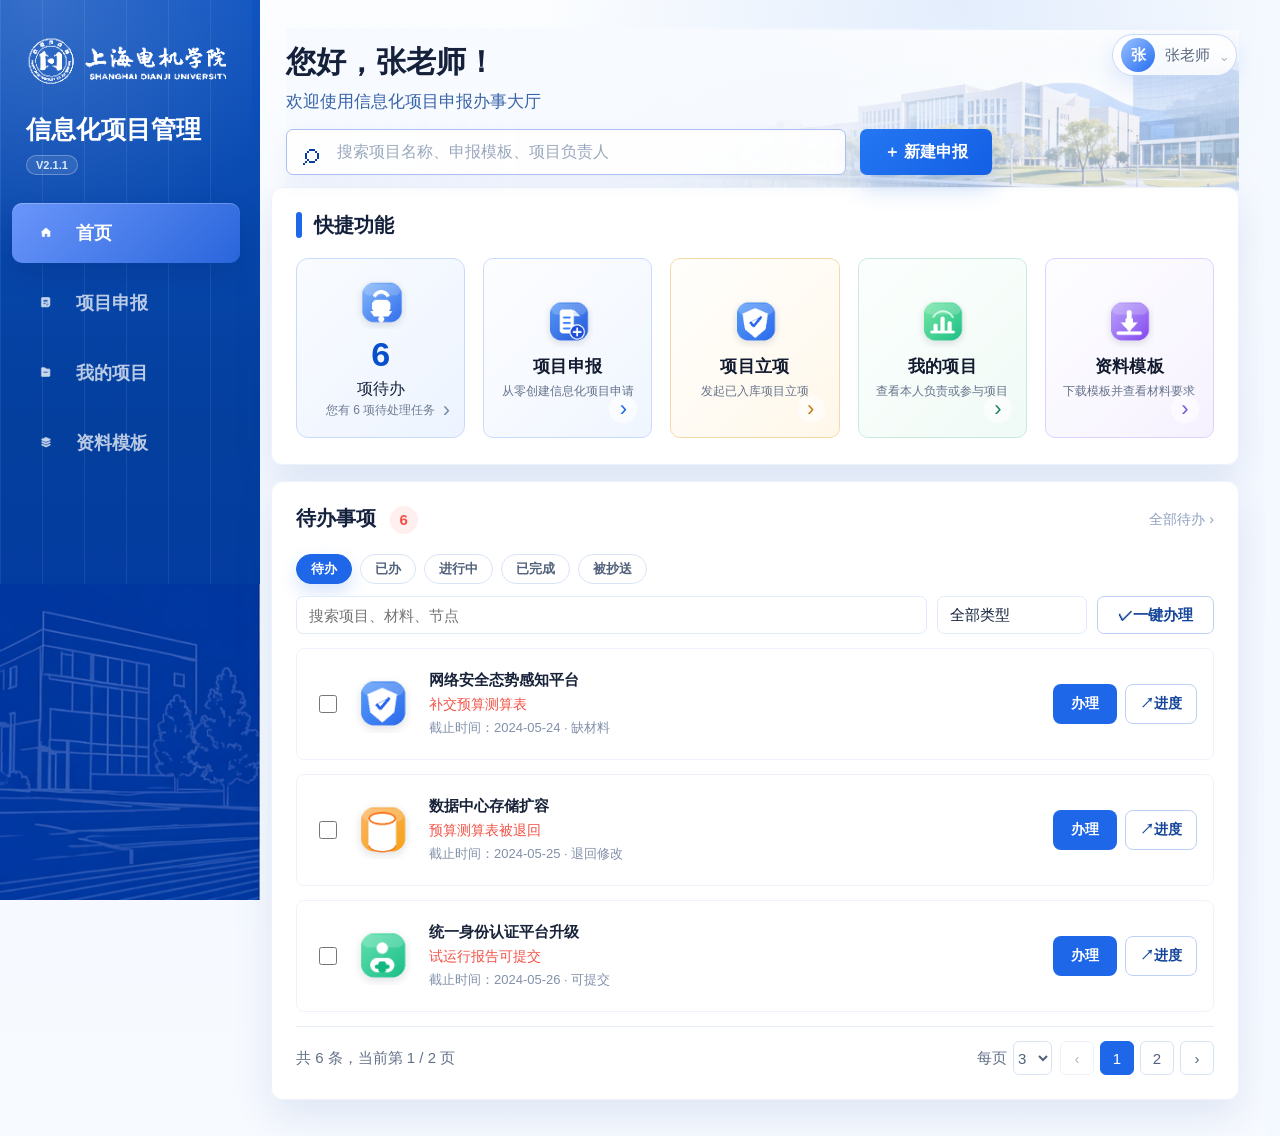
==== commit dfb6dfd4: "实现预算阈值条件流程" ====
--- a/信息化项目预算与流程管理/前端页面重设计原型/index.html
+++ b/信息化项目预算与流程管理/前端页面重设计原型/index.html
@@ -4,8 +4,8 @@
     <meta charset="UTF-8" />
     <meta name="viewport" content="width=device-width, initial-scale=1.0" />
     <title>信息化项目预算与流程管理系统</title>
-    <meta name="prototype-version" content="V2.1.0" />
-    <link rel="stylesheet" href="./styles.css?v=20260716-v210-meeting" />
+    <meta name="prototype-version" content="V2.1.1" />
+    <link rel="stylesheet" href="./styles.css?v=20260720-v211-flow" />
   </head>
   <body data-mode="applicant" data-screen="portal">
     <div class="app">
@@ -17,7 +17,7 @@
           <span id="navEyebrow">办事大厅</span>
           <strong>信息化项目管理</strong>
           <small id="navTitle">办事大厅</small>
-          <em class="version-pill">V2.1.0</em>
+          <em class="version-pill">V2.1.1</em>
         </div>
 
         <nav class="nav-list applicant-nav">
@@ -712,7 +712,7 @@
                   <label><span>申报部门</span><input value="信息化办公室" /></label>
                   <label><span>归口部门</span><input value="信息化办公室" /></label>
                   <label><span>建设类型</span><input value="软件平台" /></label>
-                  <label><span>申报预算</span><input value="420000 元" /></label>
+                  <label><span>申报预算</span><input id="initiationBudgetAmount" value="420000 元" /></label>
                   <label><span>经费编号</span><select><option>XXH-2026-01</option><option>AQZL-2026-02</option><option>JCSS-2026-04</option></select></label>
                   <label><span>经费名称</span><input value="2026 年信息化建设专项" /></label>
                   <label><span>立项金额</span><input value="420000 元" /></label>
@@ -747,6 +747,7 @@
                 </div>
               </div>
             </section>
+            <div id="initiationInheritedExtra" aria-label="前序环节信息"></div>
             <section class="wizard-pane is-active process-upload-pane" id="initiationProcessPane">
               <div class="panel-head compact-head application-section-head"><h2 id="initiationProcessTitle">立项材料</h2><button class="application-section-collapse" type="button" aria-label="收起当前环节材料">⌃</button></div>
               <div class="application-section-body">
--- a/信息化项目预算与流程管理/前端页面重设计原型/styles.css
+++ b/信息化项目预算与流程管理/前端页面重设计原型/styles.css
@@ -8535,6 +8535,91 @@
   line-height: 1.7;
 }
 
+.application-branch-review {
+  display: block;
+}
+
+.application-branch-file {
+  display: grid;
+  grid-template-columns: minmax(0, 1fr) auto auto;
+  align-items: center;
+  gap: 8px;
+  margin-top: 12px;
+  padding-top: 10px;
+  border-top: 1px solid #e6edf7;
+}
+
+.application-branch-file span {
+  min-width: 0;
+  color: #1c2d4b;
+  font-weight: 700;
+}
+
+.application-branch-file em {
+  color: #ad7b16;
+  font-size: 12px;
+  font-style: normal;
+}
+
+.application-branch-file button,
+.application-branch-conclusion select {
+  min-height: 30px;
+  padding: 0 10px;
+  border: 1px solid #b9d6ff;
+  border-radius: 5px;
+  background: #eff7ff;
+  color: #156bd8;
+  font-size: 12px;
+  font-weight: 800;
+}
+
+.application-branch-conclusion {
+  display: grid;
+  grid-template-columns: 86px minmax(160px, 240px);
+  align-items: center;
+  gap: 8px;
+  margin-top: 10px;
+  color: #53627c;
+  font-size: 12px;
+}
+
+.application-branch-conclusion select {
+  width: 100%;
+  background: #fff;
+  color: #243653;
+}
+
+.process-decision-panel {
+  margin-top: 12px;
+  padding: 12px;
+  border: 1px solid #dbe7f8;
+  border-radius: 8px;
+  background: #f8fbff;
+}
+
+.process-decision-panel h4 {
+  margin: 0 0 10px;
+  color: #12315e;
+  font-size: 13px;
+}
+
+.process-decision-panel p {
+  margin: 10px 0 0;
+  color: #63718a;
+  font-size: 12px;
+  line-height: 1.6;
+}
+
+.application-flow-step.is-skipped b {
+  border-color: #cbd5e3;
+  background: #eef2f7;
+  color: #8491a5;
+}
+
+.application-flow-step.is-skipped span {
+  color: #8491a5;
+}
+
 .process-extra-card {
   border: 1px solid #d7e5fb;
   border-radius: 8px;
@@ -8547,10 +8632,42 @@
   margin-top: 10px;
 }
 
-.process-history-stack {
+#initiationInheritedExtra {
   display: grid;
   gap: 8px;
-  margin: 0 0 12px;
+  margin-top: 12px;
+}
+
+.process-history-section {
+  margin-top: 0;
+  padding: 0 14px;
+}
+
+.process-history-section summary {
+  list-style: none;
+}
+
+.process-history-section summary::-webkit-details-marker {
+  display: none;
+}
+
+.process-history-section summary::before {
+  content: "＋";
+  display: inline-flex;
+  width: 18px;
+  color: #1d67e8;
+  font-size: 14px;
+}
+
+.process-history-section[open] summary::before {
+  content: "－";
+}
+
+.process-history-section summary,
+.process-history-section .process-history-fields,
+.process-history-section .process-history-files {
+  margin-left: 0;
+  margin-right: 0;
 }
 
 .process-history-card {
@@ -8560,10 +8677,10 @@
   padding: 0 12px;
 }
 
-.process-history-card summary {
+.process-history-section summary {
   display: flex;
   align-items: center;
-  justify-content: space-between;
+  justify-content: flex-start;
   gap: 12px;
   cursor: pointer;
   padding: 10px 0;
@@ -8572,24 +8689,32 @@
   font-weight: 800;
 }
 
-.process-history-card summary b {
+.process-history-section > summary > span {
+  flex: 1;
+}
+
+.process-history-section > summary > b {
+  margin-left: auto;
+}
+
+.process-history-section summary b {
   color: #1d67e8;
   font-size: 12px;
 }
 
-.process-history-card[open] summary b {
+.process-history-section[open] summary b {
   color: #64748b;
 }
 
-.process-history-card[open] summary b::before {
+.process-history-section[open] summary b::before {
   content: "收起";
 }
 
-.process-history-card[open] summary b {
+.process-history-section[open] summary b {
   font-size: 0;
 }
 
-.process-history-card[open] summary b::before {
+.process-history-section[open] summary b::before {
   font-size: 12px;
 }
 
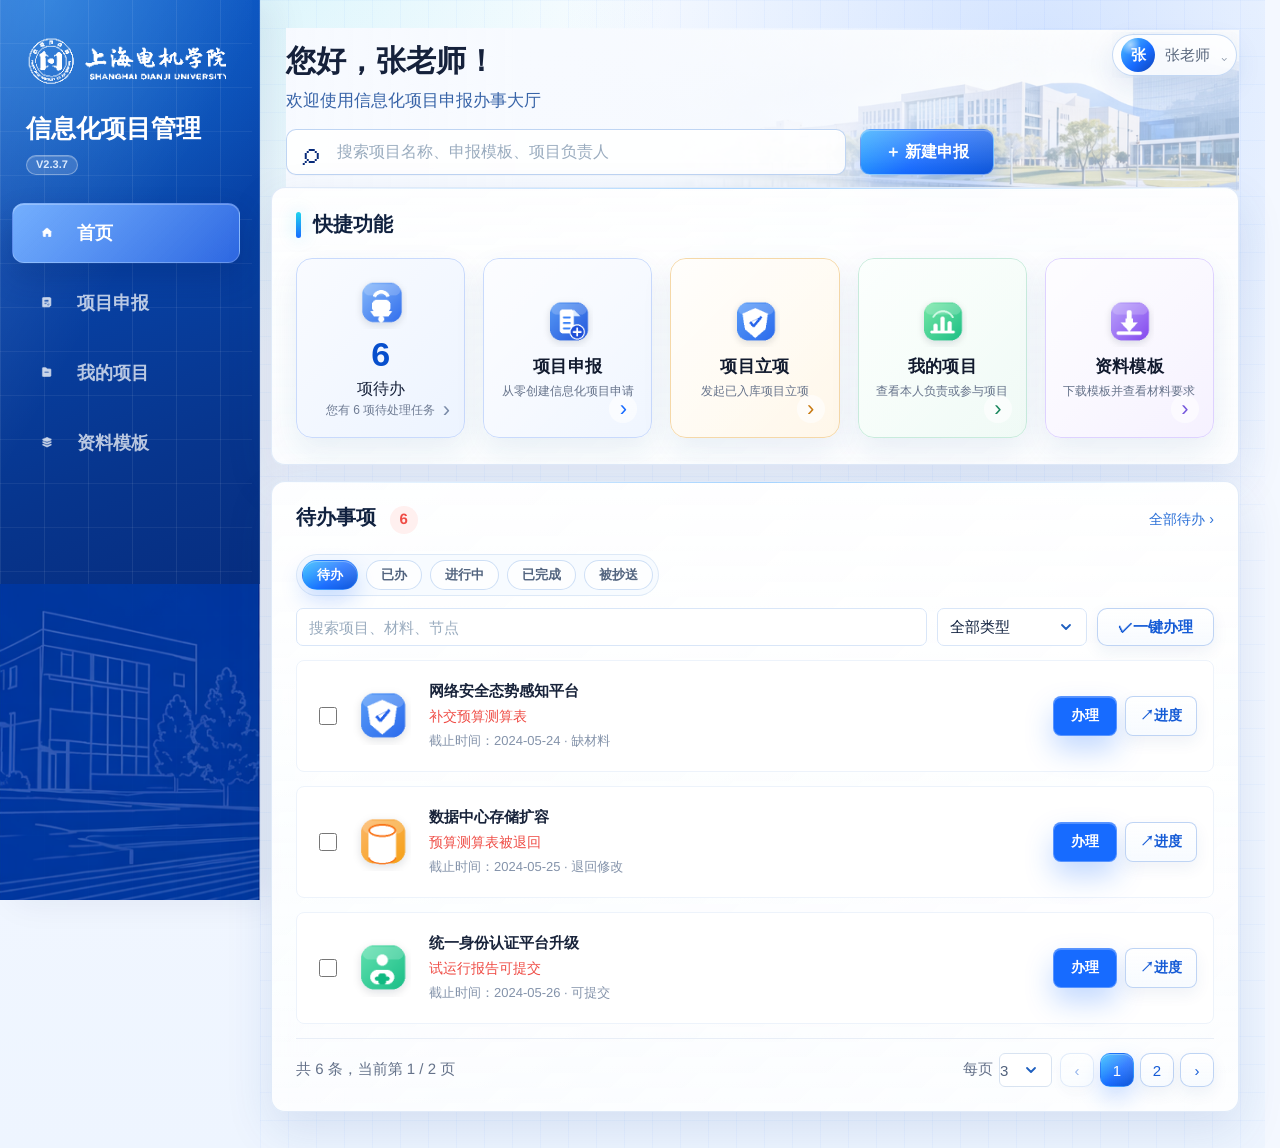
==== commit 4d2b2d34: "Polish project workflow prototype UI" ====
--- a/信息化项目预算与流程管理/前端页面重设计原型/index.html
+++ b/信息化项目预算与流程管理/前端页面重设计原型/index.html
@@ -4,8 +4,9 @@
     <meta charset="UTF-8" />
     <meta name="viewport" content="width=device-width, initial-scale=1.0" />
     <title>信息化项目预算与流程管理系统</title>
-    <meta name="prototype-version" content="V2.1.1" />
-    <link rel="stylesheet" href="./styles.css?v=20260720-v211-flow" />
+    <meta name="prototype-version" content="V2.3.7" />
+    <link rel="icon" href="data:image/svg+xml,%3Csvg xmlns='http://www.w3.org/2000/svg' viewBox='0 0 64 64'%3E%3Crect width='64' height='64' rx='14' fill='%23176bff'/%3E%3Cpath d='M18 34h28M22 24h20M22 44h14' stroke='white' stroke-width='5' stroke-linecap='round'/%3E%3C/svg%3E" />
+    <link rel="stylesheet" href="./styles.css?v=20260724-v238-table-alignment" />
   </head>
   <body data-mode="applicant" data-screen="portal">
     <div class="app">
@@ -17,7 +18,7 @@
           <span id="navEyebrow">办事大厅</span>
           <strong>信息化项目管理</strong>
           <small id="navTitle">办事大厅</small>
-          <em class="version-pill">V2.1.1</em>
+          <em class="version-pill">V2.3.7</em>
         </div>
 
         <nav class="nav-list applicant-nav">
@@ -214,8 +215,8 @@
                   <img src="./assets/icon-calendar.png" alt="" />
                   <div>
                     <span>材料通知</span>
-                    <strong>申报材料模板与预算口径已更新</strong>
-                    <p>项目申报书、预算测算表、采购论证和归档清单已按新口径发布。</p>
+                    <strong>申报材料模板与预算已更新</strong>
+                    <p>项目申报书、预算测算表、采购论证和归档清单已按新发布。</p>
                   </div>
                   <time>06-28<b class="notice-state read">已读</b></time>
                 </article>
@@ -268,7 +269,7 @@
           <section class="panel notice-center-panel">
             <div class="panel-head">
               <h2>通知公告 <span>12</span></h2>
-              <button class="ghost-btn" type="button" data-action="readNotice">发布口径</button>
+              <button class="ghost-btn" type="button" data-action="readNotice">发布</button>
             </div>
             <div class="notice-center-filters">
               <label><span>关键词</span><input type="search" placeholder="通知标题、材料名称、项目节点" /></label>
@@ -293,8 +294,8 @@
                 <img src="./assets/icon-calendar.png" alt="" />
                 <div>
                   <span>材料通知</span>
-                  <strong>申报材料模板与预算口径已更新</strong>
-                  <p>项目申报书、预算测算表、采购论证和归档清单已按新口径发布。</p>
+                  <strong>申报材料模板与预算已更新</strong>
+                  <p>项目申报书、预算测算表、采购论证和归档清单已按新发布。</p>
                 </div>
                 <time>2026-06-28</time>
                 <b class="notice-state read">已读</b>
@@ -341,7 +342,7 @@
             <div class="todo-center-filters">
               <label><span>关键词</span><input type="search" placeholder="项目名称、材料名称、节点" /></label>
               <label><span>待办类型</span><select><option>全部</option><option>补交材料</option><option>退回修改</option><option>验收申请</option></select></label>
-              <label><span>截止时间</span><select><option>全部</option><option>今日到期</option><option>7 天内</option><option>已逾期</option></select></label>
+              <label><span>截止时间</span><input type="date" value="2026-07-08" /></label>
               <label><span>处理状态</span><select><option>未处理</option><option>已处理</option></select></label>
               <button class="primary-btn" type="button" data-action="searchList">查询</button>
             </div>
@@ -424,7 +425,7 @@
                 <label><span>申报部门</span><input type="search" placeholder="输入部门" /></label>
                 <label><span>申报人</span><input type="search" placeholder="输入姓名" /></label>
                 <label><span>申报时间</span><input type="text" placeholder="开始日期 ~ 结束日期" /></label>
-                <label><span>当前阶段</span><select><option>全部</option><option>申报</option><option>立项</option><option>采购</option><option>实施</option><option>试运行</option><option>验收</option><option>退履约保金</option><option>归档</option></select></label>
+                <label><span>当前阶段</span><select><option>全部</option><option>申报</option><option>立项</option><option>采购</option><option>实施</option><option>试运行</option><option>验收</option><option>市级验收</option><option>退履约保金</option><option>归档</option></select></label>
                 <label><span>材料状态</span><select><option>全部</option><option>缺材料</option><option>已齐</option><option>待确认</option></select></label>
               </div>
               <div class="progress-query-actions">
@@ -505,7 +506,7 @@
                     <span>退履约保金</span>
                     <span>归档</span>
                   </div>
-                  <p>预算测算表被退回，需要按年度口径补充资金来源。</p>
+                  <p>预算测算表被退回，需要按年度补充资金来源。</p>
                 </div>
                 <div class="progress-project-side">
                   <span class="status amber">退回修改</span>
@@ -570,6 +571,7 @@
               <button type="button" data-action="applicationStatusFilter" data-application-status="submitted">已提交 3</button>
               <button type="button" data-action="applicationStatusFilter" data-application-status="returned">退回修改 1</button>
               <button type="button" data-action="applicationStatusFilter" data-application-status="stored">已入库 2</button>
+              <button type="button" data-action="applicationStatusFilter" data-application-status="linked">已出库 1</button>
               <span class="application-summary-actions">
                 <button class="ghost-btn" type="button" data-action="exportReport">导出</button>
                 <button class="primary-btn" type="button" data-action="openApplicationForm" data-application-mode="new">＋ 新增申报</button>
@@ -578,7 +580,7 @@
             <div class="admin-table application-table application-list-table">
               <div class="admin-table-row admin-table-head"><span>申报编号</span><span>项目名称</span><span>申报部门</span><span>项目类型</span><span>申报日期</span><span>申报状态</span><span>入库状态</span><span>入库编号</span><span>操作</span></div>
               <div class="admin-table-row" data-application-status="submitted"><span>SB2026001</span><strong>网络安全态势感知平台</strong><span>信息化办公室</span><span>网络安全</span><span>2026-06-20</span><span><b class="admin-badge blue">已提交</b></span><span><b class="admin-badge">未入库</b></span><span>-</span><span class="row-actions"><button type="button" data-action="editApplication">编辑</button><button type="button" data-action="applicationDetail">详情</button><button type="button" data-action="removeRepeatRow">删除</button></span></div>
-              <div class="admin-table-row" data-application-status="stored"><span>SB2026002</span><strong>统一身份认证平台升级</strong><span>信息化办公室</span><span>软件平台</span><span>2026-05-18</span><span><b class="admin-badge green">已入库</b></span><span><b class="admin-badge green">已入库</b></span><span>XXH2026002</span><span class="row-actions"><button type="button" data-action="editApplication">编辑</button><button type="button" data-action="applicationDetail">详情</button><button type="button" data-action="removeRepeatRow">删除</button></span></div>
+              <div class="admin-table-row" data-application-status="stored linked"><span>SB2026002</span><strong>统一身份认证平台升级</strong><span>信息化办公室</span><span>软件平台</span><span>2026-05-18</span><span><b class="admin-badge green">已入库</b></span><span><b class="admin-badge green">已出库</b></span><span>XXH2026002</span><span class="row-actions"><button type="button" data-action="editApplication">编辑</button><button type="button" data-action="applicationDetail">详情</button><button type="button" data-action="removeRepeatRow">删除</button></span></div>
               <div class="admin-table-row" data-application-status="returned"><span>SB2026003</span><strong>数据备份与容灾扩容</strong><span>网络中心</span><span>硬件设备</span><span>2026-06-12</span><span><b class="admin-badge amber">退回修改</b></span><span><b class="admin-badge">未入库</b></span><span>-</span><span class="row-actions"><button type="button" data-action="editApplication">编辑</button><button type="button" data-action="applicationDetail">详情</button><button type="button" data-action="removeRepeatRow">删除</button></span></div>
               <div class="admin-table-row" data-application-status="draft"><span>SB2026004</span><strong>一站式网上办事大厅扩展</strong><span>教务处</span><span>软件平台</span><span>2026-06-08</span><span><b class="admin-badge">草稿</b></span><span><b class="admin-badge">未入库</b></span><span>-</span><span class="row-actions"><button type="button" data-action="editApplication">编辑</button><button type="button" data-action="applicationDetail">详情</button><button type="button" data-action="removeRepeatRow">删除</button></span></div>
             </div>
@@ -588,68 +590,66 @@
 
         <section class="screen" id="applicationFormPage">
           <section class="panel form-panel single-page-application application-form-panel" id="applicationFormPanel">
-            <div class="application-page-toolbar">
-              <button class="ghost-btn" type="button" data-action="backToApplicationList">← 返回申报列表</button>
-            </div>
-
-            <section class="application-flow-card" aria-label="申报流程节点">
-              <div class="application-flow-head">
-                <div><span>流程节点</span></div>
-                <em id="applicationFlowCurrent">当前：申请人申报</em>
-              </div>
-              <div class="application-flow-track" id="applicationFlowTrack">
-                <div class="application-flow-step is-current" data-application-stage="0"><b>1</b><span>申请人申报</span></div>
-                <div class="application-flow-step" data-application-stage="1"><b>2</b><span>所在部门审核</span></div>
-                <div class="application-flow-step" data-application-stage="2"><b>3</b><span>信息中心审核</span></div>
-                <div class="application-flow-step" data-application-stage="3"><b>4</b><span>是否入库</span></div>
-              </div>
+            <section class="process-form-header process-form-header-application">
+              <div class="process-form-hero">
+                <div class="process-form-copy">
+                  <h1>项目申报</h1>
+                  <p class="process-form-serial">流水号：SB2026001</p>
+                </div>
+                <div class="process-form-meta">
+                  <button class="ghost-btn" type="button" data-action="backToApplicationList">返回</button>
+                </div>
+              </div>
+
+              <section class="application-flow-card" aria-label="申报流程节点">
+                <div class="application-flow-head">
+                  <div></div>
+                  <em id="applicationFlowCurrent" class="is-hidden">项目申报</em>
+                </div>
+                <div class="application-flow-track" id="applicationFlowTrack">
+                  <div class="application-flow-step is-current" data-application-stage="0"><b>1</b><span>项目申报</span></div>
+                  <div class="application-flow-step" data-application-stage="1"><b>2</b><span>网信办审核</span></div>
+                  <div class="application-flow-step" data-application-stage="2"><b>3</b><span>校级审核</span></div>
+                  <div class="application-flow-step" data-application-stage="3"><b>4</b><span>进入项目库</span></div>
+                </div>
+              </section>
             </section>
 
             <section class="wizard-pane is-active" data-wizard-panel="0">
-              <div class="panel-head compact-head application-section-head"><h2>基础信息</h2><button class="application-section-collapse" type="button" aria-label="收起基础信息">⌃</button></div>
+              <div class="panel-head compact-head application-section-head"><h2>项目信息</h2><button class="application-section-collapse" type="button" aria-label="收起项目信息">⌃</button></div>
               <div class="application-section-body">
                 <div class="form-grid form-grid-3 application-form-fields">
                   <label><span>* 项目名称</span><input value="网络安全态势感知平台" /></label>
                   <label><span>* 申报部门</span><select><option>信息化办公室</option><option>教务处</option><option>图文信息中心</option></select></label>
                   <label><span>* 归口部门</span><select><option>信息化办公室</option><option>网络中心</option></select></label>
                   <label><span>建设类型</span><select><option>软件平台</option><option>硬件设备</option><option>网络安全</option><option>集成服务</option></select></label>
-                  <label class="multi-select-field" data-multi-select="useDepartment">
-                    <span>使用部门</span>
-                    <button class="multi-select-trigger" type="button" data-action="toggleUseDepartmentSelect" aria-expanded="false">全校</button>
-                    <div class="multi-select-menu" role="group" aria-label="选择使用部门">
-                      <label><input type="checkbox" value="全校" checked /> 全校</label>
-                      <label><input type="checkbox" value="信息化办公室" /> 信息化办公室</label>
-                      <label><input type="checkbox" value="教务处" /> 教务处</label>
-                      <label><input type="checkbox" value="网络中心" /> 网络中心</label>
-                      <label><input type="checkbox" value="图文信息中心" /> 图文信息中心</label>
-                    </div>
-                  </label>
+                  <label><span>使用部门</span><select><option>全校</option><option>信息化办公室</option><option>教务处</option><option>网络中心</option><option>图文信息中心</option></select></label>
                   <label><span>申报人</span><input value="张老师" /></label>
                 </div>
               </div>
             </section>
 
             <section class="wizard-pane is-active application-budget-pane" data-wizard-panel="2">
-              <div class="panel-head compact-head application-section-head"><h2>申报预算口径</h2><button class="application-section-collapse" type="button" aria-label="收起申报预算口径">⌃</button></div>
+              <div class="panel-head compact-head application-section-head"><h2>申报预算</h2><button class="application-section-collapse" type="button" aria-label="收起申报预算">⌃</button></div>
               <div class="application-section-body">
                 <div class="form-grid form-grid-3 application-form-fields">
-                  <label><span>* 申报预算（元）</span><input value="860000" /></label>
+                  <label><span>* 申报预算（元）</span><input id="applicationBudgetInput" value="860000" /></label>
+                  <label><span>* 预算年度</span><select><option>2026</option><option>2027</option><option>2026-2027</option></select></label>
                   <label><span>经费来源</span><select><option>信息化建设专项</option><option>网络安全与数据治理</option><option>基础设施更新预算</option><option>部门自筹</option><option>待确认</option></select></label>
-                  <label><span>费用说明</span><input value="包含平台授权、实施服务和日志接入" /></label>
-                </div>
+                  <label class="application-expense-note"><span>费用说明</span><textarea></textarea></label>
+                </div>
+                <p class="application-budget-hint is-hidden" id="applicationBudgetHint"></p>
               </div>
             </section>
 
             <section class="wizard-pane is-active" data-wizard-panel="3">
               <div class="panel-head compact-head application-section-head"><h2>申报材料</h2><button class="application-section-collapse" type="button" aria-label="收起申报材料">⌃</button></div>
               <div class="application-section-body">
-                <div class="mini-head attachment-head"><h3>申报材料</h3></div>
                 <div class="attachment-check-table application-upload-table" id="applicationAttachmentTable">
-                  <div><span>附件名称</span><span>材料清单</span><span>是否必填</span><span>当前状态</span><span>操作</span></div>
-                  <div><strong>项目申报书</strong><span>项目基本情况、建设目标、预算测算</span><span>必填</span><em>已上传</em><span class="attach-actions"><button type="button" data-action="uploadProjectAttachment">重新上传</button><button type="button" data-action="previewMaterial">查看</button><button type="button" data-action="removeAttachment">删除</button></span></div>
-                  <div><strong>预算测算表</strong><span>测算依据、费用构成、经费来源说明</span><span>按需</span><em>已上传</em><span class="attach-actions"><button type="button" data-action="uploadProjectAttachment">重新上传</button><button type="button" data-action="previewMaterial">查看</button><button type="button" data-action="removeAttachment">删除</button></span></div>
-                  <div><strong>现状问题说明</strong><span>业务现状、问题说明、参考材料</span><span>选填</span><em>已上传</em><span class="attach-actions"><button type="button" data-action="uploadProjectAttachment">重新上传</button><button type="button" data-action="previewMaterial">查看</button><button type="button" data-action="removeAttachment">删除</button></span></div>
-                  <div><strong>其他附件</strong><span>补充说明、截图、佐证材料</span><span>选填</span><em>可多选</em><span class="attach-actions"><button type="button" data-action="uploadProjectAttachment">＋ 添加附件</button></span></div>
+                  <div><span>附件名称</span><span>已传附件</span><span>是否必填</span><span>当前状态</span><span>操作</span></div>
+                  <div><strong>项目申报书</strong><span class="uploaded-attachment-list"><a href="javascript:void(0)" data-action="previewMaterial">信息化项目申报书.pdf</a></span><span>必填</span><em>已上传 1 个</em><span class="attach-actions"><button type="button" data-action="uploadProjectAttachment">重新上传</button><button type="button" data-action="previewMaterial">查看</button><button type="button" data-action="removeAttachment">删除</button></span></div>
+                  <div><strong>预算测算表</strong><span class="uploaded-attachment-list"><a href="javascript:void(0)" data-action="previewMaterial">预算测算明细表.xlsx</a></span><span>按需</span><em>已上传 1 个</em><span class="attach-actions"><button type="button" data-action="uploadProjectAttachment">重新上传</button><button type="button" data-action="previewMaterial">查看</button><button type="button" data-action="removeAttachment">删除</button></span></div>
+                  <div><strong>现状问题说明</strong><span class="uploaded-attachment-list"><a href="javascript:void(0)" data-action="previewMaterial">现状问题说明.docx</a></span><span>选填</span><em>已上传 1 个</em><span class="attach-actions"><button type="button" data-action="uploadProjectAttachment">重新上传</button><button type="button" data-action="previewMaterial">查看</button><button type="button" data-action="removeAttachment">删除</button></span></div>
                 </div>
               </div>
             </section>
@@ -662,67 +662,82 @@
             </section>
 
             <section class="wizard-pane is-active application-approval-pane" id="applicationApprovalPane">
-              <div class="panel-head compact-head application-section-head"><h2>审批处理</h2><button class="application-section-collapse" type="button" aria-label="收起审批处理">⌃</button></div>
+              <div class="panel-head compact-head application-section-head"><h2>网信办审核</h2><button class="application-section-collapse" type="button" aria-label="收起网信办审核">⌃</button></div>
               <div class="application-section-body">
                 <div class="approval-panel">
-                  <label><span>处理意见</span><textarea id="applicationApprovalOpinion" placeholder="请输入审批意见">材料完整，建议进入下一环节。</textarea></label>
+                  <label class="application-approval-opinion-label"><span>处理意见</span><textarea id="applicationApprovalOpinion" placeholder="请输入审批意见">材料完整，建议进入下一环节。</textarea></label>
                 </div>
               </div>
             </section>
 
             <div class="wizard-actions">
-              <button class="ghost-btn" type="button" data-action="saveDraft" id="applicationSaveDraft">保存草稿</button>
+              <button class="ghost-btn" type="button" data-action="saveDraft" id="applicationSaveDraft">保存</button>
               <button class="ghost-btn application-decision-btn is-hidden" type="button" id="applicationReturnBtn" data-action="advanceApplicationFlow" data-decision-submit="return">退回修改</button>
               <button class="ghost-btn application-decision-btn is-hidden" type="button" id="applicationRejectBtn" data-action="advanceApplicationFlow" data-decision-submit="reject">不同意</button>
-              <button class="primary-btn" type="button" id="applicationFlowSubmit" data-action="advanceApplicationFlow">确认提交</button>
+              <button class="primary-btn" type="button" id="applicationFlowSubmit" data-action="advanceApplicationFlow">提交</button>
             </div>
           </section>
         </section>
 
         <section class="screen" id="initiationFormPage">
           <section class="panel form-panel single-page-application application-form-panel initiation-form-panel" id="initiationFormPanel">
-            <div class="application-page-toolbar">
+            <div class="process-form-toolbar">
               <button class="ghost-btn" type="button" data-action="backToMyProjects">← 返回我的项目</button>
             </div>
-            <section class="application-flow-card" aria-label="立项流程节点">
-              <div class="application-flow-head">
-                <div><span>流程节点</span></div>
-                <em id="initiationFlowCurrent">当前：立项</em>
-              </div>
-              <div class="application-flow-track initiation-flow-track">
-                <div class="application-flow-step is-current" data-initiation-stage="0"><b>1</b><span>立项</span></div>
-                <div class="application-flow-step" data-initiation-stage="1"><b>2</b><span>采购</span></div>
-                <div class="application-flow-step" data-initiation-stage="2"><b>3</b><span>实施</span></div>
-                <div class="application-flow-step" data-initiation-stage="3"><b>4</b><span>试运行</span></div>
-                <div class="application-flow-step" data-initiation-stage="4"><b>5</b><span>验收</span></div>
-                <div class="application-flow-step" data-initiation-stage="5"><b>6</b><span>退履约保金</span></div>
-                <div class="application-flow-step" data-initiation-stage="6"><b>7</b><span>归档</span></div>
-              </div>
-            </section>
-            <section class="wizard-pane is-active">
+            <section class="process-form-header process-form-header-initiation">
+              <div class="process-form-hero">
+                <div class="process-form-copy">
+                  <h1>项目立项申请</h1>
+                  <p>关联入库项目，维护立项、采购、实施、试运行、验收、退履约保金与归档材料。</p>
+                </div>
+                <div class="process-form-meta">
+                  <strong>流水号：LX2026002</strong>
+                </div>
+              </div>
+
+              <section class="application-flow-card" aria-label="立项流程节点">
+                <div class="application-flow-head">
+                  <div></div>
+                  <em id="initiationFlowCurrent" class="is-hidden">立项</em>
+                </div>
+                <div class="application-flow-track initiation-flow-track">
+                  <div class="application-flow-step is-current" data-initiation-stage="0"><b>1</b><span>立项</span></div>
+                  <div class="application-flow-step" data-initiation-stage="1"><b>2</b><span>采购</span></div>
+                  <div class="application-flow-step" data-initiation-stage="2"><b>3</b><span>实施</span></div>
+                  <div class="application-flow-step" data-initiation-stage="3"><b>4</b><span>试运行</span></div>
+                  <div class="application-flow-step" data-initiation-stage="4"><b>5</b><span>验收</span></div>
+                  <div class="application-flow-step" data-initiation-stage="5"><b>6</b><span>退履约保金</span></div>
+                  <div class="application-flow-step" data-initiation-stage="6"><b>7</b><span>归档</span></div>
+                </div>
+              </section>
+            </section>
+            <div class="initiation-stage-group-head initiation-root-group" id="initiationRootGroupHead" role="button" tabindex="0" aria-expanded="true"><strong>立项</strong><button class="initiation-stage-group-toggle" type="button" aria-label="收起立项">⌃</button></div>
+            <section class="wizard-pane is-active initiation-root-item">
               <div class="panel-head compact-head application-section-head"><h2>立项基础信息</h2><button class="application-section-collapse" type="button" aria-label="收起立项基础信息">⌃</button></div>
               <div class="application-section-body">
                 <div class="form-grid form-grid-3">
-                  <label><span>是否选择已入库项目</span><select id="initiationUseLibrary"><option value="yes">是，关联申报库项目</option><option value="no">否，手工填写立项信息</option></select></label>
-                  <label class="initiation-linked-field"><span>* 关联申报项目</span><select><option>统一身份认证平台升级</option><option>日志审计平台建设</option><option>网络安全态势感知平台</option></select></label>
-                  <label class="initiation-free-field is-hidden"><span>* 项目来源说明</span><input value="非申报库项目，线下确认后补录立项" /></label>
-                  <label><span>项目库编号</span><input value="RK2026002" disabled /></label>
-                  <label><span>关联状态</span><input id="initiationProjectStatus" value="已入库，可发起立项" disabled /></label>
-                  <label><span>项目名称</span><input value="统一身份认证平台升级" /></label>
-                  <label><span>申报部门</span><input value="信息化办公室" /></label>
-                  <label><span>归口部门</span><input value="信息化办公室" /></label>
-                  <label><span>建设类型</span><input value="软件平台" /></label>
-                  <label><span>申报预算</span><input id="initiationBudgetAmount" value="420000 元" /></label>
-                  <label><span>经费编号</span><select><option>XXH-2026-01</option><option>AQZL-2026-02</option><option>JCSS-2026-04</option></select></label>
-                  <label><span>经费名称</span><input value="2026 年信息化建设专项" /></label>
-                  <label><span>立项金额</span><input value="420000 元" /></label>
-                  <label><span>采购方式</span><select><option>校内论证后采购</option><option>公开招标</option><option>单一来源</option><option>框架协议</option></select></label>
-                  <label><span>立项方式</span><select><option>申报库转立项</option><option>直接立项</option><option>补录立项</option></select></label>
-                  <label><span>项目优先级</span><select><option>普通</option><option>重点</option><option>紧急</option></select></label>
-                </div>
-              </div>
-            </section>
-            <section class="wizard-pane is-active">
+                  <label><span>* 是否选择已入库项目</span><span class="inline-radio-group"><label><input type="radio" name="initiationUseLibrary" value="yes" checked /> 是</label><label><input type="radio" name="initiationUseLibrary" value="no" /> 否</label></span></label>
+                  <label><span>* 是否有资产</span><select><option>无</option><option>有固定资产</option><option>有无形资产</option></select></label>
+                  <label class="initiation-linked-field initiation-library-field"><span>* 入库项目名称</span><div class="multi-project-select is-open" id="initiationLibraryMultiSelect"><div class="multi-project-control"><div class="multi-project-tags" data-library-selected-tags></div><input type="search" placeholder="搜索项目名称 / 编号 / 部门" data-library-search /><button type="button" data-action="toggleLibraryProjectSelect" aria-label="展开入库项目候选">⌄</button></div><div class="multi-project-dropdown" data-library-options></div></div></label>
+                  <label><span>* 项目编号</span><input id="initiationProjectCodes" value="XXH2026002" disabled /></label>
+                  <label><span>* 关联状态</span><input id="initiationProjectStatus" value="已入库，可发起立项" disabled /></label>
+                  <label><span>* 项目名称</span><input id="initiationProjectNames" value="统一身份认证平台升级" /></label>
+                  <label><span>* 申报部门</span><input id="initiationProjectDepartments" value="信息化办公室" /></label>
+                  <label><span>* 归口部门</span><input value="信息化办公室" /></label>
+                  <label><span>* 建设类型</span><input value="软件平台" /></label>
+                  <label><span>* 立项金额</span><input id="initiationBudgetAmount" value="420000 元" /></label>
+                  <label class="budget-multi-field"><span>* 预算名称</span><div class="multi-project-select budget-name-multi-select"><div class="multi-project-control"><div class="multi-project-tags"><button type="button" class="multi-project-tag"><span>2026 年信息化建设专项</span><i aria-hidden="true">×</i></button><button type="button" class="multi-project-tag"><span>网络安全与数据治理</span><i aria-hidden="true">×</i></button></div><input type="search" placeholder="选择预算名称" /><button type="button" data-action="toggleBudgetNameSelect" aria-label="展开预算候选">⌄</button></div><div class="multi-project-dropdown"><label class="multi-project-option is-selected"><input type="checkbox" checked /><span><strong>2026 年信息化建设专项</strong><em>XXH-2026-01 · 信息化办公室</em></span><small>420 万</small></label><label class="multi-project-option is-selected"><input type="checkbox" checked /><span><strong>网络安全与数据治理</strong><em>AQZL-2026-02 · 网络中心</em></span><small>180 万</small></label><label class="multi-project-option"><input type="checkbox" /><span><strong>校园基础设施更新预算</strong><em>JCSS-2026-03 · 后勤处</em></span><small>300 万</small></label></div></div></label>
+                  <label><span>* 预算编号</span><input value="XXH-2026-01、AQZL-2026-02" /></label>
+                  <label class="is-hidden"><span>金额分支</span><select id="initiationAmountLevelSelect"><option value="expert">10 万及以上，专家验收</option><option value="self">10 万以下，自行验收</option></select></label>
+                  <label class="is-hidden"><span>采购方式</span><select><option>校内论证后采购</option><option>公开招标</option><option>单一来源</option><option>框架协议</option></select></label>
+                  <label><span>* 是否市级数字化项目</span><select id="initiationCityProjectSelect"><option value="no">否</option><option value="yes">是</option></select></label>
+                  <label class="is-hidden"><span>* 是否有履约保证金</span><select id="initiationDepositBaseSelect"><option value="yes">是</option><option value="no">否</option></select></label>
+                  <label class="is-hidden"><span>立项方式</span><select><option>申报库转立项</option><option>直接立项</option><option>补录立项</option></select></label>
+                  <label><span>* 项目优先级</span><select><option>普通</option><option>重点</option><option>紧急</option></select></label>
+                </div>
+              </div>
+            </section>
+            <section class="wizard-pane is-active initiation-root-item">
               <div class="panel-head compact-head application-section-head"><h2>立项团队成员</h2><div class="application-summary-actions"><button class="ghost-btn" type="button" data-action="downloadTemplate">模板导入</button><button class="ghost-btn" type="button" data-action="addTeamRole">新增成员</button><button class="application-section-collapse" type="button" aria-label="收起立项团队成员">⌃</button></div></div>
               <div class="application-section-body">
                 <div class="mini-table milestone-table repeat-table repeat-table-team">
@@ -732,32 +747,38 @@
                 </div>
               </div>
             </section>
-            <section class="wizard-pane is-active">
-              <div class="panel-head compact-head application-section-head"><h2>项目计划与后续里程碑</h2><div class="application-summary-actions"><button class="ghost-btn" type="button" data-action="downloadTemplate">模板导入</button><button class="ghost-btn" type="button" data-action="addMilestone">新增里程碑</button><button class="application-section-collapse" type="button" aria-label="收起项目计划与后续里程碑">⌃</button></div></div>
+            <section class="wizard-pane is-active initiation-root-item">
+              <div class="panel-head compact-head application-section-head"><h2>项目计划与里程碑</h2><div class="application-summary-actions"><button class="ghost-btn" type="button" data-action="downloadTemplate">模板导入</button><button class="ghost-btn" type="button" data-action="addMilestone">新增里程碑</button><button class="application-section-collapse" type="button" aria-label="收起项目计划与里程碑">⌃</button></div></div>
               <div class="application-section-body">
                 <div class="mini-table milestone-table repeat-table repeat-table-milestone">
                   <div class="repeat-table-row repeat-table-head"><span>流程节点</span><span>计划时间</span><span>里程碑事项</span><span>责任人</span><span>材料要求</span><span>操作</span></div>
-                  <div class="repeat-table-row"><strong>立项</strong><span>2026-07</span><span>确认立项单和项目编号</span><span>李工</span><span>经费关联确认、立项确认单</span><span class="repeat-actions"><button type="button" data-action="viewDetail">详情</button><button type="button" data-action="editProject">编辑</button><button type="button" data-action="removeRepeatRow">删除</button></span></div>
+                  <div class="repeat-table-row"><strong>立项</strong><span>2026-07</span><span>确认批复材料和项目编号</span><span>李工</span><span>项目批复材料</span><span class="repeat-actions"><button type="button" data-action="viewDetail">详情</button><button type="button" data-action="editProject">编辑</button><button type="button" data-action="removeRepeatRow">删除</button></span></div>
                   <div class="repeat-table-row"><strong>采购</strong><span>2026-08</span><span>采购论证与合同签订</span><span>采购办</span><span>采购论证、采购结果、合同文件</span><span class="repeat-actions"><button type="button" data-action="viewDetail">详情</button><button type="button" data-action="editProject">编辑</button><button type="button" data-action="removeRepeatRow">删除</button></span></div>
                   <div class="repeat-table-row"><strong>实施</strong><span>2026-09 至 2026-10</span><span>系统建设和联调</span><span>王工</span><span>实施计划、会议纪要、测评材料</span><span class="repeat-actions"><button type="button" data-action="viewDetail">详情</button><button type="button" data-action="editProject">编辑</button><button type="button" data-action="removeRepeatRow">删除</button></span></div>
                   <div class="repeat-table-row"><strong>试运行</strong><span>2026-11</span><span>上线试运行与问题整改</span><span>王工</span><span>启动会、培训、试运行报告</span><span class="repeat-actions"><button type="button" data-action="viewDetail">详情</button><button type="button" data-action="editProject">编辑</button><button type="button" data-action="removeRepeatRow">删除</button></span></div>
-                  <div class="repeat-table-row"><strong>验收</strong><span>2026-12</span><span>提交验收审批并形成结论</span><span>李工</span><span>验收申请、验收审批表、专家意见、整改记录</span><span class="repeat-actions"><button type="button" data-action="viewDetail">详情</button><button type="button" data-action="editProject">编辑</button><button type="button" data-action="removeRepeatRow">删除</button></span></div>
-                  <div class="repeat-table-row"><strong>退履约保金</strong><span>2027-01</span><span>确认合同结余与退还条件</span><span>财务处</span><span>退还确认单、无需退还说明</span><span class="repeat-actions"><button type="button" data-action="viewDetail">详情</button><button type="button" data-action="editProject">编辑</button><button type="button" data-action="removeRepeatRow">删除</button></span></div>
+                  <div class="repeat-table-row"><strong>验收</strong><span>2026-12</span><span>提交验收审批并形成结论，市级项目在本环节补齐材料</span><span>李工</span><span>验收申请、验收审批表、专家意见、整改记录、市级材料</span><span class="repeat-actions"><button type="button" data-action="viewDetail">详情</button><button type="button" data-action="editProject">编辑</button><button type="button" data-action="removeRepeatRow">删除</button></span></div>
+                  <div class="repeat-table-row"><strong>退履约保金</strong><span>2027-01</span><span>确认履约保证金退还</span><span>财务处</span><span>退保证金凭证</span><span class="repeat-actions"><button type="button" data-action="viewDetail">详情</button><button type="button" data-action="editProject">编辑</button><button type="button" data-action="removeRepeatRow">删除</button></span></div>
                   <div class="repeat-table-row"><strong>归档</strong><span>2027-01</span><span>生成归档清单并移交</span><span>档案室</span><span>归档移交清单、全流程材料包</span><span class="repeat-actions"><button type="button" data-action="viewDetail">详情</button><button type="button" data-action="editProject">编辑</button><button type="button" data-action="removeRepeatRow">删除</button></span></div>
                 </div>
               </div>
             </section>
+            <section class="wizard-pane is-active process-upload-pane initiation-root-item is-hidden" id="initiationRootMaterialPane">
+              <div class="panel-head compact-head application-section-head"><h2>立项材料</h2><button class="application-section-collapse" type="button" aria-label="收起立项材料">⌃</button></div>
+              <div class="application-section-body">
+                <div class="attachment-check-table application-upload-table" id="initiationRootMaterialTable"></div>
+              </div>
+            </section>
             <div id="initiationInheritedExtra" aria-label="前序环节信息"></div>
+            <div class="initiation-stage-group-head initiation-current-group is-hidden" id="initiationCurrentGroupHead"><strong>当前环节</strong></div>
+            <div id="initiationProcessExtra" aria-label="当前环节业务信息"></div>
             <section class="wizard-pane is-active process-upload-pane" id="initiationProcessPane">
               <div class="panel-head compact-head application-section-head"><h2 id="initiationProcessTitle">立项材料</h2><button class="application-section-collapse" type="button" aria-label="收起当前环节材料">⌃</button></div>
               <div class="application-section-body">
-                <div class="application-note" id="initiationProcessHint">提交立项后，项目将依次进入采购、实施、试运行、验收、退履约保金和归档。</div>
-                <div id="initiationProcessExtra"></div>
                 <div class="attachment-check-table application-upload-table" id="initiationProcessMaterialTable"></div>
               </div>
             </section>
             <div class="wizard-actions">
-              <button class="ghost-btn" type="button" data-action="saveDraft">保存草稿</button>
+              <button class="ghost-btn" type="button" data-action="saveDraft">保存</button>
               <button class="primary-btn" type="button" data-action="advanceInitiationFlow" id="initiationFlowSubmit">提交立项</button>
             </div>
           </section>
@@ -797,7 +818,7 @@
             <div class="data-table my-project-table">
               <div class="table-row table-head"><span>项目名称</span><span>当前节点</span><span>材料</span><span>下一步</span><span>更新</span><span>操作</span></div>
               <div class="table-row" data-my-project-row data-pending="true" data-bucket="running" data-year="2026" data-status="待立项" data-material="缺材料" data-fund="网络安全与数据治理" data-type="网络安全"><span>网络安全态势感知平台</span><span><b class="pill blue">待立项</b></span><span>缺 1 项</span><span>完善立项材料</span><span>06-28</span><span class="row-actions"><button class="plain-btn" type="button" data-action="fullProcessDetail">详情</button><button class="ghost-btn" type="button" data-action="quickProcess">办理</button><button class="ghost-btn" type="button" data-action="projectProgress">进度</button></span></div>
-              <div class="table-row" data-my-project-row data-pending="true" data-bucket="running" data-year="2026" data-status="待验收" data-material="已齐" data-fund="信息化建设专项" data-type="软件平台"><span>统一身份认证平台升级</span><span><b class="pill blue">待验收</b></span><span>已齐</span><span>提交验收申请</span><span>06-24</span><span class="row-actions"><button class="plain-btn" type="button" data-action="fullProcessDetail">详情</button><button class="primary-btn" type="button" data-action="submitAcceptance">办理</button><button class="ghost-btn" type="button" data-action="projectProgress">进度</button></span></div>
+              <div class="table-row" data-my-project-row data-pending="true" data-bucket="running" data-year="2026" data-status="待验收" data-material="已齐" data-fund="信息化建设专项" data-type="软件平台"><span>统一身份认证平台升级</span><span><b class="pill blue">待验收</b></span><span>已齐</span><span>提交验收审批</span><span>06-24</span><span class="row-actions"><button class="plain-btn" type="button" data-action="fullProcessDetail">详情</button><button class="primary-btn" type="button" data-action="submitAcceptance">办理</button><button class="ghost-btn" type="button" data-action="projectProgress">进度</button></span></div>
               <div class="table-row" data-my-project-row data-pending="true" data-bucket="rejected" data-year="2025" data-status="退回" data-material="需补预算表" data-fund="基础设施更新预算" data-type="硬件设备"><span>数据中心存储扩容</span><span><b class="pill amber">退回</b></span><span>需补预算表</span><span>补充预算说明</span><span>06-18</span><span class="row-actions"><button class="plain-btn" type="button" data-action="fullProcessDetail">详情</button><button class="ghost-btn" type="button" data-action="quickProcess">办理</button><button class="ghost-btn" type="button" data-action="projectProgress">进度</button></span></div>
               <div class="table-row" data-my-project-row data-bucket="running" data-year="2024" data-status="实施中" data-material="已齐" data-fund="信息化建设专项" data-type="集成服务"><span>日志审计平台建设</span><span><b class="pill green">实施中</b></span><span>已齐</span><span>上传阶段报告</span><span>06-12</span><span class="row-actions"><button class="plain-btn" type="button" data-action="fullProcessDetail">详情</button><button class="ghost-btn" type="button" data-action="quickProcess">办理</button><button class="ghost-btn" type="button" data-action="projectProgress">进度</button></span></div>
               <div class="table-row" data-my-project-row data-bucket="done" data-year="2024" data-status="归档" data-material="已齐" data-fund="基础设施更新预算" data-type="集成服务"><span>校园出口链路优化一期</span><span><b class="pill green">已归档</b></span><span>已齐</span><span>全流程已归档</span><span>05-30</span><span class="row-actions"><button class="plain-btn" type="button" data-action="fullProcessDetail">详情</button><button class="ghost-btn" type="button" data-action="projectProgress">进度</button></span></div>
@@ -839,8 +860,6 @@
                 <label><span>申报部门</span><input placeholder="请输入申报部门" /></label>
                 <label><span>负责人</span><input placeholder="请输入负责人" /></label>
                 <label><span>状态</span><select><option>全部</option><option>申报</option><option>立项</option><option>采购</option><option>实施</option><option>试运行</option><option>验收</option><option>退履约保金</option><option>归档</option></select></label>
-                <label><span>进度</span><select><option>全部</option><option>未开始</option><option>进行中</option><option>已完成</option><option>已归档</option></select></label>
-                <label><span>材料</span><select><option>全部</option><option>缺材料</option><option>齐全</option></select></label>
                 <label><span>供应商</span><input placeholder="请输入供应商" /></label>
               </div>
 
@@ -849,18 +868,21 @@
                 <button type="button" data-ledger-filter="pending">待处理 8</button>
                 <button type="button" data-ledger-filter="approval">待立项 12</button>
                 <button type="button" data-ledger-filter="missing">缺材料 5</button>
+                <button type="button" data-ledger-filter="acceptance">待验收 6</button>
+                <button type="button" data-ledger-filter="accepted">已完成验收 4</button>
+                <button type="button" data-ledger-filter="refund">待退履约保证金 3</button>
                 <button type="button" data-ledger-filter="archive">待归档 7</button>
               </div>
 
               <div class="admin-table">
-                <div class="admin-table-row admin-table-head"><span>编号</span><span>项目名称</span><span>申报部门</span><span>负责人</span><button class="sort-head" type="button" data-action="sortColumn" data-sort-key="year">年度 ↕</button><span>状态</span><span>当前阶段</span><button class="sort-head" type="button" data-action="sortColumn" data-sort-key="budget">预算 ↕</button><button class="sort-head" type="button" data-action="sortColumn" data-sort-key="material">材料 ↕</button><span>操作</span></div>
-                <div class="admin-table-row" data-ledger-row data-ledger-bucket="pending approval missing"><span>XXH2026001</span><strong>网络安全态势感知平台</strong><span>信息办</span><span>张工</span><span>2026</span><span><b class="admin-badge blue">待立项</b></span><span>立项确认</span><span>86 万</span><span>缺 1</span><span class="row-actions"><button class="star-btn" type="button" data-action="pinRow" aria-label="置顶项目" aria-pressed="false">☆</button><button type="button" data-action="applicationDetail">详情</button><button type="button" data-action="projectProgress">进度</button><button type="button" data-action="previewMaterial">材料</button></span></div>
-                <div class="admin-table-row" data-ledger-row data-ledger-bucket="pending"><span>XXH2026002</span><strong>统一身份认证平台升级</strong><span>信息办</span><span>李工</span><span>2026</span><span><b class="admin-badge green">建设中</b></span><span>系统开发</span><span>42 万</span><span>齐全</span><span class="row-actions"><button class="star-btn" type="button" data-action="pinRow" aria-label="置顶项目" aria-pressed="false">☆</button><button type="button" data-action="applicationDetail">详情</button><button type="button" data-action="projectProgress">进度</button><button type="button" data-action="previewMaterial">材料</button></span></div>
-                <div class="admin-table-row" data-ledger-row data-ledger-bucket="archive"><span>XXH2024018</span><strong>校园出口链路优化一期</strong><span>网络中心</span><span>陈工</span><span>2024</span><span><b class="admin-badge green">已归档</b></span><span>归档</span><span>118 万</span><span>齐全</span><span class="row-actions"><button class="star-btn" type="button" data-action="pinRow" aria-label="置顶项目" aria-pressed="false">☆</button><button type="button" data-action="fullProcessDetail">详情</button><button type="button" data-action="projectProgress">进度</button><button type="button" data-action="previewMaterial">材料</button></span></div>
-                <div class="admin-table-row" data-ledger-row data-ledger-bucket="archive"><span>XXH2025008</span><strong>数据备份与容灾扩容一期</strong><span>信息办</span><span>王工</span><span>2025</span><span><b class="admin-badge green">已归档</b></span><span>归档</span><span>58 万</span><span>齐全</span><span class="row-actions"><button class="star-btn" type="button" data-action="pinRow" aria-label="置顶项目" aria-pressed="false">☆</button><button type="button" data-action="fullProcessDetail">详情</button><button type="button" data-action="projectProgress">进度</button><button type="button" data-action="previewMaterial">材料</button></span></div>
-                <div class="admin-table-row" data-ledger-row data-ledger-bucket="pending missing"><span>XXH2026003</span><strong>数据备份与容灾扩容</strong><span>信息办</span><span>王工</span><span>2026</span><span><b class="admin-badge amber">需完善</b></span><span>材料补正</span><span>58 万</span><span>缺 3</span><span class="row-actions"><button class="star-btn" type="button" data-action="pinRow" aria-label="置顶项目" aria-pressed="false">☆</button><button type="button" data-action="applicationDetail">详情</button><button type="button" data-action="projectProgress">进度</button><button type="button" data-action="previewMaterial">材料</button></span></div>
-                <div class="admin-table-row" data-ledger-row data-ledger-bucket="approval"><span>XXH2027001</span><strong>校园网出口链路优化</strong><span>网络中心</span><span>陈工</span><span>2027</span><span><b class="admin-badge blue">待立项</b></span><span>待立项</span><span>120 万</span><span>齐全</span><span class="row-actions"><button class="star-btn" type="button" data-action="pinRow" aria-label="置顶项目" aria-pressed="false">☆</button><button type="button" data-action="applicationDetail">详情</button><button type="button" data-action="projectProgress">进度</button><button type="button" data-action="viewDetail" data-detail="budgetDetail">经费</button></span></div>
-                <div class="admin-table-row" data-ledger-row data-ledger-bucket="pending"><span>XXH2026005</span><strong>日志审计平台建设</strong><span>信息办</span><span>赵工</span><span>2026</span><span><b class="admin-badge green">已入库</b></span><span>采购论证</span><span>36 万</span><span>齐全</span><span class="row-actions"><button class="star-btn" type="button" data-action="pinRow" aria-label="置顶项目" aria-pressed="false">☆</button><button type="button" data-action="applicationDetail">详情</button><button type="button" data-action="projectProgress">进度</button><button type="button" data-action="viewDetail" data-detail="logDetail">日志</button></span></div>
+                <div class="admin-table-row admin-table-head"><span>编号</span><span>项目名称</span><span>申报部门</span><span>负责人</span><button class="sort-head" type="button" data-action="sortColumn" data-sort-key="year">年度 ↕</button><span>供应商</span><span>状态</span><span>当前阶段</span><button class="sort-head" type="button" data-action="sortColumn" data-sort-key="budget">预算 ↕</button><button class="sort-head" type="button" data-action="sortColumn" data-sort-key="material">材料 ↕</button><span>操作</span></div>
+                <div class="admin-table-row" data-ledger-row data-ledger-bucket="pending approval missing"><span>XXH2026001</span><strong>网络安全态势感知平台</strong><span>信息办</span><span>张工</span><span>2026</span><span>待确认</span><span><b class="admin-badge blue">待立项</b></span><span>立项确认</span><span>86 万</span><span>缺 1</span><span class="row-actions"><button class="star-btn" type="button" data-action="pinRow" aria-label="置顶项目" aria-pressed="false">☆</button><button type="button" data-action="applicationDetail">详情</button><button type="button" data-action="projectProgress">进度</button><button type="button" data-action="previewMaterial">材料</button></span></div>
+                <div class="admin-table-row" data-ledger-row data-ledger-bucket="pending acceptance"><span>XXH2026002</span><strong>统一身份认证平台升级</strong><span>信息办</span><span>李工</span><span>2026</span><span>上海某信息技术有限公司</span><span><b class="admin-badge green">建设中</b></span><span>待验收</span><span>42 万</span><span>齐全</span><span class="row-actions"><button class="star-btn" type="button" data-action="pinRow" aria-label="置顶项目" aria-pressed="false">☆</button><button type="button" data-action="applicationDetail">详情</button><button type="button" data-action="projectProgress">进度</button><button type="button" data-action="previewMaterial">材料</button></span></div>
+                <div class="admin-table-row" data-ledger-row data-ledger-bucket="archive accepted"><span>XXH2024018</span><strong>校园出口链路优化一期</strong><span>网络中心</span><span>陈工</span><span>2024</span><span>上海电院信息服务有限公司</span><span><b class="admin-badge green">已归档</b></span><span>归档</span><span>118 万</span><span>齐全</span><span class="row-actions"><button class="star-btn" type="button" data-action="pinRow" aria-label="置顶项目" aria-pressed="false">☆</button><button type="button" data-action="fullProcessDetail">详情</button><button type="button" data-action="projectProgress">进度</button><button type="button" data-action="previewMaterial">材料</button></span></div>
+                <div class="admin-table-row" data-ledger-row data-ledger-bucket="archive accepted refund"><span>XXH2025008</span><strong>数据备份与容灾扩容一期</strong><span>信息办</span><span>王工</span><span>2025</span><span>云数智联科技有限公司</span><span><b class="admin-badge green">已完成验收</b></span><span>退履约保金</span><span>58 万</span><span>齐全</span><span class="row-actions"><button class="star-btn" type="button" data-action="pinRow" aria-label="置顶项目" aria-pressed="false">☆</button><button type="button" data-action="fullProcessDetail">详情</button><button type="button" data-action="projectProgress">进度</button><button type="button" data-action="previewMaterial">材料</button></span></div>
+                <div class="admin-table-row" data-ledger-row data-ledger-bucket="pending missing"><span>XXH2026003</span><strong>数据备份与容灾扩容</strong><span>信息办</span><span>王工</span><span>2026</span><span>待补充</span><span><b class="admin-badge amber">需完善</b></span><span>材料补正</span><span>58 万</span><span>缺 3</span><span class="row-actions"><button class="star-btn" type="button" data-action="pinRow" aria-label="置顶项目" aria-pressed="false">☆</button><button type="button" data-action="applicationDetail">详情</button><button type="button" data-action="projectProgress">进度</button><button type="button" data-action="previewMaterial">材料</button></span></div>
+                <div class="admin-table-row" data-ledger-row data-ledger-bucket="approval"><span>XXH2027001</span><strong>校园网出口链路优化</strong><span>网络中心</span><span>陈工</span><span>2027</span><span>待确认</span><span><b class="admin-badge blue">待立项</b></span><span>待立项</span><span>120 万</span><span>齐全</span><span class="row-actions"><button class="star-btn" type="button" data-action="pinRow" aria-label="置顶项目" aria-pressed="false">☆</button><button type="button" data-action="applicationDetail">详情</button><button type="button" data-action="projectProgress">进度</button><button type="button" data-action="viewDetail" data-detail="budgetDetail">经费</button></span></div>
+                <div class="admin-table-row" data-ledger-row data-ledger-bucket="pending"><span>XXH2026005</span><strong>日志审计平台建设</strong><span>信息办</span><span>赵工</span><span>2026</span><span>上海电信服务有限公司</span><span><b class="admin-badge green">已入库</b></span><span>采购论证</span><span>36 万</span><span>齐全</span><span class="row-actions"><button class="star-btn" type="button" data-action="pinRow" aria-label="置顶项目" aria-pressed="false">☆</button><button type="button" data-action="applicationDetail">详情</button><button type="button" data-action="projectProgress">进度</button><button type="button" data-action="viewDetail" data-detail="logDetail">日志</button></span></div>
               </div>
             </section>
           </div>
@@ -1091,11 +1113,11 @@
                 <div class="admin-head-actions">
                   <button class="ghost-btn" type="button" data-action="fieldConfig">字段</button>
                   <button class="ghost-btn" type="button" data-action="searchList">查询</button>
-                  <button class="primary-btn" type="button" data-action="uploadMaterial">上传资料</button>
+                  <button class="primary-btn" type="button" data-action="uploadMaterial">新增资料模板</button>
                 </div>
               </div>
               <div class="admin-query-panel">
-                <label><span>资料阶段</span><select><option>全部</option><option>申报前</option><option>预算口径</option><option>采购阶段</option><option>试运行</option><option>验收</option><option>归档</option></select></label>
+                <label><span>资料阶段</span><select><option>全部</option><option>申报前</option><option>预算</option><option>采购阶段</option><option>试运行</option><option>验收</option><option>市级验收</option><option>归档</option></select></label>
                 <label><span>资料名称</span><input placeholder="请输入资料名称" /></label>
                 <label><span>资料类型</span><select><option>全部</option><option>参考资料</option><option>下载模板</option><option>填报样例</option></select></label>
                 <label><span>发布状态</span><select><option>全部</option><option>已发布</option><option>待更新</option><option>已下架</option></select></label>
@@ -1111,7 +1133,7 @@
               <div class="admin-table material-admin-table">
                 <div class="admin-table-row admin-table-head"><span>阶段</span><span>资料名称</span><span>类型</span><span>适用对象</span><span>版本</span><span>状态</span><span>更新人</span><span>更新时间</span><span>下载</span><span>操作</span></div>
                 <div class="admin-table-row"><span>申报前</span><strong>信息化项目申报指南</strong><span>参考资料</span><span>申请人</span><span>V3.2</span><span><b class="admin-badge green">已发布</b></span><span>信息办</span><span>2026-07-01</span><span>128</span><span class="row-actions"><button type="button" data-action="previewMaterial">预览</button><button type="button" data-action="editProject">编辑</button><button type="button" data-action="downloadTemplate">下载</button><button type="button" data-action="removeRepeatRow">删除</button></span></div>
-                <div class="admin-table-row"><span>预算口径</span><strong>预算测算明细表</strong><span>下载模板</span><span>申请人</span><span>V2.1</span><span><b class="admin-badge green">已发布</b></span><span>信息办</span><span>2026-06-28</span><span>96</span><span class="row-actions"><button type="button" data-action="previewMaterial">预览</button><button type="button" data-action="editProject">编辑</button><button type="button" data-action="downloadTemplate">下载</button><button type="button" data-action="removeRepeatRow">删除</button></span></div>
+                <div class="admin-table-row"><span>预算</span><strong>预算测算明细表</strong><span>下载模板</span><span>申请人</span><span>V2.1</span><span><b class="admin-badge green">已发布</b></span><span>信息办</span><span>2026-06-28</span><span>96</span><span class="row-actions"><button type="button" data-action="previewMaterial">预览</button><button type="button" data-action="editProject">编辑</button><button type="button" data-action="downloadTemplate">下载</button><button type="button" data-action="removeRepeatRow">删除</button></span></div>
                 <div class="admin-table-row"><span>采购阶段</span><strong>采购论证资料清单</strong><span>参考资料</span><span>申请人</span><span>V1.8</span><span><b class="admin-badge blue">待更新</b></span><span>采购办</span><span>2026-06-20</span><span>54</span><span class="row-actions"><button type="button" data-action="previewMaterial">预览</button><button type="button" data-action="editProject">编辑</button><button type="button" data-action="downloadTemplate">下载</button><button type="button" data-action="removeRepeatRow">删除</button></span></div>
                 <div class="admin-table-row"><span>试运行</span><strong>试运行报告模板</strong><span>下载模板</span><span>申请人</span><span>V2.4</span><span><b class="admin-badge green">已发布</b></span><span>信息办</span><span>2026-06-18</span><span>72</span><span class="row-actions"><button type="button" data-action="previewMaterial">预览</button><button type="button" data-action="editProject">编辑</button><button type="button" data-action="downloadTemplate">下载</button><button type="button" data-action="removeRepeatRow">删除</button></span></div>
                 <div class="admin-table-row"><span>验收</span><strong>验收申请报告模板</strong><span>下载模板</span><span>申请人</span><span>V2.0</span><span><b class="admin-badge green">已发布</b></span><span>信息办</span><span>2026-06-18</span><span>64</span><span class="row-actions"><button type="button" data-action="previewMaterial">预览</button><button type="button" data-action="editProject">编辑</button><button type="button" data-action="downloadTemplate">下载</button><button type="button" data-action="removeRepeatRow">删除</button></span></div>
@@ -1136,7 +1158,7 @@
               <div class="admin-card-head"><h2>日志</h2><button class="ghost-btn" type="button" data-action="exportReport">导出日志</button></div>
               <div class="admin-log-list">
                 <article><time>2026-06-28 10:30</time><strong>张工补充预算测算表</strong><span>材料状态由“缺失”变为“待确认”</span></article>
-                <article><time>2026-06-24 16:45</time><strong>信息办退回预算说明</strong><span>要求补充年度预算口径</span></article>
+                <article><time>2026-06-24 16:45</time><strong>信息办退回预算说明</strong><span>要求补充年度预算</span></article>
                 <article><time>2026-06-20 09:12</time><strong>李老师确认团队角色</strong><span>项目负责人和归口负责人已配置</span></article>
               </div>
             </section>
@@ -1237,9 +1259,9 @@
           <section class="budget-workbench fund-pool-page">
             <div class="budget-metrics fund-pool-metrics">
               <article><span>年度总经费</span><strong>640 万</strong><em>含专项、基础设施和安全治理</em></article>
-              <article><span>已关联金额</span><strong>312 万</strong><em>已与 9 个项目建立关联</em></article>
-              <article><span>已占用金额</span><strong>248 万</strong><em>已生成正式占用记录</em></article>
-              <article><span>可用余额</span><strong>392 万</strong><em>立项可关联，支持一项目多经费编号</em></article>
+              <article><span>已关联金额</span><strong>350 万</strong><em>已与 9 个项目建立关联</em></article>
+              <article><span>已付款金额</span><strong>286 万</strong><em>按项目付款记录汇总</em></article>
+              <article><span>可用余额</span><strong>290 万</strong><em>总额减已关联金额</em></article>
             </div>
 
             <section class="panel budget-query-card fund-pool-query-card">
@@ -1264,12 +1286,12 @@
                 <button class="primary-btn" type="button" data-action="fundPoolDetail" data-fund-mode="new">＋ 新增经费</button>
               </div>
               <div class="admin-table fund-pool-table">
-                <div class="admin-table-row admin-table-head"><span>序号</span><span>经费名称</span><span>经费编号</span><span>经费来源</span><span>总额</span><span>已关联</span><span>已占用</span><span>可用余额</span><span>状态</span><span>操作</span></div>
-                <div class="admin-table-row"><span>01</span><strong>2026 年信息化建设专项</strong><span>XXH-2026-01</span><span>信息化建设专项</span><span>260 万</span><span>126 万</span><span>104 万</span><span>156 万</span><span><b class="admin-badge green">可用</b></span><span class="row-actions"><button type="button" data-action="fundPoolDetail" data-fund-mode="detail">详情</button><button type="button" data-action="fundPoolDetail" data-fund-mode="edit">编辑</button><button type="button" data-action="removeRepeatRow">删除</button></span></div>
-                <div class="admin-table-row"><span>02</span><strong>校园基础设施更新预算</strong><span>JCSS-2026-04</span><span>校园基础设施更新预算</span><span>180 万</span><span>104 万</span><span>92 万</span><span>88 万</span><span><b class="admin-badge green">可用</b></span><span class="row-actions"><button type="button" data-action="fundPoolDetail" data-fund-mode="detail">详情</button><button type="button" data-action="fundPoolDetail" data-fund-mode="edit">编辑</button><button type="button" data-action="removeRepeatRow">删除</button></span></div>
-                <div class="admin-table-row"><span>03</span><strong>网络安全与数据治理</strong><span>AQZL-2026-02</span><span>网络安全与数据治理</span><span>140 万</span><span>64 万</span><span>52 万</span><span>88 万</span><span><b class="admin-badge green">可用</b></span><span class="row-actions"><button type="button" data-action="fundPoolDetail" data-fund-mode="detail">详情</button><button type="button" data-action="fundPoolDetail" data-fund-mode="edit">编辑</button><button type="button" data-action="removeRepeatRow">删除</button></span></div>
-                <div class="admin-table-row"><span>04</span><strong>年度统筹经费</strong><span>TC-2025-08</span><span>年度统筹经费</span><span>60 万</span><span>18 万</span><span>0 万</span><span>60 万</span><span><b class="admin-badge blue">待启用</b></span><span class="row-actions"><button type="button" data-action="fundPoolDetail" data-fund-mode="detail">详情</button><button type="button" data-action="fundPoolDetail" data-fund-mode="edit">编辑</button><button type="button" data-action="removeRepeatRow">删除</button></span></div>
-                <div class="admin-table-row"><span>05</span><strong>历史项目结余经费</strong><span>JY-2024-11</span><span>历史项目结余</span><span>38 万</span><span>38 万</span><span>38 万</span><span>0 万</span><span><b class="admin-badge amber">已占用</b></span><span class="row-actions"><button type="button" data-action="fundPoolDetail" data-fund-mode="detail">详情</button><button type="button" data-action="fundPoolDetail" data-fund-mode="edit">编辑</button><button type="button" data-action="removeRepeatRow">删除</button></span></div>
+                <div class="admin-table-row admin-table-head"><span>序号</span><span>经费名称</span><span>经费编号</span><span>总额</span><span>关联项目数</span><span>已关联</span><span>已付款</span><span>可用余额</span><span>状态</span><span>操作</span></div>
+                <div class="admin-table-row"><span>1</span><strong>2026 年信息化建设专项</strong><span>XXH-2026-01</span><span>260 万</span><span>3 个</span><span>126 万</span><span>104 万</span><span>134 万</span><span><b class="admin-badge green">可用</b></span><span class="row-actions"><button type="button" data-action="fundPoolDetail" data-fund-mode="detail">经费详情</button><button type="button" data-action="fundLinkedProjects">关联项目</button><button type="button" data-action="fundPoolDetail" data-fund-mode="edit">编辑</button><button type="button" data-action="removeRepeatRow">删除</button></span></div>
+                <div class="admin-table-row"><span>2</span><strong>校园基础设施更新预算</strong><span>JCSS-2026-04</span><span>180 万</span><span>2 个</span><span>104 万</span><span>92 万</span><span>76 万</span><span><b class="admin-badge green">可用</b></span><span class="row-actions"><button type="button" data-action="fundPoolDetail" data-fund-mode="detail">经费详情</button><button type="button" data-action="fundLinkedProjects">关联项目</button><button type="button" data-action="fundPoolDetail" data-fund-mode="edit">编辑</button><button type="button" data-action="removeRepeatRow">删除</button></span></div>
+                <div class="admin-table-row"><span>3</span><strong>网络安全与数据治理</strong><span>AQZL-2026-02</span><span>140 万</span><span>2 个</span><span>64 万</span><span>52 万</span><span>76 万</span><span><b class="admin-badge green">可用</b></span><span class="row-actions"><button type="button" data-action="fundPoolDetail" data-fund-mode="detail">经费详情</button><button type="button" data-action="fundLinkedProjects">关联项目</button><button type="button" data-action="fundPoolDetail" data-fund-mode="edit">编辑</button><button type="button" data-action="removeRepeatRow">删除</button></span></div>
+                <div class="admin-table-row"><span>4</span><strong>年度统筹经费</strong><span>TC-2025-08</span><span>60 万</span><span>1 个</span><span>18 万</span><span>0 万</span><span>42 万</span><span><b class="admin-badge blue">待启用</b></span><span class="row-actions"><button type="button" data-action="fundPoolDetail" data-fund-mode="detail">经费详情</button><button type="button" data-action="fundLinkedProjects">关联项目</button><button type="button" data-action="fundPoolDetail" data-fund-mode="edit">编辑</button><button type="button" data-action="removeRepeatRow">删除</button></span></div>
+                <div class="admin-table-row"><span>5</span><strong>历史项目结余经费</strong><span>JY-2024-11</span><span>38 万</span><span>1 个</span><span>38 万</span><span>38 万</span><span>0 万</span><span><b class="admin-badge amber">已付款</b></span><span class="row-actions"><button type="button" data-action="fundPoolDetail" data-fund-mode="detail">经费详情</button><button type="button" data-action="fundLinkedProjects">关联项目</button><button type="button" data-action="fundPoolDetail" data-fund-mode="edit">编辑</button><button type="button" data-action="removeRepeatRow">删除</button></span></div>
               </div>
             </section>
           </section>
@@ -1288,8 +1310,8 @@
               <div class="reminder-query-grid">
                 <label><span>待办事项</span><input type="search" placeholder="输入项目/事项" /></label>
                 <label><span>提醒类型</span><select><option>全部</option><option>逾期</option><option>材料补正</option><option>待审核</option><option>即将到期</option></select></label>
-                <label><span>项目阶段</span><select><option>全部</option><option>申报</option><option>立项</option><option>采购</option><option>实施</option><option>试运行</option><option>验收</option><option>退履约保金</option><option>归档</option></select></label>
-                <label><span>截止时间</span><select><option>全部</option><option>今日到期</option><option>三天内</option><option>一周内</option><option>已逾期</option></select></label>
+                <label><span>项目阶段</span><select><option>全部</option><option>申报</option><option>立项</option><option>采购</option><option>实施</option><option>试运行</option><option>验收</option><option>市级验收</option><option>退履约保金</option><option>归档</option></select></label>
+                <label><span>截止时间</span><input type="date" value="2026-07-08" /></label>
                 <label><span>责任人</span><input type="search" placeholder="输入责任人" /></label>
                 <label><span>处理状态</span><select><option>待处理</option><option>已提醒</option><option>已完成</option></select></label>
               </div>
@@ -1321,9 +1343,7 @@
           <section class="system-page system-subpage">
             <div class="system-page-head">
               <div>
-                <span>系统管理</span>
                 <h2>角色管理</h2>
-                <p>支持同一用户叠加多个角色，菜单和数据范围按权限合并显示。</p>
               </div>
               <button class="primary-btn" type="button" data-action="roleForm" data-role-mode="new">新增角色</button>
             </div>
@@ -1333,6 +1353,7 @@
                 <label><span>角色类型</span><select><option>全部</option><option>申报人</option><option>项目主管</option><option>领导</option><option>部门领导</option><option>审计查看</option></select></label>
                 <label><span>状态</span><select><option>全部</option><option>启用</option><option>停用</option></select></label>
                 <button class="primary-btn" type="button" data-action="searchList">查询</button>
+                <button class="primary-btn" type="button" data-action="roleForm" data-role-mode="new">新增角色</button>
               </div>
               <div class="system-table role-table">
                 <div><span>角色名称</span><span>数据范围</span><span>主要职责</span><span>状态</span><span>操作</span></div>
@@ -1352,24 +1373,22 @@
           <section class="system-page system-subpage">
             <div class="system-page-head">
               <div>
-                <span>系统管理</span>
                 <h2>流程配置管理</h2>
-                <p>维护信息化项目全流程节点、责任角色、必备材料和提醒规则。</p>
               </div>
               <button class="primary-btn" type="button" data-action="fieldConfig">配置节点</button>
             </div>
             <section class="system-card">
               <div class="system-flow-table">
                 <div><span>序号</span><span>流程节点</span><span>责任角色</span><span>必备材料</span><span>提醒规则</span><span>操作</span></div>
-                <div><b>01</b><strong>申报审核</strong><span>申请人</span><span>项目申报书、建设必要性</span><span>草稿 7 天未提交提醒</span><span><button type="button" data-action="fieldConfig">配置</button></span></div>
-                <div><b>02</b><strong>项目申报库</strong><span>信息办管理员</span><span>入库确认文件</span><span>入库结果未确认提醒</span><span><button type="button" data-action="fieldConfig">配置</button></span></div>
-                <div><b>03</b><strong>立项</strong><span>项目负责人</span><span>经费关联确认、立项确认单</span><span>经费不足提醒</span><span><button type="button" data-action="fieldConfig">配置</button></span></div>
-                <div><b>04</b><strong>采购</strong><span>采购协同人</span><span>采购论证、采购结果、合同</span><span>采购材料缺项提醒</span><span><button type="button" data-action="fieldConfig">配置</button></span></div>
-                <div><b>05</b><strong>实施</strong><span>项目负责人</span><span>实施计划、会议纪要、阶段报告</span><span>节点到期前 5 天提醒</span><span><button type="button" data-action="fieldConfig">配置</button></span></div>
-                <div><b>06</b><strong>试运行</strong><span>项目负责人</span><span>启动会、培训、试运行报告</span><span>试运行结束前提醒</span><span><button type="button" data-action="fieldConfig">配置</button></span></div>
-                <div><b>07</b><strong>验收</strong><span>验收负责人</span><span>验收申请、专家意见、正式报告</span><span>验收申请待办提醒</span><span><button type="button" data-action="fieldConfig">配置</button></span></div>
-                <div><b>08</b><strong>退履约保金</strong><span>年度预算员</span><span>退还确认或无需退还说明</span><span>验收通过后自动提醒</span><span><button type="button" data-action="fieldConfig">配置</button></span></div>
-                <div><b>09</b><strong>归档</strong><span>档案管理员</span><span>归档移交清单、全过程材料包</span><span>材料缺失提醒</span><span><button type="button" data-action="fieldConfig">配置</button></span></div>
+                <div><b>1</b><strong>申报审核</strong><span>申请人</span><span>项目申报书、建设必要性</span><span>草稿 7 天未提交提醒</span><span><button type="button" data-action="fieldConfig">配置</button></span></div>
+                <div><b>2</b><strong>项目申报库</strong><span>信息办管理员</span><span>入库确认文件</span><span>入库结果未确认提醒</span><span><button type="button" data-action="fieldConfig">配置</button></span></div>
+                <div><b>3</b><strong>立项</strong><span>项目负责人</span><span>经费关联确认、立项确认单</span><span>经费不足提醒</span><span><button type="button" data-action="fieldConfig">配置</button></span></div>
+                <div><b>4</b><strong>采购</strong><span>采购协同人</span><span>采购论证、采购结果、合同</span><span>采购材料缺项提醒</span><span><button type="button" data-action="fieldConfig">配置</button></span></div>
+                <div><b>5</b><strong>实施</strong><span>项目负责人</span><span>实施计划、会议纪要、阶段报告</span><span>节点到期前 5 天提醒</span><span><button type="button" data-action="fieldConfig">配置</button></span></div>
+                <div><b>6</b><strong>试运行</strong><span>项目负责人</span><span>启动会、培训、试运行报告</span><span>试运行结束前提醒</span><span><button type="button" data-action="fieldConfig">配置</button></span></div>
+                <div><b>7</b><strong>验收</strong><span>验收负责人</span><span>验收申请、专家意见、正式报告</span><span>验收申请待办提醒</span><span><button type="button" data-action="fieldConfig">配置</button></span></div>
+                <div><b>8</b><strong>退履约保金</strong><span>年度预算员</span><span>退保证金凭证</span><span>有履约保证金时触发</span><span><button type="button" data-action="fieldConfig">配置</button></span></div>
+                <div><b>10</b><strong>归档</strong><span>档案管理员</span><span>归档移交清单、全过程材料包</span><span>材料缺失提醒</span><span><button type="button" data-action="fieldConfig">配置</button></span></div>
               </div>
             </section>
           </section>
@@ -1379,9 +1398,7 @@
           <section class="system-page system-subpage">
             <div class="system-page-head">
               <div>
-                <span>系统管理</span>
                 <h2>字段表管理</h2>
-                <p>集中维护项目、预算、材料、审核和归档字段，保证列表、表单和导出口径一致。</p>
               </div>
               <button class="primary-btn" type="button" data-action="fieldConfig">新增字段表</button>
             </div>
@@ -1447,7 +1464,7 @@
               <div class="archive-score" id="archiveScore">0%</div>
               <div>
                 <h2 id="archiveProjectTitle">请选择项目</h2>
-                <span id="archiveProjectMeta" class="archive-meta">点击表格“查看”后展示验收、退履约保金和归档预检情况</span>
+                <span id="archiveProjectMeta" class="archive-meta">点击表格“查看”后展示验收、市级验收、退履约保金和归档预检情况</span>
                 <p id="archiveCopy">请选择左侧项目。</p>
               </div>
               <button class="primary-btn" type="button" id="archivePack" data-action="archivePack">生成预检清单</button>
@@ -1471,6 +1488,7 @@
               <button class="chip" type="button" data-prep-filter="implement">实施</button>
               <button class="chip" type="button" data-prep-filter="trial">试运行</button>
               <button class="chip" type="button" data-prep-filter="acceptance">验收</button>
+              <button class="chip" type="button" data-prep-filter="cityAcceptance">市级验收</button>
               <button class="chip" type="button" data-prep-filter="refund">退履约保金</button>
               <button class="chip" type="button" data-prep-filter="archive">归档</button>
             </div>
@@ -1483,10 +1501,10 @@
             <div class="analytics-head">
               <h2>统计分析</h2>
               <div class="analytics-filters">
-                <button type="button">2026-01-01 ~ 2026-12-31</button>
-                <button type="button">全部单位</button>
-                <button type="button">全部项目类型</button>
-                <button type="button">供应商/合同反查</button>
+                <label class="date-range-field"><input type="date" value="2026-01-01" /><span>至</span><input type="date" value="2026-12-31" /></label>
+                <select aria-label="单位筛选"><option>全部单位</option><option>信息化办公室</option><option>教务处</option><option>学生处</option><option>网络中心</option></select>
+                <select aria-label="项目类型筛选"><option>全部项目类型</option><option>应用系统</option><option>基础设施</option><option>网络安全</option><option>数据治理</option></select>
+                <select aria-label="反查类型"><option>供应商/合同反查</option><option>按供应商反查</option><option>按合同编号反查</option><option>按预算编号反查</option></select>
                 <button class="primary-btn" type="button" data-action="exportReport">导出</button>
               </div>
             </div>
@@ -1541,7 +1559,7 @@
                 <div class="chart-insight-list">
                   <span>50-100万区间金额最高，占总投资 26.1%</span>
                   <span>100万以上项目共 16 个，建议重点跟踪预算执行</span>
-                  <span>20-50万项目数量稳定，可按同类采购口径批量论证</span>
+                  <span>20-50万项目数量稳定，可按同类采购批量论证</span>
                 </div>
               </article>
 
@@ -1642,6 +1660,6 @@
     </section>
 
     <div class="toast" id="toast" role="status" aria-live="polite"></div>
-    <script src="./app.js?v=20260716-v210-meeting"></script>
+    <script src="./app.js?v=20260724-v238-table-alignment"></script>
   </body>
 </html>
--- a/信息化项目预算与流程管理/前端页面重设计原型/styles.css
+++ b/信息化项目预算与流程管理/前端页面重设计原型/styles.css
@@ -46,6 +46,21 @@
   font: inherit;
 }
 
+select {
+  padding-right: 34px !important;
+  background-color: #ffffff;
+  background-image: url("data:image/svg+xml,%3Csvg width='16' height='16' viewBox='0 0 16 16' xmlns='http://www.w3.org/2000/svg'%3E%3Cpath d='M4 6l4 4 4-4' fill='none' stroke='%231e5fbf' stroke-width='1.8' stroke-linecap='round' stroke-linejoin='round'/%3E%3C/svg%3E");
+  background-position: right 12px center;
+  background-size: 16px 16px;
+  background-repeat: no-repeat;
+  appearance: none;
+}
+
+select:disabled {
+  background-image: url("data:image/svg+xml,%3Csvg width='16' height='16' viewBox='0 0 16 16' xmlns='http://www.w3.org/2000/svg'%3E%3Cpath d='M4 6l4 4 4-4' fill='none' stroke='%2398a6ba' stroke-width='1.8' stroke-linecap='round' stroke-linejoin='round'/%3E%3C/svg%3E");
+  cursor: not-allowed;
+}
+
 html {
   scrollbar-gutter: stable;
 }
@@ -810,9 +825,9 @@
 
 /* 申报弹窗：顶部流程节点，下方字段模块支持折叠展开。 */
 .application-flow-card {
-  overflow-x: auto;
+  overflow: hidden;
   margin-bottom: 16px;
-  padding: 18px 18px 14px;
+  padding: 16px 18px 14px;
   border: 1px solid #d7e7fb;
   border-radius: 10px;
   background:
@@ -858,30 +873,30 @@
 
 .application-flow-track {
   display: grid;
-  grid-template-columns: repeat(4, minmax(140px, 1fr));
-  gap: 0;
-  min-width: 560px;
+  grid-template-columns: repeat(auto-fit, minmax(88px, 1fr));
+  gap: 10px;
+  min-width: 0;
 }
 
 .initiation-flow-track {
-  grid-template-columns: repeat(7, minmax(92px, 1fr));
-  min-width: 720px;
+  grid-template-columns: repeat(8, minmax(78px, 1fr));
+  min-width: 680px;
 }
 
 .application-flow-step {
   position: relative;
   display: grid;
   justify-items: center;
-  gap: 10px;
+  gap: 6px;
   color: #65728a;
-  font-size: 13px;
+  font-size: 12px;
   font-weight: 700;
   text-align: center;
 }
 
 .application-flow-step::before {
   position: absolute;
-  top: 18px;
+  top: 16px;
   left: 0;
   right: 0;
   height: 2px;
@@ -902,14 +917,20 @@
   z-index: 1;
   display: grid;
   place-items: center;
-  width: 38px;
-  height: 38px;
+  width: 32px;
+  height: 32px;
   border: 1px solid #d7e3f3;
   border-radius: 50%;
   color: #8b99ad;
-  font-size: 16px;
+  font-size: 14px;
   background: #ffffff;
   box-shadow: 0 8px 18px rgba(34, 87, 151, 0.08);
+}
+
+.application-flow-step span {
+  display: block;
+  max-width: 100%;
+  white-space: nowrap;
 }
 
 .application-flow-step.is-current {
@@ -950,6 +971,8 @@
 
 .application-section-head h2 {
   padding-left: 0;
+  font-size: 18px;
+  font-weight: 900;
 }
 
 .application-section-collapse {
@@ -1008,23 +1031,27 @@
 }
 
 .application-list-table .admin-table-row {
-  grid-template-columns: 0.95fr 1.6fr 1fr 0.85fr 0.95fr 0.85fr 0.9fr 1.15fr;
+  grid-template-columns: 92px minmax(136px, 1.35fr) 116px 92px 106px 86px 86px 108px 148px;
+  min-width: 970px;
+  gap: 8px;
+  padding: 0 12px;
 }
 
 .application-list-panel .row-actions {
   display: flex;
   flex-wrap: nowrap;
-  gap: 6px;
+  gap: 5px;
   justify-content: flex-end;
+  min-width: 0;
 }
 
 .application-list-panel .row-actions button {
-  height: 30px;
-  padding: 0 10px;
+  height: 28px;
+  padding: 0 8px;
   border: 1px solid #d9e7ff;
   border-radius: 4px;
   background: #ffffff;
-  font-size: 13px;
+  font-size: 12px;
   font-weight: 700;
 }
 
@@ -1605,96 +1632,6 @@
   background: #f5f8fd;
 }
 
-.form-grid label.multi-select-field {
-  position: relative;
-  display: grid;
-  gap: 8px;
-  align-self: start;
-}
-
-.multi-select-trigger {
-  position: relative;
-  width: 100%;
-  min-height: 40px;
-  padding: 0 36px 0 12px;
-  color: var(--ink);
-  border: 1px solid var(--line);
-  border-radius: 7px;
-  background: #ffffff;
-  text-align: left;
-  font-size: 14px;
-  line-height: 1.2;
-}
-
-.multi-select-trigger::after {
-  content: "⌄";
-  position: absolute;
-  right: 12px;
-  top: 50%;
-  color: #7a8aa5;
-  font-size: 12px;
-  transform: translateY(-50%);
-}
-
-.multi-select-field.is-open .multi-select-trigger {
-  border-color: #6aa2ff;
-  box-shadow: 0 0 0 3px rgba(29, 103, 232, 0.12);
-}
-
-.multi-select-field.is-open .multi-select-trigger::after {
-  content: "⌃";
-}
-
-.multi-select-menu {
-  position: absolute;
-  left: 0;
-  right: 0;
-  top: calc(100% + 8px);
-  z-index: 35;
-  display: none;
-  grid-template-columns: repeat(2, minmax(0, 1fr));
-  gap: 8px;
-  padding: 12px;
-  border: 1px solid #cfe0f7;
-  border-radius: 9px;
-  background: #ffffff;
-  box-shadow: 0 18px 42px rgba(23, 67, 129, 0.16);
-}
-
-.multi-select-field.is-open .multi-select-menu {
-  display: grid;
-}
-
-.multi-select-menu label {
-  display: flex;
-  align-items: center;
-  min-width: 0;
-  min-height: 32px;
-  gap: 8px;
-  padding: 6px 8px;
-  border: 1px solid #edf3fb;
-  border-radius: 7px;
-  color: #31415d;
-  background: #f8fbff;
-  font-size: 13px;
-  font-weight: 650;
-}
-
-.multi-select-menu label:has(input:checked) {
-  color: #0a64e8;
-  border-color: #bdd7ff;
-  background: #eef5ff;
-}
-
-.multi-select-menu input {
-  width: 16px;
-  min-height: 16px;
-  height: 16px;
-  margin: 0;
-  padding: 0;
-  accent-color: var(--blue);
-}
-
 .table-panel {
   overflow: hidden;
 }
@@ -1716,7 +1653,8 @@
   display: grid;
   border: 1px solid var(--line);
   border-radius: 8px;
-  overflow: hidden;
+  overflow-x: auto;
+  overflow-y: hidden;
 }
 
 .table-row {
@@ -1733,9 +1671,31 @@
   text-align: left;
 }
 
+.has-row-sequence .sequence-cell {
+  display: inline-flex;
+  align-items: center;
+  justify-content: center;
+  min-width: 0;
+  color: #66758e;
+  font-family: "SFMono-Regular", Consolas, "Liberation Mono", monospace;
+  font-size: 12px;
+  font-weight: 800;
+  white-space: nowrap;
+}
+
+.data-table.has-row-sequence .table-row {
+  grid-template-columns: 52px 1.7fr 1fr 1fr 1fr 0.8fr;
+  min-width: 720px;
+}
+
 .wide-table .table-row {
   grid-template-columns: 1fr 2.3fr 0.9fr 0.75fr 0.7fr 0.8fr 0.9fr 0.85fr 0.7fr 0.75fr 1.1fr;
   min-width: 1180px;
+}
+
+.wide-table.has-row-sequence .table-row {
+  grid-template-columns: 52px 1fr 2.3fr 0.9fr 0.75fr 0.7fr 0.8fr 0.9fr 0.85fr 0.7fr 0.75fr 1.1fr;
+  min-width: 1240px;
 }
 
 .table-head {
@@ -2247,6 +2207,39 @@
   grid-template-columns: 0.95fr 0.9fr 2fr 0.95fr 0.95fr 0.95fr 0.95fr 1.35fr;
 }
 
+.admin-table.application-table.has-row-sequence .admin-table-row {
+  grid-template-columns: 52px 0.95fr 0.9fr 2fr 0.95fr 0.95fr 0.95fr 0.95fr 1.35fr;
+  min-width: 1120px;
+}
+
+.application-list-table .admin-table-row {
+  grid-template-columns: 92px minmax(136px, 1.35fr) 116px 92px 106px 86px 86px 108px 148px;
+  min-width: 970px;
+  gap: 8px;
+  padding: 0 12px;
+}
+
+.admin-table.application-list-table.has-row-sequence .admin-table-row {
+  grid-template-columns: 48px 92px minmax(136px, 1.35fr) 116px 92px 106px 86px 86px 108px 148px;
+  min-width: 1030px;
+}
+
+.application-list-table .admin-table-row > * {
+  min-width: 0;
+  overflow: hidden;
+  white-space: nowrap;
+  text-overflow: ellipsis;
+}
+
+.application-list-table .admin-badge {
+  max-width: 100%;
+}
+
+.application-list-table .row-actions {
+  overflow: visible;
+  text-overflow: clip;
+}
+
 .remark-field {
   display: grid;
   gap: 8px;
@@ -2615,8 +2608,8 @@
 }
 
 .fund-pool-table .admin-table-row {
-  grid-template-columns: 0.55fr 2fr 1.2fr 1.6fr 0.9fr 0.9fr 0.9fr 1fr 0.8fr minmax(210px, 1.2fr);
-  min-width: 1240px;
+  grid-template-columns: 0.5fr 1.9fr 1.15fr 0.8fr 0.9fr 0.85fr 0.85fr 0.9fr 0.72fr minmax(290px, 1.35fr);
+  min-width: 1260px;
 }
 
 .fund-pool-table .row-actions {
@@ -3064,6 +3057,11 @@
   background: #fff3dd;
 }
 
+.admin-badge.violet {
+  color: #6941c6;
+  background: #f2edff;
+}
+
 .admin-project-title p {
   display: flex;
   flex-wrap: wrap;
@@ -3297,6 +3295,42 @@
   background: #0a64e8;
 }
 
+.admin-summary-row button.is-library-unreviewed {
+  color: #9a5a00;
+  border-color: #ffe1a6;
+  background: #fff8e8;
+}
+
+.admin-summary-row button.is-library-stored {
+  color: #12724b;
+  border-color: #bfe8d4;
+  background: #ecf9f2;
+}
+
+.admin-summary-row button.is-library-linked {
+  color: #6941c6;
+  border-color: #d8ccff;
+  background: #f5f1ff;
+}
+
+.admin-summary-row button.is-library-unreviewed.is-active {
+  color: #ffffff;
+  border-color: #d97706;
+  background: #d97706;
+}
+
+.admin-summary-row button.is-library-stored.is-active {
+  color: #ffffff;
+  border-color: #12a36d;
+  background: #12a36d;
+}
+
+.admin-summary-row button.is-library-linked.is-active {
+  color: #ffffff;
+  border-color: #6941c6;
+  background: #6941c6;
+}
+
 .admin-summary-row .application-summary-actions .primary-btn {
   color: #ffffff;
   border-color: #0a64e8;
@@ -3310,10 +3344,12 @@
 }
 
 .admin-table {
-  display: grid;
+  display: block;
   border: 1px solid #e2e9f4;
   border-radius: 6px;
   overflow-x: auto;
+  max-width: 100%;
+  contain: inline-size;
 }
 
 .admin-table-row {
@@ -3329,6 +3365,33 @@
   background: #ffffff;
 }
 
+.admin-table-row > * {
+  min-width: 0;
+  align-self: center;
+}
+
+.admin-table.has-row-sequence .admin-table-row {
+  grid-template-columns: 52px 1.05fr 2fr 1fr 0.8fr 0.75fr 0.9fr 1fr 0.8fr 0.65fr minmax(220px, 1.35fr);
+  min-width: 1380px;
+}
+
+.ledger-grid .admin-table.has-row-sequence .admin-table-row {
+  grid-template-columns: 44px 0.9fr minmax(190px, 1.6fr) 0.72fr 0.62fr 0.56fr minmax(112px, 0.9fr) 0.72fr 0.62fr 0.55fr 300px;
+  min-width: 1280px;
+  gap: 8px;
+  padding: 0 12px;
+}
+
+.ledger-grid .admin-table-row .row-actions {
+  justify-content: flex-end;
+  flex-wrap: nowrap;
+  min-width: 280px;
+}
+
+.ledger-grid .admin-table-row .row-actions button {
+  padding: 0 8px;
+}
+
 .admin-table-row:last-child {
   border-bottom: 0;
 }
@@ -3374,6 +3437,11 @@
   color: #7a879c;
   text-align: center;
   background: #fbfcff;
+}
+
+.admin-table.has-row-sequence .process-empty-row {
+  grid-template-columns: 1fr;
+  min-width: 0;
 }
 
 .process-empty-row span {
@@ -3795,6 +3863,14 @@
 }
 
 .attachment-check-table {
+  --attachment-columns: minmax(180px, 1.15fr) minmax(240px, 1.4fr) 108px 150px minmax(220px, max-content);
+  --attachment-sequence-columns: 52px minmax(180px, 1.15fr) minmax(240px, 1.4fr) 108px 150px minmax(220px, max-content);
+  --attachment-min-width: 1080px;
+  --attachment-sequence-min-width: 1132px;
+  --attachment-material-columns: minmax(260px, 1.65fr) 112px 172px minmax(160px, max-content);
+  --attachment-material-sequence-columns: 52px minmax(260px, 1.65fr) 112px 172px minmax(160px, max-content);
+  --attachment-material-min-width: 760px;
+  --attachment-material-sequence-min-width: 812px;
   display: grid;
   overflow-x: auto;
   border: 1px solid #e3ebf6;
@@ -3804,13 +3880,60 @@
 
 .attachment-check-table > div {
   display: grid;
-  grid-template-columns: 100px minmax(180px, 0.9fr) minmax(260px, 1.35fr) 90px 110px 220px;
-  align-items: center;
-  min-width: 1040px;
+  grid-template-columns: var(--attachment-columns);
+  align-items: center;
+  min-width: var(--attachment-min-width);
   min-height: 46px;
-  gap: 12px;
+  gap: 10px;
   padding: 0 14px;
   border-bottom: 1px solid #e8eef7;
+}
+
+.attachment-check-table.has-row-sequence > div {
+  grid-template-columns: var(--attachment-sequence-columns);
+  min-width: var(--attachment-sequence-min-width);
+}
+
+.attachment-check-table.is-material-table.has-row-sequence > div {
+  grid-template-columns: var(--attachment-material-sequence-columns);
+  min-width: var(--attachment-material-sequence-min-width);
+}
+
+.attachment-check-table.is-node-column-hidden [data-node-cell] {
+  display: none;
+}
+
+.attachment-check-table.is-node-column-hidden > div {
+  grid-template-columns: var(--attachment-material-columns);
+  min-width: var(--attachment-material-min-width);
+}
+
+.attachment-check-table.is-node-column-hidden.has-row-sequence > div {
+  grid-template-columns: var(--attachment-material-sequence-columns);
+  min-width: var(--attachment-material-sequence-min-width);
+}
+
+.attachment-check-table.is-readonly-attachments > div {
+  grid-template-columns: minmax(150px, 1.15fr) minmax(155px, 1.2fr) 86px 110px;
+  min-width: 560px;
+  gap: 8px;
+  padding: 0 10px;
+}
+
+.attachment-check-table.is-readonly-attachments.has-row-sequence > div {
+  grid-template-columns: 52px minmax(150px, 1.15fr) minmax(155px, 1.2fr) 86px 110px;
+  min-width: 620px;
+}
+
+.attachment-check-table > div > * {
+  min-width: 0;
+  align-self: center;
+}
+
+.attachment-check-table > div:first-child > * {
+  overflow: hidden;
+  white-space: nowrap;
+  text-overflow: ellipsis;
 }
 
 .attachment-check-table > div:first-child {
@@ -3830,9 +3953,69 @@
   text-overflow: ellipsis;
 }
 
+.attachment-description {
+  display: block;
+  overflow: hidden;
+  max-width: 100%;
+  margin-top: 3px;
+  color: #77859a;
+  font-size: 11px;
+  font-weight: 600;
+  line-height: 1.35;
+  white-space: nowrap;
+  text-overflow: ellipsis;
+}
+
+.attachment-check-table > div > span:nth-child(2) {
+  line-height: 1.45;
+}
+
+.attachment-check-table.has-row-sequence > div > span:nth-child(3) {
+  line-height: 1.45;
+}
+
+.uploaded-attachment-list {
+  display: flex;
+  min-width: 0;
+  flex-wrap: wrap;
+  gap: 4px 10px;
+  align-items: center;
+}
+
+.uploaded-attachment-list a {
+  overflow: hidden;
+  max-width: 100%;
+  color: #0a64e8;
+  font-weight: 800;
+  text-decoration: underline;
+  text-underline-offset: 3px;
+  white-space: nowrap;
+  text-overflow: ellipsis;
+}
+
+.uploaded-attachment-list.is-empty {
+  color: #8a96a8;
+  font-weight: 700;
+}
+
+.attachment-file-names {
+  display: block;
+  overflow: hidden;
+  max-width: 100%;
+  margin-top: 3px;
+  color: #6b7890;
+  font-size: 11px;
+  font-weight: 600;
+  line-height: 1.35;
+  white-space: nowrap;
+  text-overflow: ellipsis;
+}
+
 .attachment-check-table em {
   color: #68758d;
   font-style: normal;
+  line-height: 1.35;
+  overflow-wrap: anywhere;
 }
 
 .attachment-check-table button {
@@ -3844,15 +4027,34 @@
   font-weight: 750;
 }
 
+.implementation-record-table > div,
+.implementation-record-table.has-row-sequence > div {
+  grid-template-columns: 52px minmax(130px, 0.95fr) 140px minmax(190px, 1.3fr) minmax(130px, auto);
+  min-width: 760px;
+}
+
+.implementation-record-table input {
+  width: 100%;
+  height: 30px;
+  border: 1px solid #d8e6fb;
+  border-radius: 5px;
+  color: #17243e;
+  font-weight: 750;
+  background: #ffffff;
+}
+
 .attach-actions {
   display: flex;
-  gap: 8px;
-  align-items: center;
+  flex-wrap: nowrap;
+  gap: 6px;
+  align-items: center;
+  justify-content: flex-start;
+  min-width: max-content;
 }
 
 .attach-actions button {
   flex: 0 0 auto;
-  padding: 0 10px;
+  padding: 0 8px;
 }
 
 .confirm-checklist {
@@ -4898,6 +5100,11 @@
   grid-template-columns: minmax(220px, 1.45fr) 0.85fr 0.85fr 1.1fr 0.65fr minmax(170px, 1fr);
 }
 
+.my-project-table.has-row-sequence .table-row {
+  grid-template-columns: 52px minmax(220px, 1.45fr) 0.85fr 0.85fr 1.1fr 0.65fr minmax(170px, 1fr);
+  min-width: 960px;
+}
+
 .my-project-table .plain-btn {
   min-width: 56px;
   height: 30px;
@@ -5349,6 +5556,21 @@
   font-size: 13px;
 }
 
+.fund-linked-project-table > div {
+  grid-template-columns: minmax(220px, 1.35fr) 0.8fr 0.7fr 0.75fr 0.8fr auto;
+}
+
+.fund-linked-project-table button {
+  min-height: 30px;
+  padding: 0 12px;
+  border: 1px solid #b9d6ff;
+  border-radius: 5px;
+  background: #eff7ff;
+  color: #156bd8;
+  font-size: 12px;
+  font-weight: 800;
+}
+
 .fund-linked-table > div:first-child {
   color: #65758e;
   background: #f3f7fd;
@@ -5503,7 +5725,8 @@
   display: grid;
   grid-template-columns: 1fr;
   gap: 0;
-  overflow: hidden;
+  overflow-x: auto;
+  overflow-y: hidden;
   border: 1px solid #dce7f5;
   border-radius: 8px;
   background: #ffffff;
@@ -5534,8 +5757,18 @@
   grid-template-columns: 80px minmax(92px, 0.9fr) minmax(72px, 0.7fr) minmax(110px, 0.9fr) minmax(150px, 1.15fr) minmax(96px, 0.8fr) 168px;
 }
 
+.repeat-table-team.has-row-sequence .repeat-table-row {
+  grid-template-columns: 48px 80px minmax(92px, 0.9fr) minmax(72px, 0.7fr) minmax(110px, 0.9fr) minmax(150px, 1.15fr) minmax(96px, 0.8fr) 168px;
+  min-width: 930px;
+}
+
 .initiation-form-panel .repeat-table-team .repeat-table-row {
   grid-template-columns: 92px 72px minmax(110px, 0.9fr) 116px minmax(150px, 1fr) minmax(130px, 1fr) 94px;
+}
+
+.initiation-form-panel .repeat-table-team.has-row-sequence .repeat-table-row {
+  grid-template-columns: 48px 92px 72px minmax(110px, 0.9fr) 116px minmax(150px, 1fr) minmax(130px, 1fr) 94px;
+  min-width: 880px;
 }
 
 .initiation-form-panel .repeat-table-team .repeat-actions {
@@ -5557,9 +5790,21 @@
   grid-template-columns: 80px 100px minmax(130px, 1fr) 90px minmax(150px, 1.2fr) 168px;
 }
 
+.repeat-table-milestone.has-row-sequence > div,
+.repeat-table-milestone.has-row-sequence .repeat-table-row {
+  grid-template-columns: 48px 80px 100px minmax(130px, 1fr) 90px minmax(150px, 1.2fr) 168px;
+  min-width: 920px;
+}
+
 .initiation-form-panel .repeat-table-milestone > div,
 .initiation-form-panel .repeat-table-milestone .repeat-table-row {
   grid-template-columns: 86px 96px minmax(150px, 1fr) 72px minmax(150px, 1.05fr) 126px;
+}
+
+.initiation-form-panel .repeat-table-milestone.has-row-sequence > div,
+.initiation-form-panel .repeat-table-milestone.has-row-sequence .repeat-table-row {
+  grid-template-columns: 48px 86px 96px minmax(150px, 1fr) 72px minmax(150px, 1.05fr) 126px;
+  min-width: 900px;
 }
 
 .initiation-form-panel .repeat-table-milestone .repeat-actions {
@@ -5715,6 +5960,17 @@
 .upload-file-list {
   display: grid;
   gap: 8px;
+}
+
+.upload-selected-summary {
+  min-height: 30px;
+  padding: 7px 10px;
+  border: 1px solid #d8e7fb;
+  border-radius: 6px;
+  background: #f8fbff;
+  color: #3d6ea8;
+  font-size: 12px;
+  font-weight: 800;
 }
 
 .upload-file-list div {
@@ -7241,6 +7497,11 @@
   color: #43516a;
 }
 
+.todo-table.has-row-sequence .todo-table-row {
+  grid-template-columns: 52px minmax(240px, 1.7fr) minmax(150px, 1fr) minmax(140px, 0.95fr) 110px 120px minmax(150px, 1fr) 148px;
+  min-width: 1140px;
+}
+
 .todo-table-row:last-child {
   border-bottom: 0;
 }
@@ -7949,6 +8210,10 @@
   grid-template-columns: 1fr 1fr 1fr 1fr;
 }
 
+.detail-table.member-detail-table > div {
+  grid-template-columns: 120px minmax(0, 1fr);
+}
+
 .material-archive-list {
   display: grid;
   gap: 12px;
@@ -8491,6 +8756,24 @@
   color: #17243e;
 }
 
+.field-config-table .field-name-input {
+  width: 100%;
+  min-width: 0;
+  height: 30px;
+  padding: 0 8px;
+  border: 1px solid #d9e5f5;
+  border-radius: 5px;
+  color: #17243e;
+  background: #ffffff;
+  font-weight: 750;
+}
+
+.field-config-table .field-name-input:focus {
+  border-color: #0a64e8;
+  outline: none;
+  box-shadow: 0 0 0 3px rgba(10, 100, 232, 0.12);
+}
+
 .field-config-table label {
   display: flex;
   align-items: center;
@@ -8539,9 +8822,29 @@
   display: block;
 }
 
+.application-route-note {
+  display: grid;
+  grid-template-columns: 96px minmax(0, 1fr);
+  align-items: center;
+  gap: 10px;
+  margin-bottom: 12px;
+  padding: 10px 12px;
+  border: 1px solid #dbe7f8;
+  border-radius: 8px;
+  background: #f8fbff;
+  color: #4d5f7c;
+  font-size: 12px;
+  line-height: 1.55;
+}
+
+.application-route-note strong {
+  color: #12315e;
+  font-size: 13px;
+}
+
 .application-branch-file {
   display: grid;
-  grid-template-columns: minmax(0, 1fr) auto auto;
+  grid-template-columns: minmax(0, 1fr) auto auto auto;
   align-items: center;
   gap: 8px;
   margin-top: 12px;
@@ -8573,6 +8876,57 @@
   font-weight: 800;
 }
 
+.application-branch-attachments {
+  display: grid;
+  gap: 8px;
+  margin-top: 12px;
+  padding-top: 10px;
+  border-top: 1px solid #e6edf7;
+}
+
+.application-branch-review .application-branch-attachments {
+  margin-top: 8px;
+  padding-top: 0;
+  padding-bottom: 10px;
+  border-top: 0;
+  border-bottom: 1px solid #e6edf7;
+}
+
+.application-branch-attachment-head {
+  display: flex;
+  align-items: center;
+  justify-content: space-between;
+  gap: 10px;
+}
+
+.application-branch-attachment-head strong {
+  color: #12315e;
+  font-size: 13px;
+}
+
+.application-branch-attachment-head button,
+.upload-inline-btn {
+  min-height: 30px;
+  padding: 0 10px;
+  border: 1px solid #b9d6ff;
+  border-radius: 5px;
+  background: #eff7ff;
+  color: #156bd8;
+  font-size: 12px;
+  font-weight: 800;
+}
+
+.application-branch-attachment-table > div {
+  grid-template-columns: 52px minmax(220px, 1.35fr) 140px minmax(150px, 0.8fr) minmax(132px, auto);
+  min-height: 42px;
+  min-width: 760px;
+}
+
+.archive-dialog-table.has-row-sequence > div {
+  grid-template-columns: 52px 96px minmax(0, 1.25fr) 80px 90px minmax(150px, auto);
+  min-width: 900px;
+}
+
 .application-branch-conclusion {
   display: grid;
   grid-template-columns: 86px minmax(160px, 240px);
@@ -8581,6 +8935,101 @@
   margin-top: 10px;
   color: #53627c;
   font-size: 12px;
+}
+
+.application-branch-conclusion.application-branch-radio-group {
+  grid-template-columns: repeat(auto-fit, minmax(118px, 1fr));
+  align-items: stretch;
+  gap: 8px;
+  padding: 8px;
+  border: 1px solid #dbe7f8;
+  border-radius: 8px;
+  background: #f8fbff;
+  overflow: visible;
+}
+
+.application-branch-radio-group > span {
+  grid-column: 1 / -1;
+  color: #12315e;
+  font-size: 12px;
+  font-weight: 800;
+}
+
+.application-branch-radio-group label {
+  position: relative;
+  display: block;
+  min-height: 38px;
+  padding: 0;
+  border: 0;
+  border-radius: 7px;
+  background: transparent;
+}
+
+.application-branch-radio-group input {
+  position: absolute;
+  inset: 0;
+  z-index: 1;
+  width: 100%;
+  height: 100%;
+  margin: 0;
+  cursor: pointer;
+  opacity: 0;
+}
+
+.application-branch-radio-group label span {
+  display: flex;
+  align-items: center;
+  justify-content: center;
+  min-height: 38px;
+  padding: 0 10px;
+  border: 1px solid #d6e3f5;
+  border-radius: 7px;
+  color: #2f4364;
+  background: #ffffff;
+  font-size: 12px;
+  font-weight: 800;
+  line-height: 1.2;
+  text-align: center;
+  transition: border-color 0.16s ease, background 0.16s ease, color 0.16s ease, box-shadow 0.16s ease;
+}
+
+.application-branch-radio-group label:hover span {
+  border-color: #8fbcff;
+  color: #145fd0;
+  background: #f4f9ff;
+}
+
+.application-branch-radio-group input:focus-visible + span {
+  outline: 2px solid rgba(29, 107, 227, 0.25);
+  outline-offset: 2px;
+}
+
+.application-branch-radio-group input:checked + span {
+  border-color: #1d6be3;
+  color: #0d55bd;
+  background: #edf5ff;
+  box-shadow: 0 0 0 1px rgba(29, 107, 227, 0.16) inset;
+}
+
+.application-branch-radio-group .approval-option.is-positive input:checked + span {
+  border-color: #16a05d;
+  color: #087243;
+  background: #effbf5;
+  box-shadow: 0 0 0 1px rgba(22, 160, 93, 0.16) inset;
+}
+
+.application-branch-radio-group .approval-option.is-warning input:checked + span {
+  border-color: #d9921b;
+  color: #9a5b00;
+  background: #fff7e8;
+  box-shadow: 0 0 0 1px rgba(217, 146, 27, 0.18) inset;
+}
+
+.application-branch-radio-group .approval-option.is-danger input:checked + span {
+  border-color: #e04b5a;
+  color: #b72a38;
+  background: #fff2f4;
+  box-shadow: 0 0 0 1px rgba(224, 75, 90, 0.18) inset;
 }
 
 .application-branch-conclusion select {
@@ -8632,7 +9081,267 @@
   margin-top: 10px;
 }
 
+.acceptance-module-list {
+  display: grid;
+  gap: 12px;
+}
+
+.acceptance-module {
+  padding: 12px;
+  border: 1px solid #dfe9f7;
+  border-radius: 8px;
+  background: #fbfdff;
+}
+
+.acceptance-module header {
+  display: flex;
+  align-items: center;
+  gap: 8px;
+  margin-bottom: 10px;
+}
+
+.acceptance-module header b {
+  display: grid;
+  width: 24px;
+  height: 24px;
+  place-items: center;
+  border-radius: 999px;
+  color: #ffffff;
+  background: #1d67e8;
+  font-size: 12px;
+}
+
+.acceptance-module header strong {
+  color: #12315e;
+  font-size: 14px;
+}
+
+.acceptance-module header span {
+  color: #697890;
+  font-size: 12px;
+}
+
+.acceptance-module-actions {
+  display: flex;
+  flex-wrap: wrap;
+  gap: 8px;
+  align-items: center;
+  justify-content: flex-end;
+  margin-top: 12px;
+}
+
+.acceptance-review-opinion {
+  display: grid;
+  flex: 1 1 240px;
+  min-width: 220px;
+  gap: 4px;
+  color: #697890;
+  font-size: 12px;
+}
+
+.acceptance-material-list {
+  display: flex;
+  flex-wrap: wrap;
+  gap: 8px;
+}
+
+.acceptance-material-list span {
+  padding: 6px 10px;
+  border: 1px solid #d7e5fb;
+  border-radius: 999px;
+  color: #2d4f80;
+  background: #ffffff;
+  font-size: 12px;
+  font-weight: 750;
+}
+
+.application-note.is-danger-note {
+  border-color: #ffd7d3;
+  color: #d9281f;
+  background: #fff8f7;
+  font-weight: 800;
+}
+
+.required-star {
+  margin-right: 3px;
+  color: #d9281f;
+  font-style: normal;
+  font-weight: 900;
+}
+
+.application-budget-hint {
+  margin: 8px 0 0;
+  color: #d9281f;
+  font-size: 12px;
+  font-weight: 750;
+  line-height: 1.6;
+}
+
+.application-budget-hint.is-hidden {
+  display: none;
+}
+
+.application-form-fields label > span,
+.initiation-form-panel .form-grid label > span {
+  font-size: 13px;
+  font-weight: 850;
+}
+
+.application-expense-note {
+  grid-column: 1 / -1;
+}
+
+.application-expense-note textarea {
+  width: 100%;
+  min-height: 74px;
+  resize: vertical;
+}
+
+.inline-radio-group {
+  display: flex;
+  align-items: center;
+  gap: 14px;
+  min-height: 34px;
+}
+
+.inline-radio-group label {
+  display: inline-flex;
+  align-items: center;
+  gap: 6px;
+  min-height: auto;
+  margin: 0;
+  color: #243653;
+  font-weight: 750;
+}
+
+.initiation-stage-group {
+  display: grid;
+  gap: 8px;
+}
+
+.initiation-stage-group-head {
+  display: flex;
+  align-items: center;
+  justify-content: space-between;
+  gap: 10px;
+  min-height: 34px;
+  margin: 12px 0 6px;
+  padding: 0 12px;
+  border-left: 4px solid #1d67e8;
+  background: #eef6ff;
+  color: #12315e;
+  font-size: 14px;
+  font-weight: 850;
+  cursor: pointer;
+}
+
+.initiation-stage-group-head.is-hidden {
+  display: none;
+}
+
+.initiation-stage-group-toggle {
+  display: grid;
+  place-items: center;
+  flex: 0 0 auto;
+  width: 24px;
+  height: 24px;
+  padding: 0;
+  border: 1px solid #b9d6ff;
+  border-radius: 50%;
+  color: #0a64e8;
+  background: #ffffff;
+  font-size: 0;
+  font-weight: 900;
+  line-height: 1;
+  cursor: pointer;
+}
+
+.initiation-stage-group-toggle::before {
+  content: "";
+  width: 7px;
+  height: 7px;
+  border-right: 2px solid currentColor;
+  border-bottom: 2px solid currentColor;
+  transform: translateY(2px) rotate(225deg);
+}
+
+.initiation-stage-group-head[aria-expanded="false"] .initiation-stage-group-toggle::before {
+  transform: translateY(-2px) rotate(45deg);
+}
+
+.initiation-stage-group.is-collapsed .initiation-stage-group-body,
+.initiation-form-panel .is-hidden-by-stage-group {
+  display: none !important;
+}
+
+.initiation-form-panel .is-prior-readonly-section [data-action="downloadTemplate"],
+.initiation-form-panel .is-prior-readonly-section [data-action="addTeamRole"],
+.initiation-form-panel .is-prior-readonly-section [data-action="addMilestone"],
+.initiation-form-panel .is-prior-readonly-section [data-action="editProject"],
+.initiation-form-panel .is-prior-readonly-section [data-action="removeRepeatRow"],
+.initiation-form-panel .is-prior-readonly-section [data-action="uploadProjectAttachment"],
+.initiation-form-panel .is-prior-readonly-section [data-action="removeAttachment"],
+.initiation-form-panel .is-prior-readonly-section [data-action="addSectionAttachment"] {
+  display: none !important;
+}
+
+.initiation-stage-group .wizard-pane {
+  margin-top: 0;
+}
+
+.reminder-table > div.is-marked-reminder {
+  background: #fff9ec;
+  box-shadow: inset 4px 0 0 #f59e0b;
+}
+
+.reminder-table > div.is-pinned-reminder {
+  background: #f2f7ff;
+  box-shadow: inset 4px 0 0 #0a64e8;
+}
+
+.reminder-mark-note {
+  display: block;
+  margin-top: 3px;
+  color: #9a5a00;
+  font-size: 12px;
+  font-weight: 700;
+}
+
+.reminder-mark-form textarea {
+  min-height: 92px;
+  resize: vertical;
+}
+
+.attachment-check-table strong[contenteditable="true"] {
+  padding: 3px 6px;
+  border: 1px dashed #b9d6ff;
+  border-radius: 5px;
+  background: #f8fbff;
+  white-space: normal;
+  text-overflow: clip;
+}
+
+select {
+  padding-right: 34px !important;
+  background-color: #ffffff !important;
+  background-image: url("data:image/svg+xml,%3Csvg width='16' height='16' viewBox='0 0 16 16' xmlns='http://www.w3.org/2000/svg'%3E%3Cpath d='M4 6l4 4 4-4' fill='none' stroke='%231e5fbf' stroke-width='1.8' stroke-linecap='round' stroke-linejoin='round'/%3E%3C/svg%3E") !important;
+  background-position: right 12px center !important;
+  background-size: 16px 16px !important;
+  background-repeat: no-repeat !important;
+  appearance: none;
+}
+
+select:disabled {
+  background-image: url("data:image/svg+xml,%3Csvg width='16' height='16' viewBox='0 0 16 16' xmlns='http://www.w3.org/2000/svg'%3E%3Cpath d='M4 6l4 4 4-4' fill='none' stroke='%2398a6ba' stroke-width='1.8' stroke-linecap='round' stroke-linejoin='round'/%3E%3C/svg%3E") !important;
+}
+
 #initiationInheritedExtra {
+  display: grid;
+  gap: 8px;
+  margin-top: 12px;
+}
+
+#initiationProcessExtra {
   display: grid;
   gap: 8px;
   margin-top: 12px;
@@ -8773,6 +9482,90 @@
   font-weight: 800;
 }
 
+.inherited-material-table {
+  margin: 0 0 12px;
+}
+
+.payment-summary-grid {
+  display: grid;
+  grid-template-columns: repeat(3, minmax(0, 1fr));
+  gap: 10px;
+  margin-bottom: 12px;
+}
+
+.payment-summary-grid article {
+  display: grid;
+  place-items: center;
+  gap: 6px;
+  min-height: 66px;
+  padding: 11px 12px;
+  border: 1px solid #dbe7f8;
+  border-radius: 8px;
+  background: #f8fbff;
+}
+
+.payment-summary-grid span {
+  color: #65758f;
+  font-size: 12px;
+}
+
+.payment-summary-grid strong {
+  color: #12315e;
+  font-size: 24px;
+  line-height: 1;
+}
+
+.payment-summary-grid .is-paid {
+  border-color: #ffd2d2;
+  background: #fff7f7;
+}
+
+.payment-summary-grid .is-paid strong {
+  color: #d72828;
+}
+
+.project-upload-drop {
+  position: relative;
+  display: grid;
+  grid-template-columns: auto minmax(0, 1fr);
+  align-items: center;
+  gap: 8px 12px;
+  min-height: 54px;
+  padding: 12px;
+  border: 1px dashed #9cc2f5;
+  border-radius: 8px;
+  background: #f6faff;
+  cursor: pointer;
+}
+
+.project-upload-drop input {
+  position: absolute;
+  width: 1px;
+  height: 1px;
+  opacity: 0;
+  pointer-events: none;
+}
+
+.project-upload-drop strong {
+  display: inline-flex;
+  align-items: center;
+  justify-content: center;
+  min-height: 32px;
+  padding: 0 14px;
+  border: 1px solid #9ec5ff;
+  border-radius: 6px;
+  background: #ffffff;
+  color: #156bd8;
+  font-size: 13px;
+  font-weight: 850;
+}
+
+.project-upload-drop span {
+  color: #52637d;
+  font-size: 13px;
+  line-height: 1.55;
+}
+
 .process-upload-line {
   display: grid;
   grid-template-columns: 120px minmax(0, 1fr) auto;
@@ -8789,11 +9582,13 @@
 
 .process-upload-line strong {
   color: #17243e;
+  min-width: 0;
 }
 
 .process-upload-line button,
 .payment-record-head button,
-.payment-record-table button {
+.payment-record-table button,
+.payment-plan-table button {
   min-height: 28px;
   border: 1px solid #b9d6ff;
   border-radius: 5px;
@@ -8818,6 +9613,7 @@
 }
 
 .payment-record-table,
+.payment-plan-table,
 .archive-auto-grid,
 .contract-lookup-list {
   display: grid;
@@ -8828,10 +9624,11 @@
 }
 
 .payment-record-table > div,
+.payment-plan-table > div,
 .archive-auto-grid > div,
 .contract-lookup-list > div {
   display: grid;
-  grid-template-columns: 0.7fr 1fr 1fr 1.2fr 1.2fr 0.8fr;
+  grid-template-columns: 0.55fr 1fr 1fr 1fr 1.2fr 1.2fr 0.9fr;
   gap: 10px;
   align-items: center;
   padding: 9px 12px;
@@ -8849,6 +9646,7 @@
 }
 
 .payment-record-table > div:first-child,
+.payment-plan-table > div:first-child,
 .archive-auto-grid > div:first-child {
   background: #f4f7fb;
   color: #51627c;
@@ -8856,12 +9654,14 @@
 }
 
 .payment-record-table > div:last-child,
+.payment-plan-table > div:last-child,
 .archive-auto-grid > div:last-child,
 .contract-lookup-list > div:last-child {
   border-bottom: 0;
 }
 
 .payment-record-table strong,
+.payment-plan-table strong,
 .archive-auto-grid strong,
 .contract-lookup-list strong {
   color: #12315e;
@@ -9355,18 +10155,35 @@
 }
 
 @media (max-width: 1180px) {
-  body {
+  body,
+  body[data-mode="admin"] {
     min-width: 0;
+    overflow-x: hidden;
   }
 
-  .app {
+  html {
+    overflow-x: hidden;
+  }
+
+  .app,
+  body[data-mode="admin"] .app {
     grid-template-columns: 1fr;
   }
 
-  .sidebar {
+  .sidebar,
+  body[data-mode="admin"] .sidebar {
     position: relative;
     height: auto;
     padding: 20px;
+  }
+
+  body[data-mode="admin"] .workspace {
+    padding: 0 12px 20px;
+  }
+
+  body[data-mode="admin"] .topbar {
+    margin: 0 -12px;
+    padding: 0 12px;
   }
 
   .sidebar::after {
@@ -9432,3 +10249,2550 @@
     overflow-x: auto;
   }
 }
+
+/* v2.3.1 UI polish layer: glassy tech-blue controls and strict table alignment. */
+:root {
+  --blue: #176bff;
+  --blue-2: #42a5ff;
+  --blue-3: #0d55d9;
+  --deep: #082b7a;
+  --deeper: #061d55;
+  --ink: #10213f;
+  --soft-ink: #52637f;
+  --muted: #8493aa;
+  --page: #f4f8ff;
+  --panel: rgba(255, 255, 255, 0.9);
+  --line: #d9e6f8;
+  --line-2: #edf3fb;
+  --green: #18b87a;
+  --orange: #f4a62a;
+  --purple: #7c6df2;
+  --red: #ef4c45;
+  --cyan: #20c7e8;
+  --glass: rgba(255, 255, 255, 0.74);
+  --glass-strong: rgba(255, 255, 255, 0.92);
+  --shadow: 0 18px 48px rgba(25, 75, 148, 0.12);
+  --soft-shadow: 0 10px 28px rgba(25, 75, 148, 0.1);
+  --focus-ring: 0 0 0 4px rgba(23, 107, 255, 0.14);
+}
+
+body {
+  background:
+    radial-gradient(circle at 18% -8%, rgba(32, 199, 232, 0.16), transparent 28%),
+    radial-gradient(circle at 82% 6%, rgba(23, 107, 255, 0.18), transparent 32%),
+    linear-gradient(180deg, #fbfdff 0%, #f3f7ff 46%, #eef5ff 100%);
+  color: var(--ink);
+  text-rendering: geometricPrecision;
+  -webkit-font-smoothing: antialiased;
+}
+
+button,
+input,
+select,
+textarea {
+  font: inherit;
+  letter-spacing: 0;
+}
+
+button:focus-visible,
+a:focus-visible,
+input:focus-visible,
+select:focus-visible,
+textarea:focus-visible,
+[role="button"]:focus-visible {
+  outline: 0;
+  box-shadow: var(--focus-ring), 0 0 0 1px rgba(23, 107, 255, 0.36);
+}
+
+button {
+  transition: color 0.18s ease, border-color 0.18s ease, background 0.18s ease, box-shadow 0.18s ease, transform 0.18s ease;
+}
+
+button:active {
+  transform: translateY(0) scale(0.99);
+}
+
+.sidebar,
+body[data-mode="admin"] .sidebar {
+  background:
+    radial-gradient(circle at 18% 0%, rgba(64, 180, 255, 0.36), transparent 30%),
+    linear-gradient(160deg, #0853c6 0%, #07358d 52%, #061f66 100%);
+  box-shadow: inset -1px 0 0 rgba(255, 255, 255, 0.14), 14px 0 34px rgba(5, 36, 95, 0.08);
+}
+
+.sidebar::before,
+body[data-mode="admin"] .sidebar::before {
+  background:
+    linear-gradient(120deg, rgba(255, 255, 255, 0.14), transparent 36%),
+    linear-gradient(90deg, rgba(255, 255, 255, 0.08) 0 1px, transparent 1px 100%),
+    linear-gradient(0deg, rgba(255, 255, 255, 0.06) 0 1px, transparent 1px 100%);
+  background-size: auto, 44px 44px, 44px 44px;
+}
+
+.version-pill {
+  border-color: rgba(255, 255, 255, 0.34);
+  background: rgba(255, 255, 255, 0.14);
+  box-shadow: inset 0 1px 0 rgba(255, 255, 255, 0.2);
+}
+
+.nav-item,
+body[data-mode="admin"] .nav-item,
+.nav-group-title,
+.nav-subitem {
+  border: 1px solid transparent;
+  border-radius: 12px;
+}
+
+.nav-item:hover,
+.nav-item.is-active,
+body[data-mode="admin"] .nav-item:hover,
+body[data-mode="admin"] .nav-item.is-active {
+  border-color: rgba(255, 255, 255, 0.2);
+  background:
+    linear-gradient(135deg, rgba(255, 255, 255, 0.22), rgba(255, 255, 255, 0.08)),
+    linear-gradient(135deg, rgba(78, 154, 255, 0.98), rgba(28, 91, 224, 0.98));
+  box-shadow: inset 0 1px 0 rgba(255, 255, 255, 0.26), 0 14px 30px rgba(0, 31, 95, 0.24);
+}
+
+.nav-group-title:hover,
+.nav-group-title.is-active,
+.nav-subitem:hover,
+.nav-subitem.is-active {
+  border-color: rgba(255, 255, 255, 0.14);
+  background: rgba(255, 255, 255, 0.14);
+}
+
+.workspace {
+  background:
+    linear-gradient(90deg, rgba(23, 107, 255, 0.035) 1px, transparent 1px),
+    linear-gradient(rgba(23, 107, 255, 0.03) 1px, transparent 1px);
+  background-size: 28px 28px;
+}
+
+body[data-mode="admin"] .workspace {
+  background:
+    radial-gradient(circle at 88% 0%, rgba(32, 199, 232, 0.08), transparent 26%),
+    linear-gradient(90deg, rgba(23, 107, 255, 0.028) 1px, transparent 1px),
+    linear-gradient(rgba(23, 107, 255, 0.025) 1px, transparent 1px),
+    #f3f7ff;
+  background-size: auto, 28px 28px, 28px 28px, auto;
+}
+
+.topbar,
+body[data-mode="admin"] .topbar,
+.avatar-btn,
+.panel,
+.query-panel,
+.summary-line,
+.quick-panel,
+.admin-project-hero,
+.admin-tabs,
+.admin-main-card,
+.admin-side-card,
+.admin-filter-card,
+.admin-table-card,
+.archive-detail-strip,
+.analytics-page,
+.chart-card,
+.budget-page-head,
+.budget-metrics article,
+.budget-card,
+.candidate,
+.material-item,
+.template-card,
+.project-profile,
+.team-section,
+.team-subpanel,
+.team-plan-guide article,
+.application-flow-card,
+.single-page-application .wizard-pane.is-active,
+.application-list-panel,
+.reminder-page-head,
+.reminder-filter-card,
+.reminder-focus-card,
+.reminder-list-card {
+  backdrop-filter: blur(16px);
+  -webkit-backdrop-filter: blur(16px);
+}
+
+.panel,
+.query-panel,
+.summary-line,
+.quick-panel,
+.todo-summary,
+.admin-project-hero,
+.admin-tabs,
+.admin-main-card,
+.admin-side-card,
+.admin-filter-card,
+.admin-table-card,
+.archive-detail-strip,
+.analytics-page,
+.chart-card,
+.budget-page-head,
+.budget-metrics article,
+.budget-card,
+.candidate,
+.material-item,
+.template-card,
+.project-profile,
+.team-section,
+.team-subpanel,
+.team-plan-guide article,
+.application-flow-card,
+.single-page-application .wizard-pane.is-active,
+.application-list-panel,
+.reminder-page-head,
+.reminder-filter-card,
+.reminder-focus-card,
+.reminder-list-card {
+  border-color: rgba(220, 232, 248, 0.88);
+  border-radius: 14px;
+  background:
+    linear-gradient(180deg, rgba(255, 255, 255, 0.92), rgba(255, 255, 255, 0.76)),
+    linear-gradient(135deg, rgba(234, 246, 255, 0.7), rgba(255, 255, 255, 0.36));
+  box-shadow: var(--shadow);
+}
+
+.quick-panel,
+.panel,
+.admin-main-card,
+.admin-side-card,
+.chart-card {
+  position: relative;
+  overflow: hidden;
+}
+
+.quick-panel::before,
+.panel::before,
+.admin-main-card::before,
+.admin-side-card::before,
+.chart-card::before {
+  content: "";
+  position: absolute;
+  inset: 0 0 auto;
+  height: 1px;
+  background: linear-gradient(90deg, transparent, rgba(59, 160, 255, 0.46), transparent);
+  pointer-events: none;
+}
+
+.section-title i {
+  width: 5px;
+  background: linear-gradient(180deg, #1fd4ee, #176bff);
+  box-shadow: 0 0 16px rgba(32, 199, 232, 0.34);
+}
+
+.top-search,
+.page-action-row .page-search,
+.query-panel input,
+.query-panel select,
+.field input,
+.field select,
+.form-grid input,
+.form-grid select,
+.form-grid textarea,
+.remark-field textarea,
+.my-project-query input,
+.my-project-query select,
+.archive-query-panel input,
+.archive-query-panel select,
+.admin-query-panel input,
+.admin-query-panel select,
+.progress-query-grid input,
+.progress-query-grid select,
+.reminder-query-grid input,
+.reminder-query-grid select,
+.system-toolbar input,
+.system-toolbar select,
+.multi-select-trigger,
+.approval-panel textarea {
+  border-color: rgba(188, 211, 243, 0.95);
+  border-radius: 10px;
+  background-color: rgba(255, 255, 255, 0.88);
+  box-shadow: inset 0 1px 0 rgba(255, 255, 255, 0.88), 0 1px 0 rgba(14, 48, 104, 0.02);
+  transition: border-color 0.18s ease, box-shadow 0.18s ease, background-color 0.18s ease;
+}
+
+input:hover,
+select:hover,
+textarea:hover,
+.top-search:hover,
+.multi-select-trigger:hover {
+  border-color: rgba(114, 165, 240, 0.95);
+  background-color: rgba(255, 255, 255, 0.96);
+}
+
+input:focus,
+select:focus,
+textarea:focus,
+.top-search:focus-within,
+.multi-select-field.is-open .multi-select-trigger {
+  border-color: #5b9cff;
+  background-color: #ffffff;
+  box-shadow: var(--focus-ring), inset 0 1px 0 rgba(255, 255, 255, 0.95);
+}
+
+input::placeholder,
+textarea::placeholder,
+.top-search input::placeholder {
+  color: #9aacbf;
+}
+
+input[type="checkbox"],
+input[type="radio"] {
+  accent-color: var(--blue);
+}
+
+.top-primary,
+.primary-btn,
+.plain-btn {
+  border: 1px solid rgba(255, 255, 255, 0.28);
+  border-radius: 10px;
+  color: #ffffff;
+  background:
+    linear-gradient(180deg, rgba(255, 255, 255, 0.24), rgba(255, 255, 255, 0)),
+    linear-gradient(135deg, #2aa9ff 0%, #176bff 48%, #0d55d9 100%);
+  box-shadow: 0 14px 28px rgba(23, 107, 255, 0.26), inset 0 1px 0 rgba(255, 255, 255, 0.25);
+}
+
+.top-primary:hover,
+.primary-btn:hover,
+.plain-btn:hover {
+  background:
+    linear-gradient(180deg, rgba(255, 255, 255, 0.3), rgba(255, 255, 255, 0)),
+    linear-gradient(135deg, #38baff 0%, #247aff 48%, #145eea 100%);
+  box-shadow: 0 18px 34px rgba(23, 107, 255, 0.3), inset 0 1px 0 rgba(255, 255, 255, 0.3);
+}
+
+.top-ghost,
+.ghost-btn,
+.row-actions button,
+.repeat-actions button,
+.attach-actions button,
+.template-actions button,
+.chart-actions button,
+.admin-head-actions button,
+.reminder-table button,
+.system-table button,
+.system-flow-table button,
+.table-pagination button,
+.todo-center-pagination button,
+.attachment-preview-toolbar button,
+.payment-record-head button,
+.payment-record-table button,
+.process-upload-line button,
+.process-history-files button {
+  border: 1px solid rgba(189, 211, 244, 0.96);
+  border-radius: 10px;
+  color: #155bd6;
+  background: linear-gradient(180deg, rgba(255, 255, 255, 0.92), rgba(246, 250, 255, 0.88));
+  box-shadow: 0 6px 16px rgba(25, 75, 148, 0.07), inset 0 1px 0 rgba(255, 255, 255, 0.86);
+}
+
+.top-ghost:hover,
+.ghost-btn:hover,
+.row-actions button:hover,
+.repeat-actions button:hover,
+.attach-actions button:hover,
+.template-actions button:hover,
+.chart-actions button:hover,
+.admin-head-actions button:hover,
+.reminder-table button:hover,
+.system-table button:hover,
+.system-flow-table button:hover,
+.table-pagination button:hover,
+.todo-center-pagination button:hover,
+.attachment-preview-toolbar button:hover,
+.payment-record-head button:hover,
+.payment-record-table button:hover,
+.process-upload-line button:hover,
+.process-history-files button:hover {
+  border-color: rgba(86, 150, 246, 0.95);
+  background: linear-gradient(180deg, #ffffff, #eef6ff);
+  box-shadow: 0 12px 24px rgba(23, 107, 255, 0.14), inset 0 1px 0 #ffffff;
+}
+
+.text-btn,
+.panel-more {
+  color: #2b70d7;
+  border-radius: 10px;
+}
+
+.text-btn:hover,
+.panel-more:hover {
+  color: #074cc3;
+  background: rgba(23, 107, 255, 0.06);
+}
+
+.avatar-btn,
+body[data-mode="applicant"] .avatar-btn {
+  border: 1px solid rgba(188, 211, 243, 0.86);
+  background: rgba(255, 255, 255, 0.76);
+  box-shadow: var(--soft-shadow);
+}
+
+.avatar {
+  background:
+    radial-gradient(circle at 28% 20%, rgba(255, 255, 255, 0.56), transparent 28%),
+    linear-gradient(135deg, #51c4ff, #176bff 58%, #0f43b6);
+}
+
+.avatar-popover,
+.multi-select-menu,
+.calendar-event-popover {
+  border: 1px solid rgba(199, 218, 245, 0.95);
+  border-radius: 14px;
+  background: rgba(255, 255, 255, 0.92);
+  backdrop-filter: blur(18px);
+  -webkit-backdrop-filter: blur(18px);
+  box-shadow: 0 22px 56px rgba(19, 54, 107, 0.18);
+}
+
+.avatar-popover button,
+.multi-select-menu label {
+  border-radius: 9px;
+}
+
+.avatar-popover button:hover,
+.multi-select-menu label:hover {
+  background: #eef6ff;
+}
+
+.todo-tabs {
+  width: fit-content;
+  padding: 5px;
+  border: 1px solid rgba(219, 231, 247, 0.9);
+  border-radius: 999px;
+  background: rgba(246, 250, 255, 0.8);
+}
+
+.todo-tabs button,
+.summary-chip,
+.chip,
+.admin-summary-row button,
+.wizard-steps button,
+.wizard-steps span,
+.calendar-tools button,
+.approval-choice-group button {
+  border: 1px solid rgba(205, 222, 245, 0.96);
+  border-radius: 999px;
+  color: #52647f;
+  background: rgba(255, 255, 255, 0.78);
+  box-shadow: inset 0 1px 0 rgba(255, 255, 255, 0.82);
+}
+
+.todo-tabs button:hover,
+.summary-chip:hover,
+.chip:hover,
+.admin-summary-row button:hover,
+.wizard-steps button:hover,
+.calendar-tools button:hover,
+.approval-choice-group button:hover {
+  color: #155bd6;
+  border-color: rgba(100, 162, 247, 0.86);
+  background: #f3f8ff;
+}
+
+.todo-tabs button.is-active,
+.summary-chip.is-active,
+.chip.is-active,
+.admin-summary-row button.is-active,
+.wizard-steps button.is-active,
+.wizard-steps span.is-active,
+.calendar-tools button.is-active,
+.approval-choice-group button.is-active,
+.table-pagination button.is-active,
+.portal-todo-pages button.is-active {
+  color: #ffffff;
+  border-color: rgba(46, 139, 255, 0.42);
+  background:
+    linear-gradient(180deg, rgba(255, 255, 255, 0.22), transparent),
+    linear-gradient(135deg, #22b9ff, #176bff 55%, #1056d7);
+  box-shadow: 0 10px 22px rgba(23, 107, 255, 0.22), inset 0 1px 0 rgba(255, 255, 255, 0.28);
+}
+
+.wizard-steps button.is-done,
+.application-flow-step.is-done b,
+.progress-node-rail span.is-done {
+  color: #05724f;
+  border-color: rgba(24, 184, 122, 0.36);
+  background: linear-gradient(180deg, #effdf7, #e3f8ef);
+}
+
+.application-flow-step.is-done b {
+  color: #ffffff;
+  background: linear-gradient(135deg, #25cf8a, #14a36e);
+}
+
+.application-flow-step.is-current b,
+.progress-node-rail span.is-current {
+  border-color: rgba(37, 139, 255, 0.75);
+  color: #ffffff;
+  background:
+    linear-gradient(180deg, rgba(255, 255, 255, 0.22), transparent),
+    linear-gradient(135deg, #27b6ff, #176bff);
+  box-shadow: 0 10px 24px rgba(23, 107, 255, 0.22);
+}
+
+.pill,
+.status,
+.admin-status,
+.admin-badge,
+.candidate-tags b,
+.candidate-tags em,
+.priority,
+.pin-flag,
+.notice-state {
+  border: 1px solid transparent;
+  border-radius: 999px;
+  box-shadow: inset 0 1px 0 rgba(255, 255, 255, 0.72);
+}
+
+.pill.blue,
+.status.blue,
+.admin-badge.blue,
+.candidate-tags b,
+.priority {
+  color: #155bd6;
+  border-color: #c7dcff;
+  background: linear-gradient(180deg, #eef6ff, #e5f0ff);
+}
+
+.pill.green,
+.status.green,
+.admin-status,
+.admin-badge.green {
+  color: #087452;
+  border-color: #bcebd7;
+  background: linear-gradient(180deg, #ecfdf6, #ddf8ed);
+}
+
+.pill.amber,
+.status.amber,
+.admin-badge.amber {
+  color: #a96200;
+  border-color: #ffe0a8;
+  background: linear-gradient(180deg, #fff8e9, #fff0cf);
+}
+
+.quick-actions .todo-summary,
+.action-card,
+.metric-card,
+.template-card,
+.budget-card,
+.candidate {
+  border-radius: 16px;
+  box-shadow: 0 12px 30px rgba(25, 75, 148, 0.09);
+  transition: transform 0.18s ease, box-shadow 0.18s ease, border-color 0.18s ease;
+}
+
+.quick-actions .todo-summary:hover,
+.action-card:hover,
+.metric-card:hover,
+.template-card:hover,
+.budget-card:hover,
+.candidate:hover,
+.todo-item:hover,
+.notice-list article:hover,
+.week-list article:hover,
+.admin-doc-list button:hover,
+.progress-project-card:hover {
+  transform: translateY(-2px);
+  border-color: rgba(104, 164, 246, 0.8);
+  box-shadow: 0 20px 42px rgba(23, 107, 255, 0.16);
+}
+
+.detail-backdrop,
+.application-form-backdrop {
+  background:
+    radial-gradient(circle at 76% 16%, rgba(32, 199, 232, 0.16), transparent 28%),
+    rgba(8, 26, 58, 0.42);
+  backdrop-filter: blur(7px);
+  -webkit-backdrop-filter: blur(7px);
+}
+
+.detail-panel,
+.application-form-panel {
+  border: 1px solid rgba(222, 234, 250, 0.96);
+  border-radius: 18px;
+  background:
+    linear-gradient(180deg, rgba(255, 255, 255, 0.96), rgba(248, 251, 255, 0.92)),
+    radial-gradient(circle at 92% 0%, rgba(32, 199, 232, 0.12), transparent 32%);
+  box-shadow: 0 30px 90px rgba(7, 30, 70, 0.28), inset 0 1px 0 rgba(255, 255, 255, 0.92);
+}
+
+.detail-close,
+.application-form-close {
+  border-color: rgba(198, 218, 246, 0.95);
+  border-radius: 12px;
+  color: #52647f;
+  background: rgba(255, 255, 255, 0.78);
+  box-shadow: 0 8px 20px rgba(25, 75, 148, 0.1);
+}
+
+.detail-close:hover,
+.application-form-close:hover {
+  color: #0e55ce;
+  border-color: rgba(91, 156, 255, 0.78);
+  background: #eef6ff;
+}
+
+.toast {
+  border: 1px solid rgba(139, 183, 255, 0.24);
+  border-radius: 14px;
+  background: linear-gradient(135deg, rgba(9, 28, 66, 0.94), rgba(10, 58, 128, 0.92));
+  box-shadow: 0 24px 58px rgba(7, 30, 70, 0.28);
+  backdrop-filter: blur(14px);
+  -webkit-backdrop-filter: blur(14px);
+}
+
+.progress i,
+.admin-progress i,
+.vertical-bars i,
+.type-bars div i {
+  background: linear-gradient(90deg, #20c7e8 0%, #176bff 62%, #7c6df2 100%);
+}
+
+/* Strict alignment for generated tables, attachment tables, and repeat rows. */
+.data-table,
+.admin-table,
+.todo-table,
+.mini-table,
+.repeat-table,
+.attachment-check-table,
+.budget-record-table,
+.payment-record-table,
+.reminder-table,
+.system-table,
+.system-flow-table,
+.investment-sample-table {
+  border-color: rgba(220, 232, 248, 0.92);
+  border-radius: 12px;
+  background: rgba(255, 255, 255, 0.82);
+  box-shadow: 0 8px 22px rgba(25, 75, 148, 0.06);
+}
+
+.table-row,
+.admin-table-row,
+.todo-table-row,
+.mini-table > div,
+.repeat-table-row,
+.attachment-check-table > div,
+.budget-record-table > div,
+.payment-record-table > div,
+.reminder-table > div,
+.system-table > div,
+.system-flow-table > div,
+.investment-sample-table > div {
+  align-items: center;
+  background: rgba(255, 255, 255, 0.9);
+}
+
+.table-head,
+.admin-table-head,
+.todo-table-head,
+.mini-table > div:first-child,
+.repeat-table-head,
+.attachment-check-table > div:first-child,
+.budget-record-table > div:first-child,
+.payment-record-table > div:first-child,
+.reminder-table > div:first-child,
+.system-table > div:first-child,
+.system-flow-table > div:first-child,
+.investment-sample-table > div:first-child {
+  background: linear-gradient(180deg, rgba(247, 251, 255, 0.98), rgba(239, 246, 255, 0.94));
+  color: #5f718d;
+  font-weight: 850;
+}
+
+.table-row > *,
+.admin-table-row > *,
+.todo-table-row > *,
+.mini-table > div > *,
+.repeat-table-row > *,
+.attachment-check-table > div > *,
+.budget-record-table > div > *,
+.payment-record-table > div > *,
+.reminder-table > div > *,
+.system-table > div > *,
+.system-flow-table > div > *,
+.investment-sample-table > div > * {
+  min-width: 0;
+  overflow: hidden;
+  text-overflow: ellipsis;
+}
+
+.table-row > span,
+.admin-table-row > span,
+.todo-table-row > span,
+.mini-table > div > span,
+.repeat-table-row > span,
+.budget-record-table > div > span,
+.payment-record-table > div > span,
+.reminder-table > div > span,
+.system-table > div > span,
+.system-flow-table > div > span,
+.investment-sample-table > div > span {
+  white-space: nowrap;
+}
+
+.row-actions,
+.repeat-actions,
+.attach-actions,
+.template-actions,
+.chart-actions,
+.payment-row-actions,
+.process-material-file-list .row-actions,
+.admin-archive-file .row-actions {
+  display: flex;
+  align-items: center;
+  justify-content: flex-end;
+  gap: 6px;
+  min-width: 0;
+  overflow: visible;
+}
+
+.row-actions button,
+.repeat-actions button,
+.attach-actions button,
+.template-actions button,
+.chart-actions button,
+.payment-row-actions button {
+  flex: 0 0 auto;
+  min-height: 30px;
+  padding: 0 10px;
+  font-size: 12px;
+  font-weight: 850;
+  white-space: nowrap;
+}
+
+.attachment-check-table {
+  overflow-x: auto;
+  scrollbar-gutter: stable;
+}
+
+.attachment-check-table > div {
+  min-height: 50px;
+  padding: 0 14px;
+}
+
+.attachment-check-table.has-row-sequence > div {
+  grid-template-columns: 56px 180px 230px 92px 138px 238px;
+  min-width: 1012px;
+}
+
+.attachment-check-table.is-material-table.has-row-sequence > div {
+  grid-template-columns: 56px 250px 104px 160px 190px;
+  min-width: 830px;
+}
+
+.attachment-check-table.is-readonly-attachments.has-row-sequence > div {
+  grid-template-columns: 56px 210px 190px 132px 170px;
+  min-width: 822px;
+}
+
+.attachment-check-table.is-node-column-hidden.has-row-sequence > div {
+  grid-template-columns: 56px 210px 220px 92px 140px 220px;
+  min-width: 1024px;
+}
+
+.attachment-check-table > div:first-child > *,
+.repeat-table-head > *,
+.admin-table-head > *,
+.table-head > * {
+  align-self: center;
+}
+
+.attachment-check-table strong,
+.repeat-table-row strong,
+.admin-table-row strong,
+.table-row strong {
+  color: #132746;
+  line-height: 1.35;
+}
+
+.uploaded-attachment-list,
+.attachment-file-names {
+  display: flex;
+  align-items: center;
+  min-width: 0;
+  max-width: 100%;
+  gap: 6px;
+}
+
+.uploaded-attachment-list a,
+.attachment-file-names,
+.attachment-description {
+  overflow: hidden;
+  max-width: 100%;
+  white-space: nowrap;
+  text-overflow: ellipsis;
+}
+
+.attachment-check-table em {
+  display: inline-flex;
+  align-items: center;
+  width: fit-content;
+  min-height: 26px;
+  padding: 0 9px;
+  border-radius: 999px;
+  color: #087452;
+  background: #ecfdf6;
+  font-style: normal;
+  font-weight: 850;
+  white-space: nowrap;
+}
+
+.attachment-check-table .attach-actions {
+  justify-content: flex-start;
+}
+
+.attachment-check-table .attach-actions button {
+  min-width: 52px;
+}
+
+.repeat-table {
+  overflow-x: auto;
+  scrollbar-gutter: stable;
+}
+
+.repeat-table-team .repeat-table-row {
+  grid-template-columns: 56px minmax(110px, 0.8fr) minmax(100px, 0.72fr) minmax(132px, 0.88fr) minmax(150px, 1fr) minmax(190px, 1.2fr) minmax(136px, auto);
+  min-width: 900px;
+}
+
+.repeat-table-milestone .repeat-table-row {
+  grid-template-columns: 56px minmax(104px, 0.72fr) minmax(130px, 0.86fr) minmax(220px, 1.35fr) minmax(96px, 0.72fr) minmax(220px, 1.25fr) minmax(168px, auto);
+  min-width: 1060px;
+}
+
+.repeat-table-row > [data-sequence-cell],
+.attachment-check-table > div > [data-sequence-cell],
+.admin-table-row > [data-sequence-cell],
+.table-row > [data-sequence-cell],
+.todo-table-row > [data-sequence-cell] {
+  justify-self: center;
+  text-align: center;
+  color: #5f718d;
+  font-variant-numeric: tabular-nums;
+}
+
+.admin-table-row > :last-child,
+.admin-table-head > :last-child,
+.table-row > :last-child,
+.table-head > :last-child {
+  background: #ffffff;
+}
+
+.admin-table-head > :last-child,
+.table-head > :last-child {
+  background: linear-gradient(180deg, #f8fbff, #eef5ff);
+}
+
+.admin-table-row > :last-child,
+.table-row > :last-child {
+  min-width: 160px;
+  box-shadow: -18px 0 24px rgba(255, 255, 255, 0.96);
+}
+
+.admin-table-row .row-actions,
+.table-row .row-actions {
+  padding-left: 10px;
+  background: inherit;
+}
+
+#processNodeRows .admin-table-row {
+  grid-template-columns: 44px 88px 144px 70px 56px 62px 78px 112px 84px 54px 156px;
+  min-width: 1052px;
+  gap: 8px;
+  padding: 0 12px;
+}
+
+#processNodeRows .admin-table-row > :last-child {
+  justify-content: flex-end;
+}
+
+.application-list-table .admin-table-row > :last-child {
+  min-width: 148px;
+}
+
+.admin-table.application-list-table.has-row-sequence .admin-table-row {
+  grid-template-columns: 44px 92px 150px 98px 76px 88px 78px 78px 86px 148px;
+  min-width: 1048px;
+}
+
+.admin-table.application-list-table.has-row-sequence .admin-table-row > :last-child,
+#processNodeRows.has-row-sequence .admin-table-row > :last-child {
+  min-width: 148px;
+}
+
+/* Process form header: official workflow banner with floating step card. */
+.process-form-header {
+  position: relative;
+  margin: -2px -2px 28px;
+  padding-bottom: 86px;
+  border-radius: 20px 20px 0 0;
+}
+
+.process-form-hero {
+  position: relative;
+  display: flex;
+  min-height: 190px;
+  align-items: flex-start;
+  justify-content: space-between;
+  gap: 28px;
+  overflow: hidden;
+  padding: 34px 42px 78px;
+  border-radius: 20px 20px 0 0;
+  color: #ffffff;
+  background:
+    linear-gradient(90deg, rgba(6, 54, 128, 0.96) 0%, rgba(16, 96, 190, 0.88) 48%, rgba(20, 119, 212, 0.76) 100%),
+    url("./assets/campus-hero.png") center / cover no-repeat;
+  box-shadow: inset 0 1px 0 rgba(255, 255, 255, 0.18);
+}
+
+.process-form-hero::before {
+  position: absolute;
+  inset: 0;
+  pointer-events: none;
+  background:
+    radial-gradient(circle at 78% 24%, rgba(76, 180, 255, 0.36), transparent 32%),
+    linear-gradient(180deg, rgba(255, 255, 255, 0.08), transparent 54%),
+    repeating-linear-gradient(90deg, rgba(255, 255, 255, 0.08) 0, rgba(255, 255, 255, 0.08) 1px, transparent 1px, transparent 84px);
+  content: "";
+}
+
+.process-form-hero::after {
+  position: absolute;
+  right: 34px;
+  bottom: -70px;
+  width: 320px;
+  height: 160px;
+  border-radius: 999px;
+  background: rgba(255, 255, 255, 0.12);
+  filter: blur(8px);
+  content: "";
+}
+
+.process-form-copy,
+.process-form-meta {
+  position: relative;
+  z-index: 1;
+}
+
+.process-form-copy {
+  display: grid;
+  gap: 10px;
+  max-width: 760px;
+}
+
+.process-form-copy span {
+  width: fit-content;
+  padding: 6px 12px;
+  border: 1px solid rgba(255, 255, 255, 0.24);
+  border-radius: 999px;
+  color: rgba(236, 247, 255, 0.92);
+  font-size: 13px;
+  font-weight: 850;
+  background: rgba(255, 255, 255, 0.1);
+  backdrop-filter: blur(10px);
+  -webkit-backdrop-filter: blur(10px);
+}
+
+.process-form-copy h1 {
+  margin: 0;
+  color: #ffffff;
+  font-size: clamp(32px, 4vw, 48px);
+  line-height: 1.08;
+  font-weight: 950;
+  letter-spacing: 0;
+  text-shadow: 0 12px 28px rgba(2, 28, 76, 0.28);
+}
+
+.process-form-copy p {
+  max-width: 820px;
+  margin: 0;
+  color: rgba(238, 247, 255, 0.92);
+  font-size: 18px;
+  line-height: 1.7;
+  font-weight: 760;
+}
+
+.process-form-meta {
+  display: grid;
+  justify-items: end;
+  gap: 16px;
+  min-width: 210px;
+}
+
+.process-form-meta strong {
+  color: #ffffff;
+  font-size: 18px;
+  font-weight: 900;
+  white-space: nowrap;
+  text-shadow: 0 8px 22px rgba(2, 28, 76, 0.28);
+}
+
+.process-form-meta .ghost-btn {
+  min-height: 38px;
+  border-color: rgba(255, 255, 255, 0.44);
+  color: #ffffff;
+  background: rgba(255, 255, 255, 0.12);
+  box-shadow: inset 0 1px 0 rgba(255, 255, 255, 0.24);
+  backdrop-filter: blur(12px);
+  -webkit-backdrop-filter: blur(12px);
+}
+
+.process-form-meta .ghost-btn:hover {
+  border-color: rgba(255, 255, 255, 0.72);
+  color: #ffffff;
+  background: rgba(255, 255, 255, 0.2);
+}
+
+.process-form-header .application-flow-card {
+  position: absolute;
+  left: 34px;
+  right: 34px;
+  bottom: 0;
+  z-index: 2;
+  overflow: visible;
+  margin: 0;
+  padding: 28px 38px 24px;
+  border: 1px solid rgba(213, 228, 249, 0.96);
+  border-radius: 8px;
+  background:
+    linear-gradient(180deg, rgba(255, 255, 255, 0.98), rgba(248, 251, 255, 0.96)),
+    radial-gradient(circle at 18% 0%, rgba(52, 145, 255, 0.1), transparent 30%);
+  box-shadow: 0 24px 54px rgba(28, 77, 140, 0.14), inset 0 1px 0 rgba(255, 255, 255, 0.92);
+}
+
+.process-form-header .application-flow-head {
+  display: none;
+}
+
+.process-form-header .application-flow-track {
+  position: relative;
+  display: grid;
+  grid-template-columns: repeat(4, minmax(116px, 1fr));
+  gap: 0;
+  min-width: 0;
+}
+
+.process-form-header .initiation-flow-track {
+  grid-template-columns: repeat(7, minmax(96px, 1fr));
+  min-width: 0;
+}
+
+.process-form-header .application-flow-track::before {
+  position: absolute;
+  top: 36px;
+  left: 7%;
+  right: 7%;
+  height: 3px;
+  border-radius: 999px;
+  background: linear-gradient(90deg, rgba(48, 128, 230, 0.72), rgba(218, 230, 245, 0.94));
+  content: "";
+}
+
+.process-form-header .application-flow-step {
+  position: relative;
+  z-index: 1;
+  display: grid;
+  justify-items: center;
+  gap: 18px;
+  min-width: 0;
+  color: #10233f;
+  font-size: 17px;
+  font-weight: 900;
+  text-align: center;
+}
+
+.process-form-header .application-flow-step::before {
+  display: none;
+}
+
+.process-form-header .application-flow-step b {
+  position: relative;
+  display: grid;
+  place-items: center;
+  width: 72px;
+  height: 72px;
+  border: 1px solid #dbe7f6;
+  border-radius: 50%;
+  color: #b7c3d1;
+  font-size: 28px;
+  font-weight: 950;
+  background: #ffffff;
+  box-shadow: 0 14px 32px rgba(31, 77, 134, 0.1), inset 0 1px 0 rgba(255, 255, 255, 0.94);
+}
+
+.process-form-header .application-flow-step span {
+  display: block;
+  max-width: 132px;
+  color: inherit;
+  white-space: nowrap;
+}
+
+.process-form-header .application-flow-step.is-current {
+  color: #176bff;
+}
+
+.process-form-header .application-flow-step.is-current b {
+  border-color: rgba(23, 107, 255, 0.72);
+  color: #ffffff;
+  background:
+    linear-gradient(180deg, rgba(255, 255, 255, 0.18), transparent),
+    linear-gradient(135deg, #2f8bff, #176bff 68%, #0e58d6);
+  box-shadow: 0 0 0 8px rgba(23, 107, 255, 0.1), 0 16px 34px rgba(23, 107, 255, 0.22);
+}
+
+.process-form-header .application-flow-step.is-done {
+  color: #10233f;
+}
+
+.process-form-header .application-flow-step.is-done b {
+  border-color: rgba(23, 107, 255, 0.56);
+  color: #176bff;
+  background: #ffffff;
+}
+
+.process-form-header .application-flow-step.is-done b {
+  font-size: 0;
+}
+
+.process-form-header .application-flow-step.is-done b::after {
+  color: #176bff;
+  font-size: 32px;
+  line-height: 1;
+  font-weight: 950;
+  content: "✓";
+}
+
+.process-form-header .application-flow-step.is-skipped b {
+  color: #a9b6c8;
+  background: #f7faff;
+}
+
+.process-form-header + .wizard-pane,
+.process-form-header + .initiation-stage-group-head {
+  margin-top: 4px;
+}
+
+@media (max-width: 900px) {
+  .process-form-header {
+    margin: -2px -2px 22px;
+    padding-bottom: 74px;
+  }
+
+  .process-form-hero {
+    min-height: 232px;
+    flex-direction: column;
+    padding: 28px 24px 84px;
+  }
+
+  .process-form-meta {
+    justify-items: start;
+  }
+
+  .process-form-copy h1 {
+    font-size: 32px;
+  }
+
+  .process-form-copy p {
+    font-size: 15px;
+  }
+
+  .process-form-header .application-flow-card {
+    left: 16px;
+    right: 16px;
+    padding: 22px 18px 18px;
+    overflow-x: auto;
+  }
+
+  .process-form-header .application-flow-track,
+  .process-form-header .initiation-flow-track {
+    min-width: 640px;
+  }
+
+  .process-form-header-application .application-flow-track {
+    min-width: 520px;
+  }
+
+  .process-form-header .application-flow-step b {
+    width: 58px;
+    height: 58px;
+    font-size: 23px;
+  }
+
+  .process-form-header .application-flow-track::before {
+    top: 29px;
+  }
+
+  .process-form-header .application-flow-step {
+    gap: 14px;
+    font-size: 14px;
+  }
+}
+
+/* V2.3.3 comment fixes: cleaner flow headers, tighter actions, balanced tables. */
+.process-form-toolbar {
+  display: flex;
+  justify-content: flex-end;
+  margin: 0 0 10px;
+}
+
+.process-form-toolbar .ghost-btn {
+  min-height: 32px;
+  padding: 0 14px;
+  border-radius: 10px;
+}
+
+.process-form-header {
+  padding-bottom: 0;
+}
+
+.process-form-hero {
+  min-height: 172px;
+  align-items: center;
+  padding: 30px 42px 84px;
+  border-radius: 20px 20px 6px 6px;
+}
+
+.process-form-copy {
+  max-width: none;
+  justify-items: center;
+  text-align: center;
+}
+
+.process-form-copy h1 {
+  font-size: 46px;
+}
+
+.process-form-copy p {
+  display: none;
+}
+
+.process-form-header-application .process-form-copy span {
+  display: none;
+}
+
+.process-form-meta {
+  position: absolute;
+  top: 28px;
+  right: 38px;
+}
+
+.process-form-header .application-flow-card {
+  position: sticky;
+  top: 12px;
+  left: auto;
+  right: auto;
+  bottom: auto;
+  margin: -58px 34px 0;
+  padding: 24px 34px 22px;
+}
+
+.application-summary-actions .ghost-btn,
+.panel-head .ghost-btn,
+.chart-actions button,
+.row-actions button,
+.repeat-actions button,
+.attach-actions button,
+.payment-row-actions button,
+.system-table button,
+.system-flow-table button,
+.upload-inline-btn {
+  min-height: 28px;
+  padding: 0 10px;
+  border-radius: 9px;
+  line-height: 1;
+}
+
+.primary-btn,
+.ghost-btn,
+.plain-btn {
+  border-radius: 10px;
+}
+
+.application-review-stage-title {
+  margin-bottom: 12px;
+  padding-left: 10px;
+  border-left: 4px solid #1d6be3;
+  font-size: 15px;
+}
+
+.application-review-subsections {
+  display: grid;
+  gap: 12px;
+}
+
+.application-review-subsection {
+  padding: 12px;
+  border: 1px solid #d9e7ff;
+  border-radius: 8px;
+  background: linear-gradient(180deg, rgba(255, 255, 255, 0.92), rgba(247, 251, 255, 0.96));
+}
+
+.application-review-conclusion {
+  display: grid;
+  gap: 10px;
+}
+
+.application-review-conclusion .application-approval-opinion-label {
+  display: grid;
+  gap: 6px;
+}
+
+.application-review-conclusion textarea {
+  width: 100%;
+  min-height: 88px;
+}
+
+.application-branch-radio-group .approval-option.is-info span {
+  border-color: #b9d6ff;
+  color: #155fc5;
+  background: #f1f7ff;
+}
+
+.application-branch-radio-group .approval-option.is-purple span {
+  border-color: #d9cbff;
+  color: #6b42c6;
+  background: #f8f5ff;
+}
+
+.application-branch-radio-group .approval-option.is-positive span {
+  border-color: #bce8d2;
+  color: #087243;
+  background: #f2fbf7;
+}
+
+.application-branch-radio-group .approval-option.is-warning span {
+  border-color: #f4d69d;
+  color: #9a5b00;
+  background: #fff8ec;
+}
+
+.application-branch-radio-group .approval-option.is-danger span {
+  border-color: #fac6ce;
+  color: #b72a38;
+  background: #fff5f6;
+}
+
+.application-branch-radio-group .approval-option.is-info input:checked + span {
+  border-color: #1d6be3;
+  color: #0d55bd;
+  background: #edf5ff;
+}
+
+.application-branch-radio-group .approval-option.is-purple input:checked + span {
+  border-color: #8b5cf6;
+  color: #5830b2;
+  background: #f2ecff;
+}
+
+.attachment-check-table.has-row-sequence > div {
+  grid-template-columns: 52px minmax(170px, 1.1fr) minmax(250px, 1.45fr) 96px 132px minmax(172px, auto);
+  min-width: 940px;
+}
+
+.attachment-check-table.is-readonly-attachments.has-row-sequence > div {
+  grid-template-columns: 52px minmax(190px, 1.18fr) minmax(290px, 1.7fr) 132px 136px;
+  min-width: 830px;
+}
+
+.application-branch-attachment-table > div,
+.application-branch-attachment-table.has-row-sequence > div {
+  grid-template-columns: 52px minmax(260px, 1.55fr) minmax(220px, 1fr) 128px 112px;
+  min-width: 774px;
+}
+
+#initiationRootMaterialTable.has-row-sequence > div,
+#initiationProcessMaterialTable.has-row-sequence > div,
+.inherited-material-table.has-row-sequence > div {
+  grid-template-columns: 52px minmax(230px, 1.35fr) minmax(190px, 1fr) minmax(170px, 1fr) 132px;
+  min-width: 780px;
+}
+
+.implementation-record-table > div,
+.implementation-record-table.has-row-sequence > div {
+  grid-template-columns: 52px minmax(220px, 1.25fr) 132px minmax(260px, 1.5fr) 138px;
+  min-width: 804px;
+}
+
+.procurement-contract-grid {
+  grid-template-columns: repeat(3, minmax(0, 1fr));
+}
+
+.procurement-contract-grid .contract-field {
+  grid-column: auto;
+}
+
+.procurement-contract-grid .guarantee-toggle-field {
+  grid-column: 1;
+}
+
+.procurement-contract-grid .guarantee-amount-field {
+  grid-column: 2;
+}
+
+.form-grid-placeholder {
+  min-height: 1px;
+}
+
+.acceptance-module {
+  display: grid;
+  gap: 12px;
+}
+
+.acceptance-review-material-table > div,
+.acceptance-review-material-table.has-row-sequence > div {
+  grid-template-columns: 52px minmax(190px, 1.1fr) minmax(270px, 1.55fr) 92px 132px 100px;
+  min-width: 836px;
+}
+
+.acceptance-review-opinion {
+  display: grid;
+  gap: 6px;
+}
+
+.acceptance-review-opinion textarea {
+  min-height: 86px;
+}
+
+.acceptance-module-actions {
+  display: flex;
+  justify-content: flex-end;
+  gap: 8px;
+}
+
+.acceptance-module-actions .is-warning-action {
+  border-color: #f1c77d;
+  color: #9a5b00;
+  background: #fff8ec;
+}
+
+.acceptance-module-actions .is-danger-action {
+  border-color: #f5b9c2;
+  color: #b72a38;
+  background: #fff5f6;
+}
+
+.analytics-filters {
+  align-items: center;
+  flex-wrap: wrap;
+}
+
+.analytics-filters select,
+.analytics-filters input {
+  height: 36px;
+  padding: 0 12px;
+  border: 1px solid #d4e3f7;
+  border-radius: 9px;
+  color: #43516a;
+  background: rgba(255, 255, 255, 0.92);
+  font-weight: 750;
+}
+
+.analytics-filters .date-range-field {
+  display: flex;
+  align-items: center;
+  gap: 8px;
+  padding: 0 10px;
+  border: 1px solid #d4e3f7;
+  border-radius: 10px;
+  background: rgba(255, 255, 255, 0.92);
+}
+
+.analytics-filters .date-range-field input {
+  width: 138px;
+  padding: 0;
+  border: 0;
+  background: transparent;
+}
+
+.analytics-grid > .chart-card:first-child {
+  display: grid;
+  grid-template-rows: auto 1fr;
+  align-content: stretch;
+  min-height: 430px;
+}
+
+.analytics-grid > .chart-card:first-child .donut-row {
+  align-self: center;
+  grid-template-columns: 1fr;
+  justify-items: center;
+  gap: 22px;
+  padding: 12px 0 34px;
+}
+
+.analytics-grid > .chart-card:first-child .chart-legend {
+  display: flex;
+  justify-content: center;
+  gap: 18px;
+}
+
+.fund-pool-metrics article {
+  position: relative;
+  overflow: hidden;
+  border-radius: 12px;
+}
+
+.fund-pool-metrics article::after {
+  position: absolute;
+  right: 18px;
+  bottom: 14px;
+  width: 54px;
+  height: 54px;
+  border-radius: 16px;
+  opacity: 0.18;
+  content: "";
+}
+
+.fund-pool-metrics article:nth-child(1) {
+  border-color: #b9d6ff;
+  background: linear-gradient(135deg, #ffffff, #eef6ff);
+}
+
+.fund-pool-metrics article:nth-child(1)::after {
+  background: linear-gradient(135deg, #2f8bff, #176bff);
+}
+
+.fund-pool-metrics article:nth-child(2) {
+  border-color: #b8ead2;
+  background: linear-gradient(135deg, #ffffff, #effbf5);
+}
+
+.fund-pool-metrics article:nth-child(2)::after {
+  background: linear-gradient(135deg, #22c55e, #14b8a6);
+}
+
+.fund-pool-metrics article:nth-child(3) {
+  border-color: #f6d6a1;
+  background: linear-gradient(135deg, #ffffff, #fff7ec);
+}
+
+.fund-pool-metrics article:nth-child(3)::after {
+  background: linear-gradient(135deg, #ff9f43, #f97316);
+}
+
+.fund-pool-metrics article:nth-child(4) {
+  border-color: #d1c3ff;
+  background: linear-gradient(135deg, #ffffff, #f6f2ff);
+}
+
+.fund-pool-metrics article:nth-child(4)::after {
+  background: linear-gradient(135deg, #8b5cf6, #4f46e5);
+}
+
+.fund-pool-table .admin-table-row {
+  grid-template-columns: 48px minmax(190px, 1.35fr) minmax(126px, 0.9fr) 82px 88px 86px 86px 92px 76px 248px;
+  min-width: 1120px;
+}
+
+.fund-pool-table .row-actions,
+.admin-table-row .row-actions,
+.table-row .row-actions {
+  position: relative;
+  z-index: 4;
+  flex-wrap: nowrap !important;
+  white-space: nowrap;
+  pointer-events: auto;
+}
+
+.fund-pool-table .row-actions {
+  min-width: 228px;
+  justify-content: flex-end;
+}
+
+.admin-table-row > :last-child,
+.table-row > :last-child {
+  z-index: 3;
+}
+
+.ledger-grid .admin-table.has-row-sequence .admin-table-row {
+  grid-template-columns: 44px 92px minmax(190px, 1.5fr) 72px 62px 56px minmax(112px, 0.85fr) 72px 64px 56px 246px;
+  min-width: 1160px;
+}
+
+.ledger-grid .admin-table-row .row-actions {
+  min-width: 226px;
+}
+
+.system-page-head {
+  min-height: auto;
+}
+
+.system-page-head > div > span,
+.system-page-head > div > p,
+#systemRoles .system-page-head > .primary-btn {
+  display: none;
+}
+
+.system-subpage .system-page-head {
+  display: none;
+}
+
+.system-toolbar {
+  grid-template-columns: minmax(220px, 1fr) 180px 120px auto auto;
+  align-items: end;
+}
+
+.system-toolbar .primary-btn {
+  width: auto;
+  min-width: 96px;
+}
+
+.reminder-query-grid input[type="date"] {
+  height: 38px;
+  border: 1px solid #c8daf3;
+  border-radius: 10px;
+  background: #ffffff;
+}
+
+@media (max-width: 900px) {
+  .process-form-meta {
+    position: relative;
+    top: auto;
+    right: auto;
+    justify-self: center;
+  }
+
+  .process-form-header .application-flow-card {
+    margin: -52px 14px 0;
+    overflow-x: auto;
+  }
+
+  .analytics-filters .date-range-field {
+    width: 100%;
+  }
+
+  .system-toolbar {
+    grid-template-columns: 1fr;
+  }
+}
+
+.budget-card.is-selected,
+.candidate.is-selected,
+button.table-row:hover,
+button.table-row.is-selected,
+.admin-table-row:hover,
+.template-card:hover {
+  border-color: rgba(91, 156, 255, 0.62);
+  background:
+    linear-gradient(90deg, rgba(32, 199, 232, 0.08), rgba(23, 107, 255, 0.05)),
+    rgba(255, 255, 255, 0.96);
+}
+
+.candidate.is-selected,
+.budget-card.is-selected {
+  box-shadow: inset 4px 0 0 #176bff, 0 14px 30px rgba(23, 107, 255, 0.13);
+}
+
+.admin-table-row.is-pinned {
+  box-shadow: inset 4px 0 0 var(--orange), 0 10px 26px rgba(244, 166, 42, 0.11);
+}
+
+.metric-card {
+  border-radius: 16px;
+  background:
+    radial-gradient(circle at 0% 0%, rgba(32, 199, 232, 0.13), transparent 34%),
+    rgba(255, 255, 255, 0.9);
+}
+
+@media (max-width: 1180px) {
+  .workspace,
+  body[data-mode="admin"] .workspace {
+    background-size: 34px 34px;
+  }
+
+  .todo-tabs {
+    width: 100%;
+    border-radius: 16px;
+  }
+
+  .todo-tabs button,
+  .summary-chip,
+  .chip {
+    min-height: 34px;
+  }
+
+  .detail-drawer.is-open,
+  .application-form-modal.is-open {
+    padding: 16px;
+  }
+
+  .detail-panel,
+  .application-form-panel {
+    width: min(100%, calc(100vw - 24px));
+    border-radius: 16px;
+  }
+}
+
+/* V2.3.4 alignment polish: centered process titles and strict table columns. */
+.process-form-hero {
+  display: grid;
+  grid-template-columns: minmax(0, 1fr);
+  place-items: center;
+  text-align: center;
+}
+
+.process-form-copy {
+  width: min(100%, 760px);
+  justify-items: center;
+  justify-self: center;
+  text-align: center;
+}
+
+.process-form-copy h1 {
+  width: 100%;
+  margin-right: auto;
+  margin-left: auto;
+  text-align: center;
+}
+
+.process-form-meta {
+  justify-self: end;
+}
+
+.attachment-check-table.has-row-sequence > div,
+.attachment-check-table.application-upload-table.has-row-sequence > div {
+  display: grid;
+  grid-template-columns: var(--attachment-sequence-columns);
+  align-items: center;
+  column-gap: 10px;
+  min-width: var(--attachment-sequence-min-width);
+}
+
+.attachment-check-table.is-readonly-attachments.has-row-sequence > div {
+  grid-template-columns:
+    56px
+    minmax(200px, 1.18fr)
+    minmax(320px, 1.76fr)
+    minmax(132px, 0.76fr)
+    minmax(176px, 0.9fr);
+  min-width: 884px;
+}
+
+.attachment-check-table.is-material-table.has-row-sequence > div,
+#initiationRootMaterialTable.has-row-sequence > div,
+#initiationProcessMaterialTable.has-row-sequence > div,
+.inherited-material-table.has-row-sequence > div,
+.application-branch-attachment-table.has-row-sequence > div,
+.acceptance-review-material-table.has-row-sequence > div {
+  display: grid;
+  grid-template-columns: var(--attachment-material-sequence-columns);
+  align-items: center;
+  column-gap: 10px;
+  min-width: var(--attachment-material-sequence-min-width);
+}
+
+.attachment-check-table > div > *,
+.repeat-table-row > *,
+.admin-table-row > * {
+  align-self: center;
+}
+
+.attachment-check-table.has-row-sequence > div > :first-child,
+.attachment-check-table.has-row-sequence > div > :nth-child(4),
+.attachment-check-table.has-row-sequence > div > :nth-child(5) {
+  justify-self: center;
+  text-align: center;
+}
+
+.attachment-check-table.has-row-sequence > div > :last-child {
+  justify-self: stretch;
+}
+
+.attachment-check-table .attach-actions {
+  justify-content: center;
+  flex-wrap: nowrap;
+}
+
+.attachment-check-table .attach-actions button {
+  min-width: 54px;
+}
+
+.attachment-check-table > div:first-child > * {
+  min-height: 42px;
+  display: inline-flex;
+  align-items: center;
+}
+
+#initiationRootMaterialTable > div:first-child > :last-child,
+#initiationProcessMaterialTable > div:first-child > :last-child,
+.inherited-material-table > div:first-child > :last-child {
+  justify-content: center;
+  text-align: center;
+}
+
+/* Keep the two long workflow forms oriented while scrolling. */
+.application-form-panel {
+  overflow: visible;
+}
+
+.process-form-header {
+  position: sticky;
+  top: 14px;
+  z-index: 40;
+  isolation: isolate;
+  margin: -2px -2px 30px;
+  border-radius: 20px 20px 14px 14px;
+  filter: drop-shadow(0 20px 34px rgba(11, 48, 104, 0.14));
+}
+
+.process-form-header .application-flow-card {
+  position: relative;
+  top: auto;
+  left: auto;
+  right: auto;
+  bottom: auto;
+  margin: -58px 34px 0;
+}
+
+.process-form-header + .wizard-pane,
+.process-form-header + .initiation-stage-group-head {
+  margin-top: 18px;
+}
+
+/* V2.3.5 flow interaction polish: searchable project multi-select and layered acceptance steps. */
+.multi-project-select {
+  position: relative;
+  width: 100%;
+}
+
+/* V2.3.6 archive flow and table alignment polish. */
+.progress-event-list-merged > div {
+  grid-template-columns: 78px minmax(150px, 0.75fr) minmax(0, 2fr) 96px;
+}
+
+.archive-inline-toolbar {
+  display: flex;
+  align-items: center;
+  justify-content: space-between;
+  gap: 12px;
+  margin-bottom: 12px;
+  padding: 10px 12px;
+  border: 1px solid rgba(190, 215, 247, 0.88);
+  border-radius: 8px;
+  background: linear-gradient(180deg, rgba(248, 252, 255, 0.96), rgba(239, 247, 255, 0.9));
+}
+
+.archive-inline-toolbar strong {
+  color: #143059;
+  font-size: 13px;
+  font-weight: 900;
+}
+
+.archive-inline-actions {
+  display: inline-flex;
+  align-items: center;
+  justify-content: flex-end;
+  gap: 8px;
+}
+
+.acceptance-collection-upload-table.has-row-sequence > div,
+.archive-material-inline-table.has-row-sequence > div {
+  display: grid;
+  grid-template-columns:
+    56px
+    minmax(240px, 1.35fr)
+    minmax(190px, 1fr)
+    minmax(150px, 0.82fr)
+    minmax(170px, 0.9fr);
+  min-width: 830px;
+  align-items: center;
+  column-gap: 14px;
+}
+
+.acceptance-collection-upload-table .attach-actions,
+.archive-material-inline-table .attach-actions {
+  justify-content: center;
+}
+
+.archive-material-picker {
+  display: grid;
+  gap: 12px;
+}
+
+.archive-material-select-group {
+  overflow: hidden;
+  border: 1px solid #d9e7fb;
+  border-radius: 10px;
+  background: linear-gradient(180deg, #ffffff, #f8fbff);
+}
+
+.archive-material-select-group header {
+  display: flex;
+  align-items: center;
+  justify-content: space-between;
+  gap: 12px;
+  padding: 10px 12px;
+  color: #143059;
+  background: #eef6ff;
+}
+
+.archive-material-select-group header strong {
+  font-size: 14px;
+  font-weight: 900;
+}
+
+.archive-material-select-group header span {
+  color: #527098;
+  font-size: 12px;
+  font-weight: 800;
+}
+
+.archive-material-select-list {
+  display: grid;
+}
+
+.archive-material-select-list label {
+  display: grid;
+  grid-template-columns: 28px minmax(180px, 1fr) minmax(180px, 1fr);
+  align-items: center;
+  gap: 10px;
+  min-height: 42px;
+  padding: 0 12px;
+  border-top: 1px solid #edf3fb;
+  color: #1d314f;
+  font-weight: 800;
+}
+
+.archive-material-select-list em {
+  overflow: hidden;
+  color: #70819b;
+  font-size: 12px;
+  font-style: normal;
+  font-weight: 700;
+  text-overflow: ellipsis;
+  white-space: nowrap;
+}
+
+.ledger-grid .admin-table {
+  overflow-x: auto;
+  scrollbar-gutter: stable;
+}
+
+.ledger-grid .admin-table.has-row-sequence .admin-table-row {
+  grid-template-columns:
+    44px
+    92px
+    minmax(190px, 1.4fr)
+    72px
+    62px
+    56px
+    minmax(112px, 0.82fr)
+    72px
+    92px
+    70px
+    58px
+    192px;
+  min-width: 1170px;
+}
+
+.ledger-grid .admin-table-row .row-actions {
+  min-width: 178px;
+  justify-content: flex-start;
+  flex-wrap: nowrap;
+  gap: 6px;
+  padding-left: 8px;
+}
+
+.ledger-grid .admin-table-row .row-actions button {
+  min-width: 48px;
+  padding: 0 8px;
+}
+
+.fund-pool-table {
+  overflow-x: auto;
+  scrollbar-gutter: stable;
+}
+
+.fund-pool-table .admin-table-row,
+.fund-pool-table.has-row-sequence .admin-table-row {
+  grid-template-columns:
+    52px
+    minmax(190px, 1.24fr)
+    minmax(126px, 0.86fr)
+    78px
+    88px
+    82px
+    82px
+    86px
+    74px
+    224px;
+  min-width: 1068px;
+  gap: 10px;
+  padding: 0 12px;
+}
+
+.fund-pool-table .row-actions {
+  min-width: 208px;
+  justify-content: flex-start;
+  gap: 6px;
+}
+
+.fund-pool-table .row-actions button {
+  min-width: 54px;
+  padding: 0 8px;
+}
+
+.multi-project-control {
+  display: flex;
+  align-items: center;
+  gap: 6px;
+  min-height: 38px;
+  padding: 4px 6px;
+  border: 1px solid #bfd7fb;
+  border-radius: 8px;
+  background: linear-gradient(180deg, #ffffff 0%, #f8fbff 100%);
+  box-shadow: inset 0 1px 0 rgba(255, 255, 255, 0.92), 0 8px 18px rgba(31, 103, 232, 0.06);
+}
+
+.multi-project-control:focus-within {
+  border-color: #3b82f6;
+  box-shadow: 0 0 0 3px rgba(59, 130, 246, 0.14), 0 10px 22px rgba(31, 103, 232, 0.1);
+}
+
+.multi-project-tags {
+  display: flex;
+  flex: 0 1 auto;
+  flex-wrap: wrap;
+  gap: 4px;
+  min-width: 0;
+}
+
+.multi-project-tag {
+  display: inline-flex;
+  align-items: center;
+  gap: 4px;
+  max-width: 178px;
+  min-height: 24px;
+  padding: 0 7px;
+  border: 1px solid #9ec6ff;
+  border-radius: 999px;
+  color: #155bd8;
+  background: linear-gradient(135deg, #eef6ff, #ffffff);
+  font-size: 11px;
+  font-weight: 800;
+}
+
+.multi-project-tag span {
+  overflow: hidden;
+  text-overflow: ellipsis;
+  white-space: nowrap;
+}
+
+.multi-project-tag i {
+  color: #6d8ec2;
+  font-style: normal;
+}
+
+.multi-project-placeholder {
+  color: #8a9bb5;
+  font-size: 12px;
+}
+
+.multi-project-control input {
+  flex: 1 1 120px;
+  min-width: 118px;
+  height: 28px;
+  padding: 0 4px;
+  border: 0;
+  outline: 0;
+  background: transparent;
+  color: #1f3557;
+}
+
+.multi-project-control > button {
+  display: grid;
+  flex: 0 0 28px;
+  width: 28px;
+  height: 28px;
+  place-items: center;
+  border: 1px solid #c9dcfb;
+  border-radius: 7px;
+  color: #1664dc;
+  background: #f6faff;
+}
+
+.multi-project-dropdown {
+  position: absolute;
+  z-index: 24;
+  top: calc(100% + 6px);
+  right: 0;
+  left: 0;
+  display: none;
+  max-height: 260px;
+  padding: 8px;
+  overflow: auto;
+  border: 1px solid rgba(123, 169, 236, 0.62);
+  border-radius: 10px;
+  background: rgba(255, 255, 255, 0.96);
+  box-shadow: 0 18px 42px rgba(27, 73, 132, 0.16);
+  backdrop-filter: blur(16px);
+}
+
+.multi-project-select.is-open .multi-project-dropdown {
+  display: grid;
+  gap: 6px;
+}
+
+.multi-project-option {
+  display: grid;
+  grid-template-columns: 18px minmax(0, 1fr) auto;
+  align-items: center;
+  gap: 8px;
+  padding: 9px 10px;
+  border: 1px solid transparent;
+  border-radius: 8px;
+  background: #ffffff;
+  cursor: pointer;
+}
+
+.multi-project-option:hover,
+.multi-project-option.is-selected {
+  border-color: #a9cdfd;
+  background: linear-gradient(135deg, #eef6ff, #ffffff);
+}
+
+.multi-project-option strong,
+.multi-project-option em {
+  display: block;
+  overflow: hidden;
+  text-overflow: ellipsis;
+  white-space: nowrap;
+}
+
+.multi-project-option strong {
+  color: #16345d;
+  font-size: 12px;
+}
+
+.multi-project-option em,
+.multi-project-option small,
+.multi-project-empty {
+  color: #70819b;
+  font-size: 11px;
+  font-style: normal;
+}
+
+.application-branch-conclusion.application-branch-radio-group,
+.acceptance-decision-group {
+  padding: 0;
+  border: 0;
+  background: transparent;
+  box-shadow: none;
+}
+
+.acceptance-module {
+  border-radius: 10px;
+  background: linear-gradient(180deg, rgba(255, 255, 255, 0.92), rgba(248, 251, 255, 0.92));
+}
+
+.acceptance-module.is-readonly-step {
+  border-color: #e3edf9;
+  background: rgba(249, 252, 255, 0.72);
+}
+
+.acceptance-module header span {
+  margin-left: auto;
+  padding: 3px 8px;
+  border-radius: 999px;
+  color: #48709e;
+  background: #edf6ff;
+  font-weight: 700;
+}
+
+.acceptance-review-summary {
+  display: flex;
+  align-items: center;
+  gap: 10px;
+  padding: 10px 12px;
+  border-radius: 8px;
+  background: #f5f9ff;
+  color: #334c70;
+}
+
+.acceptance-review-summary p {
+  margin: 0;
+  color: #314966;
+}
+
+.acceptance-review-opinion textarea {
+  min-height: 92px;
+  padding: 12px 14px;
+  border: 1px solid #c7daf5;
+  border-radius: 10px;
+  outline: 0;
+  color: #203653;
+  background: linear-gradient(180deg, #ffffff 0%, #f8fbff 100%);
+  box-shadow: inset 0 1px 0 rgba(255, 255, 255, 0.86);
+  resize: vertical;
+}
+
+.acceptance-review-opinion textarea:focus {
+  border-color: #337cf2;
+  box-shadow: 0 0 0 3px rgba(51, 124, 242, 0.12);
+}
+
+.acceptance-module-list .acceptance-module + .acceptance-module {
+  margin-top: 2px;
+}
+
+/* Acceptance readonly material tables have uploaded-file links, so they need six real columns. */
+.acceptance-submitted-material-table.has-row-sequence > div,
+.acceptance-review-material-table.acceptance-submitted-material-table.has-row-sequence > div {
+  display: grid;
+  grid-template-columns:
+    56px
+    minmax(190px, 1.15fr)
+    minmax(270px, 1.55fr)
+    minmax(96px, 0.55fr)
+    minmax(132px, 0.72fr)
+    minmax(112px, 0.58fr);
+  column-gap: 14px;
+  align-items: center;
+  min-width: 884px;
+}
+
+.acceptance-submitted-material-table.has-row-sequence > div > :first-child,
+.acceptance-submitted-material-table.has-row-sequence > div > :nth-child(4),
+.acceptance-submitted-material-table.has-row-sequence > div > :nth-child(5),
+.acceptance-submitted-material-table.has-row-sequence > div > :last-child {
+  justify-self: center;
+  text-align: center;
+}
+
+.acceptance-submitted-material-table.has-row-sequence > div > :nth-child(2),
+.acceptance-submitted-material-table.has-row-sequence > div > :nth-child(3) {
+  justify-self: stretch;
+  text-align: left;
+}
+
+.acceptance-module header .acceptance-module-head-actions {
+  margin: 0 0 0 auto;
+}
+
+.acceptance-module-head-actions button {
+  min-height: 30px;
+  padding: 0 12px;
+  border: 1px solid #b9d6ff;
+  border-radius: 9px;
+  color: #145bd7;
+  background: linear-gradient(180deg, #ffffff, #f2f7ff);
+  font-size: 12px;
+  font-weight: 850;
+  box-shadow: 0 6px 16px rgba(23, 107, 255, 0.08);
+}
+
+.application-city-decision {
+  display: flex;
+  flex-wrap: wrap;
+  gap: 8px;
+  align-items: center;
+  margin-top: 10px;
+}
+
+.application-city-decision > span {
+  flex: 0 0 88px;
+  color: #63718a;
+  font-size: 12px;
+  font-weight: 850;
+}
+
+.acceptance-expert-fields-top {
+  margin-bottom: 10px;
+}
+
+.payment-plan-table {
+  margin-bottom: 12px;
+}
+
+.payment-plan-table > div {
+  grid-template-columns: 0.55fr 1.2fr 1fr 1fr 1fr;
+}
+
+.payment-plan-table > div > :not(:nth-child(2)) {
+  text-align: center;
+}
+
+.budget-name-multi-select .multi-project-tag {
+  max-width: 150px;
+}
+
+/* V2.3.7 application header polish: serial under title, return action in former serial slot. */
+.process-form-header-application .process-form-copy {
+  gap: 8px;
+}
+
+.process-form-header-application .process-form-copy .process-form-serial {
+  display: inline-flex;
+  align-items: center;
+  justify-content: center;
+  width: fit-content;
+  min-height: 28px;
+  margin: 0 auto;
+  padding: 0 12px;
+  border: 1px solid rgba(255, 255, 255, 0.28);
+  border-radius: 999px;
+  color: rgba(238, 247, 255, 0.94);
+  background: rgba(255, 255, 255, 0.1);
+  font-size: 14px;
+  font-weight: 850;
+  line-height: 1;
+  text-shadow: 0 8px 18px rgba(2, 28, 76, 0.24);
+  backdrop-filter: blur(10px);
+  -webkit-backdrop-filter: blur(10px);
+}
+
+.process-form-header-application .process-form-meta {
+  top: 26px;
+  right: 38px;
+  min-width: auto;
+}
+
+.process-form-header-application .process-form-meta .ghost-btn {
+  min-height: 34px;
+  padding: 0 14px;
+  border-color: rgba(255, 255, 255, 0.58);
+  border-radius: 10px;
+  color: #ffffff;
+  font-size: 13px;
+  font-weight: 900;
+}
+
+/* V2.3.7 milestone flow: segmented arrow navigation inspired by the latest reference. */
+.process-form-header .application-flow-card {
+  overflow-x: auto;
+  overflow-y: hidden;
+  padding: 18px 24px 17px;
+  border: 1px solid rgba(214, 228, 247, 0.98);
+  border-radius: 10px;
+  background:
+    linear-gradient(180deg, rgba(255, 255, 255, 0.99), rgba(247, 250, 255, 0.96)),
+    radial-gradient(circle at 12% 0%, rgba(49, 134, 245, 0.1), transparent 32%);
+  box-shadow: 0 22px 48px rgba(27, 76, 142, 0.14), inset 0 1px 0 rgba(255, 255, 255, 0.96);
+  scrollbar-gutter: stable;
+}
+
+.process-form-header .application-flow-track,
+.process-form-header .initiation-flow-track {
+  display: flex;
+  gap: 0;
+  min-width: max-content;
+  padding: 0;
+}
+
+.process-form-header .application-flow-track::before {
+  display: none;
+}
+
+.process-form-header .application-flow-step {
+  position: relative;
+  display: grid;
+  grid-template-columns: 30px minmax(0, 1fr);
+  align-items: center;
+  justify-items: start;
+  gap: 9px;
+  flex: 1 0 148px;
+  min-height: 58px;
+  margin-left: -16px;
+  padding: 0 25px 0 28px;
+  color: #5f6e84;
+  text-align: left;
+  background: transparent;
+  border: 1px solid rgba(178, 204, 238, 0.78);
+  box-shadow: inset 0 1px 0 rgba(255, 255, 255, 0.84);
+  clip-path: polygon(0 0, calc(100% - 18px) 0, 100% 50%, calc(100% - 18px) 100%, 0 100%, 18px 50%);
+}
+
+.process-form-header .application-flow-step:first-child {
+  margin-left: 0;
+  padding-left: 18px;
+  border-radius: 8px 0 0 8px;
+  clip-path: polygon(0 0, calc(100% - 18px) 0, 100% 50%, calc(100% - 18px) 100%, 0 100%);
+}
+
+.process-form-header .application-flow-step:last-child {
+  padding-right: 18px;
+  border-radius: 0 8px 8px 0;
+  clip-path: polygon(0 0, 100% 0, 100% 100%, 0 100%, 18px 50%);
+}
+
+.process-form-header .application-flow-step b {
+  width: 24px;
+  height: 24px;
+  border: 1px solid #d6e0ed;
+  border-radius: 50%;
+  color: #93a1b4;
+  background: #ffffff;
+  font-size: 12px;
+  font-weight: 900;
+  box-shadow: 0 6px 14px rgba(37, 82, 137, 0.08);
+}
+
+.process-form-header .application-flow-step span {
+  max-width: none;
+  color: inherit;
+  font-size: 13px;
+  font-weight: 900;
+  line-height: 1.2;
+  white-space: normal;
+}
+
+.process-form-header .application-flow-step.is-done {
+  z-index: 2;
+  color: #ffffff;
+  background: linear-gradient(135deg, #42b7ff 0%, #217cff 58%, #1456d6 100%);
+  border-color: rgba(31, 126, 255, 0.9);
+  box-shadow: 0 12px 26px rgba(23, 107, 255, 0.18);
+}
+
+.process-form-header .application-flow-step.is-done b {
+  color: #176bff;
+  border-color: rgba(255, 255, 255, 0.72);
+  background: #ffffff;
+  box-shadow: 0 0 0 4px rgba(255, 255, 255, 0.14), 0 8px 18px rgba(8, 60, 146, 0.18);
+}
+
+.process-form-header .application-flow-step.is-done b::after {
+  color: #176bff;
+  font-size: 15px;
+  line-height: 1;
+}
+
+.process-form-header .application-flow-step.is-current {
+  z-index: 3;
+  color: #ffffff;
+  background: linear-gradient(135deg, #2d8dff 0%, #176bff 72%, #1052ca 100%);
+  border-color: rgba(23, 107, 255, 0.88);
+  box-shadow: 0 15px 30px rgba(23, 107, 255, 0.24);
+}
+
+.process-form-header .application-flow-step.is-current b {
+  color: #176bff;
+  border-color: rgba(255, 255, 255, 0.68);
+  background: #ffffff;
+  box-shadow: 0 0 0 4px rgba(255, 255, 255, 0.16), 0 8px 18px rgba(11, 72, 160, 0.18);
+}
+
+.process-form-header .application-flow-step.is-current span {
+  color: #ffffff;
+}
+
+.process-form-header .application-flow-step.is-skipped {
+  color: #94a3b8;
+  background: transparent;
+  border-color: rgba(203, 214, 229, 0.8);
+}
+
+.process-form-header .application-flow-step.is-skipped b {
+  color: #aab6c8;
+  background: #ffffff;
+}
+
+.process-form-header-application .application-flow-step {
+  flex-basis: 184px;
+}
+
+.process-form-header-initiation .application-flow-step {
+  flex-basis: 132px;
+}
+
+@media (max-width: 900px) {
+  .process-form-header .application-flow-card {
+    padding: 14px 14px 13px;
+  }
+
+  .process-form-header .application-flow-track,
+  .process-form-header .initiation-flow-track,
+  .process-form-header-application .application-flow-track {
+    min-width: max-content;
+  }
+
+  .process-form-header .application-flow-step,
+  .process-form-header-initiation .application-flow-step,
+  .process-form-header-application .application-flow-step {
+    flex-basis: 132px;
+    min-height: 52px;
+    padding-right: 22px;
+    font-size: 12px;
+  }
+
+.process-form-header .application-flow-step b {
+    width: 22px;
+    height: 22px;
+    font-size: 11px;
+  }
+}
+
+/* V2.3.7 application list density: use the full table width with balanced columns. */
+.application-list-table {
+  width: 100%;
+  overflow-x: auto;
+  scrollbar-gutter: stable;
+}
+
+.application-list-table .admin-table-row,
+.admin-table.application-list-table.has-row-sequence .admin-table-row {
+  grid-template-columns:
+    minmax(48px, 0.45fr)
+    minmax(112px, 0.9fr)
+    minmax(260px, 2.15fr)
+    minmax(126px, 1fr)
+    minmax(104px, 0.8fr)
+    minmax(112px, 0.9fr)
+    minmax(100px, 0.78fr)
+    minmax(100px, 0.78fr)
+    minmax(120px, 0.95fr)
+    minmax(172px, 1.22fr);
+  width: 100%;
+  min-width: 1180px;
+  gap: 12px;
+  padding: 0 16px;
+}
+
+.application-list-table:not(.has-row-sequence) .admin-table-row {
+  grid-template-columns:
+    minmax(112px, 0.9fr)
+    minmax(260px, 2.15fr)
+    minmax(126px, 1fr)
+    minmax(104px, 0.8fr)
+    minmax(112px, 0.9fr)
+    minmax(100px, 0.78fr)
+    minmax(100px, 0.78fr)
+    minmax(120px, 0.95fr)
+    minmax(172px, 1.22fr);
+}
+
+.application-list-table .admin-table-head {
+  min-height: 46px;
+}
+
+.application-list-table .admin-table-row:not(.admin-table-head) {
+  min-height: 54px;
+}
+
+.application-list-table .admin-table-row > :nth-child(3),
+.application-list-table:not(.has-row-sequence) .admin-table-row > :nth-child(2) {
+  justify-self: stretch;
+}
+
+.application-list-table .admin-table-row strong {
+  display: block;
+  min-width: 0;
+  color: #12315e;
+  font-weight: 900;
+}
+
+.application-list-table .row-actions {
+  justify-content: flex-start;
+  gap: 7px;
+  min-width: 164px;
+}
+
+.application-list-table .row-actions button {
+  min-width: 46px;
+  padding: 0 9px;
+}
